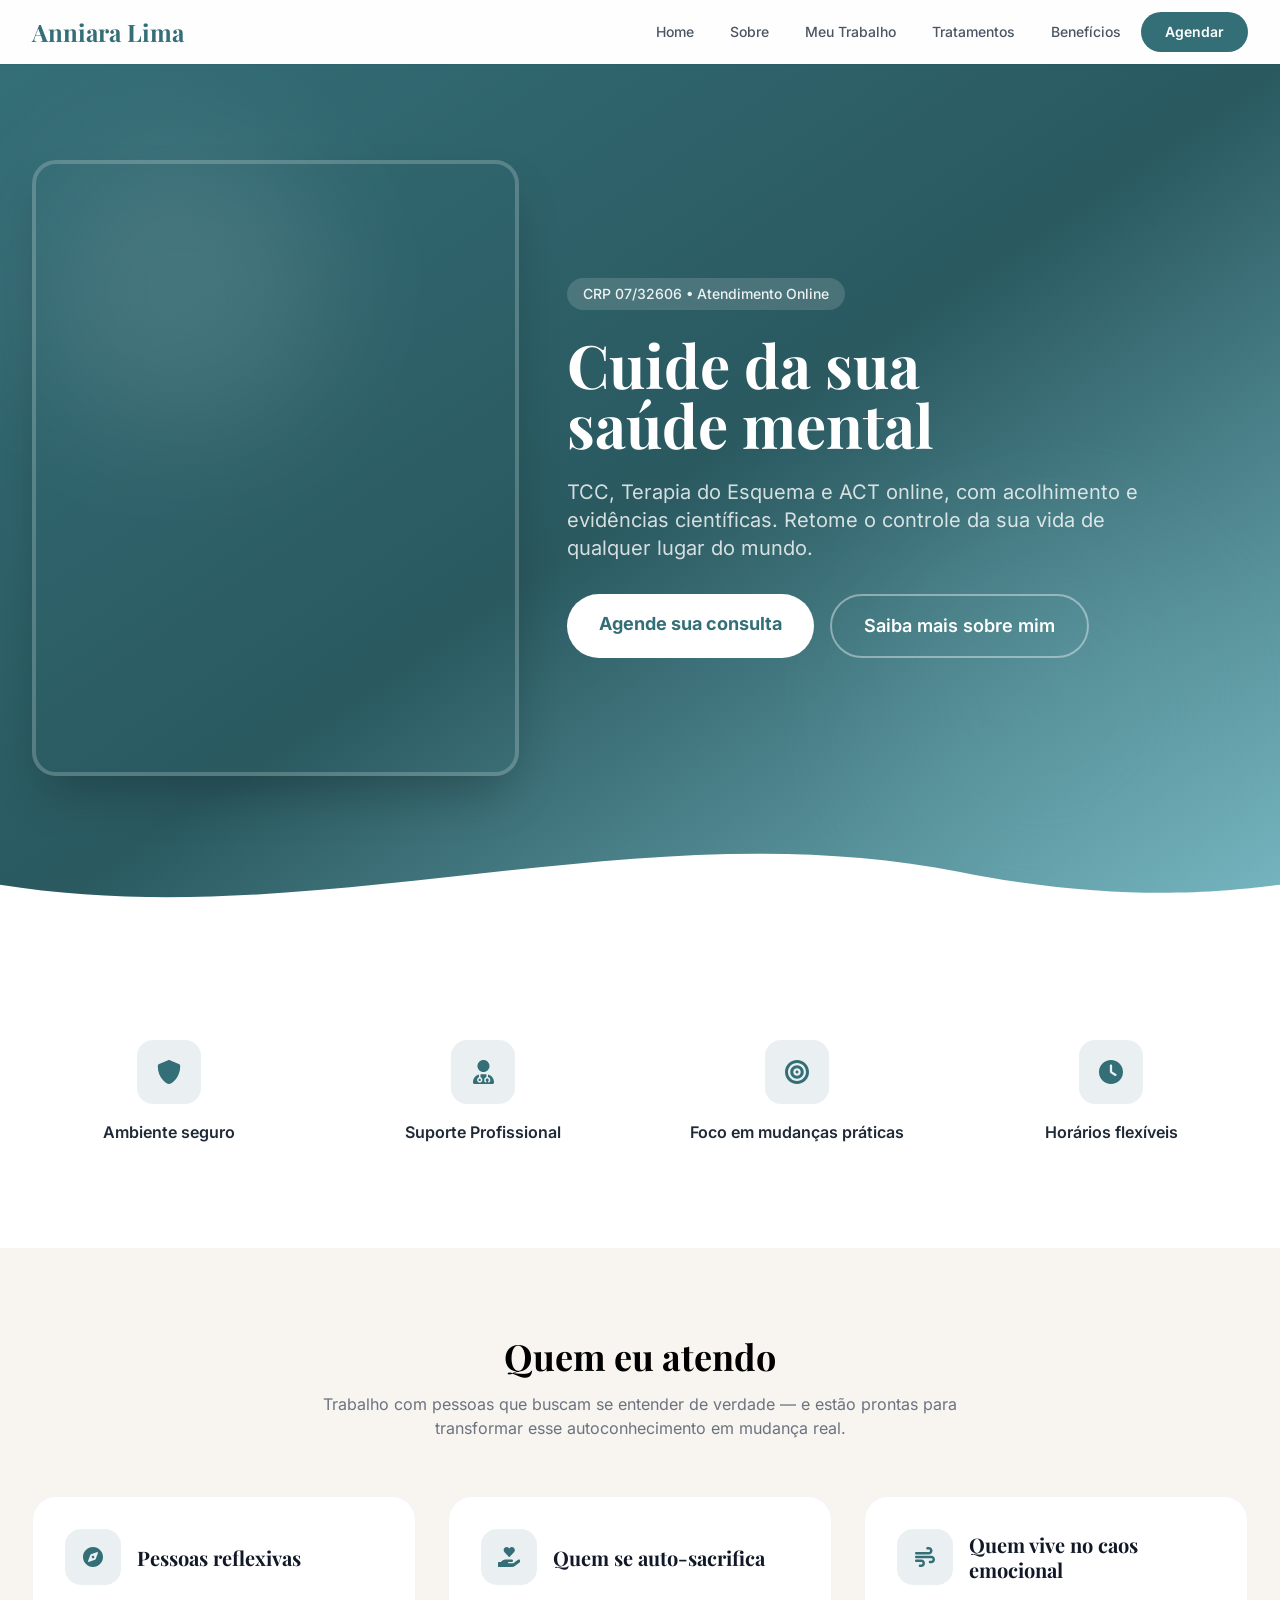
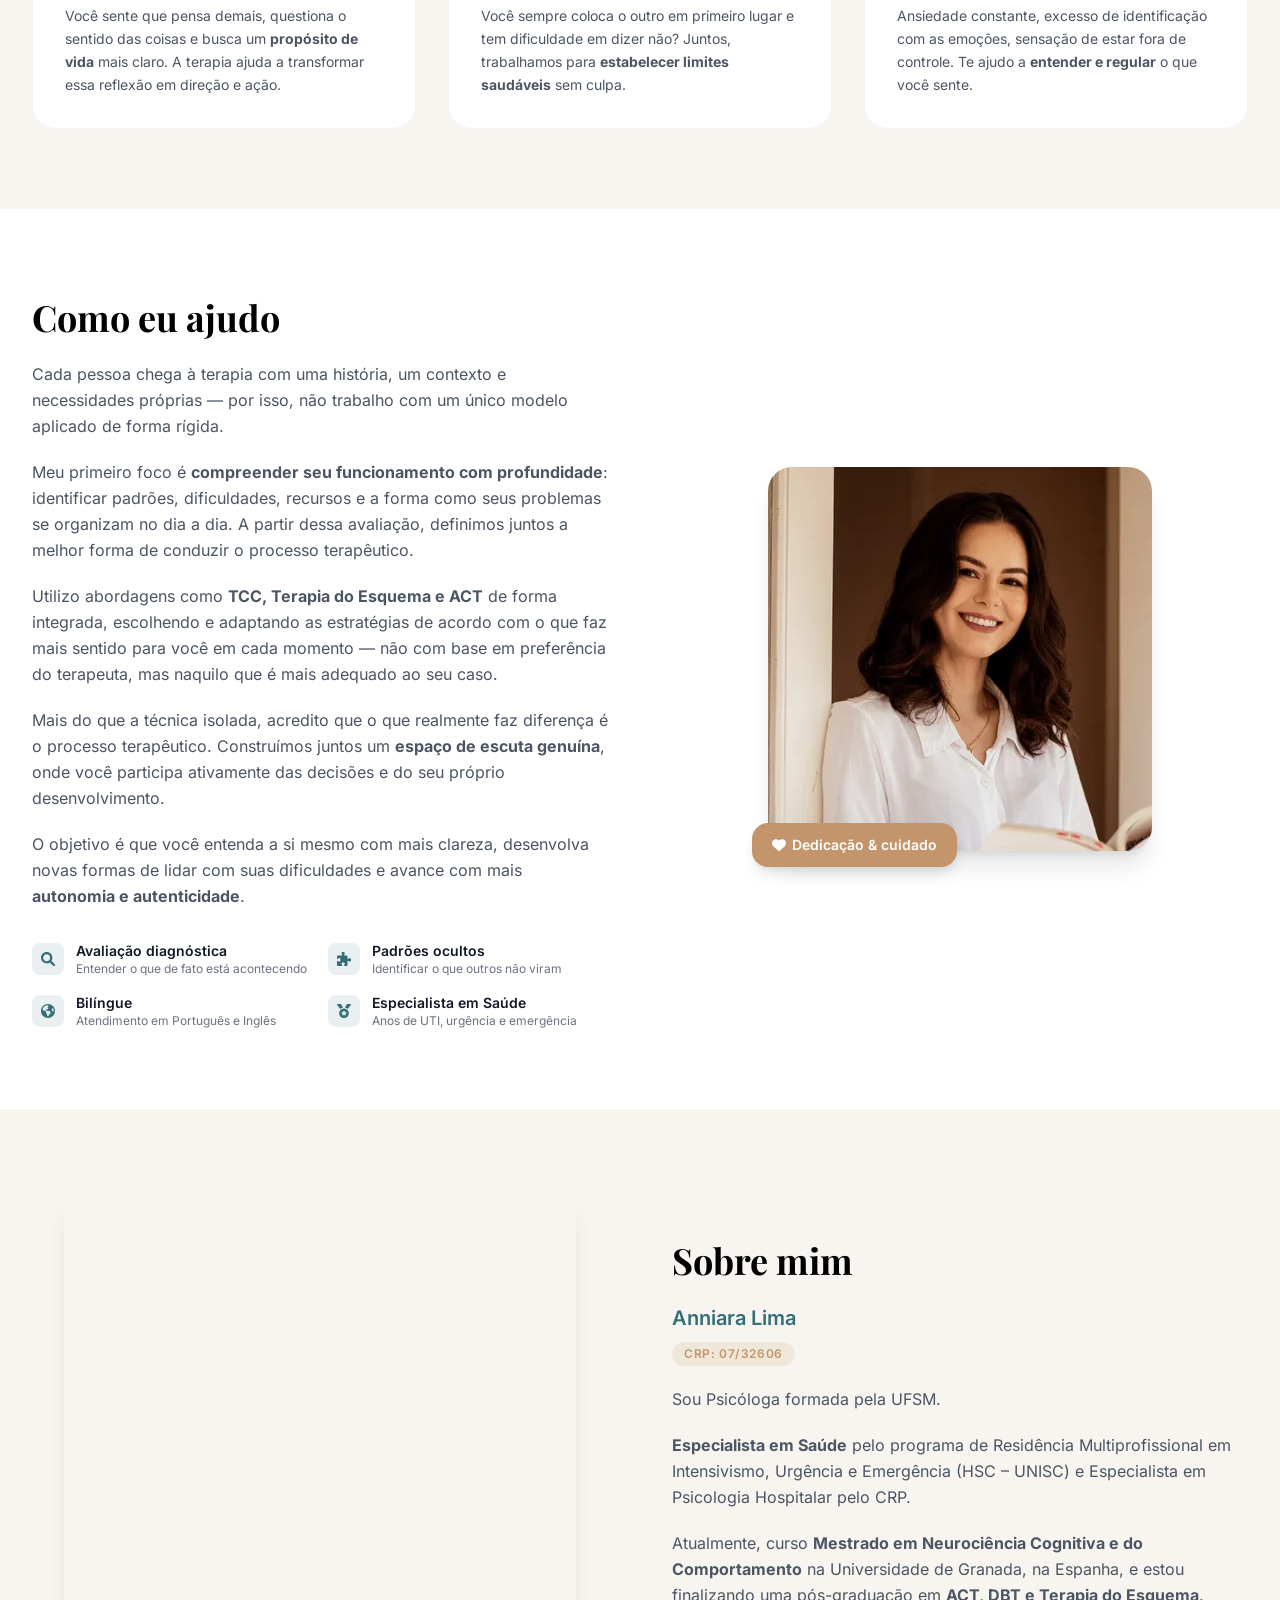
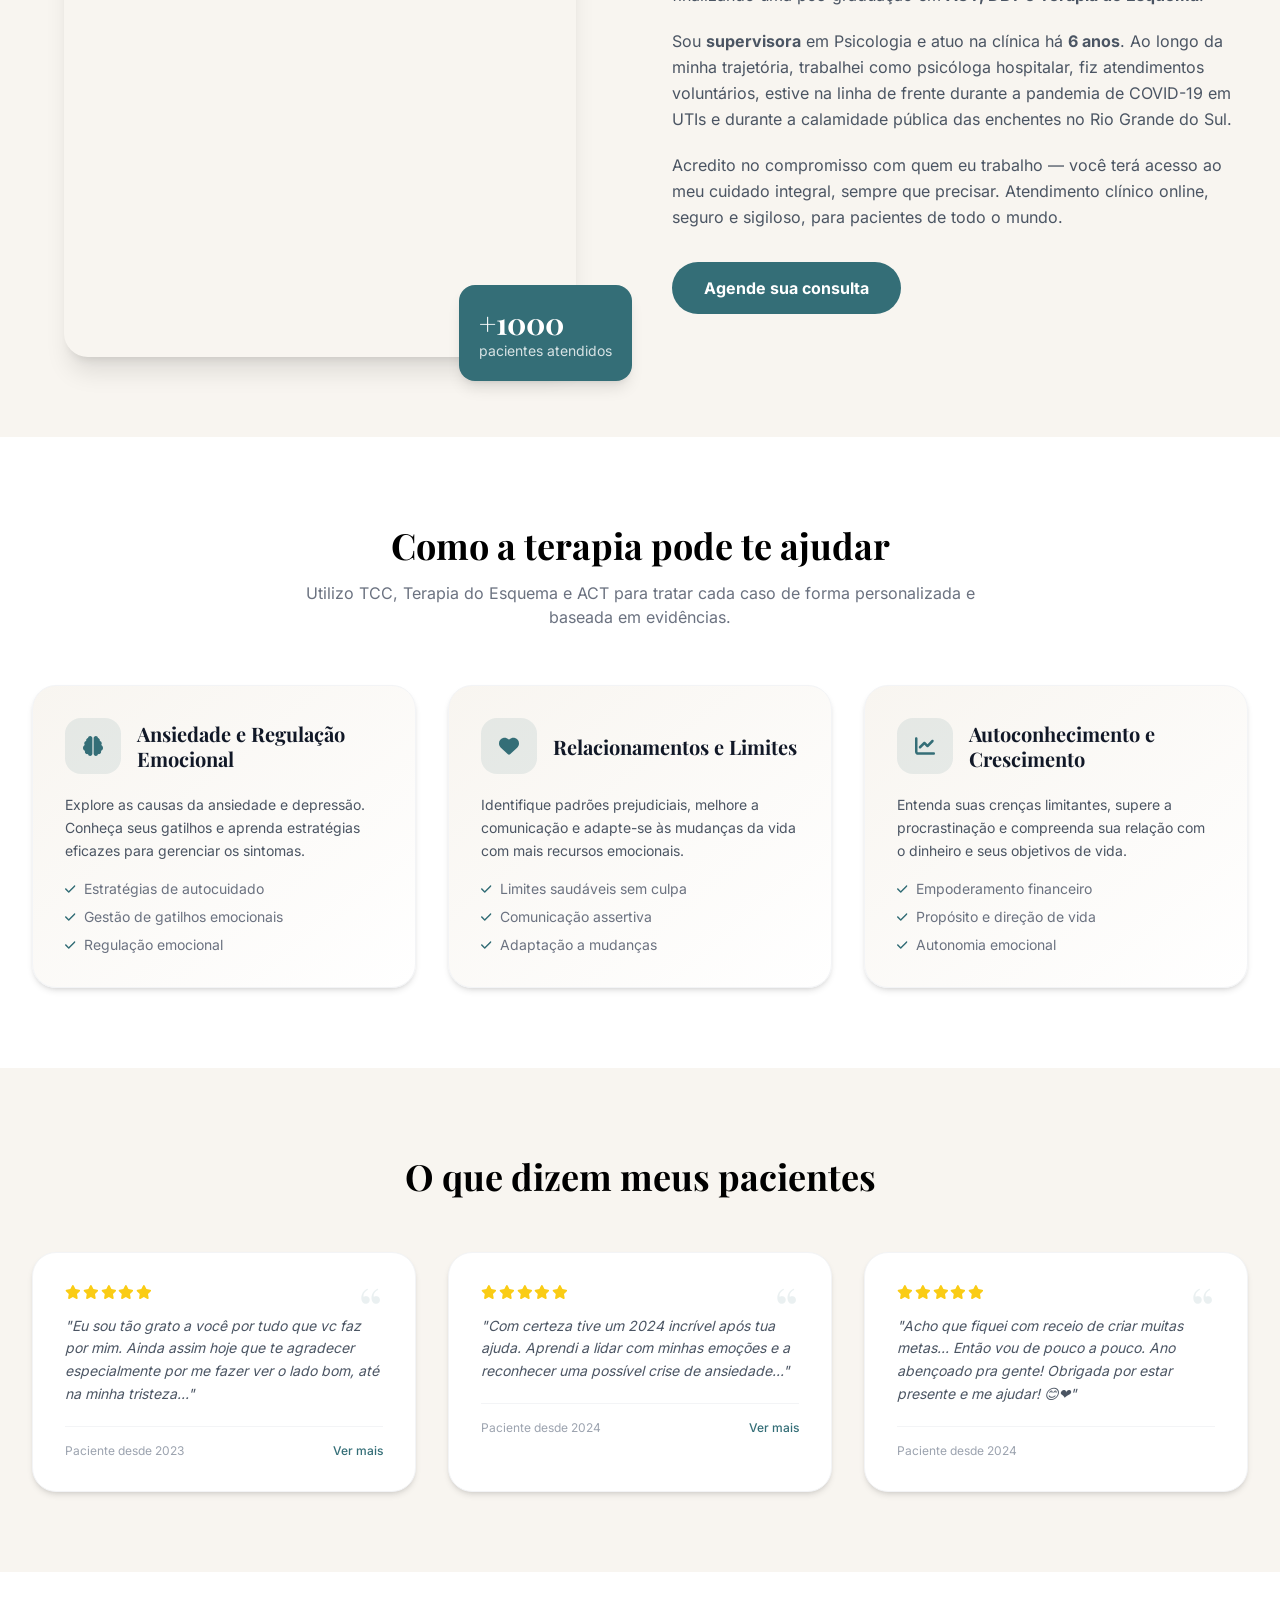
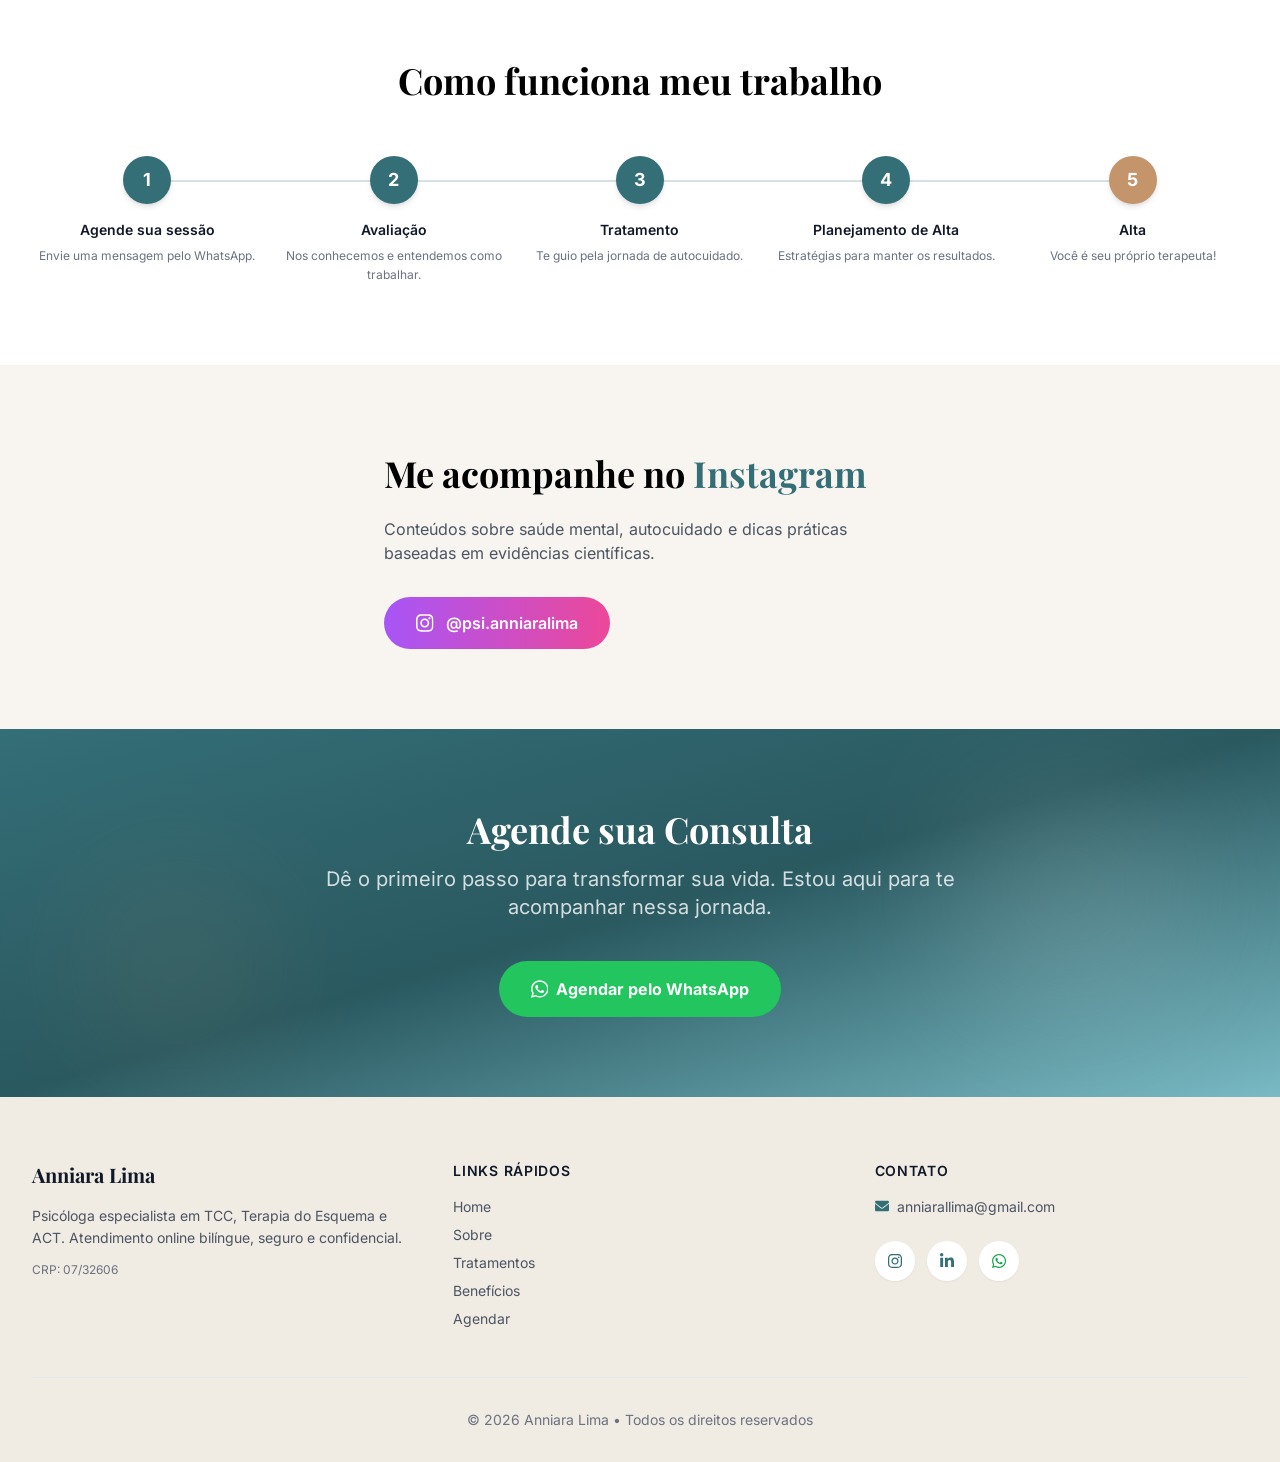
==== index.html @ 590e09ae "fix: corrigir âncora quebrada, literais escapados e alegações de título - Menu, menu mobile e rodapé" ====
<!DOCTYPE html>
<html lang="pt-BR">

<head>
    <meta charset="UTF-8">
    <meta name="viewport" content="width=device-width, initial-scale=1.0">
    <title>Anniara Lima - Psicóloga | Terapia Cognitivo-Comportamental</title>
    <link rel="icon" type="image/x-icon" href="static/icon_anni.ico">
    <meta name="description"
        content="Psicóloga brasileira (CRP 07/32606) com atendimento online em TCC, Terapia do Esquema e ACT. Sessões em português e inglês, de qualquer lugar do mundo.">
    <meta name="author" content="Anniara Lima">
    <meta name="robots" content="index, follow">
    <meta property="og:title" content="Anniara Lima - Psicóloga | Terapia Cognitivo-Comportamental">
    <meta property="og:description"
        content="Psicóloga brasileira, CRP 07/32606. Atendimento online em TCC, Terapia do Esquema e ACT, em português e inglês.">
    <meta property="og:type" content="website">
    <meta property="og:url" content="https://anniaralima.com">
    <meta property="og:image" content="https://anniaralima.com/images/opt/hero-1200.webp">
    <meta name="twitter:card" content="summary_large_image">
    <meta name="twitter:title" content="Anniara Lima - Psicóloga | Terapia Cognitivo-Comportamental">
    <meta name="twitter:description"
        content="Psicóloga brasileira, CRP 07/32606. Atendimento online em TCC, Terapia do Esquema e ACT, em português e inglês.">
    <link rel="canonical" href="https://anniaralima.com">
    <script type="application/ld+json">
    {
      "@context": "https://schema.org",
      "@type": "MedicalBusiness",
      "name": "Anniara Lima - Psicóloga",
      "description": "Psicóloga especialista em TCC, Terapia do Esquema e ACT. Atendimento online bilíngue para adultos.",
      "url": "https://anniaralima.com",
      "telephone": "+34678217421",
      "email": "anniarallima@gmail.com",
      "address": {
        "@type": "PostalAddress",
        "addressCountry": "BR"
      },
      "medicalSpecialty": "Psicologia",
      "availableService": [
        {"@type": "MedicalTherapy", "name": "Terapia Cognitivo-Comportamental"},
        {"@type": "MedicalTherapy", "name": "Terapia do Esquema"},
        {"@type": "MedicalTherapy", "name": "Terapia de Aceitação e Compromisso (ACT)"}
      ],
      "sameAs": [
        "https://instagram.com/psi.anniaralima",
        "https://www.linkedin.com/in/anniara-lima"
      ],
      "image": "https://anniaralima.com/images/opt/hero-1200.webp"
    }
    </script>
    <link rel="preload" href="static/fonts/inter-latin.woff2" as="font" type="font/woff2" crossorigin>
    <link rel="preload" href="static/fonts/playfair-display-latin.woff2" as="font" type="font/woff2" crossorigin>
    <link rel="preload" as="image" fetchpriority="high" href="images/opt/hero-640.webp"
        imagesrcset="images/opt/hero-480.webp 480w, images/opt/hero-640.webp 640w, images/opt/hero-900.webp 900w, images/opt/hero-1200.webp 1200w"
        imagesizes="(max-width: 767px) calc(100vw - 2rem), 512px">
    <link rel="stylesheet" href="styles.css">
    <link rel="apple-touch-icon" sizes="180x180" href="static/opt/apple-touch-icon.png">
    <link rel="icon" type="image/png" sizes="192x192" href="static/opt/icon-192.png">
    <link rel="icon" type="image/png" sizes="512x512" href="static/opt/icon-512.png">
</head>

<body class="bg-soft-bg font-sans">
    <!-- Sprite de ícones (substitui o Font Awesome) -->
    <svg xmlns="http://www.w3.org/2000/svg" style="display:none" aria-hidden="true"><symbol id="i-bars" viewBox="0 0 448 512"><path d="M0 96C0 78.33 14.33 64 32 64H416C433.7 64 448 78.33 448 96C448 113.7 433.7 128 416 128H32C14.33 128 0 113.7 0 96zM0 256C0 238.3 14.33 224 32 224H416C433.7 224 448 238.3 448 256C448 273.7 433.7 288 416 288H32C14.33 288 0 273.7 0 256zM416 448H32C14.33 448 0 433.7 0 416C0 398.3 14.33 384 32 384H416C433.7 384 448 398.3 448 416C448 433.7 433.7 448 416 448z"/></symbol><symbol id="i-brain" viewBox="0 0 512 512"><path d="M184 0C214.9 0 240 25.07 240 56V456C240 486.9 214.9 512 184 512C155.1 512 131.3 490.1 128.3 461.9C123.1 463.3 117.6 464 112 464C76.65 464 48 435.3 48 400C48 392.6 49.27 385.4 51.59 378.8C21.43 367.4 0 338.2 0 304C0 272.1 18.71 244.5 45.77 231.7C37.15 220.8 32 206.1 32 192C32 161.3 53.59 135.7 82.41 129.4C80.84 123.9 80 118 80 112C80 82.06 100.6 56.92 128.3 49.93C131.3 21.86 155.1 0 184 0zM383.7 49.93C411.4 56.92 432 82.06 432 112C432 118 431.2 123.9 429.6 129.4C458.4 135.7 480 161.3 480 192C480 206.1 474.9 220.8 466.2 231.7C493.3 244.5 512 272.1 512 304C512 338.2 490.6 367.4 460.4 378.8C462.7 385.4 464 392.6 464 400C464 435.3 435.3 464 400 464C394.4 464 388.9 463.3 383.7 461.9C380.7 490.1 356.9 512 328 512C297.1 512 272 486.9 272 456V56C272 25.07 297.1 0 328 0C356.9 0 380.7 21.86 383.7 49.93z"/></symbol><symbol id="i-bullseye" viewBox="0 0 512 512"><path d="M288 256C288 273.7 273.7 288 256 288C238.3 288 224 273.7 224 256C224 238.3 238.3 224 256 224C273.7 224 288 238.3 288 256zM112 256C112 176.5 176.5 112 256 112C335.5 112 400 176.5 400 256C400 335.5 335.5 400 256 400C176.5 400 112 335.5 112 256zM256 336C300.2 336 336 300.2 336 256C336 211.8 300.2 176 256 176C211.8 176 176 211.8 176 256C176 300.2 211.8 336 256 336zM512 256C512 397.4 397.4 512 256 512C114.6 512 0 397.4 0 256C0 114.6 114.6 0 256 0C397.4 0 512 114.6 512 256zM256 64C149.1 64 64 149.1 64 256C64 362 149.1 448 256 448C362 448 448 362 448 256C448 149.1 362 64 256 64z"/></symbol><symbol id="i-chart-line" viewBox="0 0 512 512"><path d="M64 400C64 408.8 71.16 416 80 416H480C497.7 416 512 430.3 512 448C512 465.7 497.7 480 480 480H80C35.82 480 0 444.2 0 400V64C0 46.33 14.33 32 32 32C49.67 32 64 46.33 64 64V400zM342.6 278.6C330.1 291.1 309.9 291.1 297.4 278.6L240 221.3L150.6 310.6C138.1 323.1 117.9 323.1 105.4 310.6C92.88 298.1 92.88 277.9 105.4 265.4L217.4 153.4C229.9 140.9 250.1 140.9 262.6 153.4L320 210.7L425.4 105.4C437.9 92.88 458.1 92.88 470.6 105.4C483.1 117.9 483.1 138.1 470.6 150.6L342.6 278.6z"/></symbol><symbol id="i-check" viewBox="0 0 448 512"><path d="M438.6 105.4C451.1 117.9 451.1 138.1 438.6 150.6L182.6 406.6C170.1 419.1 149.9 419.1 137.4 406.6L9.372 278.6C-3.124 266.1-3.124 245.9 9.372 233.4C21.87 220.9 42.13 220.9 54.63 233.4L159.1 338.7L393.4 105.4C405.9 92.88 426.1 92.88 438.6 105.4H438.6z"/></symbol><symbol id="i-clock" viewBox="0 0 512 512"><path d="M256 512C114.6 512 0 397.4 0 256C0 114.6 114.6 0 256 0C397.4 0 512 114.6 512 256C512 397.4 397.4 512 256 512zM232 256C232 264 236 271.5 242.7 275.1L338.7 339.1C349.7 347.3 364.6 344.3 371.1 333.3C379.3 322.3 376.3 307.4 365.3 300L280 243.2V120C280 106.7 269.3 96 255.1 96C242.7 96 231.1 106.7 231.1 120L232 256z"/></symbol><symbol id="i-compass" viewBox="0 0 512 512"><path d="M288 256C288 273.7 273.7 288 256 288C238.3 288 224 273.7 224 256C224 238.3 238.3 224 256 224C273.7 224 288 238.3 288 256zM0 256C0 114.6 114.6 0 256 0C397.4 0 512 114.6 512 256C512 397.4 397.4 512 256 512C114.6 512 0 397.4 0 256zM325.1 306.7L380.6 162.4C388.1 142.1 369 123.9 349.6 131.4L205.3 186.9C196.8 190.1 190.1 196.8 186.9 205.3L131.4 349.6C123.9 369 142.1 388.1 162.4 380.6L306.7 325.1C315.2 321.9 321.9 315.2 325.1 306.7V306.7z"/></symbol><symbol id="i-envelope" viewBox="0 0 512 512"><path d="M256 352c-16.53 0-33.06-5.422-47.16-16.41L0 173.2V400C0 426.5 21.49 448 48 448h416c26.51 0 48-21.49 48-48V173.2l-208.8 162.5C289.1 346.6 272.5 352 256 352zM16.29 145.3l212.2 165.1c16.19 12.6 38.87 12.6 55.06 0l212.2-165.1C505.1 137.3 512 125 512 112C512 85.49 490.5 64 464 64h-416C21.49 64 0 85.49 0 112C0 125 6.01 137.3 16.29 145.3z"/></symbol><symbol id="i-globe-americas" viewBox="0 0 512 512"><path d="M512 256C512 397.4 397.4 512 256 512C114.6 512 0 397.4 0 256C0 114.6 114.6 0 256 0C397.4 0 512 114.6 512 256zM57.71 192.1L67.07 209.4C75.36 223.9 88.99 234.6 105.1 239.2L162.1 255.7C180.2 260.6 192 276.3 192 294.2V334.1C192 345.1 198.2 355.1 208 359.1C217.8 364.9 224 374.9 224 385.9V424.9C224 440.5 238.9 451.7 253.9 447.4C270.1 442.8 282.5 429.1 286.6 413.7L289.4 402.5C293.6 385.6 304.6 371.1 319.7 362.4L327.8 357.8C342.8 349.3 352 333.4 352 316.1V307.9C352 295.1 346.9 282.9 337.9 273.9L334.1 270.1C325.1 261.1 312.8 255.1 300.1 255.1H256.1C245.9 255.1 234.9 253.1 225.2 247.6L190.7 227.8C186.4 225.4 183.1 221.4 181.6 216.7C178.4 207.1 182.7 196.7 191.7 192.1L197.7 189.2C204.3 185.9 211.9 185.3 218.1 187.7L242.2 195.4C250.3 198.1 259.3 195 264.1 187.9C268.8 180.8 268.3 171.5 262.9 165L249.3 148.8C239.3 136.8 239.4 119.3 249.6 107.5L265.3 89.12C274.1 78.85 275.5 64.16 268.8 52.42L266.4 48.26C262.1 48.09 259.5 48 256 48C163.1 48 84.4 108.9 57.71 192.1L57.71 192.1zM437.6 154.5L412 164.8C396.3 171.1 388.2 188.5 393.5 204.6L410.4 255.3C413.9 265.7 422.4 273.6 433 276.3L462.2 283.5C463.4 274.5 464 265.3 464 256C464 219.2 454.4 184.6 437.6 154.5H437.6z"/></symbol><symbol id="i-hand-holding-heart" viewBox="0 0 576 512"><path d="M275.2 250.5c7 7.375 18.5 7.375 25.5 0l108.1-114.2c31.5-33.12 29.72-88.1-5.65-118.7c-30.88-26.75-76.75-21.9-104.9 7.724L287.1 36.91L276.8 25.28C248.7-4.345 202.7-9.194 171.1 17.56C136.7 48.18 134.7 103.2 166.4 136.3L275.2 250.5zM568.2 336.3c-13.12-17.81-38.14-21.66-55.93-8.469l-119.7 88.17h-120.6c-8.748 0-15.1-7.25-15.1-15.1c0-8.746 7.25-15.1 15.1-15.1h78.25c15.1 0 30.75-10.87 33.37-26.62c3.25-19.1-12.12-37.37-31.62-37.37H191.1c-26.1 0-53.12 9.25-74.12 26.25l-46.5 37.74l-55.37-.0253c-8.748 0-15.1 7.275-15.1 16.02L.0001 496C.0001 504.8 7.251 512 15.1 512h346.1c22.03 0 43.92-7.187 61.7-20.28l135.1-99.51C577.5 379.1 581.3 354.1 568.2 336.3z"/></symbol><symbol id="i-heart" viewBox="0 0 512 512"><path d="M0 190.9V185.1C0 115.2 50.52 55.58 119.4 44.1C164.1 36.51 211.4 51.37 244 84.02L256 96L267.1 84.02C300.6 51.37 347 36.51 392.6 44.1C461.5 55.58 512 115.2 512 185.1V190.9C512 232.4 494.8 272.1 464.4 300.4L283.7 469.1C276.2 476.1 266.3 480 256 480C245.7 480 235.8 476.1 228.3 469.1L47.59 300.4C17.23 272.1 .0003 232.4 .0003 190.9L0 190.9z"/></symbol><symbol id="i-instagram" viewBox="0 0 448 512"><path d="M224.1 141c-63.6 0-114.9 51.3-114.9 114.9s51.3 114.9 114.9 114.9S339 319.5 339 255.9 287.7 141 224.1 141zm0 189.6c-41.1 0-74.7-33.5-74.7-74.7s33.5-74.7 74.7-74.7 74.7 33.5 74.7 74.7-33.6 74.7-74.7 74.7zm146.4-194.3c0 14.9-12 26.8-26.8 26.8-14.9 0-26.8-12-26.8-26.8s12-26.8 26.8-26.8 26.8 12 26.8 26.8zm76.1 27.2c-1.7-35.9-9.9-67.7-36.2-93.9-26.2-26.2-58-34.4-93.9-36.2-37-2.1-147.9-2.1-184.9 0-35.8 1.7-67.6 9.9-93.9 36.1s-34.4 58-36.2 93.9c-2.1 37-2.1 147.9 0 184.9 1.7 35.9 9.9 67.7 36.2 93.9s58 34.4 93.9 36.2c37 2.1 147.9 2.1 184.9 0 35.9-1.7 67.7-9.9 93.9-36.2 26.2-26.2 34.4-58 36.2-93.9 2.1-37 2.1-147.8 0-184.8zM398.8 388c-7.8 19.6-22.9 34.7-42.6 42.6-29.5 11.7-99.5 9-132.1 9s-102.7 2.6-132.1-9c-19.6-7.8-34.7-22.9-42.6-42.6-11.7-29.5-9-99.5-9-132.1s-2.6-102.7 9-132.1c7.8-19.6 22.9-34.7 42.6-42.6 29.5-11.7 99.5-9 132.1-9s102.7-2.6 132.1 9c19.6 7.8 34.7 22.9 42.6 42.6 11.7 29.5 9 99.5 9 132.1s2.7 102.7-9 132.1z"/></symbol><symbol id="i-linkedin-in" viewBox="0 0 448 512"><path d="M100.28 448H7.4V148.9h92.88zM53.79 108.1C24.09 108.1 0 83.5 0 53.8a53.79 53.79 0 0 1 107.58 0c0 29.7-24.1 54.3-53.79 54.3zM447.9 448h-92.68V302.4c0-34.7-.7-79.2-48.29-79.2-48.29 0-55.69 37.7-55.69 76.7V448h-92.78V148.9h89.08v40.8h1.3c12.4-23.5 42.69-48.3 87.88-48.3 94 0 111.28 61.9 111.28 142.3V448z"/></symbol><symbol id="i-medal" viewBox="0 0 512 512"><path d="M223.7 130.8L149.1 7.77C147.1 2.949 141.9 0 136.3 0H16.03c-12.95 0-20.53 14.58-13.1 25.18l111.3 158.9C143.9 156.4 181.7 137.3 223.7 130.8zM256 160c-97.25 0-176 78.75-176 176S158.8 512 256 512s176-78.75 176-176S353.3 160 256 160zM348.5 317.3l-37.88 37l8.875 52.25c1.625 9.25-8.25 16.5-16.63 12l-46.88-24.62L209.1 418.5c-8.375 4.5-18.25-2.75-16.63-12l8.875-52.25l-37.88-37C156.6 310.6 160.5 299 169.9 297.6l52.38-7.625L245.7 242.5c2-4.25 6.125-6.375 10.25-6.375S264.2 238.3 266.2 242.5l23.5 47.5l52.38 7.625C351.6 299 355.4 310.6 348.5 317.3zM495.1 0H375.7c-5.621 0-10.83 2.949-13.72 7.77l-73.76 122.1c42 6.5 79.88 25.62 109.5 53.38l111.3-158.9C516.5 14.58 508.9 0 495.1 0z"/></symbol><symbol id="i-puzzle-piece" viewBox="0 0 512 512"><path d="M512 288c0 35.35-21.49 64-48 64c-32.43 0-31.72-32-55.64-32C394.9 320 384 330.9 384 344.4V480c0 17.67-14.33 32-32 32h-71.64C266.9 512 256 501.1 256 487.6C256 463.1 288 464.4 288 432c0-26.51-28.65-48-64-48s-64 21.49-64 48c0 32.43 32 31.72 32 55.64C192 501.1 181.1 512 167.6 512H32c-17.67 0-32-14.33-32-32v-135.6C0 330.9 10.91 320 24.36 320C48.05 320 47.6 352 80 352C106.5 352 128 323.3 128 288S106.5 223.1 80 223.1c-32.43 0-31.72 32-55.64 32C10.91 255.1 0 245.1 0 231.6v-71.64c0-17.67 14.33-31.1 32-31.1h135.6C181.1 127.1 192 117.1 192 103.6c0-23.69-32-23.24-32-55.64c0-26.51 28.65-47.1 64-47.1s64 21.49 64 47.1c0 32.43-32 31.72-32 55.64c0 13.45 10.91 24.36 24.36 24.36H352c17.67 0 32 14.33 32 31.1v71.64c0 13.45 10.91 24.36 24.36 24.36c23.69 0 23.24-32 55.64-32C490.5 223.1 512 252.7 512 288z"/></symbol><symbol id="i-search" viewBox="0 0 512 512"><path d="M500.3 443.7l-119.7-119.7c27.22-40.41 40.65-90.9 33.46-144.7C401.8 87.79 326.8 13.32 235.2 1.723C99.01-15.51-15.51 99.01 1.724 235.2c11.6 91.64 86.08 166.7 177.6 178.9c53.8 7.189 104.3-6.236 144.7-33.46l119.7 119.7c15.62 15.62 40.95 15.62 56.57 0C515.9 484.7 515.9 459.3 500.3 443.7zM79.1 208c0-70.58 57.42-128 128-128s128 57.42 128 128c0 70.58-57.42 128-128 128S79.1 278.6 79.1 208z"/></symbol><symbol id="i-shield-alt" viewBox="0 0 512 512"><path d="M496 127.1C496 381.3 309.1 512 255.1 512C204.9 512 16 385.3 16 127.1c0-19.41 11.7-36.89 29.61-44.28l191.1-80.01c4.906-2.031 13.13-3.701 18.44-3.701c5.281 0 13.58 1.67 18.46 3.701l192 80.01C484.3 91.1 496 108.6 496 127.1z"/></symbol><symbol id="i-star" viewBox="0 0 576 512"><path d="M381.2 150.3L524.9 171.5C536.8 173.2 546.8 181.6 550.6 193.1C554.4 204.7 551.3 217.3 542.7 225.9L438.5 328.1L463.1 474.7C465.1 486.7 460.2 498.9 450.2 506C440.3 513.1 427.2 514 416.5 508.3L288.1 439.8L159.8 508.3C149 514 135.9 513.1 126 506C116.1 498.9 111.1 486.7 113.2 474.7L137.8 328.1L33.58 225.9C24.97 217.3 21.91 204.7 25.69 193.1C29.46 181.6 39.43 173.2 51.42 171.5L195 150.3L259.4 17.97C264.7 6.954 275.9-.0391 288.1-.0391C300.4-.0391 311.6 6.954 316.9 17.97L381.2 150.3z"/></symbol><symbol id="i-times" viewBox="0 0 320 512"><path d="M310.6 361.4c12.5 12.5 12.5 32.75 0 45.25C304.4 412.9 296.2 416 288 416s-16.38-3.125-22.62-9.375L160 301.3L54.63 406.6C48.38 412.9 40.19 416 32 416S15.63 412.9 9.375 406.6c-12.5-12.5-12.5-32.75 0-45.25l105.4-105.4L9.375 150.6c-12.5-12.5-12.5-32.75 0-45.25s32.75-12.5 45.25 0L160 210.8l105.4-105.4c12.5-12.5 32.75-12.5 45.25 0s12.5 32.75 0 45.25l-105.4 105.4L310.6 361.4z"/></symbol><symbol id="i-user-md" viewBox="0 0 448 512"><path d="M352 128C352 198.7 294.7 256 223.1 256C153.3 256 95.1 198.7 95.1 128C95.1 57.31 153.3 0 223.1 0C294.7 0 352 57.31 352 128zM287.1 362C260.4 369.1 239.1 394.2 239.1 424V448C239.1 452.2 241.7 456.3 244.7 459.3L260.7 475.3C266.9 481.6 277.1 481.6 283.3 475.3C289.6 469.1 289.6 458.9 283.3 452.7L271.1 441.4V424C271.1 406.3 286.3 392 303.1 392C321.7 392 336 406.3 336 424V441.4L324.7 452.7C318.4 458.9 318.4 469.1 324.7 475.3C330.9 481.6 341.1 481.6 347.3 475.3L363.3 459.3C366.3 456.3 368 452.2 368 448V424C368 394.2 347.6 369.1 320 362V308.8C393.5 326.7 448 392.1 448 472V480C448 497.7 433.7 512 416 512H32C14.33 512 0 497.7 0 480V472C0 393 54.53 326.7 128 308.8V370.3C104.9 377.2 88 398.6 88 424C88 454.9 113.1 480 144 480C174.9 480 200 454.9 200 424C200 398.6 183.1 377.2 160 370.3V304.2C162.7 304.1 165.3 304 168 304H280C282.7 304 285.3 304.1 288 304.2L287.1 362zM167.1 424C167.1 437.3 157.3 448 143.1 448C130.7 448 119.1 437.3 119.1 424C119.1 410.7 130.7 400 143.1 400C157.3 400 167.1 410.7 167.1 424z"/></symbol><symbol id="i-whatsapp" viewBox="0 0 448 512"><path d="M380.9 97.1C339 55.1 283.2 32 223.9 32c-122.4 0-222 99.6-222 222 0 39.1 10.2 77.3 29.6 111L0 480l117.7-30.9c32.4 17.7 68.9 27 106.1 27h.1c122.3 0 224.1-99.6 224.1-222 0-59.3-25.2-115-67.1-157zm-157 341.6c-33.2 0-65.7-8.9-94-25.7l-6.7-4-69.8 18.3L72 359.2l-4.4-7c-18.5-29.4-28.2-63.3-28.2-98.2 0-101.7 82.8-184.5 184.6-184.5 49.3 0 95.6 19.2 130.4 54.1 34.8 34.9 56.2 81.2 56.1 130.5 0 101.8-84.9 184.6-186.6 184.6zm101.2-138.2c-5.5-2.8-32.8-16.2-37.9-18-5.1-1.9-8.8-2.8-12.5 2.8-3.7 5.6-14.3 18-17.6 21.8-3.2 3.7-6.5 4.2-12 1.4-32.6-16.3-54-29.1-75.5-66-5.7-9.8 5.7-9.1 16.3-30.3 1.8-3.7.9-6.9-.5-9.7-1.4-2.8-12.5-30.1-17.1-41.2-4.5-10.8-9.1-9.3-12.5-9.5-3.2-.2-6.9-.2-10.6-.2-3.7 0-9.7 1.4-14.8 6.9-5.1 5.6-19.4 19-19.4 46.3 0 27.3 19.9 53.7 22.6 57.4 2.8 3.7 39.1 59.7 94.8 83.8 35.2 15.2 49 16.5 66.6 13.9 10.7-1.6 32.8-13.4 37.4-26.4 4.6-13 4.6-24.1 3.2-26.4-1.3-2.5-5-3.9-10.5-6.6z"/></symbol><symbol id="i-wind" viewBox="0 0 512 512"><path d="M32 192h320c52.94 0 96-43.06 96-96s-43.06-96-96-96h-32c-17.69 0-32 14.31-32 32s14.31 32 32 32h32c17.66 0 32 14.34 32 32s-14.34 32-32 32H32C14.31 128 0 142.3 0 160S14.31 192 32 192zM160 320H32c-17.69 0-32 14.31-32 32s14.31 32 32 32h128c17.66 0 32 14.34 32 32s-14.34 32-32 32H128c-17.69 0-32 14.31-32 32s14.31 32 32 32h32c52.94 0 96-43.06 96-96S212.9 320 160 320zM416 224H32C14.31 224 0 238.3 0 256s14.31 32 32 32h384c17.66 0 32 14.34 32 32s-14.34 32-32 32h-32c-17.69 0-32 14.31-32 32s14.31 32 32 32h32c52.94 0 96-43.06 96-96S468.9 224 416 224z"/></symbol></svg>

    <!-- Header -->
    <header class="bg-white/90 backdrop-blur-md shadow-sm sticky top-0 z-50 transition-all duration-300">
        <nav class="max-w-7xl mx-auto px-4 sm:px-6 lg:px-8">
            <div class="flex justify-between items-center h-18 py-3">
                <div class="flex items-center">
                    <a href="#home"
                        class="text-2xl font-serif font-bold text-primary hover:text-primary_low transition duration-300 cursor-pointer">Anniara
                        Lima</a>
                </div>
                <div class="hidden md:flex items-center space-x-1">
                    <a href="#home"
                        class="nav-link text-gray-600 hover:text-primary px-4 py-2 text-sm font-medium relative">Home</a>
                    <a href="#sobre"
                        class="nav-link text-gray-600 hover:text-primary px-4 py-2 text-sm font-medium relative">Sobre</a>
                    <a href="#trabalho"
                        class="nav-link text-gray-600 hover:text-primary px-4 py-2 text-sm font-medium relative">Meu
                        Trabalho</a>
                    <a href="#tratamentos"
                        class="nav-link text-gray-600 hover:text-primary px-4 py-2 text-sm font-medium relative">Tratamentos</a>
                    <a href="#beneficios"
                        class="nav-link text-gray-600 hover:text-primary px-4 py-2 text-sm font-medium relative">Benefícios</a>
                    <a href="#agendar"
                        class="ml-4 bg-primary text-white font-semibold py-2.5 px-6 rounded-full text-sm hover:bg-primary-dark hover:shadow-lg transition-all duration-300 hover:-translate-y-0.5">Agendar</a>
                </div>
                <div class="md:hidden">
                    <button id="menuToggle" class="text-gray-700 hover:text-primary p-2" aria-label="Abrir menu">
                        <svg class="icon text-xl" viewBox="0 0 448 512" aria-hidden="true" focusable="false"><use href="#i-bars"></use></svg>
                    </button>
                </div>
            </div>
        </nav>
    </header>

    <!-- Mobile Menu Overlay -->
    <div id="mobileMenu" class="fixed inset-0 z-[60] invisible opacity-0 transition-all duration-300">
        <div class="absolute inset-0 bg-black/50 backdrop-blur-sm" id="menuOverlay"></div>
        <div class="absolute right-0 top-0 h-full w-72 bg-white shadow-2xl transform translate-x-full transition-transform duration-300"
            id="menuPanel">
            <div class="flex justify-between items-center p-6 border-b border-gray-100">
                <span class="font-serif font-bold text-primary text-lg">Menu</span>
                <button id="menuClose" class="text-gray-500 hover:text-primary p-2" aria-label="Fechar menu">
                    <svg class="icon text-xl" viewBox="0 0 320 512" aria-hidden="true" focusable="false"><use href="#i-times"></use></svg>
                </button>
            </div>
            <div class="flex flex-col p-6 space-y-2">
                <a href="#home"
                    class="mobile-nav-link text-gray-700 hover:text-primary hover:bg-primary/5 px-4 py-3 rounded-xl text-base font-medium transition-all">Home</a>
                <a href="#sobre"
                    class="mobile-nav-link text-gray-700 hover:text-primary hover:bg-primary/5 px-4 py-3 rounded-xl text-base font-medium transition-all">Sobre</a>
                <a href="#trabalho"
                    class="mobile-nav-link text-gray-700 hover:text-primary hover:bg-primary/5 px-4 py-3 rounded-xl text-base font-medium transition-all">Meu
                    Trabalho</a>
                <a href="#tratamentos"
                    class="mobile-nav-link text-gray-700 hover:text-primary hover:bg-primary/5 px-4 py-3 rounded-xl text-base font-medium transition-all">Tratamentos</a>
                <a href="#beneficios"
                    class="mobile-nav-link text-gray-700 hover:text-primary hover:bg-primary/5 px-4 py-3 rounded-xl text-base font-medium transition-all">Benefícios</a>
                <div class="pt-4 border-t border-gray-100 mt-4">
                    <a href="#agendar"
                        class="block text-center bg-primary text-white font-semibold py-3 px-6 rounded-full hover:bg-primary-dark transition-all">Agendar
                        Consulta</a>
                </div>
            </div>
        </div>
    </div>

    <!-- Hero Section -->
    <section id="home"
        class="relative bg-gradient-to-br from-primary via-primary-dark to-primary_low text-white pt-16 md:pt-24 pb-32 md:pb-40 transition-section overflow-hidden">
        <div class="absolute inset-0 opacity-10">
            <div class="absolute top-20 left-10 w-72 h-72 bg-white rounded-full blur-3xl"></div>
            <div class="absolute bottom-10 right-10 w-96 h-96 bg-primary_low rounded-full blur-3xl"></div>
        </div>
        <div class="max-w-7xl mx-auto px-4 sm:px-6 lg:px-8 relative z-10">
            <div class="flex flex-col md:flex-row items-center justify-center gap-12">
                <div class="md:w-5/12 flex justify-center">
                    <img src="images/opt/hero-640.webp"
                        srcset="images/opt/hero-480.webp 480w, images/opt/hero-640.webp 640w, images/opt/hero-900.webp 900w, images/opt/hero-1200.webp 1200w"
                        sizes="(max-width: 767px) calc(100vw - 2rem), 512px"
                        width="640" height="814" fetchpriority="high" decoding="async"
                        alt="Psicóloga Anniara Lima - Especialista em Terapia Cognitivo-Comportamental"
                        class="rounded-3xl shadow-2xl w-full max-w-lg h-auto object-cover border-4 border-white/20 hero-image" />
                </div>
                <div class="md:w-7/12 text-center md:text-left">
                    <span
                        class="inline-block bg-white/15 backdrop-blur-sm text-white/90 text-sm font-medium px-4 py-1.5 rounded-full mb-6">CRP
                        07/32606 • Atendimento Online</span>
                    <h1 class="font-serif text-4xl md:text-5xl lg:text-6xl font-bold mb-6 leading-tight">
                        Cuide da sua<br>saúde mental
                    </h1>
                    <p class="text-lg md:text-xl mb-8 text-white/80 max-w-xl leading-relaxed">
                        TCC, Terapia do Esquema e ACT online, com acolhimento e evidências científicas. Retome o
                        controle da sua vida de qualquer lugar do mundo.
                    </p>
                    <div class="flex flex-col sm:flex-row gap-4 justify-center md:justify-start">
                        <a href="#agendar"
                            class="cta-button bg-white text-primary font-bold py-4 px-8 rounded-full text-lg hover:bg-accent hover:shadow-xl transition-all duration-300 inline-block hover:-translate-y-1">
                            Agende sua consulta
                        </a>
                        <a href="#sobre"
                            class="border-2 border-white/40 text-white font-semibold py-4 px-8 rounded-full text-lg hover:bg-white/10 transition-all duration-300 inline-block">
                            Saiba mais sobre mim
                        </a>
                    </div>
                </div>
            </div>
        </div>
        <!-- Wave divider -->
        <div class="absolute bottom-0 left-0 w-full overflow-hidden leading-none">
            <svg class="relative block w-full h-20 md:h-32" viewBox="0 0 1440 100" preserveAspectRatio="none">
                <path d="M0,60 C360,100 720,0 1080,50 C1260,75 1380,65 1440,60 L1440,100 L0,100 Z" fill="#ffffff">
                </path>
            </svg>
        </div>
    </section>

    <!-- Features Section -->
    <section id="beneficios" class="py-20 bg-white transition-section">
        <div class="max-w-7xl mx-auto px-4 sm:px-6 lg:px-8">
            <div class="grid grid-cols-2 md:grid-cols-4 gap-6 md:gap-10">
                <div
                    class="feature-card text-center p-6 rounded-2xl hover:bg-soft-bg transition-all duration-300 cursor-default group">
                    <div
                        class="bg-primary/10 w-16 h-16 rounded-2xl flex items-center justify-center mx-auto mb-4 group-hover:bg-primary group-hover:scale-110 transition-all duration-300">
                        <svg class="icon text-2xl text-primary group-hover:text-white transition-colors duration-300" viewBox="0 0 512 512" aria-hidden="true" focusable="false"><use href="#i-shield-alt"></use></svg>
                    </div>
                    <h3 class="text-base font-semibold text-gray-800">Ambiente seguro</h3>
                </div>
                <div
                    class="feature-card text-center p-6 rounded-2xl hover:bg-soft-bg transition-all duration-300 cursor-default group">
                    <div
                        class="bg-primary/10 w-16 h-16 rounded-2xl flex items-center justify-center mx-auto mb-4 group-hover:bg-primary group-hover:scale-110 transition-all duration-300">
                        <svg class="icon text-2xl text-primary group-hover:text-white transition-colors duration-300" viewBox="0 0 448 512" aria-hidden="true" focusable="false"><use href="#i-user-md"></use></svg>
                    </div>
                    <h3 class="text-base font-semibold text-gray-800">Suporte Profissional</h3>
                </div>
                <div
                    class="feature-card text-center p-6 rounded-2xl hover:bg-soft-bg transition-all duration-300 cursor-default group">
                    <div
                        class="bg-primary/10 w-16 h-16 rounded-2xl flex items-center justify-center mx-auto mb-4 group-hover:bg-primary group-hover:scale-110 transition-all duration-300">
                        <svg class="icon text-2xl text-primary group-hover:text-white transition-colors duration-300" viewBox="0 0 512 512" aria-hidden="true" focusable="false"><use href="#i-bullseye"></use></svg>
                    </div>
                    <h3 class="text-base font-semibold text-gray-800">Foco em mudanças práticas</h3>
                </div>
                <div
                    class="feature-card text-center p-6 rounded-2xl hover:bg-soft-bg transition-all duration-300 cursor-default group">
                    <div
                        class="bg-primary/10 w-16 h-16 rounded-2xl flex items-center justify-center mx-auto mb-4 group-hover:bg-primary group-hover:scale-110 transition-all duration-300">
                        <svg class="icon text-2xl text-primary group-hover:text-white transition-colors duration-300" viewBox="0 0 512 512" aria-hidden="true" focusable="false"><use href="#i-clock"></use></svg>
                    </div>
                    <h3 class="text-base font-semibold text-gray-800">Horários flexíveis</h3>
                </div>
            </div>
        </div>
    </section>

    <!-- Quem eu Atendo Section -->
    <section class="py-20 bg-soft-bg transition-section">
        <div class="max-w-7xl mx-auto px-4 sm:px-6 lg:px-8">
            <div class="text-center mb-14">
                <h2 class="font-serif text-3xl md:text-4xl font-bold mt-2">Quem eu atendo</h2>
                <p class="text-gray-500 mt-4 max-w-2xl mx-auto">Trabalho com pessoas que buscam se entender de verdade —
                    e estão prontas para transformar esse autoconhecimento em mudança real.</p>
            </div>
            <div class="grid md:grid-cols-3 gap-8">
                <div
                    class="relative bg-white rounded-3xl p-8 border border-gray-100 hover:shadow-lg hover:-translate-y-1 transition-all duration-300 group">
                    <div class="flex items-center gap-4 mb-5">
                        <div
                            class="bg-primary/10 w-14 h-14 rounded-2xl flex items-center justify-center flex-shrink-0 group-hover:bg-primary transition-all duration-300">
                            <svg class="icon text-xl text-primary group-hover:text-white transition-colors duration-300" viewBox="0 0 512 512" aria-hidden="true" focusable="false"><use href="#i-compass"></use></svg>
                        </div>
                        <h3 class="font-serif text-xl font-bold text-gray-900 leading-tight">Pessoas reflexivas</h3>
                    </div>
                    <p class="text-gray-600 text-sm leading-relaxed">
                        Você sente que pensa demais, questiona o sentido das coisas e busca um <strong>propósito de
                            vida</strong> mais claro. A terapia ajuda a transformar essa reflexão em direção e ação.
                    </p>
                </div>
                <div
                    class="relative bg-white rounded-3xl p-8 border border-gray-100 hover:shadow-lg hover:-translate-y-1 transition-all duration-300 group">
                    <div class="flex items-center gap-4 mb-5">
                        <div
                            class="bg-primary/10 w-14 h-14 rounded-2xl flex items-center justify-center flex-shrink-0 group-hover:bg-primary transition-all duration-300">
                            <svg class="icon text-xl text-primary group-hover:text-white transition-colors duration-300" viewBox="0 0 576 512" aria-hidden="true" focusable="false"><use href="#i-hand-holding-heart"></use></svg>
                        </div>
                        <h3 class="font-serif text-xl font-bold text-gray-900 leading-tight">Quem se auto-sacrifica</h3>
                    </div>
                    <p class="text-gray-600 text-sm leading-relaxed">
                        Você sempre coloca o outro em primeiro lugar e tem dificuldade em dizer não? Juntos, trabalhamos
                        para <strong>estabelecer limites saudáveis</strong> sem culpa.
                    </p>
                </div>
                <div
                    class="relative bg-white rounded-3xl p-8 border border-gray-100 hover:shadow-lg hover:-translate-y-1 transition-all duration-300 group">
                    <div class="flex items-center gap-4 mb-5">
                        <div
                            class="bg-primary/10 w-14 h-14 rounded-2xl flex items-center justify-center flex-shrink-0 group-hover:bg-primary transition-all duration-300">
                            <svg class="icon text-xl text-primary group-hover:text-white transition-colors duration-300" viewBox="0 0 512 512" aria-hidden="true" focusable="false"><use href="#i-wind"></use></svg>
                        </div>
                        <h3 class="font-serif text-xl font-bold text-gray-900 leading-tight">Quem vive no caos emocional
                        </h3>
                    </div>
                    <p class="text-gray-600 text-sm leading-relaxed">
                        Ansiedade constante, excesso de identificação com as emoções, sensação de estar fora de
                        controle. Te ajudo a <strong>entender e regular</strong> o que você sente.
                    </p>
                </div>
            </div>
        </div>
    </section>

    <!-- Como eu Ajudo Section -->
    <section class="py-20 bg-white transition-section">
        <div class="max-w-7xl mx-auto px-4 sm:px-6 lg:px-8">
            <div class="grid md:grid-cols-2 gap-16 items-center">
                <div class="order-2 md:order-1">
                    <h2 class="font-serif text-3xl md:text-4xl font-bold mt-2 mb-6">Como eu ajudo</h2>
                    <p class="text-gray-600 leading-relaxed mb-5">
                        Cada pessoa chega à terapia com uma história, um contexto e necessidades próprias — por isso,
                        não trabalho com um único modelo aplicado de forma rígida.
                    </p>
                    <p class="text-gray-600 leading-relaxed mb-5">
                        Meu primeiro foco é <strong>compreender seu funcionamento com profundidade</strong>: identificar
                        padrões, dificuldades, recursos e a forma como seus problemas se organizam no dia a dia. A
                        partir dessa avaliação, definimos juntos a melhor forma de conduzir o processo terapêutico.
                    </p>
                    <p class="text-gray-600 leading-relaxed mb-5">
                        Utilizo abordagens como <strong>TCC, Terapia do Esquema e ACT</strong> de forma integrada,
                        escolhendo e adaptando as estratégias de acordo com o que faz mais sentido para você em cada
                        momento — não com base em preferência do terapeuta, mas naquilo que é mais adequado ao seu caso.
                    </p>
                    <p class="text-gray-600 leading-relaxed mb-5">
                        Mais do que a técnica isolada, acredito que o que realmente faz diferença é o processo
                        terapêutico. Construímos juntos um <strong>espaço de escuta genuína</strong>, onde você
                        participa ativamente das decisões e do seu próprio desenvolvimento.
                    </p>
                    <p class="text-gray-600 leading-relaxed mb-8">
                        O objetivo é que você entenda a si mesmo com mais clareza, desenvolva novas formas de lidar com
                        suas dificuldades e avance com mais <strong>autonomia e autenticidade</strong>.
                    </p>
                    <div class="grid grid-cols-2 gap-4">
                        <div class="flex items-start gap-3">
                            <div
                                class="w-8 h-8 rounded-lg bg-primary/10 flex items-center justify-center flex-shrink-0 mt-0.5">
                                <svg class="icon text-primary text-sm" viewBox="0 0 512 512" aria-hidden="true" focusable="false"><use href="#i-search"></use></svg>
                            </div>
                            <div>
                                <p class="text-sm font-semibold text-gray-900">Avaliação diagnóstica</p>
                                <p class="text-xs text-gray-500">Entender o que de fato está acontecendo</p>
                            </div>
                        </div>
                        <div class="flex items-start gap-3">
                            <div
                                class="w-8 h-8 rounded-lg bg-primary/10 flex items-center justify-center flex-shrink-0 mt-0.5">
                                <svg class="icon text-primary text-sm" viewBox="0 0 512 512" aria-hidden="true" focusable="false"><use href="#i-puzzle-piece"></use></svg>
                            </div>
                            <div>
                                <p class="text-sm font-semibold text-gray-900">Padrões ocultos</p>
                                <p class="text-xs text-gray-500">Identificar o que outros não viram</p>
                            </div>
                        </div>
                        <div class="flex items-start gap-3">
                            <div
                                class="w-8 h-8 rounded-lg bg-primary/10 flex items-center justify-center flex-shrink-0 mt-0.5">
                                <svg class="icon text-primary text-sm" viewBox="0 0 512 512" aria-hidden="true" focusable="false"><use href="#i-globe-americas"></use></svg>
                            </div>
                            <div>
                                <p class="text-sm font-semibold text-gray-900">Bilíngue</p>
                                <p class="text-xs text-gray-500">Atendimento em Português e Inglês</p>
                            </div>
                        </div>
                        <div class="flex items-start gap-3">
                            <div
                                class="w-8 h-8 rounded-lg bg-primary/10 flex items-center justify-center flex-shrink-0 mt-0.5">
                                <svg class="icon text-primary text-sm" viewBox="0 0 512 512" aria-hidden="true" focusable="false"><use href="#i-medal"></use></svg>
                            </div>
                            <div>
                                <p class="text-sm font-semibold text-gray-900">Especialista em Saúde</p>
                                <p class="text-xs text-gray-500">Anos de UTI, urgência e emergência</p>
                            </div>
                        </div>
                    </div>
                </div>
                <div class="flex justify-center order-1 md:order-2">
                    <div class="relative">
                        <img src="images/opt/trabalho-512.webp"
                        srcset="images/opt/trabalho-384.webp 384w, images/opt/trabalho-512.webp 512w, images/opt/trabalho-768.webp 768w"
                        sizes="(max-width: 767px) calc(100vw - 2rem), 384px"
                        width="512" height="512" loading="lazy" decoding="async"
                        alt="Psicóloga Anniara Lima"
                        class="rounded-3xl w-full max-w-sm h-auto object-cover shadow-xl" />
                        <div
                            class="absolute -bottom-4 -left-4 bg-warm text-white rounded-2xl py-3 px-5 shadow-lg hidden md:block">
                            <p class="text-sm font-semibold"><svg class="icon mr-1.5" viewBox="0 0 512 512" aria-hidden="true" focusable="false"><use href="#i-heart"></use></svg>Dedicação &amp; cuidado
                            </p>
                        </div>
                    </div>
                </div>
            </div>
        </div>
    </section>

    <!-- Sobre Section -->
    <section id="sobre" class="py-20 bg-soft-bg transition-section">
        <div class="max-w-7xl mx-auto px-4 sm:px-6 lg:px-8">
            <div class="grid md:grid-cols-2 gap-16 items-center">
                <div class="relative">
                    <img src="images/opt/sobre-640.webp"
                        srcset="images/opt/sobre-480.webp 480w, images/opt/sobre-640.webp 640w, images/opt/sobre-900.webp 900w, images/opt/sobre-1200.webp 1200w"
                        sizes="(max-width: 767px) calc(100vw - 2rem), 512px"
                        width="640" height="960" loading="lazy" decoding="async"
                        alt="Psicóloga Anniara Lima - Especialista em TCC e Saúde Mental"
                        class="rounded-3xl w-full max-w-lg h-auto object-cover shadow-xl mx-auto" />
                    <div
                        class="absolute -bottom-6 -right-6 bg-primary text-white rounded-2xl p-5 shadow-lg hidden md:block">
                        <p class="text-3xl font-bold font-serif">+1000</p>
                        <p class="text-sm text-white/80">pacientes atendidos</p>
                    </div>
                </div>
                <div>
                    <h2 class="font-serif text-3xl md:text-4xl font-bold mt-2 mb-6">Sobre mim</h2>
                    <h3 class="text-xl font-semibold text-primary mb-2">Anniara Lima</h3>
                    <span
                        class="inline-block bg-warm/15 text-warm font-semibold text-xs tracking-wider px-3 py-1 rounded-full mb-5">CRP:
                        07/32606</span>
                    <p class="text-gray-600 leading-relaxed mb-5">
                        Sou Psicóloga formada pela UFSM.
                    </p>
                    <p class="text-gray-600 leading-relaxed mb-5">
                        <strong>Especialista em Saúde</strong> pelo programa de Residência Multiprofissional em
                        Intensivismo, Urgência e Emergência (HSC – UNISC) e Especialista em Psicologia Hospitalar pelo
                        CRP.
                    </p>
                    <p class="text-gray-600 leading-relaxed mb-5">
                        Atualmente, curso <strong>Mestrado em Neurociência Cognitiva e do Comportamento</strong> na
                        Universidade de Granada, na Espanha, e estou finalizando uma pós-graduação em <strong>ACT, DBT e
                            Terapia do Esquema</strong>.
                    </p>
                    <p class="text-gray-600 leading-relaxed mb-5">
                        Sou <strong>supervisora</strong> em Psicologia e atuo na clínica há <strong>6 anos</strong>. Ao
                        longo da minha trajetória, trabalhei como psicóloga hospitalar, fiz atendimentos voluntários,
                        estive na linha de frente durante a pandemia de COVID-19 em UTIs e durante a calamidade pública
                        das enchentes no Rio Grande do Sul.
                    </p>
                    <p class="text-gray-600 leading-relaxed mb-8">
                        Acredito no compromisso com quem eu trabalho — você terá acesso ao meu cuidado integral, sempre
                        que precisar. Atendimento clínico online, seguro e sigiloso, para pacientes de todo o mundo.
                    </p>
                    <a href="#agendar"
                        class="bg-primary text-white font-bold py-3.5 px-8 rounded-full hover:bg-primary-dark hover:shadow-lg transition-all duration-300 inline-block hover:-translate-y-0.5">
                        Agende sua consulta
                    </a>
                </div>
            </div>
        </div>
    </section>

    <!-- Tratamentos Section (fused with Benefícios) -->
    <section id="tratamentos" class="py-20 bg-white transition-section">
        <div class="max-w-7xl mx-auto px-4 sm:px-6 lg:px-8">
            <div class="text-center mb-14">
                <h2 class="font-serif text-3xl md:text-4xl font-bold mt-2">Como a terapia pode te ajudar</h2>
                <p class="text-gray-500 mt-4 max-w-2xl mx-auto">Utilizo TCC, Terapia do Esquema e ACT para tratar cada
                    caso de forma personalizada e baseada em evidências.</p>
            </div>
            <div class="grid md:grid-cols-3 gap-8">
                <div
                    class="bg-gradient-to-br from-soft-bg to-white rounded-3xl shadow-md p-8 border border-gray-100 hover:shadow-xl hover:-translate-y-2 transition-all duration-300 group">
                    <div class="flex items-center gap-4 mb-5">
                        <div
                            class="bg-primary/10 w-14 h-14 rounded-2xl flex items-center justify-center flex-shrink-0 group-hover:bg-primary transition-all duration-300">
                            <svg class="icon text-xl text-primary group-hover:text-white transition-colors duration-300" viewBox="0 0 512 512" aria-hidden="true" focusable="false"><use href="#i-brain"></use></svg>
                        </div>
                        <h3 class="font-serif text-xl font-bold text-gray-900 leading-tight">Ansiedade e Regulação
                            Emocional</h3>
                    </div>
                    <p class="text-gray-600 leading-relaxed text-sm mb-4">
                        Explore as causas da ansiedade e depressão. Conheça seus gatilhos e aprenda estratégias eficazes
                        para gerenciar os sintomas.
                    </p>
                    <ul class="space-y-2 text-sm text-gray-500">
                        <li class="flex items-center gap-2"><svg class="icon text-primary text-xs" viewBox="0 0 448 512" aria-hidden="true" focusable="false"><use href="#i-check"></use></svg>Estratégias
                            de autocuidado</li>
                        <li class="flex items-center gap-2"><svg class="icon text-primary text-xs" viewBox="0 0 448 512" aria-hidden="true" focusable="false"><use href="#i-check"></use></svg>Gestão de
                            gatilhos emocionais</li>
                        <li class="flex items-center gap-2"><svg class="icon text-primary text-xs" viewBox="0 0 448 512" aria-hidden="true" focusable="false"><use href="#i-check"></use></svg>Regulação
                            emocional</li>
                    </ul>
                </div>
                <div
                    class="bg-gradient-to-br from-soft-bg to-white rounded-3xl shadow-md p-8 border border-gray-100 hover:shadow-xl hover:-translate-y-2 transition-all duration-300 group">
                    <div class="flex items-center gap-4 mb-5">
                        <div
                            class="bg-primary/10 w-14 h-14 rounded-2xl flex items-center justify-center flex-shrink-0 group-hover:bg-primary transition-all duration-300">
                            <svg class="icon text-xl text-primary group-hover:text-white transition-colors duration-300" viewBox="0 0 512 512" aria-hidden="true" focusable="false"><use href="#i-heart"></use></svg>
                        </div>
                        <h3 class="font-serif text-xl font-bold text-gray-900 leading-tight">Relacionamentos e Limites
                        </h3>
                    </div>
                    <p class="text-gray-600 leading-relaxed text-sm mb-4">
                        Identifique padrões prejudiciais, melhore a comunicação e adapte-se às mudanças da vida com mais
                        recursos emocionais.
                    </p>
                    <ul class="space-y-2 text-sm text-gray-500">
                        <li class="flex items-center gap-2"><svg class="icon text-primary text-xs" viewBox="0 0 448 512" aria-hidden="true" focusable="false"><use href="#i-check"></use></svg>Limites
                            saudáveis sem culpa</li>
                        <li class="flex items-center gap-2"><svg class="icon text-primary text-xs" viewBox="0 0 448 512" aria-hidden="true" focusable="false"><use href="#i-check"></use></svg>Comunicação
                            assertiva</li>
                        <li class="flex items-center gap-2"><svg class="icon text-primary text-xs" viewBox="0 0 448 512" aria-hidden="true" focusable="false"><use href="#i-check"></use></svg>Adaptação a
                            mudanças</li>
                    </ul>
                </div>
                <div
                    class="bg-gradient-to-br from-soft-bg to-white rounded-3xl shadow-md p-8 border border-gray-100 hover:shadow-xl hover:-translate-y-2 transition-all duration-300 group">
                    <div class="flex items-center gap-4 mb-5">
                        <div
                            class="bg-primary/10 w-14 h-14 rounded-2xl flex items-center justify-center flex-shrink-0 group-hover:bg-primary transition-all duration-300">
                            <svg class="icon text-xl text-primary group-hover:text-white transition-colors duration-300" viewBox="0 0 512 512" aria-hidden="true" focusable="false"><use href="#i-chart-line"></use></svg>
                        </div>
                        <h3 class="font-serif text-xl font-bold text-gray-900 leading-tight">Autoconhecimento e
                            Crescimento</h3>
                    </div>
                    <p class="text-gray-600 leading-relaxed text-sm mb-4">
                        Entenda suas crenças limitantes, supere a procrastinação e compreenda sua relação com o dinheiro
                        e seus objetivos de vida.
                    </p>
                    <ul class="space-y-2 text-sm text-gray-500">
                        <li class="flex items-center gap-2"><svg class="icon text-primary text-xs" viewBox="0 0 448 512" aria-hidden="true" focusable="false"><use href="#i-check"></use></svg>Empoderamento financeiro</li>
                        <li class="flex items-center gap-2"><svg class="icon text-primary text-xs" viewBox="0 0 448 512" aria-hidden="true" focusable="false"><use href="#i-check"></use></svg>Propósito e
                            direção de vida</li>
                        <li class="flex items-center gap-2"><svg class="icon text-primary text-xs" viewBox="0 0 448 512" aria-hidden="true" focusable="false"><use href="#i-check"></use></svg>Autonomia
                            emocional</li>
                    </ul>
                </div>
            </div>
        </div>
    </section>

    <!-- Depoimentos Section -->
    <section class="py-20 bg-soft-bg transition-section">
        <div class="max-w-7xl mx-auto px-4 sm:px-6 lg:px-8">
            <div class="text-center mb-14">
                <h2 class="font-serif text-3xl md:text-4xl font-bold mt-2">O que dizem meus pacientes</h2>
            </div>
            <div class="grid md:grid-cols-3 gap-8">
                <div
                    class="bg-white rounded-3xl shadow-md p-8 border border-gray-100 hover:shadow-xl transition-all duration-300 relative">
                    <div class="absolute top-6 right-8 text-6xl font-serif text-primary/10 leading-none">&ldquo;</div>
                    <div class="flex items-center mb-4">
                        <div class="flex text-yellow-400 text-sm space-x-0.5">
                            <svg class="icon" viewBox="0 0 576 512" aria-hidden="true" focusable="false"><use href="#i-star"></use></svg><svg class="icon" viewBox="0 0 576 512" aria-hidden="true" focusable="false"><use href="#i-star"></use></svg><svg class="icon" viewBox="0 0 576 512" aria-hidden="true" focusable="false"><use href="#i-star"></use></svg><svg class="icon" viewBox="0 0 576 512" aria-hidden="true" focusable="false"><use href="#i-star"></use></svg><svg class="icon" viewBox="0 0 576 512" aria-hidden="true" focusable="false"><use href="#i-star"></use></svg>
                        </div>
                    </div>
                    <p class="text-gray-600 italic text-sm leading-relaxed testimonial-text"
                        data-full-text="Anni. Embora eu me considere razoavelmente bom com as palavras, às vezes palavras faltam quando se trata de sentimentos. Eu sou tão grato a você por tudo que vc faz por mim, que nem sempre sei como demonstrar isso. Ainda assim hoje que te agradecer especialmente por me fazer ver o lado bom, até na minha tristeza. Eu oro para que Deus te faça muito próspera no seu trabalho, que você possa alcançar e abençoar a muitas vidas assim como faz por mim. Por mais que pareça banal, eu quero te dizer mais uma vez OBRIGADO!">
                        "Eu sou tão grato a você por tudo que vc faz por mim. Ainda assim hoje que te agradecer
                        especialmente por me fazer ver o lado bom, até na minha tristeza..."
                    </p>
                    <div class="flex items-center justify-between mt-5 pt-4 border-t border-gray-100">
                        <p class="text-gray-400 text-xs">Paciente desde 2023</p>
                        <button class="text-primary hover:text-primary_low font-medium text-xs testimonial-toggle">Ver
                            mais</button>
                    </div>
                </div>
                <div
                    class="bg-white rounded-3xl shadow-md p-8 border border-gray-100 hover:shadow-xl transition-all duration-300 relative">
                    <div class="absolute top-6 right-8 text-6xl font-serif text-primary/10 leading-none">&ldquo;</div>
                    <div class="flex items-center mb-4">
                        <div class="flex text-yellow-400 text-sm space-x-0.5">
                            <svg class="icon" viewBox="0 0 576 512" aria-hidden="true" focusable="false"><use href="#i-star"></use></svg><svg class="icon" viewBox="0 0 576 512" aria-hidden="true" focusable="false"><use href="#i-star"></use></svg><svg class="icon" viewBox="0 0 576 512" aria-hidden="true" focusable="false"><use href="#i-star"></use></svg><svg class="icon" viewBox="0 0 576 512" aria-hidden="true" focusable="false"><use href="#i-star"></use></svg><svg class="icon" viewBox="0 0 576 512" aria-hidden="true" focusable="false"><use href="#i-star"></use></svg>
                        </div>
                    </div>
                    <p class="text-gray-600 italic text-sm leading-relaxed testimonial-text"
                        data-full-text="Agora com um pouco mais de tempo quero passar p/ te agradecer por toda tua ajuda. Com certeza tive um 2024 incrível após tua ajuda. Jamais vou esquecer como eu reagi diante de todas as mudanças, estresses e ansiedades, durante todo o meu processo de recém casada, aplicação para o mestrado e mudança de país... até hoje, não consigo acreditar que me tornei 'independente' e minha melhor amiga diante de um momento difícil, aprendi a lidar com minhas emoções e muito mais que isso... aprendi a reconhecer uma possível crise de ansiedade e a cuidar de mim mesma durante a crise. Não canso de dizer o quanto fui abençoada por ter encontrado uma profissional tão incrível, me ensinaste a cuidar de mim mesma e até mesmo dos outros. Te parabenizo pelo teu excelente trabalho, SEMPRE baseado em evidências científicas e na tua vasta experiência. És incrível!! Obrigada por tudo!! Eu poderia escrever um livro com tudo o que aprendi contigo, consigo dizer que sou outra pessoa, um ser muito mais evoluído 😂. Ansiosa p/ um ano de 2025 com muitos aprendizados, também!! 😁✌️">
                        "Com certeza tive um 2024 incrível após tua ajuda. Aprendi a lidar com minhas emoções e a
                        reconhecer uma possível crise de ansiedade..."
                    </p>
                    <div class="flex items-center justify-between mt-5 pt-4 border-t border-gray-100">
                        <p class="text-gray-400 text-xs">Paciente desde 2024</p>
                        <button class="text-primary hover:text-primary_low font-medium text-xs testimonial-toggle">Ver
                            mais</button>
                    </div>
                </div>
                <div
                    class="bg-white rounded-3xl shadow-md p-8 border border-gray-100 hover:shadow-xl transition-all duration-300 relative">
                    <div class="absolute top-6 right-8 text-6xl font-serif text-primary/10 leading-none">&ldquo;</div>
                    <div class="flex items-center mb-4">
                        <div class="flex text-yellow-400 text-sm space-x-0.5">
                            <svg class="icon" viewBox="0 0 576 512" aria-hidden="true" focusable="false"><use href="#i-star"></use></svg><svg class="icon" viewBox="0 0 576 512" aria-hidden="true" focusable="false"><use href="#i-star"></use></svg><svg class="icon" viewBox="0 0 576 512" aria-hidden="true" focusable="false"><use href="#i-star"></use></svg><svg class="icon" viewBox="0 0 576 512" aria-hidden="true" focusable="false"><use href="#i-star"></use></svg><svg class="icon" viewBox="0 0 576 512" aria-hidden="true" focusable="false"><use href="#i-star"></use></svg>
                        </div>
                    </div>
                    <p class="text-gray-600 italic text-sm leading-relaxed">
                        "Acho que fiquei com receio de criar muitas metas... Então vou de pouco a pouco. Ano abençoado
                        pra gente! Obrigada por estar presente e me ajudar! 😊❤️"
                    </p>
                    <div class="flex items-center justify-between mt-5 pt-4 border-t border-gray-100">
                        <p class="text-gray-400 text-xs">Paciente desde 2024</p>
                    </div>
                </div>
            </div>
        </div>
    </section>

    <!-- Como Funciona Section -->
    <section id="trabalho" class="py-20 bg-white transition-section">
        <div class="max-w-7xl mx-auto px-4 sm:px-6 lg:px-8">
            <div class="text-center mb-14">
                <h2 class="font-serif text-3xl md:text-4xl font-bold mt-2">Como funciona meu trabalho</h2>
            </div>
            <div class="relative max-w-sm mx-auto md:max-w-none">
                <div class="hidden md:block absolute top-6 left-[10%] right-[10%] h-0.5 bg-primary/20"></div>
                <div class="md:hidden absolute top-6 bottom-8 left-6 -ml-[1px] w-0.5 bg-primary/20"></div>
                <div class="grid grid-cols-1 md:grid-cols-5 gap-6 md:gap-4">
                    <div class="flex flex-row md:flex-col items-center relative gap-4 md:gap-0">
                        <div
                            class="bg-primary text-white w-12 h-12 rounded-full flex items-center justify-center flex-shrink-0 md:mb-4 text-lg font-bold relative z-10 shadow-md">
                            1</div>
                        <div class="text-left md:text-center">
                            <h3 class="text-sm font-semibold mb-1.5 text-gray-900">Agende sua sessão</h3>
                            <p class="text-gray-500 text-xs leading-relaxed">Envie uma mensagem pelo WhatsApp.</p>
                        </div>
                    </div>
                    <div class="flex flex-row md:flex-col items-center relative gap-4 md:gap-0">
                        <div
                            class="bg-primary text-white w-12 h-12 rounded-full flex items-center justify-center flex-shrink-0 md:mb-4 text-lg font-bold relative z-10 shadow-md">
                            2</div>
                        <div class="text-left md:text-center">
                            <h3 class="text-sm font-semibold mb-1.5 text-gray-900">Avaliação</h3>
                            <p class="text-gray-500 text-xs leading-relaxed">Nos conhecemos e entendemos como trabalhar.
                            </p>
                        </div>
                    </div>
                    <div class="flex flex-row md:flex-col items-center relative gap-4 md:gap-0">
                        <div
                            class="bg-primary text-white w-12 h-12 rounded-full flex items-center justify-center flex-shrink-0 md:mb-4 text-lg font-bold relative z-10 shadow-md">
                            3</div>
                        <div class="text-left md:text-center">
                            <h3 class="text-sm font-semibold mb-1.5 text-gray-900">Tratamento</h3>
                            <p class="text-gray-500 text-xs leading-relaxed">Te guio pela jornada de autocuidado.</p>
                        </div>
                    </div>
                    <div class="flex flex-row md:flex-col items-center relative gap-4 md:gap-0">
                        <div
                            class="bg-primary text-white w-12 h-12 rounded-full flex items-center justify-center flex-shrink-0 md:mb-4 text-lg font-bold relative z-10 shadow-md">
                            4</div>
                        <div class="text-left md:text-center">
                            <h3 class="text-sm font-semibold mb-1.5 text-gray-900">Planejamento de Alta</h3>
                            <p class="text-gray-500 text-xs leading-relaxed">Estratégias para manter os resultados.</p>
                        </div>
                    </div>
                    <div class="flex flex-row md:flex-col items-center relative gap-4 md:gap-0">
                        <div
                            class="bg-warm text-white w-12 h-12 rounded-full flex items-center justify-center flex-shrink-0 md:mb-4 text-lg font-bold relative z-10 shadow-md">
                            5</div>
                        <div class="text-left md:text-center">
                            <h3 class="text-sm font-semibold mb-1.5 text-gray-900">Alta</h3>
                            <p class="text-gray-500 text-xs leading-relaxed">Você é seu próprio terapeuta!</p>
                        </div>
                    </div>
                </div>
            </div>
        </div>
    </section>

    <!-- Instagram Section -->
    <section class="py-20 bg-soft-bg transition-section">
        <div class="max-w-7xl mx-auto px-4 sm:px-6 lg:px-8">
            <div class="flex flex-col md:flex-row items-center gap-12 justify-center">
                <div class="text-center md:text-left max-w-2xl">
                    <h2 class="font-serif text-3xl md:text-4xl font-bold mt-2 mb-6">Me acompanhe no <span
                            class="text-primary">Instagram</span></h2>
                    <p class="text-gray-600 mb-8 max-w-lg">Conteúdos sobre saúde mental, autocuidado e dicas práticas
                        baseadas em evidências científicas.</p>
                    <a href="https://instagram.com/psi.anniaralima" target="_blank" rel="noopener noreferrer"
                        class="inline-flex items-center gap-3 bg-gradient-to-r from-purple-500 to-pink-500 text-white font-semibold py-3.5 px-8 rounded-full hover:from-purple-600 hover:to-pink-600 hover:shadow-lg transition-all duration-300 hover:-translate-y-0.5">
                        <svg class="icon text-xl" viewBox="0 0 448 512" aria-hidden="true" focusable="false"><use href="#i-instagram"></use></svg>
                        @psi.anniaralima
                    </a>
                </div>
            </div>
        </div>
    </section>

    <!-- Agendar Section -->
    <section id="agendar"
        class="relative py-20 bg-gradient-to-br from-primary via-primary-dark to-primary_low text-white transition-section overflow-hidden">
        <div class="absolute inset-0 opacity-10">
            <div class="absolute top-10 right-20 w-64 h-64 bg-white rounded-full blur-3xl"></div>
            <div class="absolute bottom-10 left-20 w-48 h-48 bg-warm rounded-full blur-3xl"></div>
        </div>
        <div class="max-w-7xl mx-auto px-4 sm:px-6 lg:px-8 text-center relative z-10">
            <h2 class="font-serif text-3xl md:text-4xl font-bold mb-4">Agende sua Consulta</h2>
            <p class="text-lg md:text-xl mb-10 text-white/80 max-w-2xl mx-auto">Dê o primeiro passo para transformar sua
                vida. Estou aqui para te acompanhar nessa jornada.</p>
            <div class="flex flex-col sm:flex-row gap-4 justify-center">
                <a href="https://api.whatsapp.com/send?phone=34678217421&text=Ol%C3%A1!%20Venho%20pelo%20site%20e%20gostaria%20de%20mais%20informa%C3%A7%C3%B5es%20sobre%20a%20terapia."
                    class="bg-green-500 text-white font-bold py-4 px-8 rounded-full hover:bg-green-400 hover:shadow-xl transition-all duration-300 inline-flex items-center justify-center hover:-translate-y-1">
                    <svg class="icon mr-2 text-xl" viewBox="0 0 448 512" aria-hidden="true" focusable="false"><use href="#i-whatsapp"></use></svg>
                    Agendar pelo WhatsApp
                </a>
                <!-- <a href="mailto:anniarallima@gmail.com"
                    class="bg-white/15 backdrop-blur-sm text-white border-2 border-white/30 font-bold py-4 px-8 rounded-full hover:bg-white/25 transition-all duration-300 inline-flex items-center justify-center">
                    <svg class="icon mr-2" viewBox="0 0 512 512" aria-hidden="true" focusable="false"><use href="#i-envelope"></use></svg>
                    Enviar e-mail
                </a> -->
            </div>
        </div>
    </section>

    <!-- Footer -->
    <footer class="bg-soft-bg-alt text-gray-900 pt-16 pb-8">
        <div class="max-w-7xl mx-auto px-4 sm:px-6 lg:px-8">
            <div class="grid md:grid-cols-3 gap-12 mb-12">
                <div>
                    <h3 class="font-serif text-xl font-bold mb-4">Anniara Lima</h3>
                    <p class="text-gray-600 text-sm leading-relaxed">Psicóloga especialista em TCC, Terapia do Esquema e
                        ACT. Atendimento online bilíngue, seguro e confidencial.</p>
                    <p class="text-gray-500 text-xs mt-3">CRP: 07/32606</p>
                </div>
                <div>
                    <h4 class="font-semibold text-sm tracking-wider uppercase text-gray-900 mb-4">Links Rápidos</h4>
                    <ul class="space-y-2 text-sm">
                        <li><a href="#home" class="text-gray-600 hover:text-primary transition-colors">Home</a></li>
                        <li><a href="#sobre" class="text-gray-600 hover:text-primary transition-colors">Sobre</a></li>
                        <li><a href="#tratamentos"
                                class="text-gray-600 hover:text-primary transition-colors">Tratamentos</a></li>
                        <li><a href="#beneficios"
                                class="text-gray-600 hover:text-primary transition-colors">Benefícios</a></li>
                        <li><a href="#agendar" class="text-gray-600 hover:text-primary transition-colors">Agendar</a>
                        </li>
                    </ul>
                </div>
                <div>
                    <h4 class="font-semibold text-sm tracking-wider uppercase text-gray-900 mb-4">Contato</h4>
                    <p class="text-gray-600 text-sm mb-3"><svg class="icon mr-2 text-primary" viewBox="0 0 512 512" aria-hidden="true" focusable="false"><use href="#i-envelope"></use></svg>anniarallima@gmail.com</p>
                    <div class="flex space-x-3 mt-6">
                        <a href="https://instagram.com/psi.anniaralima" target="_blank" rel="noopener noreferrer"
                            class="w-10 h-10 rounded-full bg-white shadow-sm flex items-center justify-center text-primary hover:bg-primary hover:text-white transition-all duration-300"
                            aria-label="Instagram">
                            <svg class="icon" viewBox="0 0 448 512" aria-hidden="true" focusable="false"><use href="#i-instagram"></use></svg>
                        </a>
                        <a href="https://www.linkedin.com/in/anniara-lima" target="_blank" rel="noopener noreferrer"
                            class="w-10 h-10 rounded-full bg-white shadow-sm flex items-center justify-center text-primary hover:bg-primary hover:text-white transition-all duration-300"
                            aria-label="LinkedIn">
                            <svg class="icon" viewBox="0 0 448 512" aria-hidden="true" focusable="false"><use href="#i-linkedin-in"></use></svg>
                        </a>
                        <a href="https://api.whatsapp.com/send?phone=34678217421&text=Ol%C3%A1!%20Venho%20pelo%20site%20e%20gostaria%20de%20mais%20informa%C3%A7%C3%B5es%20sobre%20a%20terapia."
                            target="_blank" rel="noopener noreferrer"
                            class="w-10 h-10 rounded-full bg-white shadow-sm flex items-center justify-center text-green-600 hover:bg-green-500 hover:text-white transition-all duration-300"
                            aria-label="WhatsApp">
                            <svg class="icon" viewBox="0 0 448 512" aria-hidden="true" focusable="false"><use href="#i-whatsapp"></use></svg>
                        </a>
                    </div>
                </div>
            </div>
            <div class="border-t border-gray-200 pt-8 text-center">
                <p class="text-gray-500 text-sm">&copy; 2026 Anniara Lima • Todos os direitos reservados</p>
            </div>
        </div>
    </footer>

    <!-- WhatsApp Float Button -->
    <a id="whatsappButton"
        href="https://api.whatsapp.com/send?phone=34678217421&text=Ol%C3%A1!%20Venho%20pelo%20site%20e%20gostaria%20de%20mais%20informa%C3%A7%C3%B5es%20sobre%20a%20terapia."
        target="_blank" rel="noopener noreferrer"
        class="fixed bottom-8 right-8 bg-green-500 text-white w-14 h-14 rounded-full shadow-lg hover:bg-green-400 hover:shadow-xl transition-all duration-300 opacity-0 invisible flex items-center justify-center hover:-translate-y-1 z-50">
        <svg class="icon text-2xl" viewBox="0 0 448 512" aria-hidden="true" focusable="false"><use href="#i-whatsapp"></use></svg>
    </a>


    <script>
        document.addEventListener('DOMContentLoaded', function () {
            // Fade-up sections
            const sections = document.querySelectorAll('.transition-section');
            const observer = new IntersectionObserver((entries, obs) => {
                entries.forEach(entry => {
                    if (entry.isIntersecting) {
                        entry.target.classList.add('visible');
                        obs.unobserve(entry.target);
                    }
                });
            }, { threshold: 0.12 });
            sections.forEach(s => observer.observe(s));

            // Mobile menu
            const menuToggle = document.getElementById('menuToggle');
            const menuClose = document.getElementById('menuClose');
            const mobileMenu = document.getElementById('mobileMenu');
            const menuOverlay = document.getElementById('menuOverlay');
            const menuPanel = document.getElementById('menuPanel');

            function openMenu() {
                mobileMenu.classList.remove('invisible', 'opacity-0');
                mobileMenu.classList.add('opacity-100');
                menuPanel.classList.remove('translate-x-full');
                document.body.style.overflow = 'hidden';
            }
            function closeMenu() {
                menuPanel.classList.add('translate-x-full');
                mobileMenu.classList.remove('opacity-100');
                mobileMenu.classList.add('opacity-0');
                setTimeout(() => {
                    mobileMenu.classList.add('invisible');
                    document.body.style.overflow = '';
                }, 300);
            }

            menuToggle.addEventListener('click', openMenu);
            menuClose.addEventListener('click', closeMenu);
            menuOverlay.addEventListener('click', closeMenu);
            document.querySelectorAll('.mobile-nav-link').forEach(link => {
                link.addEventListener('click', closeMenu);
            });

            // WhatsApp button visibility
            const whatsappButton = document.getElementById('whatsappButton');
            const footer = document.querySelector('footer');
            window.addEventListener('scroll', () => {
                const footerRect = footer.getBoundingClientRect();
                const isFooterVisible = footerRect.top <= window.innerHeight;
                if (window.pageYOffset > 300 && !isFooterVisible) {
                    whatsappButton.classList.remove('opacity-0', 'invisible');
                    whatsappButton.classList.add('opacity-100');
                } else {
                    whatsappButton.classList.add('opacity-0', 'invisible');
                    whatsappButton.classList.remove('opacity-100');
                }
            });

            // Smooth scroll with offset for sticky header
            document.querySelectorAll('a[href^="#"]').forEach(anchor => {
                anchor.addEventListener('click', function (e) {
                    if (this.getAttribute('href') === '#') return;
                    e.preventDefault();
                    const target = document.querySelector(this.getAttribute('href'));
                    if (target) {
                        const offset = 80;
                        const y = target.getBoundingClientRect().top + window.pageYOffset - offset;
                        window.scrollTo({ top: y, behavior: 'smooth' });
                    }
                });
            });

            // Testimonial toggle
            document.querySelectorAll('.testimonial-toggle').forEach(button => {
                button.addEventListener('click', function () {
                    const card = this.closest('[class*="rounded-3xl"]');
                    const testimonialText = card.querySelector('.testimonial-text');
                    const fullText = testimonialText.getAttribute('data-full-text');
                    const isExpanded = this.textContent.trim() === 'Ver menos';
                    if (!isExpanded) {
                        testimonialText.textContent = `"${fullText}"`;
                        this.textContent = 'Ver menos';
                    } else {
                        const shortText = fullText.length > 120 ? fullText.substring(0, 120) + '...' : fullText;
                        testimonialText.textContent = `"${shortText}"`;
                        this.textContent = 'Ver mais';
                    }
                });
            });
        });
    </script>
</body>

</html>
---- styles.css ----
*,:after,:before{--tw-border-spacing-x:0;--tw-border-spacing-y:0;--tw-translate-x:0;--tw-translate-y:0;--tw-rotate:0;--tw-skew-x:0;--tw-skew-y:0;--tw-scale-x:1;--tw-scale-y:1;--tw-pan-x: ;--tw-pan-y: ;--tw-pinch-zoom: ;--tw-scroll-snap-strictness:proximity;--tw-gradient-from-position: ;--tw-gradient-via-position: ;--tw-gradient-to-position: ;--tw-ordinal: ;--tw-slashed-zero: ;--tw-numeric-figure: ;--tw-numeric-spacing: ;--tw-numeric-fraction: ;--tw-ring-inset: ;--tw-ring-offset-width:0px;--tw-ring-offset-color:#fff;--tw-ring-color:rgba(59,130,246,.5);--tw-ring-offset-shadow:0 0 #0000;--tw-ring-shadow:0 0 #0000;--tw-shadow:0 0 #0000;--tw-shadow-colored:0 0 #0000;--tw-blur: ;--tw-brightness: ;--tw-contrast: ;--tw-grayscale: ;--tw-hue-rotate: ;--tw-invert: ;--tw-saturate: ;--tw-sepia: ;--tw-drop-shadow: ;--tw-backdrop-blur: ;--tw-backdrop-brightness: ;--tw-backdrop-contrast: ;--tw-backdrop-grayscale: ;--tw-backdrop-hue-rotate: ;--tw-backdrop-invert: ;--tw-backdrop-opacity: ;--tw-backdrop-saturate: ;--tw-backdrop-sepia: ;--tw-contain-size: ;--tw-contain-layout: ;--tw-contain-paint: ;--tw-contain-style: }::backdrop{--tw-border-spacing-x:0;--tw-border-spacing-y:0;--tw-translate-x:0;--tw-translate-y:0;--tw-rotate:0;--tw-skew-x:0;--tw-skew-y:0;--tw-scale-x:1;--tw-scale-y:1;--tw-pan-x: ;--tw-pan-y: ;--tw-pinch-zoom: ;--tw-scroll-snap-strictness:proximity;--tw-gradient-from-position: ;--tw-gradient-via-position: ;--tw-gradient-to-position: ;--tw-ordinal: ;--tw-slashed-zero: ;--tw-numeric-figure: ;--tw-numeric-spacing: ;--tw-numeric-fraction: ;--tw-ring-inset: ;--tw-ring-offset-width:0px;--tw-ring-offset-color:#fff;--tw-ring-color:rgba(59,130,246,.5);--tw-ring-offset-shadow:0 0 #0000;--tw-ring-shadow:0 0 #0000;--tw-shadow:0 0 #0000;--tw-shadow-colored:0 0 #0000;--tw-blur: ;--tw-brightness: ;--tw-contrast: ;--tw-grayscale: ;--tw-hue-rotate: ;--tw-invert: ;--tw-saturate: ;--tw-sepia: ;--tw-drop-shadow: ;--tw-backdrop-blur: ;--tw-backdrop-brightness: ;--tw-backdrop-contrast: ;--tw-backdrop-grayscale: ;--tw-backdrop-hue-rotate: ;--tw-backdrop-invert: ;--tw-backdrop-opacity: ;--tw-backdrop-saturate: ;--tw-backdrop-sepia: ;--tw-contain-size: ;--tw-contain-layout: ;--tw-contain-paint: ;--tw-contain-style: }/*! tailwindcss v3.4.17 | MIT License | https://tailwindcss.com*/*,:after,:before{box-sizing:border-box;border:0 solid #e5e7eb}:after,:before{--tw-content:""}:host,html{line-height:1.5;-webkit-text-size-adjust:100%;-moz-tab-size:4;-o-tab-size:4;tab-size:4;font-family:Inter,system-ui,sans-serif;font-feature-settings:normal;font-variation-settings:normal;-webkit-tap-highlight-color:transparent}body{margin:0;line-height:inherit}hr{height:0;color:inherit;border-top-width:1px}abbr:where([title]){-webkit-text-decoration:underline dotted;text-decoration:underline dotted}h1,h2,h3,h4,h5,h6{font-size:inherit;font-weight:inherit}a{color:inherit;text-decoration:inherit}b,strong{font-weight:bolder}code,kbd,pre,samp{font-family:ui-monospace,SFMono-Regular,Menlo,Monaco,Consolas,Liberation Mono,Courier New,monospace;font-feature-settings:normal;font-variation-settings:normal;font-size:1em}small{font-size:80%}sub,sup{font-size:75%;line-height:0;position:relative;vertical-align:baseline}sub{bottom:-.25em}sup{top:-.5em}table{text-indent:0;border-color:inherit;border-collapse:collapse}button,input,optgroup,select,textarea{font-family:inherit;font-feature-settings:inherit;font-variation-settings:inherit;font-size:100%;font-weight:inherit;line-height:inherit;letter-spacing:inherit;color:inherit;margin:0;padding:0}button,select{text-transform:none}button,input:where([type=button]),input:where([type=reset]),input:where([type=submit]){-webkit-appearance:button;background-color:transparent;background-image:none}:-moz-focusring{outline:auto}:-moz-ui-invalid{box-shadow:none}progress{vertical-align:baseline}::-webkit-inner-spin-button,::-webkit-outer-spin-button{height:auto}[type=search]{-webkit-appearance:textfield;outline-offset:-2px}::-webkit-search-decoration{-webkit-appearance:none}::-webkit-file-upload-button{-webkit-appearance:button;font:inherit}summary{display:list-item}blockquote,dd,dl,figure,h1,h2,h3,h4,h5,h6,hr,p,pre{margin:0}fieldset{margin:0}fieldset,legend{padding:0}menu,ol,ul{list-style:none;margin:0;padding:0}dialog{padding:0}textarea{resize:vertical}input::-moz-placeholder,textarea::-moz-placeholder{opacity:1;color:#9ca3af}input::placeholder,textarea::placeholder{opacity:1;color:#9ca3af}[role=button],button{cursor:pointer}:disabled{cursor:default}audio,canvas,embed,iframe,img,object,svg,video{display:block;vertical-align:middle}img,video{max-width:100%;height:auto}[hidden]:where(:not([hidden=until-found])){display:none}.visible{visibility:visible}.invisible{visibility:hidden}.fixed{position:fixed}.absolute{position:absolute}.relative{position:relative}.sticky{position:sticky}.inset-0{inset:0}.-bottom-4{bottom:-1rem}.-bottom-6{bottom:-1.5rem}.-left-4{left:-1rem}.-right-6{right:-1.5rem}.bottom-0{bottom:0}.bottom-10{bottom:2.5rem}.bottom-8{bottom:2rem}.left-0{left:0}.left-10{left:2.5rem}.left-20{left:5rem}.left-6{left:1.5rem}.left-\[10\%\]{left:10%}.right-0{right:0}.right-10{right:2.5rem}.right-20{right:5rem}.right-8{right:2rem}.right-\[10\%\]{right:10%}.top-0{top:0}.top-10{top:2.5rem}.top-20{top:5rem}.top-6{top:1.5rem}.z-10{z-index:10}.z-50{z-index:50}.z-\[60\]{z-index:60}.order-1{order:1}.order-2{order:2}.mx-auto{margin-left:auto;margin-right:auto}.-ml-\[1px\]{margin-left:-1px}.mb-1\.5{margin-bottom:.375rem}.mb-10{margin-bottom:2.5rem}.mb-12{margin-bottom:3rem}.mb-14{margin-bottom:3.5rem}.mb-2{margin-bottom:.5rem}.mb-3{margin-bottom:.75rem}.mb-4{margin-bottom:1rem}.mb-5{margin-bottom:1.25rem}.mb-6{margin-bottom:1.5rem}.mb-8{margin-bottom:2rem}.ml-4{margin-left:1rem}.mr-1\.5{margin-right:.375rem}.mr-2{margin-right:.5rem}.mt-0\.5{margin-top:.125rem}.mt-2{margin-top:.5rem}.mt-3{margin-top:.75rem}.mt-4{margin-top:1rem}.mt-5{margin-top:1.25rem}.mt-6{margin-top:1.5rem}.block{display:block}.inline-block{display:inline-block}.flex{display:flex}.inline-flex{display:inline-flex}.grid{display:grid}.hidden{display:none}.h-0\.5{height:.125rem}.h-10{height:2.5rem}.h-12{height:3rem}.h-14{height:3.5rem}.h-16{height:4rem}.h-20{height:5rem}.h-48{height:12rem}.h-64{height:16rem}.h-72{height:18rem}.h-8{height:2rem}.h-96{height:24rem}.h-auto{height:auto}.h-full{height:100%}.w-0\.5{width:.125rem}.w-10{width:2.5rem}.w-12{width:3rem}.w-14{width:3.5rem}.w-16{width:4rem}.w-48{width:12rem}.w-64{width:16rem}.w-72{width:18rem}.w-8{width:2rem}.w-96{width:24rem}.w-full{width:100%}.max-w-2xl{max-width:42rem}.max-w-7xl{max-width:80rem}.max-w-lg{max-width:32rem}.max-w-sm{max-width:24rem}.max-w-xl{max-width:36rem}.flex-shrink-0{flex-shrink:0}.translate-x-full{--tw-translate-x:100%}.transform,.translate-x-full{transform:translate(var(--tw-translate-x),var(--tw-translate-y)) rotate(var(--tw-rotate)) skewX(var(--tw-skew-x)) skewY(var(--tw-skew-y)) scaleX(var(--tw-scale-x)) scaleY(var(--tw-scale-y))}.cursor-default{cursor:default}.cursor-pointer{cursor:pointer}.grid-cols-1{grid-template-columns:repeat(1,minmax(0,1fr))}.grid-cols-2{grid-template-columns:repeat(2,minmax(0,1fr))}.flex-row{flex-direction:row}.flex-col{flex-direction:column}.items-start{align-items:flex-start}.items-center{align-items:center}.justify-center{justify-content:center}.justify-between{justify-content:space-between}.gap-12{gap:3rem}.gap-16{gap:4rem}.gap-2{gap:.5rem}.gap-3{gap:.75rem}.gap-4{gap:1rem}.gap-6{gap:1.5rem}.gap-8{gap:2rem}.space-x-0\.5>:not([hidden])~:not([hidden]){--tw-space-x-reverse:0;margin-right:calc(.125rem*var(--tw-space-x-reverse));margin-left:calc(.125rem*(1 - var(--tw-space-x-reverse)))}.space-x-1>:not([hidden])~:not([hidden]){--tw-space-x-reverse:0;margin-right:calc(.25rem*var(--tw-space-x-reverse));margin-left:calc(.25rem*(1 - var(--tw-space-x-reverse)))}.space-x-3>:not([hidden])~:not([hidden]){--tw-space-x-reverse:0;margin-right:calc(.75rem*var(--tw-space-x-reverse));margin-left:calc(.75rem*(1 - var(--tw-space-x-reverse)))}.space-y-2>:not([hidden])~:not([hidden]){--tw-space-y-reverse:0;margin-top:calc(.5rem*(1 - var(--tw-space-y-reverse)));margin-bottom:calc(.5rem*var(--tw-space-y-reverse))}.overflow-hidden{overflow:hidden}.rounded-2xl{border-radius:1rem}.rounded-3xl{border-radius:1.5rem}.rounded-full{border-radius:9999px}.rounded-lg{border-radius:.5rem}.rounded-xl{border-radius:.75rem}.border{border-width:1px}.border-2{border-width:2px}.border-4{border-width:4px}.border-b{border-bottom-width:1px}.border-t{border-top-width:1px}.border-gray-100{--tw-border-opacity:1;border-color:rgb(243 244 246/var(--tw-border-opacity,1))}.border-gray-200{--tw-border-opacity:1;border-color:rgb(229 231 235/var(--tw-border-opacity,1))}.border-white\/20{border-color:hsla(0,0%,100%,.2)}.border-white\/30{border-color:hsla(0,0%,100%,.3)}.border-white\/40{border-color:hsla(0,0%,100%,.4)}.bg-black\/50{background-color:rgba(0,0,0,.5)}.bg-green-500{--tw-bg-opacity:1;background-color:rgb(34 197 94/var(--tw-bg-opacity,1))}.bg-primary{--tw-bg-opacity:1;background-color:rgb(52 110 119/var(--tw-bg-opacity,1))}.bg-primary\/10{background-color:rgba(52,110,119,.1)}.bg-primary\/20{background-color:rgba(52,110,119,.2)}.bg-primary_low{--tw-bg-opacity:1;background-color:rgb(121 186 196/var(--tw-bg-opacity,1))}.bg-soft-bg{--tw-bg-opacity:1;background-color:rgb(248 245 240/var(--tw-bg-opacity,1))}.bg-soft-bg-alt{--tw-bg-opacity:1;background-color:rgb(240 235 227/var(--tw-bg-opacity,1))}.bg-warm{--tw-bg-opacity:1;background-color:rgb(196 149 106/var(--tw-bg-opacity,1))}.bg-warm\/15{background-color:hsla(29,43%,59%,.15)}.bg-white{--tw-bg-opacity:1;background-color:rgb(255 255 255/var(--tw-bg-opacity,1))}.bg-white\/15{background-color:hsla(0,0%,100%,.15)}.bg-white\/90{background-color:hsla(0,0%,100%,.9)}.bg-gradient-to-br{background-image:linear-gradient(to bottom right,var(--tw-gradient-stops))}.bg-gradient-to-r{background-image:linear-gradient(to right,var(--tw-gradient-stops))}.from-primary{--tw-gradient-from:#346e77 var(--tw-gradient-from-position);--tw-gradient-to:rgba(52,110,119,0) var(--tw-gradient-to-position);--tw-gradient-stops:var(--tw-gradient-from),var(--tw-gradient-to)}.from-purple-500{--tw-gradient-from:#a855f7 var(--tw-gradient-from-position);--tw-gradient-to:rgba(168,85,247,0) var(--tw-gradient-to-position);--tw-gradient-stops:var(--tw-gradient-from),var(--tw-gradient-to)}.from-soft-bg{--tw-gradient-from:#f8f5f0 var(--tw-gradient-from-position);--tw-gradient-to:hsla(38,36%,96%,0) var(--tw-gradient-to-position);--tw-gradient-stops:var(--tw-gradient-from),var(--tw-gradient-to)}.via-primary-dark{--tw-gradient-to:rgba(42,89,96,0) var(--tw-gradient-to-position);--tw-gradient-stops:var(--tw-gradient-from),#2a5960 var(--tw-gradient-via-position),var(--tw-gradient-to)}.to-pink-500{--tw-gradient-to:#ec4899 var(--tw-gradient-to-position)}.to-primary_low{--tw-gradient-to:#79bac4 var(--tw-gradient-to-position)}.to-white{--tw-gradient-to:#fff var(--tw-gradient-to-position)}.object-cover{-o-object-fit:cover;object-fit:cover}.p-2{padding:.5rem}.p-5{padding:1.25rem}.p-6{padding:1.5rem}.p-8{padding:2rem}.px-3{padding-left:.75rem;padding-right:.75rem}.px-4{padding-left:1rem;padding-right:1rem}.px-5{padding-left:1.25rem;padding-right:1.25rem}.px-6{padding-left:1.5rem;padding-right:1.5rem}.px-8{padding-left:2rem;padding-right:2rem}.py-1{padding-top:.25rem;padding-bottom:.25rem}.py-1\.5{padding-top:.375rem;padding-bottom:.375rem}.py-2{padding-top:.5rem;padding-bottom:.5rem}.py-2\.5{padding-top:.625rem;padding-bottom:.625rem}.py-20{padding-top:5rem;padding-bottom:5rem}.py-3{padding-top:.75rem;padding-bottom:.75rem}.py-3\.5{padding-top:.875rem;padding-bottom:.875rem}.py-4{padding-top:1rem;padding-bottom:1rem}.pb-32{padding-bottom:8rem}.pb-8{padding-bottom:2rem}.pt-16{padding-top:4rem}.pt-4{padding-top:1rem}.pt-8{padding-top:2rem}.text-left{text-align:left}.text-center{text-align:center}.font-sans{font-family:Inter,system-ui,sans-serif}.font-serif{font-family:Playfair Display,Georgia,serif}.text-2xl{font-size:1.5rem;line-height:2rem}.text-3xl{font-size:1.875rem;line-height:2.25rem}.text-4xl{font-size:2.25rem;line-height:2.5rem}.text-6xl{font-size:3.75rem;line-height:1}.text-base{font-size:1rem;line-height:1.5rem}.text-lg{font-size:1.125rem;line-height:1.75rem}.text-sm{font-size:.875rem;line-height:1.25rem}.text-xl{font-size:1.25rem;line-height:1.75rem}.text-xs{font-size:.75rem;line-height:1rem}.font-bold{font-weight:700}.font-medium{font-weight:500}.font-semibold{font-weight:600}.uppercase{text-transform:uppercase}.italic{font-style:italic}.leading-none{line-height:1}.leading-relaxed{line-height:1.625}.leading-tight{line-height:1.25}.tracking-wider{letter-spacing:.05em}.text-gray-400{--tw-text-opacity:1;color:rgb(156 163 175/var(--tw-text-opacity,1))}.text-gray-500{--tw-text-opacity:1;color:rgb(107 114 128/var(--tw-text-opacity,1))}.text-gray-600{--tw-text-opacity:1;color:rgb(75 85 99/var(--tw-text-opacity,1))}.text-gray-700{--tw-text-opacity:1;color:rgb(55 65 81/var(--tw-text-opacity,1))}.text-gray-800{--tw-text-opacity:1;color:rgb(31 41 55/var(--tw-text-opacity,1))}.text-gray-900{--tw-text-opacity:1;color:rgb(17 24 39/var(--tw-text-opacity,1))}.text-green-600{--tw-text-opacity:1;color:rgb(22 163 74/var(--tw-text-opacity,1))}.text-primary{--tw-text-opacity:1;color:rgb(52 110 119/var(--tw-text-opacity,1))}.text-primary\/10{color:rgba(52,110,119,.1)}.text-warm{--tw-text-opacity:1;color:rgb(196 149 106/var(--tw-text-opacity,1))}.text-white{--tw-text-opacity:1;color:rgb(255 255 255/var(--tw-text-opacity,1))}.text-white\/80{color:hsla(0,0%,100%,.8)}.text-white\/90{color:hsla(0,0%,100%,.9)}.text-yellow-400{--tw-text-opacity:1;color:rgb(250 204 21/var(--tw-text-opacity,1))}.opacity-0{opacity:0}.opacity-10{opacity:.1}.opacity-100{opacity:1}.shadow-2xl{--tw-shadow:0 25px 50px -12px rgba(0,0,0,.25);--tw-shadow-colored:0 25px 50px -12px var(--tw-shadow-color)}.shadow-2xl,.shadow-lg{box-shadow:var(--tw-ring-offset-shadow,0 0 #0000),var(--tw-ring-shadow,0 0 #0000),var(--tw-shadow)}.shadow-lg{--tw-shadow:0 10px 15px -3px rgba(0,0,0,.1),0 4px 6px -4px rgba(0,0,0,.1);--tw-shadow-colored:0 10px 15px -3px var(--tw-shadow-color),0 4px 6px -4px var(--tw-shadow-color)}.shadow-md{--tw-shadow:0 4px 6px -1px rgba(0,0,0,.1),0 2px 4px -2px rgba(0,0,0,.1);--tw-shadow-colored:0 4px 6px -1px var(--tw-shadow-color),0 2px 4px -2px var(--tw-shadow-color)}.shadow-md,.shadow-sm{box-shadow:var(--tw-ring-offset-shadow,0 0 #0000),var(--tw-ring-shadow,0 0 #0000),var(--tw-shadow)}.shadow-sm{--tw-shadow:0 1px 2px 0 rgba(0,0,0,.05);--tw-shadow-colored:0 1px 2px 0 var(--tw-shadow-color)}.shadow-xl{--tw-shadow:0 20px 25px -5px rgba(0,0,0,.1),0 8px 10px -6px rgba(0,0,0,.1);--tw-shadow-colored:0 20px 25px -5px var(--tw-shadow-color),0 8px 10px -6px var(--tw-shadow-color);box-shadow:var(--tw-ring-offset-shadow,0 0 #0000),var(--tw-ring-shadow,0 0 #0000),var(--tw-shadow)}.blur-3xl{--tw-blur:blur(64px);filter:var(--tw-blur) var(--tw-brightness) var(--tw-contrast) var(--tw-grayscale) var(--tw-hue-rotate) var(--tw-invert) var(--tw-saturate) var(--tw-sepia) var(--tw-drop-shadow)}.backdrop-blur-md{--tw-backdrop-blur:blur(12px)}.backdrop-blur-md,.backdrop-blur-sm{-webkit-backdrop-filter:var(--tw-backdrop-blur) var(--tw-backdrop-brightness) var(--tw-backdrop-contrast) var(--tw-backdrop-grayscale) var(--tw-backdrop-hue-rotate) var(--tw-backdrop-invert) var(--tw-backdrop-opacity) var(--tw-backdrop-saturate) var(--tw-backdrop-sepia);backdrop-filter:var(--tw-backdrop-blur) var(--tw-backdrop-brightness) var(--tw-backdrop-contrast) var(--tw-backdrop-grayscale) var(--tw-backdrop-hue-rotate) var(--tw-backdrop-invert) var(--tw-backdrop-opacity) var(--tw-backdrop-saturate) var(--tw-backdrop-sepia)}.backdrop-blur-sm{--tw-backdrop-blur:blur(4px)}.transition{transition-property:color,background-color,border-color,text-decoration-color,fill,stroke,opacity,box-shadow,transform,filter,-webkit-backdrop-filter;transition-property:color,background-color,border-color,text-decoration-color,fill,stroke,opacity,box-shadow,transform,filter,backdrop-filter;transition-property:color,background-color,border-color,text-decoration-color,fill,stroke,opacity,box-shadow,transform,filter,backdrop-filter,-webkit-backdrop-filter;transition-timing-function:cubic-bezier(.4,0,.2,1);transition-duration:.15s}.transition-all{transition-property:all;transition-timing-function:cubic-bezier(.4,0,.2,1);transition-duration:.15s}.transition-colors{transition-property:color,background-color,border-color,text-decoration-color,fill,stroke;transition-timing-function:cubic-bezier(.4,0,.2,1);transition-duration:.15s}.transition-transform{transition-property:transform;transition-timing-function:cubic-bezier(.4,0,.2,1);transition-duration:.15s}.duration-300{transition-duration:.3s}@font-face{font-family:Playfair Display;font-style:normal;font-weight:400 700;font-display:swap;src:url(static/fonts/playfair-display-latin.woff2) format("woff2");unicode-range:u+00??,u+0131,u+0152-0153,u+02bb-02bc,u+02c6,u+02da,u+02dc,u+0304,u+0308,u+0329,u+2000-206f,u+20ac,u+2122,u+2191,u+2193,u+2212,u+2215,u+feff,u+fffd}@font-face{font-family:Playfair Display;font-style:normal;font-weight:400 700;font-display:swap;src:url(static/fonts/playfair-display-latin-ext.woff2) format("woff2");unicode-range:u+0100-02ba,u+02bd-02c5,u+02c7-02cc,u+02ce-02d7,u+02dd-02ff,u+0304,u+0308,u+0329,u+1d00-1dbf,u+1e00-1e9f,u+1ef2-1eff,u+2020,u+20a0-20ab,u+20ad-20c0,u+2113,u+2c60-2c7f,u+a720-a7ff}@font-face{font-family:Inter;font-style:normal;font-weight:300 700;font-display:swap;src:url(static/fonts/inter-latin.woff2) format("woff2");unicode-range:u+00??,u+0131,u+0152-0153,u+02bb-02bc,u+02c6,u+02da,u+02dc,u+0304,u+0308,u+0329,u+2000-206f,u+20ac,u+2122,u+2191,u+2193,u+2212,u+2215,u+feff,u+fffd}@font-face{font-family:Inter;font-style:normal;font-weight:300 700;font-display:swap;src:url(static/fonts/inter-latin-ext.woff2) format("woff2");unicode-range:u+0100-02ba,u+02bd-02c5,u+02c7-02cc,u+02ce-02d7,u+02dd-02ff,u+0304,u+0308,u+0329,u+1d00-1dbf,u+1e00-1e9f,u+1ef2-1eff,u+2020,u+20a0-20ab,u+20ad-20c0,u+2113,u+2c60-2c7f,u+a720-a7ff}html{scroll-behavior:smooth}.transition-section{opacity:0;transform:translateY(30px);transition:opacity .7s cubic-bezier(.4,0,.2,1),transform .7s cubic-bezier(.4,0,.2,1)}.transition-section.visible{opacity:1;transform:translateY(0)}.nav-link:after{content:"";position:absolute;bottom:0;left:50%;width:0;height:2px;background:#346e77;transition:all .3s ease;transform:translateX(-50%)}.nav-link:hover:after{width:60%}.hero-image{animation:heroFloat 6s ease-in-out infinite}@keyframes heroFloat{0%,to{transform:translateY(0)}50%{transform:translateY(-8px)}}#whatsappButton:before{content:"";position:absolute;inset:-4px;border-radius:50%;background:rgba(34,197,94,.3);animation:waPulse 2s ease-in-out infinite;z-index:-1}@keyframes waPulse{0%,to{transform:scale(1);opacity:.5}50%{transform:scale(1.3);opacity:0}}.icon{height:1em;width:auto;display:inline-block;fill:currentColor;vertical-align:-.125em;flex-shrink:0}@media (prefers-reduced-motion:reduce){#whatsappButton:before,.hero-image,.transition-section{animation:none;transition:none;opacity:1;transform:none}}.hover\:-translate-y-0\.5:hover{--tw-translate-y:-0.125rem}.hover\:-translate-y-0\.5:hover,.hover\:-translate-y-1:hover{transform:translate(var(--tw-translate-x),var(--tw-translate-y)) rotate(var(--tw-rotate)) skewX(var(--tw-skew-x)) skewY(var(--tw-skew-y)) scaleX(var(--tw-scale-x)) scaleY(var(--tw-scale-y))}.hover\:-translate-y-1:hover{--tw-translate-y:-0.25rem}.hover\:-translate-y-2:hover{--tw-translate-y:-0.5rem;transform:translate(var(--tw-translate-x),var(--tw-translate-y)) rotate(var(--tw-rotate)) skewX(var(--tw-skew-x)) skewY(var(--tw-skew-y)) scaleX(var(--tw-scale-x)) scaleY(var(--tw-scale-y))}.hover\:bg-accent:hover{--tw-bg-opacity:1;background-color:rgb(246 241 234/var(--tw-bg-opacity,1))}.hover\:bg-green-400:hover{--tw-bg-opacity:1;background-color:rgb(74 222 128/var(--tw-bg-opacity,1))}.hover\:bg-green-500:hover{--tw-bg-opacity:1;background-color:rgb(34 197 94/var(--tw-bg-opacity,1))}.hover\:bg-primary:hover{--tw-bg-opacity:1;background-color:rgb(52 110 119/var(--tw-bg-opacity,1))}.hover\:bg-primary-dark:hover{--tw-bg-opacity:1;background-color:rgb(42 89 96/var(--tw-bg-opacity,1))}.hover\:bg-primary\/5:hover{background-color:rgba(52,110,119,.05)}.hover\:bg-soft-bg:hover{--tw-bg-opacity:1;background-color:rgb(248 245 240/var(--tw-bg-opacity,1))}.hover\:bg-white\/10:hover{background-color:hsla(0,0%,100%,.1)}.hover\:bg-white\/25:hover{background-color:hsla(0,0%,100%,.25)}.hover\:from-purple-600:hover{--tw-gradient-from:#9333ea var(--tw-gradient-from-position);--tw-gradient-to:rgba(147,51,234,0) var(--tw-gradient-to-position);--tw-gradient-stops:var(--tw-gradient-from),var(--tw-gradient-to)}.hover\:to-pink-600:hover{--tw-gradient-to:#db2777 var(--tw-gradient-to-position)}.hover\:text-primary:hover{--tw-text-opacity:1;color:rgb(52 110 119/var(--tw-text-opacity,1))}.hover\:text-primary_low:hover{--tw-text-opacity:1;color:rgb(121 186 196/var(--tw-text-opacity,1))}.hover\:text-white:hover{--tw-text-opacity:1;color:rgb(255 255 255/var(--tw-text-opacity,1))}.hover\:shadow-lg:hover{--tw-shadow:0 10px 15px -3px rgba(0,0,0,.1),0 4px 6px -4px rgba(0,0,0,.1);--tw-shadow-colored:0 10px 15px -3px var(--tw-shadow-color),0 4px 6px -4px var(--tw-shadow-color)}.hover\:shadow-lg:hover,.hover\:shadow-xl:hover{box-shadow:var(--tw-ring-offset-shadow,0 0 #0000),var(--tw-ring-shadow,0 0 #0000),var(--tw-shadow)}.hover\:shadow-xl:hover{--tw-shadow:0 20px 25px -5px rgba(0,0,0,.1),0 8px 10px -6px rgba(0,0,0,.1);--tw-shadow-colored:0 20px 25px -5px var(--tw-shadow-color),0 8px 10px -6px var(--tw-shadow-color)}.group:hover .group-hover\:scale-110{--tw-scale-x:1.1;--tw-scale-y:1.1;transform:translate(var(--tw-translate-x),var(--tw-translate-y)) rotate(var(--tw-rotate)) skewX(var(--tw-skew-x)) skewY(var(--tw-skew-y)) scaleX(var(--tw-scale-x)) scaleY(var(--tw-scale-y))}.group:hover .group-hover\:bg-primary{--tw-bg-opacity:1;background-color:rgb(52 110 119/var(--tw-bg-opacity,1))}.group:hover .group-hover\:text-white{--tw-text-opacity:1;color:rgb(255 255 255/var(--tw-text-opacity,1))}@media (min-width:640px){.sm\:flex-row{flex-direction:row}.sm\:px-6{padding-left:1.5rem;padding-right:1.5rem}}@media (min-width:768px){.md\:order-1{order:1}.md\:order-2{order:2}.md\:mb-4{margin-bottom:1rem}.md\:block{display:block}.md\:flex{display:flex}.md\:hidden{display:none}.md\:h-32{height:8rem}.md\:w-5\/12{width:41.666667%}.md\:w-7\/12{width:58.333333%}.md\:max-w-none{max-width:none}.md\:grid-cols-2{grid-template-columns:repeat(2,minmax(0,1fr))}.md\:grid-cols-3{grid-template-columns:repeat(3,minmax(0,1fr))}.md\:grid-cols-4{grid-template-columns:repeat(4,minmax(0,1fr))}.md\:grid-cols-5{grid-template-columns:repeat(5,minmax(0,1fr))}.md\:flex-row{flex-direction:row}.md\:flex-col{flex-direction:column}.md\:justify-start{justify-content:flex-start}.md\:gap-0{gap:0}.md\:gap-10{gap:2.5rem}.md\:gap-4{gap:1rem}.md\:pb-40{padding-bottom:10rem}.md\:pt-24{padding-top:6rem}.md\:text-left{text-align:left}.md\:text-center{text-align:center}.md\:text-4xl{font-size:2.25rem;line-height:2.5rem}.md\:text-5xl{font-size:3rem;line-height:1}.md\:text-xl{font-size:1.25rem;line-height:1.75rem}}@media (min-width:1024px){.lg\:px-8{padding-left:2rem;padding-right:2rem}.lg\:text-6xl{font-size:3.75rem;line-height:1}}
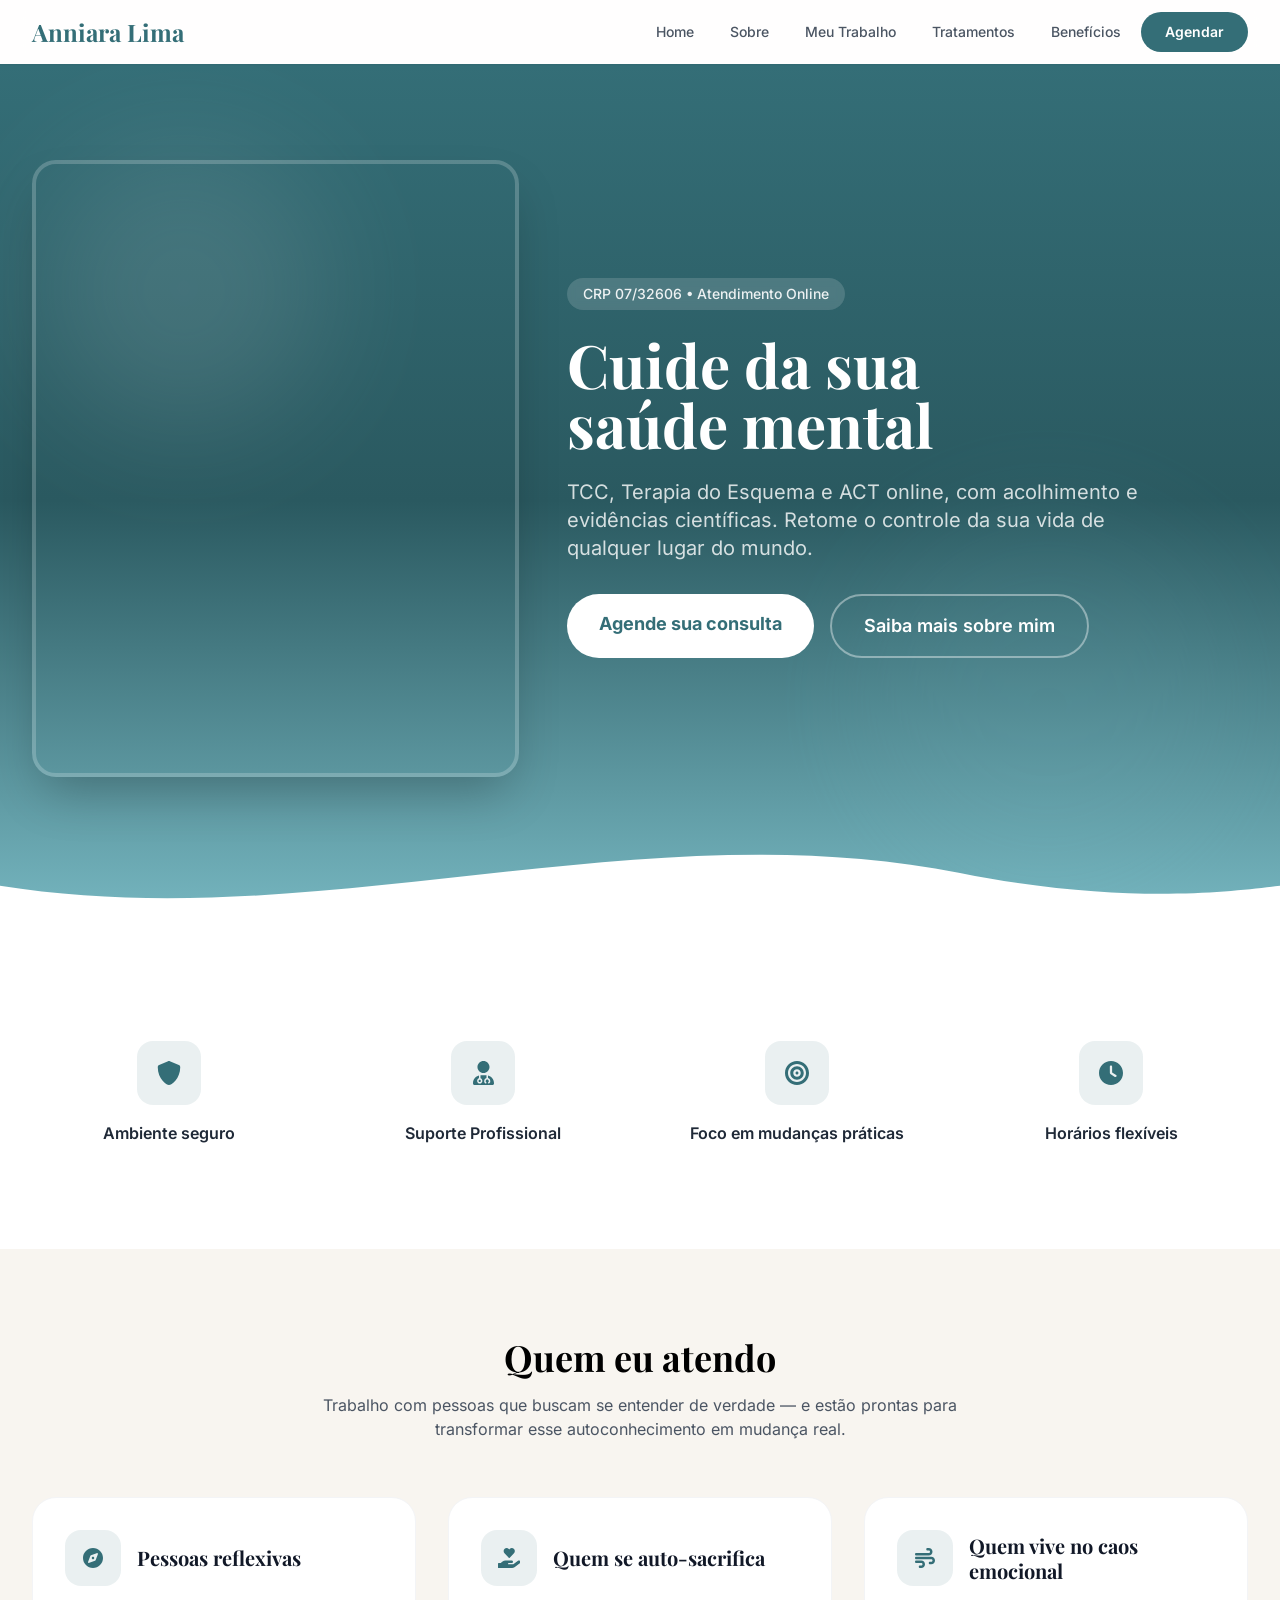
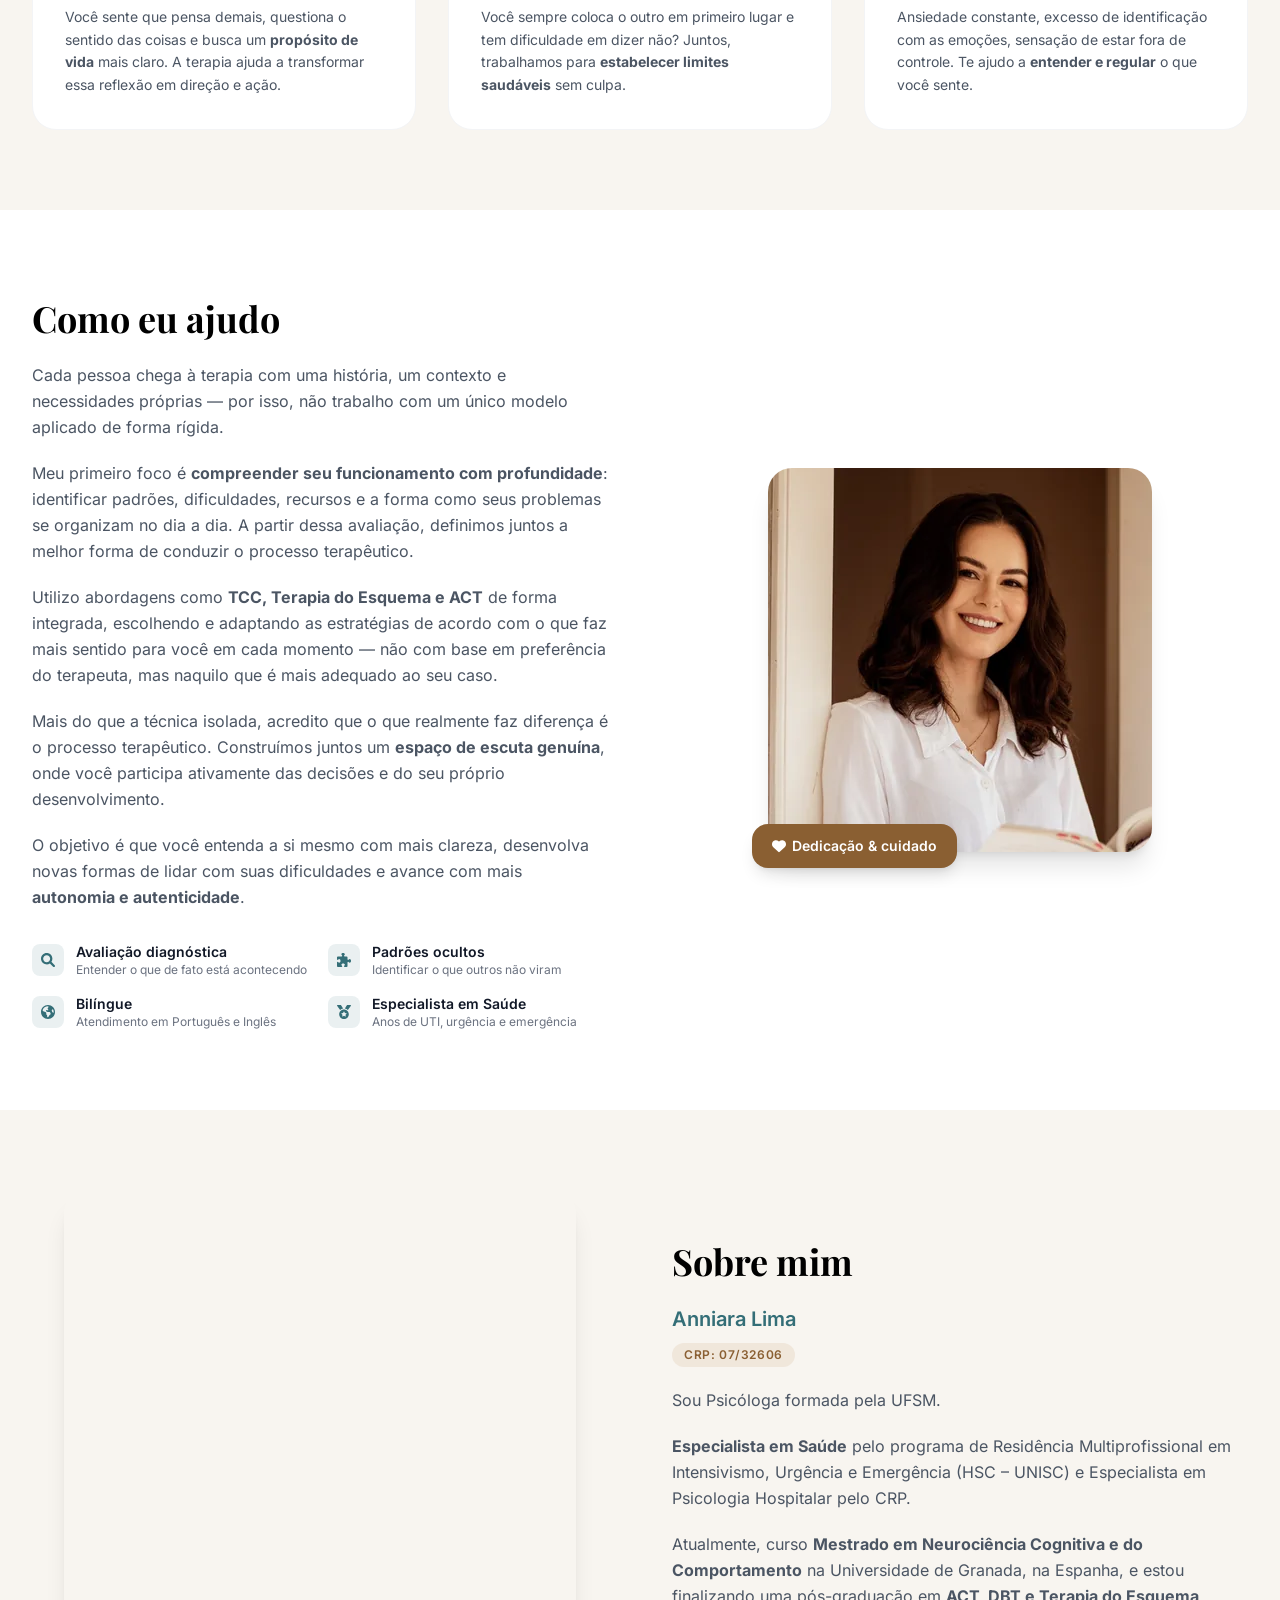
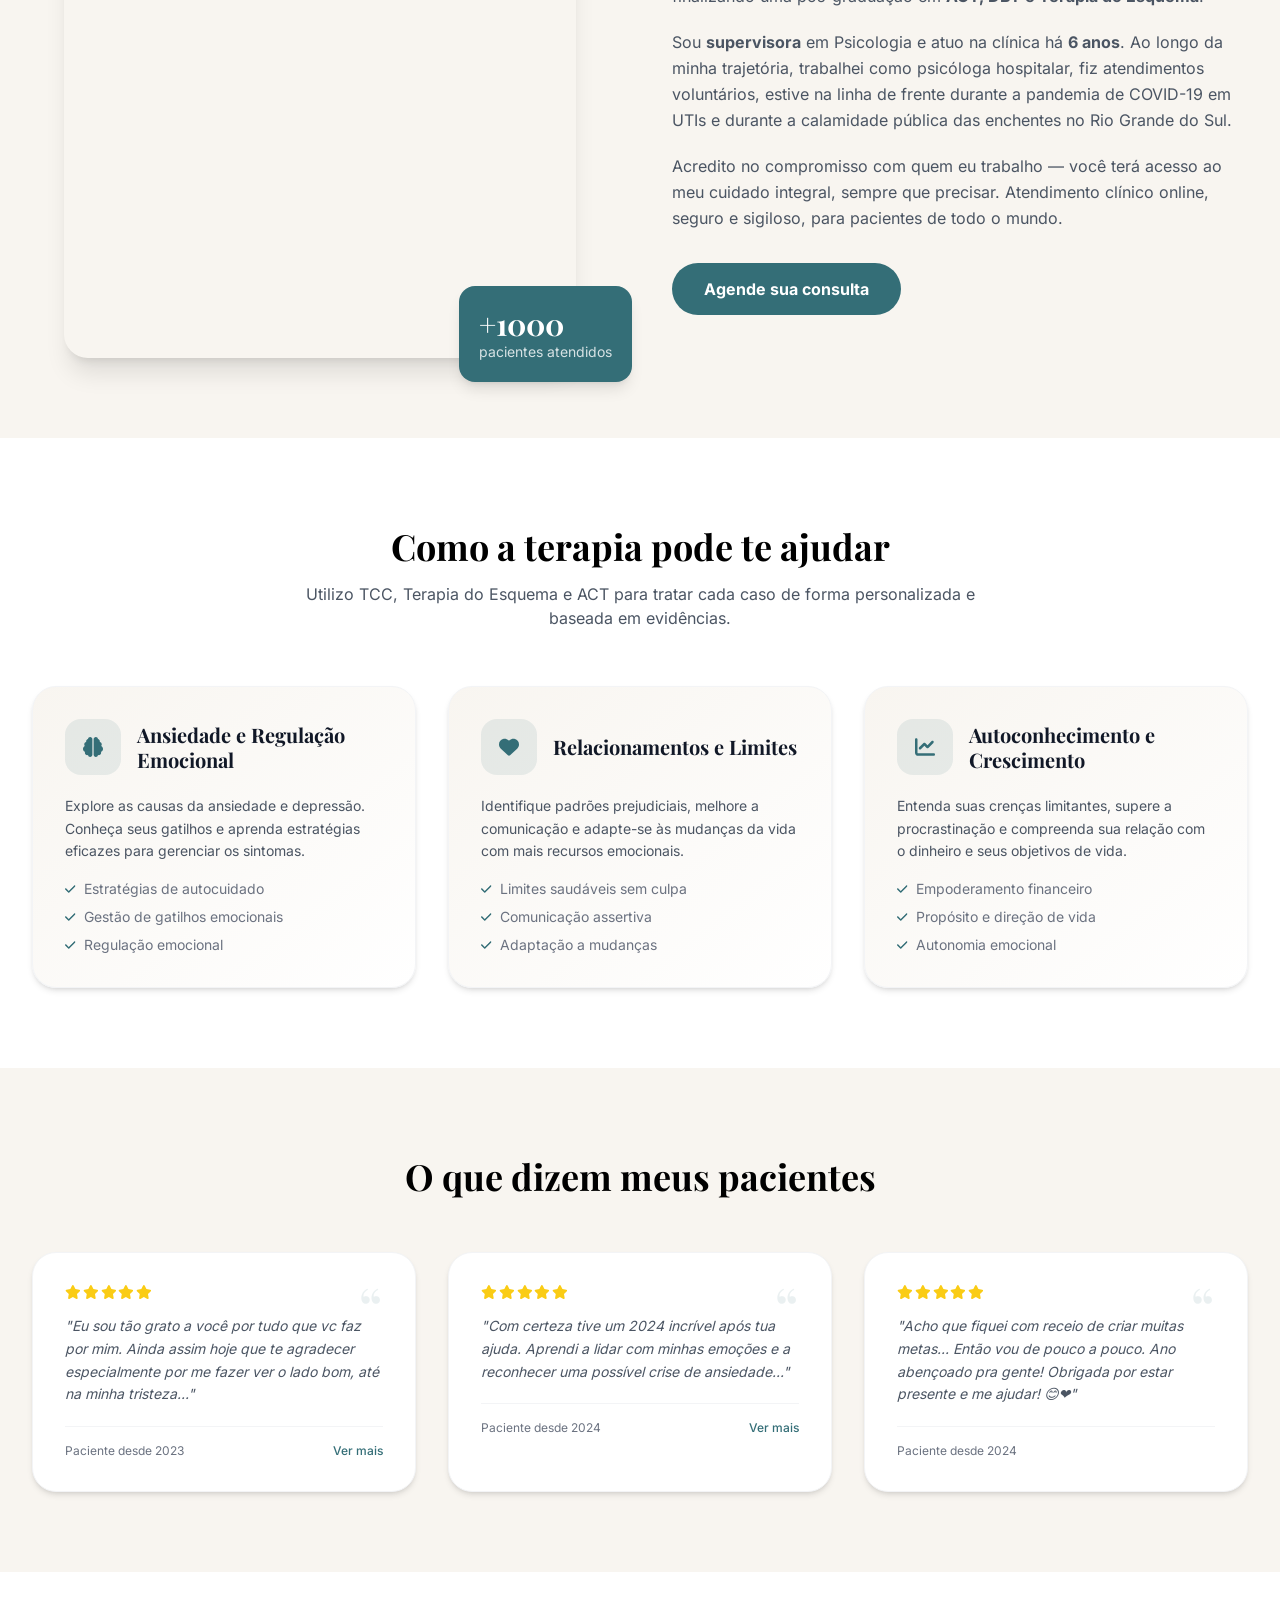
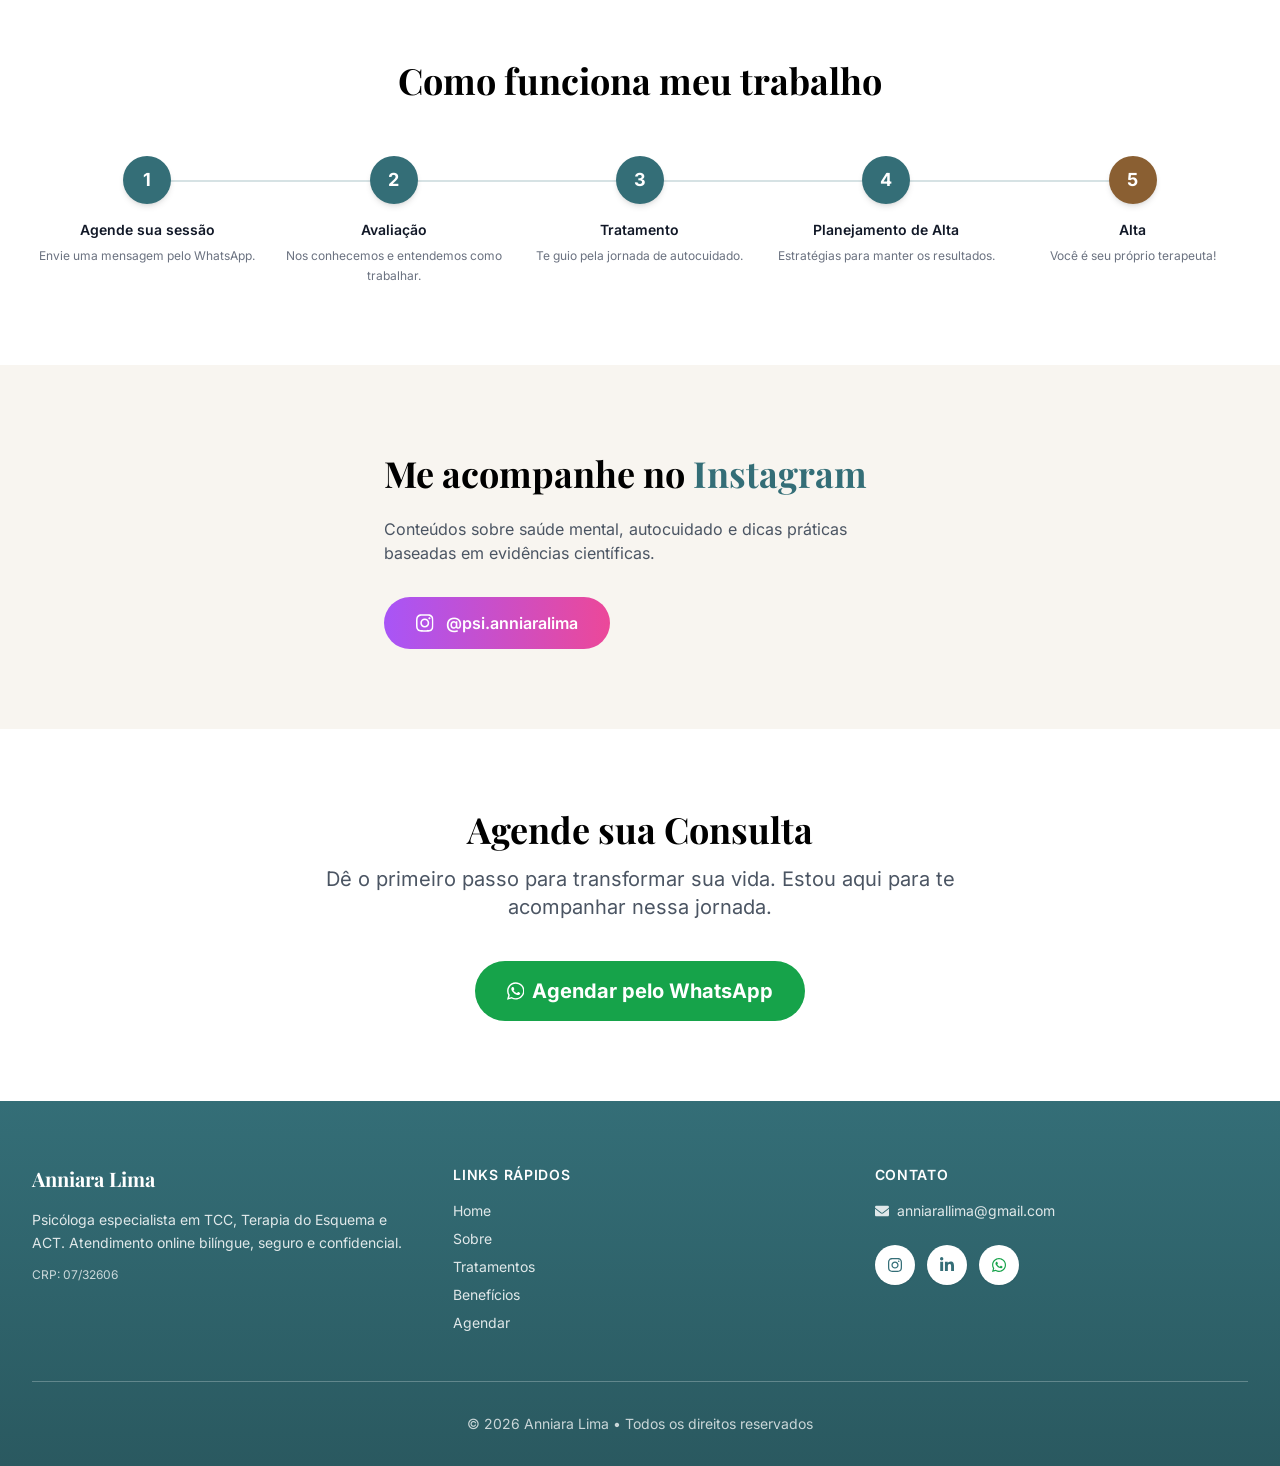
==== commit cc49494e: "a11y: corrigir contraste e hierarquia de headings, e reordenar os fundos O Lighthouse apontava 93 em" ====
--- a/index.html
+++ b/index.html
@@ -129,7 +129,7 @@
 
     <!-- Hero Section -->
     <section id="home"
-        class="relative bg-gradient-to-br from-primary via-primary-dark to-primary_low text-white pt-16 md:pt-24 pb-32 md:pb-40 transition-section overflow-hidden">
+        class="relative bg-gradient-to-b from-primary via-primary-dark to-primary_low text-white pt-16 md:pt-24 pb-32 md:pb-40 transition-section overflow-hidden">
         <div class="absolute inset-0 opacity-10">
             <div class="absolute top-20 left-10 w-72 h-72 bg-white rounded-full blur-3xl"></div>
             <div class="absolute bottom-10 right-10 w-96 h-96 bg-primary_low rounded-full blur-3xl"></div>
@@ -180,6 +180,8 @@
     <!-- Features Section -->
     <section id="beneficios" class="py-20 bg-white transition-section">
         <div class="max-w-7xl mx-auto px-4 sm:px-6 lg:px-8">
+            <!-- Título só para leitor de tela e para máquinas: a seção era um salto de h1 para h3 -->
+            <h2 class="sr-only">Diferenciais do atendimento</h2>
             <div class="grid grid-cols-2 md:grid-cols-4 gap-6 md:gap-10">
                 <div
                     class="feature-card text-center p-6 rounded-2xl hover:bg-soft-bg transition-all duration-300 cursor-default group">
@@ -222,7 +224,7 @@
         <div class="max-w-7xl mx-auto px-4 sm:px-6 lg:px-8">
             <div class="text-center mb-14">
                 <h2 class="font-serif text-3xl md:text-4xl font-bold mt-2">Quem eu atendo</h2>
-                <p class="text-gray-500 mt-4 max-w-2xl mx-auto">Trabalho com pessoas que buscam se entender de verdade —
+                <p class="text-gray-600 mt-4 max-w-2xl mx-auto">Trabalho com pessoas que buscam se entender de verdade —
                     e estão prontas para transformar esse autoconhecimento em mudança real.</p>
             </div>
             <div class="grid md:grid-cols-3 gap-8">
@@ -354,7 +356,7 @@
                         alt="Psicóloga Anniara Lima"
                         class="rounded-3xl w-full max-w-sm h-auto object-cover shadow-xl" />
                         <div
-                            class="absolute -bottom-4 -left-4 bg-warm text-white rounded-2xl py-3 px-5 shadow-lg hidden md:block">
+                            class="absolute -bottom-4 -left-4 bg-warm-dark text-white rounded-2xl py-3 px-5 shadow-lg hidden md:block">
                             <p class="text-sm font-semibold"><svg class="icon mr-1.5" viewBox="0 0 512 512" aria-hidden="true" focusable="false"><use href="#i-heart"></use></svg>Dedicação &amp; cuidado
                             </p>
                         </div>
@@ -385,7 +387,7 @@
                     <h2 class="font-serif text-3xl md:text-4xl font-bold mt-2 mb-6">Sobre mim</h2>
                     <h3 class="text-xl font-semibold text-primary mb-2">Anniara Lima</h3>
                     <span
-                        class="inline-block bg-warm/15 text-warm font-semibold text-xs tracking-wider px-3 py-1 rounded-full mb-5">CRP:
+                        class="inline-block bg-warm/15 text-warm-dark font-semibold text-xs tracking-wider px-3 py-1 rounded-full mb-5">CRP:
                         07/32606</span>
                     <p class="text-gray-600 leading-relaxed mb-5">
                         Sou Psicóloga formada pela UFSM.
@@ -424,7 +426,7 @@
         <div class="max-w-7xl mx-auto px-4 sm:px-6 lg:px-8">
             <div class="text-center mb-14">
                 <h2 class="font-serif text-3xl md:text-4xl font-bold mt-2">Como a terapia pode te ajudar</h2>
-                <p class="text-gray-500 mt-4 max-w-2xl mx-auto">Utilizo TCC, Terapia do Esquema e ACT para tratar cada
+                <p class="text-gray-600 mt-4 max-w-2xl mx-auto">Utilizo TCC, Terapia do Esquema e ACT para tratar cada
                     caso de forma personalizada e baseada em evidências.</p>
             </div>
             <div class="grid md:grid-cols-3 gap-8">
@@ -521,7 +523,7 @@
                         especialmente por me fazer ver o lado bom, até na minha tristeza..."
                     </p>
                     <div class="flex items-center justify-between mt-5 pt-4 border-t border-gray-100">
-                        <p class="text-gray-400 text-xs">Paciente desde 2023</p>
+                        <p class="text-gray-500 text-xs">Paciente desde 2023</p>
                         <button class="text-primary hover:text-primary_low font-medium text-xs testimonial-toggle">Ver
                             mais</button>
                     </div>
@@ -540,7 +542,7 @@
                         reconhecer uma possível crise de ansiedade..."
                     </p>
                     <div class="flex items-center justify-between mt-5 pt-4 border-t border-gray-100">
-                        <p class="text-gray-400 text-xs">Paciente desde 2024</p>
+                        <p class="text-gray-500 text-xs">Paciente desde 2024</p>
                         <button class="text-primary hover:text-primary_low font-medium text-xs testimonial-toggle">Ver
                             mais</button>
                     </div>
@@ -558,7 +560,7 @@
                         pra gente! Obrigada por estar presente e me ajudar! 😊❤️"
                     </p>
                     <div class="flex items-center justify-between mt-5 pt-4 border-t border-gray-100">
-                        <p class="text-gray-400 text-xs">Paciente desde 2024</p>
+                        <p class="text-gray-500 text-xs">Paciente desde 2024</p>
                     </div>
                 </div>
             </div>
@@ -614,7 +616,7 @@
                     </div>
                     <div class="flex flex-row md:flex-col items-center relative gap-4 md:gap-0">
                         <div
-                            class="bg-warm text-white w-12 h-12 rounded-full flex items-center justify-center flex-shrink-0 md:mb-4 text-lg font-bold relative z-10 shadow-md">
+                            class="bg-warm-dark text-white w-12 h-12 rounded-full flex items-center justify-center flex-shrink-0 md:mb-4 text-lg font-bold relative z-10 shadow-md">
                             5</div>
                         <div class="text-left md:text-center">
                             <h3 class="text-sm font-semibold mb-1.5 text-gray-900">Alta</h3>
@@ -646,19 +648,14 @@
     </section>
 
     <!-- Agendar Section -->
-    <section id="agendar"
-        class="relative py-20 bg-gradient-to-br from-primary via-primary-dark to-primary_low text-white transition-section overflow-hidden">
-        <div class="absolute inset-0 opacity-10">
-            <div class="absolute top-10 right-20 w-64 h-64 bg-white rounded-full blur-3xl"></div>
-            <div class="absolute bottom-10 left-20 w-48 h-48 bg-warm rounded-full blur-3xl"></div>
-        </div>
+    <section id="agendar" class="relative py-20 bg-white transition-section overflow-hidden">
         <div class="max-w-7xl mx-auto px-4 sm:px-6 lg:px-8 text-center relative z-10">
             <h2 class="font-serif text-3xl md:text-4xl font-bold mb-4">Agende sua Consulta</h2>
-            <p class="text-lg md:text-xl mb-10 text-white/80 max-w-2xl mx-auto">Dê o primeiro passo para transformar sua
+            <p class="text-lg md:text-xl mb-10 text-gray-600 max-w-2xl mx-auto">Dê o primeiro passo para transformar sua
                 vida. Estou aqui para te acompanhar nessa jornada.</p>
             <div class="flex flex-col sm:flex-row gap-4 justify-center">
                 <a href="https://api.whatsapp.com/send?phone=34678217421&text=Ol%C3%A1!%20Venho%20pelo%20site%20e%20gostaria%20de%20mais%20informa%C3%A7%C3%B5es%20sobre%20a%20terapia."
-                    class="bg-green-500 text-white font-bold py-4 px-8 rounded-full hover:bg-green-400 hover:shadow-xl transition-all duration-300 inline-flex items-center justify-center hover:-translate-y-1">
+                    class="bg-green-600 text-white font-bold text-xl py-4 px-8 rounded-full hover:bg-green-700 hover:shadow-xl transition-all duration-300 inline-flex items-center justify-center hover:-translate-y-1">
                     <svg class="icon mr-2 text-xl" viewBox="0 0 448 512" aria-hidden="true" focusable="false"><use href="#i-whatsapp"></use></svg>
                     Agendar pelo WhatsApp
                 </a>
@@ -672,39 +669,39 @@
     </section>
 
     <!-- Footer -->
-    <footer class="bg-soft-bg-alt text-gray-900 pt-16 pb-8">
+    <footer class="bg-gradient-to-b from-primary to-primary-dark text-white pt-16 pb-8">
         <div class="max-w-7xl mx-auto px-4 sm:px-6 lg:px-8">
             <div class="grid md:grid-cols-3 gap-12 mb-12">
                 <div>
                     <h3 class="font-serif text-xl font-bold mb-4">Anniara Lima</h3>
-                    <p class="text-gray-600 text-sm leading-relaxed">Psicóloga especialista em TCC, Terapia do Esquema e
+                    <p class="text-white/85 text-sm leading-relaxed">Psicóloga especialista em TCC, Terapia do Esquema e
                         ACT. Atendimento online bilíngue, seguro e confidencial.</p>
-                    <p class="text-gray-500 text-xs mt-3">CRP: 07/32606</p>
+                    <p class="text-white/75 text-xs mt-3">CRP: 07/32606</p>
                 </div>
                 <div>
-                    <h4 class="font-semibold text-sm tracking-wider uppercase text-gray-900 mb-4">Links Rápidos</h4>
+                    <h4 class="font-semibold text-sm tracking-wider uppercase text-white mb-4">Links Rápidos</h4>
                     <ul class="space-y-2 text-sm">
-                        <li><a href="#home" class="text-gray-600 hover:text-primary transition-colors">Home</a></li>
-                        <li><a href="#sobre" class="text-gray-600 hover:text-primary transition-colors">Sobre</a></li>
+                        <li><a href="#home" class="text-white/85 hover:text-white transition-colors">Home</a></li>
+                        <li><a href="#sobre" class="text-white/85 hover:text-white transition-colors">Sobre</a></li>
                         <li><a href="#tratamentos"
-                                class="text-gray-600 hover:text-primary transition-colors">Tratamentos</a></li>
+                                class="text-white/85 hover:text-white transition-colors">Tratamentos</a></li>
                         <li><a href="#beneficios"
-                                class="text-gray-600 hover:text-primary transition-colors">Benefícios</a></li>
-                        <li><a href="#agendar" class="text-gray-600 hover:text-primary transition-colors">Agendar</a>
+                                class="text-white/85 hover:text-white transition-colors">Benefícios</a></li>
+                        <li><a href="#agendar" class="text-white/85 hover:text-white transition-colors">Agendar</a>
                         </li>
                     </ul>
                 </div>
                 <div>
-                    <h4 class="font-semibold text-sm tracking-wider uppercase text-gray-900 mb-4">Contato</h4>
-                    <p class="text-gray-600 text-sm mb-3"><svg class="icon mr-2 text-primary" viewBox="0 0 512 512" aria-hidden="true" focusable="false"><use href="#i-envelope"></use></svg>anniarallima@gmail.com</p>
+                    <h4 class="font-semibold text-sm tracking-wider uppercase text-white mb-4">Contato</h4>
+                    <p class="text-white/85 text-sm mb-3"><svg class="icon mr-2 text-white/85" viewBox="0 0 512 512" aria-hidden="true" focusable="false"><use href="#i-envelope"></use></svg>anniarallima@gmail.com</p>
                     <div class="flex space-x-3 mt-6">
                         <a href="https://instagram.com/psi.anniaralima" target="_blank" rel="noopener noreferrer"
-                            class="w-10 h-10 rounded-full bg-white shadow-sm flex items-center justify-center text-primary hover:bg-primary hover:text-white transition-all duration-300"
+                            class="w-10 h-10 rounded-full bg-white shadow-sm flex items-center justify-center text-primary hover:bg-accent hover:text-primary-dark transition-all duration-300"
                             aria-label="Instagram">
                             <svg class="icon" viewBox="0 0 448 512" aria-hidden="true" focusable="false"><use href="#i-instagram"></use></svg>
                         </a>
                         <a href="https://www.linkedin.com/in/anniara-lima" target="_blank" rel="noopener noreferrer"
-                            class="w-10 h-10 rounded-full bg-white shadow-sm flex items-center justify-center text-primary hover:bg-primary hover:text-white transition-all duration-300"
+                            class="w-10 h-10 rounded-full bg-white shadow-sm flex items-center justify-center text-primary hover:bg-accent hover:text-primary-dark transition-all duration-300"
                             aria-label="LinkedIn">
                             <svg class="icon" viewBox="0 0 448 512" aria-hidden="true" focusable="false"><use href="#i-linkedin-in"></use></svg>
                         </a>
@@ -717,8 +714,8 @@
                     </div>
                 </div>
             </div>
-            <div class="border-t border-gray-200 pt-8 text-center">
-                <p class="text-gray-500 text-sm">&copy; 2026 Anniara Lima • Todos os direitos reservados</p>
+            <div class="border-t border-white/25 pt-8 text-center">
+                <p class="text-white/75 text-sm">&copy; 2026 Anniara Lima • Todos os direitos reservados</p>
             </div>
         </div>
     </footer>
@@ -727,7 +724,7 @@
     <a id="whatsappButton"
         href="https://api.whatsapp.com/send?phone=34678217421&text=Ol%C3%A1!%20Venho%20pelo%20site%20e%20gostaria%20de%20mais%20informa%C3%A7%C3%B5es%20sobre%20a%20terapia."
         target="_blank" rel="noopener noreferrer"
-        class="fixed bottom-8 right-8 bg-green-500 text-white w-14 h-14 rounded-full shadow-lg hover:bg-green-400 hover:shadow-xl transition-all duration-300 opacity-0 invisible flex items-center justify-center hover:-translate-y-1 z-50">
+        class="fixed bottom-8 right-8 bg-green-600 text-white w-14 h-14 rounded-full shadow-lg hover:bg-green-700 hover:shadow-xl transition-all duration-300 opacity-0 invisible flex items-center justify-center hover:-translate-y-1 z-50">
         <svg class="icon text-2xl" viewBox="0 0 448 512" aria-hidden="true" focusable="false"><use href="#i-whatsapp"></use></svg>
     </a>
 
--- a/styles.css
+++ b/styles.css
@@ -1 +1 @@
-*,:after,:before{--tw-border-spacing-x:0;--tw-border-spacing-y:0;--tw-translate-x:0;--tw-translate-y:0;--tw-rotate:0;--tw-skew-x:0;--tw-skew-y:0;--tw-scale-x:1;--tw-scale-y:1;--tw-pan-x: ;--tw-pan-y: ;--tw-pinch-zoom: ;--tw-scroll-snap-strictness:proximity;--tw-gradient-from-position: ;--tw-gradient-via-position: ;--tw-gradient-to-position: ;--tw-ordinal: ;--tw-slashed-zero: ;--tw-numeric-figure: ;--tw-numeric-spacing: ;--tw-numeric-fraction: ;--tw-ring-inset: ;--tw-ring-offset-width:0px;--tw-ring-offset-color:#fff;--tw-ring-color:rgba(59,130,246,.5);--tw-ring-offset-shadow:0 0 #0000;--tw-ring-shadow:0 0 #0000;--tw-shadow:0 0 #0000;--tw-shadow-colored:0 0 #0000;--tw-blur: ;--tw-brightness: ;--tw-contrast: ;--tw-grayscale: ;--tw-hue-rotate: ;--tw-invert: ;--tw-saturate: ;--tw-sepia: ;--tw-drop-shadow: ;--tw-backdrop-blur: ;--tw-backdrop-brightness: ;--tw-backdrop-contrast: ;--tw-backdrop-grayscale: ;--tw-backdrop-hue-rotate: ;--tw-backdrop-invert: ;--tw-backdrop-opacity: ;--tw-backdrop-saturate: ;--tw-backdrop-sepia: ;--tw-contain-size: ;--tw-contain-layout: ;--tw-contain-paint: ;--tw-contain-style: }::backdrop{--tw-border-spacing-x:0;--tw-border-spacing-y:0;--tw-translate-x:0;--tw-translate-y:0;--tw-rotate:0;--tw-skew-x:0;--tw-skew-y:0;--tw-scale-x:1;--tw-scale-y:1;--tw-pan-x: ;--tw-pan-y: ;--tw-pinch-zoom: ;--tw-scroll-snap-strictness:proximity;--tw-gradient-from-position: ;--tw-gradient-via-position: ;--tw-gradient-to-position: ;--tw-ordinal: ;--tw-slashed-zero: ;--tw-numeric-figure: ;--tw-numeric-spacing: ;--tw-numeric-fraction: ;--tw-ring-inset: ;--tw-ring-offset-width:0px;--tw-ring-offset-color:#fff;--tw-ring-color:rgba(59,130,246,.5);--tw-ring-offset-shadow:0 0 #0000;--tw-ring-shadow:0 0 #0000;--tw-shadow:0 0 #0000;--tw-shadow-colored:0 0 #0000;--tw-blur: ;--tw-brightness: ;--tw-contrast: ;--tw-grayscale: ;--tw-hue-rotate: ;--tw-invert: ;--tw-saturate: ;--tw-sepia: ;--tw-drop-shadow: ;--tw-backdrop-blur: ;--tw-backdrop-brightness: ;--tw-backdrop-contrast: ;--tw-backdrop-grayscale: ;--tw-backdrop-hue-rotate: ;--tw-backdrop-invert: ;--tw-backdrop-opacity: ;--tw-backdrop-saturate: ;--tw-backdrop-sepia: ;--tw-contain-size: ;--tw-contain-layout: ;--tw-contain-paint: ;--tw-contain-style: }/*! tailwindcss v3.4.17 | MIT License | https://tailwindcss.com*/*,:after,:before{box-sizing:border-box;border:0 solid #e5e7eb}:after,:before{--tw-content:""}:host,html{line-height:1.5;-webkit-text-size-adjust:100%;-moz-tab-size:4;-o-tab-size:4;tab-size:4;font-family:Inter,system-ui,sans-serif;font-feature-settings:normal;font-variation-settings:normal;-webkit-tap-highlight-color:transparent}body{margin:0;line-height:inherit}hr{height:0;color:inherit;border-top-width:1px}abbr:where([title]){-webkit-text-decoration:underline dotted;text-decoration:underline dotted}h1,h2,h3,h4,h5,h6{font-size:inherit;font-weight:inherit}a{color:inherit;text-decoration:inherit}b,strong{font-weight:bolder}code,kbd,pre,samp{font-family:ui-monospace,SFMono-Regular,Menlo,Monaco,Consolas,Liberation Mono,Courier New,monospace;font-feature-settings:normal;font-variation-settings:normal;font-size:1em}small{font-size:80%}sub,sup{font-size:75%;line-height:0;position:relative;vertical-align:baseline}sub{bottom:-.25em}sup{top:-.5em}table{text-indent:0;border-color:inherit;border-collapse:collapse}button,input,optgroup,select,textarea{font-family:inherit;font-feature-settings:inherit;font-variation-settings:inherit;font-size:100%;font-weight:inherit;line-height:inherit;letter-spacing:inherit;color:inherit;margin:0;padding:0}button,select{text-transform:none}button,input:where([type=button]),input:where([type=reset]),input:where([type=submit]){-webkit-appearance:button;background-color:transparent;background-image:none}:-moz-focusring{outline:auto}:-moz-ui-invalid{box-shadow:none}progress{vertical-align:baseline}::-webkit-inner-spin-button,::-webkit-outer-spin-button{height:auto}[type=search]{-webkit-appearance:textfield;outline-offset:-2px}::-webkit-search-decoration{-webkit-appearance:none}::-webkit-file-upload-button{-webkit-appearance:button;font:inherit}summary{display:list-item}blockquote,dd,dl,figure,h1,h2,h3,h4,h5,h6,hr,p,pre{margin:0}fieldset{margin:0}fieldset,legend{padding:0}menu,ol,ul{list-style:none;margin:0;padding:0}dialog{padding:0}textarea{resize:vertical}input::-moz-placeholder,textarea::-moz-placeholder{opacity:1;color:#9ca3af}input::placeholder,textarea::placeholder{opacity:1;color:#9ca3af}[role=button],button{cursor:pointer}:disabled{cursor:default}audio,canvas,embed,iframe,img,object,svg,video{display:block;vertical-align:middle}img,video{max-width:100%;height:auto}[hidden]:where(:not([hidden=until-found])){display:none}.visible{visibility:visible}.invisible{visibility:hidden}.fixed{position:fixed}.absolute{position:absolute}.relative{position:relative}.sticky{position:sticky}.inset-0{inset:0}.-bottom-4{bottom:-1rem}.-bottom-6{bottom:-1.5rem}.-left-4{left:-1rem}.-right-6{right:-1.5rem}.bottom-0{bottom:0}.bottom-10{bottom:2.5rem}.bottom-8{bottom:2rem}.left-0{left:0}.left-10{left:2.5rem}.left-20{left:5rem}.left-6{left:1.5rem}.left-\[10\%\]{left:10%}.right-0{right:0}.right-10{right:2.5rem}.right-20{right:5rem}.right-8{right:2rem}.right-\[10\%\]{right:10%}.top-0{top:0}.top-10{top:2.5rem}.top-20{top:5rem}.top-6{top:1.5rem}.z-10{z-index:10}.z-50{z-index:50}.z-\[60\]{z-index:60}.order-1{order:1}.order-2{order:2}.mx-auto{margin-left:auto;margin-right:auto}.-ml-\[1px\]{margin-left:-1px}.mb-1\.5{margin-bottom:.375rem}.mb-10{margin-bottom:2.5rem}.mb-12{margin-bottom:3rem}.mb-14{margin-bottom:3.5rem}.mb-2{margin-bottom:.5rem}.mb-3{margin-bottom:.75rem}.mb-4{margin-bottom:1rem}.mb-5{margin-bottom:1.25rem}.mb-6{margin-bottom:1.5rem}.mb-8{margin-bottom:2rem}.ml-4{margin-left:1rem}.mr-1\.5{margin-right:.375rem}.mr-2{margin-right:.5rem}.mt-0\.5{margin-top:.125rem}.mt-2{margin-top:.5rem}.mt-3{margin-top:.75rem}.mt-4{margin-top:1rem}.mt-5{margin-top:1.25rem}.mt-6{margin-top:1.5rem}.block{display:block}.inline-block{display:inline-block}.flex{display:flex}.inline-flex{display:inline-flex}.grid{display:grid}.hidden{display:none}.h-0\.5{height:.125rem}.h-10{height:2.5rem}.h-12{height:3rem}.h-14{height:3.5rem}.h-16{height:4rem}.h-20{height:5rem}.h-48{height:12rem}.h-64{height:16rem}.h-72{height:18rem}.h-8{height:2rem}.h-96{height:24rem}.h-auto{height:auto}.h-full{height:100%}.w-0\.5{width:.125rem}.w-10{width:2.5rem}.w-12{width:3rem}.w-14{width:3.5rem}.w-16{width:4rem}.w-48{width:12rem}.w-64{width:16rem}.w-72{width:18rem}.w-8{width:2rem}.w-96{width:24rem}.w-full{width:100%}.max-w-2xl{max-width:42rem}.max-w-7xl{max-width:80rem}.max-w-lg{max-width:32rem}.max-w-sm{max-width:24rem}.max-w-xl{max-width:36rem}.flex-shrink-0{flex-shrink:0}.translate-x-full{--tw-translate-x:100%}.transform,.translate-x-full{transform:translate(var(--tw-translate-x),var(--tw-translate-y)) rotate(var(--tw-rotate)) skewX(var(--tw-skew-x)) skewY(var(--tw-skew-y)) scaleX(var(--tw-scale-x)) scaleY(var(--tw-scale-y))}.cursor-default{cursor:default}.cursor-pointer{cursor:pointer}.grid-cols-1{grid-template-columns:repeat(1,minmax(0,1fr))}.grid-cols-2{grid-template-columns:repeat(2,minmax(0,1fr))}.flex-row{flex-direction:row}.flex-col{flex-direction:column}.items-start{align-items:flex-start}.items-center{align-items:center}.justify-center{justify-content:center}.justify-between{justify-content:space-between}.gap-12{gap:3rem}.gap-16{gap:4rem}.gap-2{gap:.5rem}.gap-3{gap:.75rem}.gap-4{gap:1rem}.gap-6{gap:1.5rem}.gap-8{gap:2rem}.space-x-0\.5>:not([hidden])~:not([hidden]){--tw-space-x-reverse:0;margin-right:calc(.125rem*var(--tw-space-x-reverse));margin-left:calc(.125rem*(1 - var(--tw-space-x-reverse)))}.space-x-1>:not([hidden])~:not([hidden]){--tw-space-x-reverse:0;margin-right:calc(.25rem*var(--tw-space-x-reverse));margin-left:calc(.25rem*(1 - var(--tw-space-x-reverse)))}.space-x-3>:not([hidden])~:not([hidden]){--tw-space-x-reverse:0;margin-right:calc(.75rem*var(--tw-space-x-reverse));margin-left:calc(.75rem*(1 - var(--tw-space-x-reverse)))}.space-y-2>:not([hidden])~:not([hidden]){--tw-space-y-reverse:0;margin-top:calc(.5rem*(1 - var(--tw-space-y-reverse)));margin-bottom:calc(.5rem*var(--tw-space-y-reverse))}.overflow-hidden{overflow:hidden}.rounded-2xl{border-radius:1rem}.rounded-3xl{border-radius:1.5rem}.rounded-full{border-radius:9999px}.rounded-lg{border-radius:.5rem}.rounded-xl{border-radius:.75rem}.border{border-width:1px}.border-2{border-width:2px}.border-4{border-width:4px}.border-b{border-bottom-width:1px}.border-t{border-top-width:1px}.border-gray-100{--tw-border-opacity:1;border-color:rgb(243 244 246/var(--tw-border-opacity,1))}.border-gray-200{--tw-border-opacity:1;border-color:rgb(229 231 235/var(--tw-border-opacity,1))}.border-white\/20{border-color:hsla(0,0%,100%,.2)}.border-white\/30{border-color:hsla(0,0%,100%,.3)}.border-white\/40{border-color:hsla(0,0%,100%,.4)}.bg-black\/50{background-color:rgba(0,0,0,.5)}.bg-green-500{--tw-bg-opacity:1;background-color:rgb(34 197 94/var(--tw-bg-opacity,1))}.bg-primary{--tw-bg-opacity:1;background-color:rgb(52 110 119/var(--tw-bg-opacity,1))}.bg-primary\/10{background-color:rgba(52,110,119,.1)}.bg-primary\/20{background-color:rgba(52,110,119,.2)}.bg-primary_low{--tw-bg-opacity:1;background-color:rgb(121 186 196/var(--tw-bg-opacity,1))}.bg-soft-bg{--tw-bg-opacity:1;background-color:rgb(248 245 240/var(--tw-bg-opacity,1))}.bg-soft-bg-alt{--tw-bg-opacity:1;background-color:rgb(240 235 227/var(--tw-bg-opacity,1))}.bg-warm{--tw-bg-opacity:1;background-color:rgb(196 149 106/var(--tw-bg-opacity,1))}.bg-warm\/15{background-color:hsla(29,43%,59%,.15)}.bg-white{--tw-bg-opacity:1;background-color:rgb(255 255 255/var(--tw-bg-opacity,1))}.bg-white\/15{background-color:hsla(0,0%,100%,.15)}.bg-white\/90{background-color:hsla(0,0%,100%,.9)}.bg-gradient-to-br{background-image:linear-gradient(to bottom right,var(--tw-gradient-stops))}.bg-gradient-to-r{background-image:linear-gradient(to right,var(--tw-gradient-stops))}.from-primary{--tw-gradient-from:#346e77 var(--tw-gradient-from-position);--tw-gradient-to:rgba(52,110,119,0) var(--tw-gradient-to-position);--tw-gradient-stops:var(--tw-gradient-from),var(--tw-gradient-to)}.from-purple-500{--tw-gradient-from:#a855f7 var(--tw-gradient-from-position);--tw-gradient-to:rgba(168,85,247,0) var(--tw-gradient-to-position);--tw-gradient-stops:var(--tw-gradient-from),var(--tw-gradient-to)}.from-soft-bg{--tw-gradient-from:#f8f5f0 var(--tw-gradient-from-position);--tw-gradient-to:hsla(38,36%,96%,0) var(--tw-gradient-to-position);--tw-gradient-stops:var(--tw-gradient-from),var(--tw-gradient-to)}.via-primary-dark{--tw-gradient-to:rgba(42,89,96,0) var(--tw-gradient-to-position);--tw-gradient-stops:var(--tw-gradient-from),#2a5960 var(--tw-gradient-via-position),var(--tw-gradient-to)}.to-pink-500{--tw-gradient-to:#ec4899 var(--tw-gradient-to-position)}.to-primary_low{--tw-gradient-to:#79bac4 var(--tw-gradient-to-position)}.to-white{--tw-gradient-to:#fff var(--tw-gradient-to-position)}.object-cover{-o-object-fit:cover;object-fit:cover}.p-2{padding:.5rem}.p-5{padding:1.25rem}.p-6{padding:1.5rem}.p-8{padding:2rem}.px-3{padding-left:.75rem;padding-right:.75rem}.px-4{padding-left:1rem;padding-right:1rem}.px-5{padding-left:1.25rem;padding-right:1.25rem}.px-6{padding-left:1.5rem;padding-right:1.5rem}.px-8{padding-left:2rem;padding-right:2rem}.py-1{padding-top:.25rem;padding-bottom:.25rem}.py-1\.5{padding-top:.375rem;padding-bottom:.375rem}.py-2{padding-top:.5rem;padding-bottom:.5rem}.py-2\.5{padding-top:.625rem;padding-bottom:.625rem}.py-20{padding-top:5rem;padding-bottom:5rem}.py-3{padding-top:.75rem;padding-bottom:.75rem}.py-3\.5{padding-top:.875rem;padding-bottom:.875rem}.py-4{padding-top:1rem;padding-bottom:1rem}.pb-32{padding-bottom:8rem}.pb-8{padding-bottom:2rem}.pt-16{padding-top:4rem}.pt-4{padding-top:1rem}.pt-8{padding-top:2rem}.text-left{text-align:left}.text-center{text-align:center}.font-sans{font-family:Inter,system-ui,sans-serif}.font-serif{font-family:Playfair Display,Georgia,serif}.text-2xl{font-size:1.5rem;line-height:2rem}.text-3xl{font-size:1.875rem;line-height:2.25rem}.text-4xl{font-size:2.25rem;line-height:2.5rem}.text-6xl{font-size:3.75rem;line-height:1}.text-base{font-size:1rem;line-height:1.5rem}.text-lg{font-size:1.125rem;line-height:1.75rem}.text-sm{font-size:.875rem;line-height:1.25rem}.text-xl{font-size:1.25rem;line-height:1.75rem}.text-xs{font-size:.75rem;line-height:1rem}.font-bold{font-weight:700}.font-medium{font-weight:500}.font-semibold{font-weight:600}.uppercase{text-transform:uppercase}.italic{font-style:italic}.leading-none{line-height:1}.leading-relaxed{line-height:1.625}.leading-tight{line-height:1.25}.tracking-wider{letter-spacing:.05em}.text-gray-400{--tw-text-opacity:1;color:rgb(156 163 175/var(--tw-text-opacity,1))}.text-gray-500{--tw-text-opacity:1;color:rgb(107 114 128/var(--tw-text-opacity,1))}.text-gray-600{--tw-text-opacity:1;color:rgb(75 85 99/var(--tw-text-opacity,1))}.text-gray-700{--tw-text-opacity:1;color:rgb(55 65 81/var(--tw-text-opacity,1))}.text-gray-800{--tw-text-opacity:1;color:rgb(31 41 55/var(--tw-text-opacity,1))}.text-gray-900{--tw-text-opacity:1;color:rgb(17 24 39/var(--tw-text-opacity,1))}.text-green-600{--tw-text-opacity:1;color:rgb(22 163 74/var(--tw-text-opacity,1))}.text-primary{--tw-text-opacity:1;color:rgb(52 110 119/var(--tw-text-opacity,1))}.text-primary\/10{color:rgba(52,110,119,.1)}.text-warm{--tw-text-opacity:1;color:rgb(196 149 106/var(--tw-text-opacity,1))}.text-white{--tw-text-opacity:1;color:rgb(255 255 255/var(--tw-text-opacity,1))}.text-white\/80{color:hsla(0,0%,100%,.8)}.text-white\/90{color:hsla(0,0%,100%,.9)}.text-yellow-400{--tw-text-opacity:1;color:rgb(250 204 21/var(--tw-text-opacity,1))}.opacity-0{opacity:0}.opacity-10{opacity:.1}.opacity-100{opacity:1}.shadow-2xl{--tw-shadow:0 25px 50px -12px rgba(0,0,0,.25);--tw-shadow-colored:0 25px 50px -12px var(--tw-shadow-color)}.shadow-2xl,.shadow-lg{box-shadow:var(--tw-ring-offset-shadow,0 0 #0000),var(--tw-ring-shadow,0 0 #0000),var(--tw-shadow)}.shadow-lg{--tw-shadow:0 10px 15px -3px rgba(0,0,0,.1),0 4px 6px -4px rgba(0,0,0,.1);--tw-shadow-colored:0 10px 15px -3px var(--tw-shadow-color),0 4px 6px -4px var(--tw-shadow-color)}.shadow-md{--tw-shadow:0 4px 6px -1px rgba(0,0,0,.1),0 2px 4px -2px rgba(0,0,0,.1);--tw-shadow-colored:0 4px 6px -1px var(--tw-shadow-color),0 2px 4px -2px var(--tw-shadow-color)}.shadow-md,.shadow-sm{box-shadow:var(--tw-ring-offset-shadow,0 0 #0000),var(--tw-ring-shadow,0 0 #0000),var(--tw-shadow)}.shadow-sm{--tw-shadow:0 1px 2px 0 rgba(0,0,0,.05);--tw-shadow-colored:0 1px 2px 0 var(--tw-shadow-color)}.shadow-xl{--tw-shadow:0 20px 25px -5px rgba(0,0,0,.1),0 8px 10px -6px rgba(0,0,0,.1);--tw-shadow-colored:0 20px 25px -5px var(--tw-shadow-color),0 8px 10px -6px var(--tw-shadow-color);box-shadow:var(--tw-ring-offset-shadow,0 0 #0000),var(--tw-ring-shadow,0 0 #0000),var(--tw-shadow)}.blur-3xl{--tw-blur:blur(64px);filter:var(--tw-blur) var(--tw-brightness) var(--tw-contrast) var(--tw-grayscale) var(--tw-hue-rotate) var(--tw-invert) var(--tw-saturate) var(--tw-sepia) var(--tw-drop-shadow)}.backdrop-blur-md{--tw-backdrop-blur:blur(12px)}.backdrop-blur-md,.backdrop-blur-sm{-webkit-backdrop-filter:var(--tw-backdrop-blur) var(--tw-backdrop-brightness) var(--tw-backdrop-contrast) var(--tw-backdrop-grayscale) var(--tw-backdrop-hue-rotate) var(--tw-backdrop-invert) var(--tw-backdrop-opacity) var(--tw-backdrop-saturate) var(--tw-backdrop-sepia);backdrop-filter:var(--tw-backdrop-blur) var(--tw-backdrop-brightness) var(--tw-backdrop-contrast) var(--tw-backdrop-grayscale) var(--tw-backdrop-hue-rotate) var(--tw-backdrop-invert) var(--tw-backdrop-opacity) var(--tw-backdrop-saturate) var(--tw-backdrop-sepia)}.backdrop-blur-sm{--tw-backdrop-blur:blur(4px)}.transition{transition-property:color,background-color,border-color,text-decoration-color,fill,stroke,opacity,box-shadow,transform,filter,-webkit-backdrop-filter;transition-property:color,background-color,border-color,text-decoration-color,fill,stroke,opacity,box-shadow,transform,filter,backdrop-filter;transition-property:color,background-color,border-color,text-decoration-color,fill,stroke,opacity,box-shadow,transform,filter,backdrop-filter,-webkit-backdrop-filter;transition-timing-function:cubic-bezier(.4,0,.2,1);transition-duration:.15s}.transition-all{transition-property:all;transition-timing-function:cubic-bezier(.4,0,.2,1);transition-duration:.15s}.transition-colors{transition-property:color,background-color,border-color,text-decoration-color,fill,stroke;transition-timing-function:cubic-bezier(.4,0,.2,1);transition-duration:.15s}.transition-transform{transition-property:transform;transition-timing-function:cubic-bezier(.4,0,.2,1);transition-duration:.15s}.duration-300{transition-duration:.3s}@font-face{font-family:Playfair Display;font-style:normal;font-weight:400 700;font-display:swap;src:url(static/fonts/playfair-display-latin.woff2) format("woff2");unicode-range:u+00??,u+0131,u+0152-0153,u+02bb-02bc,u+02c6,u+02da,u+02dc,u+0304,u+0308,u+0329,u+2000-206f,u+20ac,u+2122,u+2191,u+2193,u+2212,u+2215,u+feff,u+fffd}@font-face{font-family:Playfair Display;font-style:normal;font-weight:400 700;font-display:swap;src:url(static/fonts/playfair-display-latin-ext.woff2) format("woff2");unicode-range:u+0100-02ba,u+02bd-02c5,u+02c7-02cc,u+02ce-02d7,u+02dd-02ff,u+0304,u+0308,u+0329,u+1d00-1dbf,u+1e00-1e9f,u+1ef2-1eff,u+2020,u+20a0-20ab,u+20ad-20c0,u+2113,u+2c60-2c7f,u+a720-a7ff}@font-face{font-family:Inter;font-style:normal;font-weight:300 700;font-display:swap;src:url(static/fonts/inter-latin.woff2) format("woff2");unicode-range:u+00??,u+0131,u+0152-0153,u+02bb-02bc,u+02c6,u+02da,u+02dc,u+0304,u+0308,u+0329,u+2000-206f,u+20ac,u+2122,u+2191,u+2193,u+2212,u+2215,u+feff,u+fffd}@font-face{font-family:Inter;font-style:normal;font-weight:300 700;font-display:swap;src:url(static/fonts/inter-latin-ext.woff2) format("woff2");unicode-range:u+0100-02ba,u+02bd-02c5,u+02c7-02cc,u+02ce-02d7,u+02dd-02ff,u+0304,u+0308,u+0329,u+1d00-1dbf,u+1e00-1e9f,u+1ef2-1eff,u+2020,u+20a0-20ab,u+20ad-20c0,u+2113,u+2c60-2c7f,u+a720-a7ff}html{scroll-behavior:smooth}.transition-section{opacity:0;transform:translateY(30px);transition:opacity .7s cubic-bezier(.4,0,.2,1),transform .7s cubic-bezier(.4,0,.2,1)}.transition-section.visible{opacity:1;transform:translateY(0)}.nav-link:after{content:"";position:absolute;bottom:0;left:50%;width:0;height:2px;background:#346e77;transition:all .3s ease;transform:translateX(-50%)}.nav-link:hover:after{width:60%}.hero-image{animation:heroFloat 6s ease-in-out infinite}@keyframes heroFloat{0%,to{transform:translateY(0)}50%{transform:translateY(-8px)}}#whatsappButton:before{content:"";position:absolute;inset:-4px;border-radius:50%;background:rgba(34,197,94,.3);animation:waPulse 2s ease-in-out infinite;z-index:-1}@keyframes waPulse{0%,to{transform:scale(1);opacity:.5}50%{transform:scale(1.3);opacity:0}}.icon{height:1em;width:auto;display:inline-block;fill:currentColor;vertical-align:-.125em;flex-shrink:0}@media (prefers-reduced-motion:reduce){#whatsappButton:before,.hero-image,.transition-section{animation:none;transition:none;opacity:1;transform:none}}.hover\:-translate-y-0\.5:hover{--tw-translate-y:-0.125rem}.hover\:-translate-y-0\.5:hover,.hover\:-translate-y-1:hover{transform:translate(var(--tw-translate-x),var(--tw-translate-y)) rotate(var(--tw-rotate)) skewX(var(--tw-skew-x)) skewY(var(--tw-skew-y)) scaleX(var(--tw-scale-x)) scaleY(var(--tw-scale-y))}.hover\:-translate-y-1:hover{--tw-translate-y:-0.25rem}.hover\:-translate-y-2:hover{--tw-translate-y:-0.5rem;transform:translate(var(--tw-translate-x),var(--tw-translate-y)) rotate(var(--tw-rotate)) skewX(var(--tw-skew-x)) skewY(var(--tw-skew-y)) scaleX(var(--tw-scale-x)) scaleY(var(--tw-scale-y))}.hover\:bg-accent:hover{--tw-bg-opacity:1;background-color:rgb(246 241 234/var(--tw-bg-opacity,1))}.hover\:bg-green-400:hover{--tw-bg-opacity:1;background-color:rgb(74 222 128/var(--tw-bg-opacity,1))}.hover\:bg-green-500:hover{--tw-bg-opacity:1;background-color:rgb(34 197 94/var(--tw-bg-opacity,1))}.hover\:bg-primary:hover{--tw-bg-opacity:1;background-color:rgb(52 110 119/var(--tw-bg-opacity,1))}.hover\:bg-primary-dark:hover{--tw-bg-opacity:1;background-color:rgb(42 89 96/var(--tw-bg-opacity,1))}.hover\:bg-primary\/5:hover{background-color:rgba(52,110,119,.05)}.hover\:bg-soft-bg:hover{--tw-bg-opacity:1;background-color:rgb(248 245 240/var(--tw-bg-opacity,1))}.hover\:bg-white\/10:hover{background-color:hsla(0,0%,100%,.1)}.hover\:bg-white\/25:hover{background-color:hsla(0,0%,100%,.25)}.hover\:from-purple-600:hover{--tw-gradient-from:#9333ea var(--tw-gradient-from-position);--tw-gradient-to:rgba(147,51,234,0) var(--tw-gradient-to-position);--tw-gradient-stops:var(--tw-gradient-from),var(--tw-gradient-to)}.hover\:to-pink-600:hover{--tw-gradient-to:#db2777 var(--tw-gradient-to-position)}.hover\:text-primary:hover{--tw-text-opacity:1;color:rgb(52 110 119/var(--tw-text-opacity,1))}.hover\:text-primary_low:hover{--tw-text-opacity:1;color:rgb(121 186 196/var(--tw-text-opacity,1))}.hover\:text-white:hover{--tw-text-opacity:1;color:rgb(255 255 255/var(--tw-text-opacity,1))}.hover\:shadow-lg:hover{--tw-shadow:0 10px 15px -3px rgba(0,0,0,.1),0 4px 6px -4px rgba(0,0,0,.1);--tw-shadow-colored:0 10px 15px -3px var(--tw-shadow-color),0 4px 6px -4px var(--tw-shadow-color)}.hover\:shadow-lg:hover,.hover\:shadow-xl:hover{box-shadow:var(--tw-ring-offset-shadow,0 0 #0000),var(--tw-ring-shadow,0 0 #0000),var(--tw-shadow)}.hover\:shadow-xl:hover{--tw-shadow:0 20px 25px -5px rgba(0,0,0,.1),0 8px 10px -6px rgba(0,0,0,.1);--tw-shadow-colored:0 20px 25px -5px var(--tw-shadow-color),0 8px 10px -6px var(--tw-shadow-color)}.group:hover .group-hover\:scale-110{--tw-scale-x:1.1;--tw-scale-y:1.1;transform:translate(var(--tw-translate-x),var(--tw-translate-y)) rotate(var(--tw-rotate)) skewX(var(--tw-skew-x)) skewY(var(--tw-skew-y)) scaleX(var(--tw-scale-x)) scaleY(var(--tw-scale-y))}.group:hover .group-hover\:bg-primary{--tw-bg-opacity:1;background-color:rgb(52 110 119/var(--tw-bg-opacity,1))}.group:hover .group-hover\:text-white{--tw-text-opacity:1;color:rgb(255 255 255/var(--tw-text-opacity,1))}@media (min-width:640px){.sm\:flex-row{flex-direction:row}.sm\:px-6{padding-left:1.5rem;padding-right:1.5rem}}@media (min-width:768px){.md\:order-1{order:1}.md\:order-2{order:2}.md\:mb-4{margin-bottom:1rem}.md\:block{display:block}.md\:flex{display:flex}.md\:hidden{display:none}.md\:h-32{height:8rem}.md\:w-5\/12{width:41.666667%}.md\:w-7\/12{width:58.333333%}.md\:max-w-none{max-width:none}.md\:grid-cols-2{grid-template-columns:repeat(2,minmax(0,1fr))}.md\:grid-cols-3{grid-template-columns:repeat(3,minmax(0,1fr))}.md\:grid-cols-4{grid-template-columns:repeat(4,minmax(0,1fr))}.md\:grid-cols-5{grid-template-columns:repeat(5,minmax(0,1fr))}.md\:flex-row{flex-direction:row}.md\:flex-col{flex-direction:column}.md\:justify-start{justify-content:flex-start}.md\:gap-0{gap:0}.md\:gap-10{gap:2.5rem}.md\:gap-4{gap:1rem}.md\:pb-40{padding-bottom:10rem}.md\:pt-24{padding-top:6rem}.md\:text-left{text-align:left}.md\:text-center{text-align:center}.md\:text-4xl{font-size:2.25rem;line-height:2.5rem}.md\:text-5xl{font-size:3rem;line-height:1}.md\:text-xl{font-size:1.25rem;line-height:1.75rem}}@media (min-width:1024px){.lg\:px-8{padding-left:2rem;padding-right:2rem}.lg\:text-6xl{font-size:3.75rem;line-height:1}}+*,:after,:before{--tw-border-spacing-x:0;--tw-border-spacing-y:0;--tw-translate-x:0;--tw-translate-y:0;--tw-rotate:0;--tw-skew-x:0;--tw-skew-y:0;--tw-scale-x:1;--tw-scale-y:1;--tw-pan-x: ;--tw-pan-y: ;--tw-pinch-zoom: ;--tw-scroll-snap-strictness:proximity;--tw-gradient-from-position: ;--tw-gradient-via-position: ;--tw-gradient-to-position: ;--tw-ordinal: ;--tw-slashed-zero: ;--tw-numeric-figure: ;--tw-numeric-spacing: ;--tw-numeric-fraction: ;--tw-ring-inset: ;--tw-ring-offset-width:0px;--tw-ring-offset-color:#fff;--tw-ring-color:rgba(59,130,246,.5);--tw-ring-offset-shadow:0 0 #0000;--tw-ring-shadow:0 0 #0000;--tw-shadow:0 0 #0000;--tw-shadow-colored:0 0 #0000;--tw-blur: ;--tw-brightness: ;--tw-contrast: ;--tw-grayscale: ;--tw-hue-rotate: ;--tw-invert: ;--tw-saturate: ;--tw-sepia: ;--tw-drop-shadow: ;--tw-backdrop-blur: ;--tw-backdrop-brightness: ;--tw-backdrop-contrast: ;--tw-backdrop-grayscale: ;--tw-backdrop-hue-rotate: ;--tw-backdrop-invert: ;--tw-backdrop-opacity: ;--tw-backdrop-saturate: ;--tw-backdrop-sepia: ;--tw-contain-size: ;--tw-contain-layout: ;--tw-contain-paint: ;--tw-contain-style: }::backdrop{--tw-border-spacing-x:0;--tw-border-spacing-y:0;--tw-translate-x:0;--tw-translate-y:0;--tw-rotate:0;--tw-skew-x:0;--tw-skew-y:0;--tw-scale-x:1;--tw-scale-y:1;--tw-pan-x: ;--tw-pan-y: ;--tw-pinch-zoom: ;--tw-scroll-snap-strictness:proximity;--tw-gradient-from-position: ;--tw-gradient-via-position: ;--tw-gradient-to-position: ;--tw-ordinal: ;--tw-slashed-zero: ;--tw-numeric-figure: ;--tw-numeric-spacing: ;--tw-numeric-fraction: ;--tw-ring-inset: ;--tw-ring-offset-width:0px;--tw-ring-offset-color:#fff;--tw-ring-color:rgba(59,130,246,.5);--tw-ring-offset-shadow:0 0 #0000;--tw-ring-shadow:0 0 #0000;--tw-shadow:0 0 #0000;--tw-shadow-colored:0 0 #0000;--tw-blur: ;--tw-brightness: ;--tw-contrast: ;--tw-grayscale: ;--tw-hue-rotate: ;--tw-invert: ;--tw-saturate: ;--tw-sepia: ;--tw-drop-shadow: ;--tw-backdrop-blur: ;--tw-backdrop-brightness: ;--tw-backdrop-contrast: ;--tw-backdrop-grayscale: ;--tw-backdrop-hue-rotate: ;--tw-backdrop-invert: ;--tw-backdrop-opacity: ;--tw-backdrop-saturate: ;--tw-backdrop-sepia: ;--tw-contain-size: ;--tw-contain-layout: ;--tw-contain-paint: ;--tw-contain-style: }/*! tailwindcss v3.4.17 | MIT License | https://tailwindcss.com*/*,:after,:before{box-sizing:border-box;border:0 solid #e5e7eb}:after,:before{--tw-content:""}:host,html{line-height:1.5;-webkit-text-size-adjust:100%;-moz-tab-size:4;-o-tab-size:4;tab-size:4;font-family:Inter,system-ui,sans-serif;font-feature-settings:normal;font-variation-settings:normal;-webkit-tap-highlight-color:transparent}body{margin:0;line-height:inherit}hr{height:0;color:inherit;border-top-width:1px}abbr:where([title]){-webkit-text-decoration:underline dotted;text-decoration:underline dotted}h1,h2,h3,h4,h5,h6{font-size:inherit;font-weight:inherit}a{color:inherit;text-decoration:inherit}b,strong{font-weight:bolder}code,kbd,pre,samp{font-family:ui-monospace,SFMono-Regular,Menlo,Monaco,Consolas,Liberation Mono,Courier New,monospace;font-feature-settings:normal;font-variation-settings:normal;font-size:1em}small{font-size:80%}sub,sup{font-size:75%;line-height:0;position:relative;vertical-align:baseline}sub{bottom:-.25em}sup{top:-.5em}table{text-indent:0;border-color:inherit;border-collapse:collapse}button,input,optgroup,select,textarea{font-family:inherit;font-feature-settings:inherit;font-variation-settings:inherit;font-size:100%;font-weight:inherit;line-height:inherit;letter-spacing:inherit;color:inherit;margin:0;padding:0}button,select{text-transform:none}button,input:where([type=button]),input:where([type=reset]),input:where([type=submit]){-webkit-appearance:button;background-color:transparent;background-image:none}:-moz-focusring{outline:auto}:-moz-ui-invalid{box-shadow:none}progress{vertical-align:baseline}::-webkit-inner-spin-button,::-webkit-outer-spin-button{height:auto}[type=search]{-webkit-appearance:textfield;outline-offset:-2px}::-webkit-search-decoration{-webkit-appearance:none}::-webkit-file-upload-button{-webkit-appearance:button;font:inherit}summary{display:list-item}blockquote,dd,dl,figure,h1,h2,h3,h4,h5,h6,hr,p,pre{margin:0}fieldset{margin:0}fieldset,legend{padding:0}menu,ol,ul{list-style:none;margin:0;padding:0}dialog{padding:0}textarea{resize:vertical}input::-moz-placeholder,textarea::-moz-placeholder{opacity:1;color:#9ca3af}input::placeholder,textarea::placeholder{opacity:1;color:#9ca3af}[role=button],button{cursor:pointer}:disabled{cursor:default}audio,canvas,embed,iframe,img,object,svg,video{display:block;vertical-align:middle}img,video{max-width:100%;height:auto}[hidden]:where(:not([hidden=until-found])){display:none}.sr-only{position:absolute;width:1px;height:1px;padding:0;margin:-1px;overflow:hidden;clip:rect(0,0,0,0);white-space:nowrap;border-width:0}.visible{visibility:visible}.invisible{visibility:hidden}.fixed{position:fixed}.absolute{position:absolute}.relative{position:relative}.sticky{position:sticky}.inset-0{inset:0}.-bottom-4{bottom:-1rem}.-bottom-6{bottom:-1.5rem}.-left-4{left:-1rem}.-right-6{right:-1.5rem}.bottom-0{bottom:0}.bottom-10{bottom:2.5rem}.bottom-8{bottom:2rem}.left-0{left:0}.left-10{left:2.5rem}.left-6{left:1.5rem}.left-\[10\%\]{left:10%}.right-0{right:0}.right-10{right:2.5rem}.right-8{right:2rem}.right-\[10\%\]{right:10%}.top-0{top:0}.top-20{top:5rem}.top-6{top:1.5rem}.z-10{z-index:10}.z-50{z-index:50}.z-\[60\]{z-index:60}.order-1{order:1}.order-2{order:2}.mx-auto{margin-left:auto;margin-right:auto}.-ml-\[1px\]{margin-left:-1px}.mb-1\.5{margin-bottom:.375rem}.mb-10{margin-bottom:2.5rem}.mb-12{margin-bottom:3rem}.mb-14{margin-bottom:3.5rem}.mb-2{margin-bottom:.5rem}.mb-3{margin-bottom:.75rem}.mb-4{margin-bottom:1rem}.mb-5{margin-bottom:1.25rem}.mb-6{margin-bottom:1.5rem}.mb-8{margin-bottom:2rem}.ml-4{margin-left:1rem}.mr-1\.5{margin-right:.375rem}.mr-2{margin-right:.5rem}.mt-0\.5{margin-top:.125rem}.mt-2{margin-top:.5rem}.mt-3{margin-top:.75rem}.mt-4{margin-top:1rem}.mt-5{margin-top:1.25rem}.mt-6{margin-top:1.5rem}.block{display:block}.inline-block{display:inline-block}.flex{display:flex}.inline-flex{display:inline-flex}.grid{display:grid}.hidden{display:none}.h-0\.5{height:.125rem}.h-10{height:2.5rem}.h-12{height:3rem}.h-14{height:3.5rem}.h-16{height:4rem}.h-20{height:5rem}.h-72{height:18rem}.h-8{height:2rem}.h-96{height:24rem}.h-auto{height:auto}.h-full{height:100%}.w-0\.5{width:.125rem}.w-10{width:2.5rem}.w-12{width:3rem}.w-14{width:3.5rem}.w-16{width:4rem}.w-72{width:18rem}.w-8{width:2rem}.w-96{width:24rem}.w-full{width:100%}.max-w-2xl{max-width:42rem}.max-w-7xl{max-width:80rem}.max-w-lg{max-width:32rem}.max-w-sm{max-width:24rem}.max-w-xl{max-width:36rem}.flex-shrink-0{flex-shrink:0}.translate-x-full{--tw-translate-x:100%}.transform,.translate-x-full{transform:translate(var(--tw-translate-x),var(--tw-translate-y)) rotate(var(--tw-rotate)) skewX(var(--tw-skew-x)) skewY(var(--tw-skew-y)) scaleX(var(--tw-scale-x)) scaleY(var(--tw-scale-y))}.cursor-default{cursor:default}.cursor-pointer{cursor:pointer}.grid-cols-1{grid-template-columns:repeat(1,minmax(0,1fr))}.grid-cols-2{grid-template-columns:repeat(2,minmax(0,1fr))}.flex-row{flex-direction:row}.flex-col{flex-direction:column}.items-start{align-items:flex-start}.items-center{align-items:center}.justify-center{justify-content:center}.justify-between{justify-content:space-between}.gap-12{gap:3rem}.gap-16{gap:4rem}.gap-2{gap:.5rem}.gap-3{gap:.75rem}.gap-4{gap:1rem}.gap-6{gap:1.5rem}.gap-8{gap:2rem}.space-x-0\.5>:not([hidden])~:not([hidden]){--tw-space-x-reverse:0;margin-right:calc(.125rem*var(--tw-space-x-reverse));margin-left:calc(.125rem*(1 - var(--tw-space-x-reverse)))}.space-x-1>:not([hidden])~:not([hidden]){--tw-space-x-reverse:0;margin-right:calc(.25rem*var(--tw-space-x-reverse));margin-left:calc(.25rem*(1 - var(--tw-space-x-reverse)))}.space-x-3>:not([hidden])~:not([hidden]){--tw-space-x-reverse:0;margin-right:calc(.75rem*var(--tw-space-x-reverse));margin-left:calc(.75rem*(1 - var(--tw-space-x-reverse)))}.space-y-2>:not([hidden])~:not([hidden]){--tw-space-y-reverse:0;margin-top:calc(.5rem*(1 - var(--tw-space-y-reverse)));margin-bottom:calc(.5rem*var(--tw-space-y-reverse))}.overflow-hidden{overflow:hidden}.rounded-2xl{border-radius:1rem}.rounded-3xl{border-radius:1.5rem}.rounded-full{border-radius:9999px}.rounded-lg{border-radius:.5rem}.rounded-xl{border-radius:.75rem}.border{border-width:1px}.border-2{border-width:2px}.border-4{border-width:4px}.border-b{border-bottom-width:1px}.border-t{border-top-width:1px}.border-gray-100{--tw-border-opacity:1;border-color:rgb(243 244 246/var(--tw-border-opacity,1))}.border-white\/20{border-color:hsla(0,0%,100%,.2)}.border-white\/25{border-color:hsla(0,0%,100%,.25)}.border-white\/30{border-color:hsla(0,0%,100%,.3)}.border-white\/40{border-color:hsla(0,0%,100%,.4)}.bg-black\/50{background-color:rgba(0,0,0,.5)}.bg-green-600{--tw-bg-opacity:1;background-color:rgb(22 163 74/var(--tw-bg-opacity,1))}.bg-primary{--tw-bg-opacity:1;background-color:rgb(52 110 119/var(--tw-bg-opacity,1))}.bg-primary\/10{background-color:rgba(52,110,119,.1)}.bg-primary\/20{background-color:rgba(52,110,119,.2)}.bg-primary_low{--tw-bg-opacity:1;background-color:rgb(121 186 196/var(--tw-bg-opacity,1))}.bg-soft-bg{--tw-bg-opacity:1;background-color:rgb(248 245 240/var(--tw-bg-opacity,1))}.bg-warm-dark{--tw-bg-opacity:1;background-color:rgb(138 95 50/var(--tw-bg-opacity,1))}.bg-warm\/15{background-color:hsla(29,43%,59%,.15)}.bg-white{--tw-bg-opacity:1;background-color:rgb(255 255 255/var(--tw-bg-opacity,1))}.bg-white\/15{background-color:hsla(0,0%,100%,.15)}.bg-white\/90{background-color:hsla(0,0%,100%,.9)}.bg-gradient-to-b{background-image:linear-gradient(to bottom,var(--tw-gradient-stops))}.bg-gradient-to-br{background-image:linear-gradient(to bottom right,var(--tw-gradient-stops))}.bg-gradient-to-r{background-image:linear-gradient(to right,var(--tw-gradient-stops))}.from-primary{--tw-gradient-from:#346e77 var(--tw-gradient-from-position);--tw-gradient-to:rgba(52,110,119,0) var(--tw-gradient-to-position);--tw-gradient-stops:var(--tw-gradient-from),var(--tw-gradient-to)}.from-purple-500{--tw-gradient-from:#a855f7 var(--tw-gradient-from-position);--tw-gradient-to:rgba(168,85,247,0) var(--tw-gradient-to-position);--tw-gradient-stops:var(--tw-gradient-from),var(--tw-gradient-to)}.from-soft-bg{--tw-gradient-from:#f8f5f0 var(--tw-gradient-from-position);--tw-gradient-to:hsla(38,36%,96%,0) var(--tw-gradient-to-position);--tw-gradient-stops:var(--tw-gradient-from),var(--tw-gradient-to)}.via-primary-dark{--tw-gradient-to:rgba(42,89,96,0) var(--tw-gradient-to-position);--tw-gradient-stops:var(--tw-gradient-from),#2a5960 var(--tw-gradient-via-position),var(--tw-gradient-to)}.to-pink-500{--tw-gradient-to:#ec4899 var(--tw-gradient-to-position)}.to-primary-dark{--tw-gradient-to:#2a5960 var(--tw-gradient-to-position)}.to-primary_low{--tw-gradient-to:#79bac4 var(--tw-gradient-to-position)}.to-white{--tw-gradient-to:#fff var(--tw-gradient-to-position)}.object-cover{-o-object-fit:cover;object-fit:cover}.p-2{padding:.5rem}.p-5{padding:1.25rem}.p-6{padding:1.5rem}.p-8{padding:2rem}.px-3{padding-left:.75rem;padding-right:.75rem}.px-4{padding-left:1rem;padding-right:1rem}.px-5{padding-left:1.25rem;padding-right:1.25rem}.px-6{padding-left:1.5rem;padding-right:1.5rem}.px-8{padding-left:2rem;padding-right:2rem}.py-1{padding-top:.25rem;padding-bottom:.25rem}.py-1\.5{padding-top:.375rem;padding-bottom:.375rem}.py-2{padding-top:.5rem;padding-bottom:.5rem}.py-2\.5{padding-top:.625rem;padding-bottom:.625rem}.py-20{padding-top:5rem;padding-bottom:5rem}.py-3{padding-top:.75rem;padding-bottom:.75rem}.py-3\.5{padding-top:.875rem;padding-bottom:.875rem}.py-4{padding-top:1rem;padding-bottom:1rem}.pb-32{padding-bottom:8rem}.pb-8{padding-bottom:2rem}.pt-16{padding-top:4rem}.pt-4{padding-top:1rem}.pt-8{padding-top:2rem}.text-left{text-align:left}.text-center{text-align:center}.font-sans{font-family:Inter,system-ui,sans-serif}.font-serif{font-family:Playfair Display,Georgia,serif}.text-2xl{font-size:1.5rem;line-height:2rem}.text-3xl{font-size:1.875rem;line-height:2.25rem}.text-4xl{font-size:2.25rem;line-height:2.5rem}.text-6xl{font-size:3.75rem;line-height:1}.text-base{font-size:1rem;line-height:1.5rem}.text-lg{font-size:1.125rem;line-height:1.75rem}.text-sm{font-size:.875rem;line-height:1.25rem}.text-xl{font-size:1.25rem;line-height:1.75rem}.text-xs{font-size:.75rem;line-height:1rem}.font-bold{font-weight:700}.font-medium{font-weight:500}.font-semibold{font-weight:600}.uppercase{text-transform:uppercase}.italic{font-style:italic}.leading-none{line-height:1}.leading-relaxed{line-height:1.625}.leading-tight{line-height:1.25}.tracking-wider{letter-spacing:.05em}.text-gray-500{--tw-text-opacity:1;color:rgb(107 114 128/var(--tw-text-opacity,1))}.text-gray-600{--tw-text-opacity:1;color:rgb(75 85 99/var(--tw-text-opacity,1))}.text-gray-700{--tw-text-opacity:1;color:rgb(55 65 81/var(--tw-text-opacity,1))}.text-gray-800{--tw-text-opacity:1;color:rgb(31 41 55/var(--tw-text-opacity,1))}.text-gray-900{--tw-text-opacity:1;color:rgb(17 24 39/var(--tw-text-opacity,1))}.text-green-600{--tw-text-opacity:1;color:rgb(22 163 74/var(--tw-text-opacity,1))}.text-primary{--tw-text-opacity:1;color:rgb(52 110 119/var(--tw-text-opacity,1))}.text-primary\/10{color:rgba(52,110,119,.1)}.text-warm-dark{--tw-text-opacity:1;color:rgb(138 95 50/var(--tw-text-opacity,1))}.text-white{--tw-text-opacity:1;color:rgb(255 255 255/var(--tw-text-opacity,1))}.text-white\/75{color:hsla(0,0%,100%,.75)}.text-white\/80{color:hsla(0,0%,100%,.8)}.text-white\/85{color:hsla(0,0%,100%,.85)}.text-white\/90{color:hsla(0,0%,100%,.9)}.text-yellow-400{--tw-text-opacity:1;color:rgb(250 204 21/var(--tw-text-opacity,1))}.opacity-0{opacity:0}.opacity-10{opacity:.1}.opacity-100{opacity:1}.shadow-2xl{--tw-shadow:0 25px 50px -12px rgba(0,0,0,.25);--tw-shadow-colored:0 25px 50px -12px var(--tw-shadow-color)}.shadow-2xl,.shadow-lg{box-shadow:var(--tw-ring-offset-shadow,0 0 #0000),var(--tw-ring-shadow,0 0 #0000),var(--tw-shadow)}.shadow-lg{--tw-shadow:0 10px 15px -3px rgba(0,0,0,.1),0 4px 6px -4px rgba(0,0,0,.1);--tw-shadow-colored:0 10px 15px -3px var(--tw-shadow-color),0 4px 6px -4px var(--tw-shadow-color)}.shadow-md{--tw-shadow:0 4px 6px -1px rgba(0,0,0,.1),0 2px 4px -2px rgba(0,0,0,.1);--tw-shadow-colored:0 4px 6px -1px var(--tw-shadow-color),0 2px 4px -2px var(--tw-shadow-color)}.shadow-md,.shadow-sm{box-shadow:var(--tw-ring-offset-shadow,0 0 #0000),var(--tw-ring-shadow,0 0 #0000),var(--tw-shadow)}.shadow-sm{--tw-shadow:0 1px 2px 0 rgba(0,0,0,.05);--tw-shadow-colored:0 1px 2px 0 var(--tw-shadow-color)}.shadow-xl{--tw-shadow:0 20px 25px -5px rgba(0,0,0,.1),0 8px 10px -6px rgba(0,0,0,.1);--tw-shadow-colored:0 20px 25px -5px var(--tw-shadow-color),0 8px 10px -6px var(--tw-shadow-color);box-shadow:var(--tw-ring-offset-shadow,0 0 #0000),var(--tw-ring-shadow,0 0 #0000),var(--tw-shadow)}.blur-3xl{--tw-blur:blur(64px);filter:var(--tw-blur) var(--tw-brightness) var(--tw-contrast) var(--tw-grayscale) var(--tw-hue-rotate) var(--tw-invert) var(--tw-saturate) var(--tw-sepia) var(--tw-drop-shadow)}.backdrop-blur-md{--tw-backdrop-blur:blur(12px)}.backdrop-blur-md,.backdrop-blur-sm{-webkit-backdrop-filter:var(--tw-backdrop-blur) var(--tw-backdrop-brightness) var(--tw-backdrop-contrast) var(--tw-backdrop-grayscale) var(--tw-backdrop-hue-rotate) var(--tw-backdrop-invert) var(--tw-backdrop-opacity) var(--tw-backdrop-saturate) var(--tw-backdrop-sepia);backdrop-filter:var(--tw-backdrop-blur) var(--tw-backdrop-brightness) var(--tw-backdrop-contrast) var(--tw-backdrop-grayscale) var(--tw-backdrop-hue-rotate) var(--tw-backdrop-invert) var(--tw-backdrop-opacity) var(--tw-backdrop-saturate) var(--tw-backdrop-sepia)}.backdrop-blur-sm{--tw-backdrop-blur:blur(4px)}.transition{transition-property:color,background-color,border-color,text-decoration-color,fill,stroke,opacity,box-shadow,transform,filter,-webkit-backdrop-filter;transition-property:color,background-color,border-color,text-decoration-color,fill,stroke,opacity,box-shadow,transform,filter,backdrop-filter;transition-property:color,background-color,border-color,text-decoration-color,fill,stroke,opacity,box-shadow,transform,filter,backdrop-filter,-webkit-backdrop-filter;transition-timing-function:cubic-bezier(.4,0,.2,1);transition-duration:.15s}.transition-all{transition-property:all;transition-timing-function:cubic-bezier(.4,0,.2,1);transition-duration:.15s}.transition-colors{transition-property:color,background-color,border-color,text-decoration-color,fill,stroke;transition-timing-function:cubic-bezier(.4,0,.2,1);transition-duration:.15s}.transition-transform{transition-property:transform;transition-timing-function:cubic-bezier(.4,0,.2,1);transition-duration:.15s}.duration-300{transition-duration:.3s}@font-face{font-family:Playfair Display;font-style:normal;font-weight:400 700;font-display:swap;src:url(static/fonts/playfair-display-latin.woff2) format("woff2");unicode-range:u+00??,u+0131,u+0152-0153,u+02bb-02bc,u+02c6,u+02da,u+02dc,u+0304,u+0308,u+0329,u+2000-206f,u+20ac,u+2122,u+2191,u+2193,u+2212,u+2215,u+feff,u+fffd}@font-face{font-family:Playfair Display;font-style:normal;font-weight:400 700;font-display:swap;src:url(static/fonts/playfair-display-latin-ext.woff2) format("woff2");unicode-range:u+0100-02ba,u+02bd-02c5,u+02c7-02cc,u+02ce-02d7,u+02dd-02ff,u+0304,u+0308,u+0329,u+1d00-1dbf,u+1e00-1e9f,u+1ef2-1eff,u+2020,u+20a0-20ab,u+20ad-20c0,u+2113,u+2c60-2c7f,u+a720-a7ff}@font-face{font-family:Inter;font-style:normal;font-weight:300 700;font-display:swap;src:url(static/fonts/inter-latin.woff2) format("woff2");unicode-range:u+00??,u+0131,u+0152-0153,u+02bb-02bc,u+02c6,u+02da,u+02dc,u+0304,u+0308,u+0329,u+2000-206f,u+20ac,u+2122,u+2191,u+2193,u+2212,u+2215,u+feff,u+fffd}@font-face{font-family:Inter;font-style:normal;font-weight:300 700;font-display:swap;src:url(static/fonts/inter-latin-ext.woff2) format("woff2");unicode-range:u+0100-02ba,u+02bd-02c5,u+02c7-02cc,u+02ce-02d7,u+02dd-02ff,u+0304,u+0308,u+0329,u+1d00-1dbf,u+1e00-1e9f,u+1ef2-1eff,u+2020,u+20a0-20ab,u+20ad-20c0,u+2113,u+2c60-2c7f,u+a720-a7ff}html{scroll-behavior:smooth}.transition-section{opacity:0;transform:translateY(30px);transition:opacity .7s cubic-bezier(.4,0,.2,1),transform .7s cubic-bezier(.4,0,.2,1)}.transition-section.visible{opacity:1;transform:translateY(0)}.nav-link:after{content:"";position:absolute;bottom:0;left:50%;width:0;height:2px;background:#346e77;transition:all .3s ease;transform:translateX(-50%)}.nav-link:hover:after{width:60%}.hero-image{animation:heroFloat 6s ease-in-out infinite}@keyframes heroFloat{0%,to{transform:translateY(0)}50%{transform:translateY(-8px)}}#whatsappButton:before{content:"";position:absolute;inset:-4px;border-radius:50%;background:rgba(34,197,94,.3);animation:waPulse 2s ease-in-out infinite;z-index:-1}@keyframes waPulse{0%,to{transform:scale(1);opacity:.5}50%{transform:scale(1.3);opacity:0}}.icon{height:1em;width:auto;display:inline-block;fill:currentColor;vertical-align:-.125em;flex-shrink:0}@media (prefers-reduced-motion:reduce){#whatsappButton:before,.hero-image,.transition-section{animation:none;transition:none;opacity:1;transform:none}}.hover\:-translate-y-0\.5:hover{--tw-translate-y:-0.125rem}.hover\:-translate-y-0\.5:hover,.hover\:-translate-y-1:hover{transform:translate(var(--tw-translate-x),var(--tw-translate-y)) rotate(var(--tw-rotate)) skewX(var(--tw-skew-x)) skewY(var(--tw-skew-y)) scaleX(var(--tw-scale-x)) scaleY(var(--tw-scale-y))}.hover\:-translate-y-1:hover{--tw-translate-y:-0.25rem}.hover\:-translate-y-2:hover{--tw-translate-y:-0.5rem;transform:translate(var(--tw-translate-x),var(--tw-translate-y)) rotate(var(--tw-rotate)) skewX(var(--tw-skew-x)) skewY(var(--tw-skew-y)) scaleX(var(--tw-scale-x)) scaleY(var(--tw-scale-y))}.hover\:bg-accent:hover{--tw-bg-opacity:1;background-color:rgb(246 241 234/var(--tw-bg-opacity,1))}.hover\:bg-green-500:hover{--tw-bg-opacity:1;background-color:rgb(34 197 94/var(--tw-bg-opacity,1))}.hover\:bg-green-700:hover{--tw-bg-opacity:1;background-color:rgb(21 128 61/var(--tw-bg-opacity,1))}.hover\:bg-primary-dark:hover{--tw-bg-opacity:1;background-color:rgb(42 89 96/var(--tw-bg-opacity,1))}.hover\:bg-primary\/5:hover{background-color:rgba(52,110,119,.05)}.hover\:bg-soft-bg:hover{--tw-bg-opacity:1;background-color:rgb(248 245 240/var(--tw-bg-opacity,1))}.hover\:bg-white\/10:hover{background-color:hsla(0,0%,100%,.1)}.hover\:bg-white\/25:hover{background-color:hsla(0,0%,100%,.25)}.hover\:from-purple-600:hover{--tw-gradient-from:#9333ea var(--tw-gradient-from-position);--tw-gradient-to:rgba(147,51,234,0) var(--tw-gradient-to-position);--tw-gradient-stops:var(--tw-gradient-from),var(--tw-gradient-to)}.hover\:to-pink-600:hover{--tw-gradient-to:#db2777 var(--tw-gradient-to-position)}.hover\:text-primary:hover{--tw-text-opacity:1;color:rgb(52 110 119/var(--tw-text-opacity,1))}.hover\:text-primary-dark:hover{--tw-text-opacity:1;color:rgb(42 89 96/var(--tw-text-opacity,1))}.hover\:text-primary_low:hover{--tw-text-opacity:1;color:rgb(121 186 196/var(--tw-text-opacity,1))}.hover\:text-white:hover{--tw-text-opacity:1;color:rgb(255 255 255/var(--tw-text-opacity,1))}.hover\:shadow-lg:hover{--tw-shadow:0 10px 15px -3px rgba(0,0,0,.1),0 4px 6px -4px rgba(0,0,0,.1);--tw-shadow-colored:0 10px 15px -3px var(--tw-shadow-color),0 4px 6px -4px var(--tw-shadow-color)}.hover\:shadow-lg:hover,.hover\:shadow-xl:hover{box-shadow:var(--tw-ring-offset-shadow,0 0 #0000),var(--tw-ring-shadow,0 0 #0000),var(--tw-shadow)}.hover\:shadow-xl:hover{--tw-shadow:0 20px 25px -5px rgba(0,0,0,.1),0 8px 10px -6px rgba(0,0,0,.1);--tw-shadow-colored:0 20px 25px -5px var(--tw-shadow-color),0 8px 10px -6px var(--tw-shadow-color)}.group:hover .group-hover\:scale-110{--tw-scale-x:1.1;--tw-scale-y:1.1;transform:translate(var(--tw-translate-x),var(--tw-translate-y)) rotate(var(--tw-rotate)) skewX(var(--tw-skew-x)) skewY(var(--tw-skew-y)) scaleX(var(--tw-scale-x)) scaleY(var(--tw-scale-y))}.group:hover .group-hover\:bg-primary{--tw-bg-opacity:1;background-color:rgb(52 110 119/var(--tw-bg-opacity,1))}.group:hover .group-hover\:text-white{--tw-text-opacity:1;color:rgb(255 255 255/var(--tw-text-opacity,1))}@media (min-width:640px){.sm\:flex-row{flex-direction:row}.sm\:px-6{padding-left:1.5rem;padding-right:1.5rem}}@media (min-width:768px){.md\:order-1{order:1}.md\:order-2{order:2}.md\:mb-4{margin-bottom:1rem}.md\:block{display:block}.md\:flex{display:flex}.md\:hidden{display:none}.md\:h-32{height:8rem}.md\:w-5\/12{width:41.666667%}.md\:w-7\/12{width:58.333333%}.md\:max-w-none{max-width:none}.md\:grid-cols-2{grid-template-columns:repeat(2,minmax(0,1fr))}.md\:grid-cols-3{grid-template-columns:repeat(3,minmax(0,1fr))}.md\:grid-cols-4{grid-template-columns:repeat(4,minmax(0,1fr))}.md\:grid-cols-5{grid-template-columns:repeat(5,minmax(0,1fr))}.md\:flex-row{flex-direction:row}.md\:flex-col{flex-direction:column}.md\:justify-start{justify-content:flex-start}.md\:gap-0{gap:0}.md\:gap-10{gap:2.5rem}.md\:gap-4{gap:1rem}.md\:pb-40{padding-bottom:10rem}.md\:pt-24{padding-top:6rem}.md\:text-left{text-align:left}.md\:text-center{text-align:center}.md\:text-4xl{font-size:2.25rem;line-height:2.5rem}.md\:text-5xl{font-size:3rem;line-height:1}.md\:text-xl{font-size:1.25rem;line-height:1.75rem}}@media (min-width:1024px){.lg\:px-8{padding-left:2rem;padding-right:2rem}.lg\:text-6xl{font-size:3.75rem;line-height:1}}
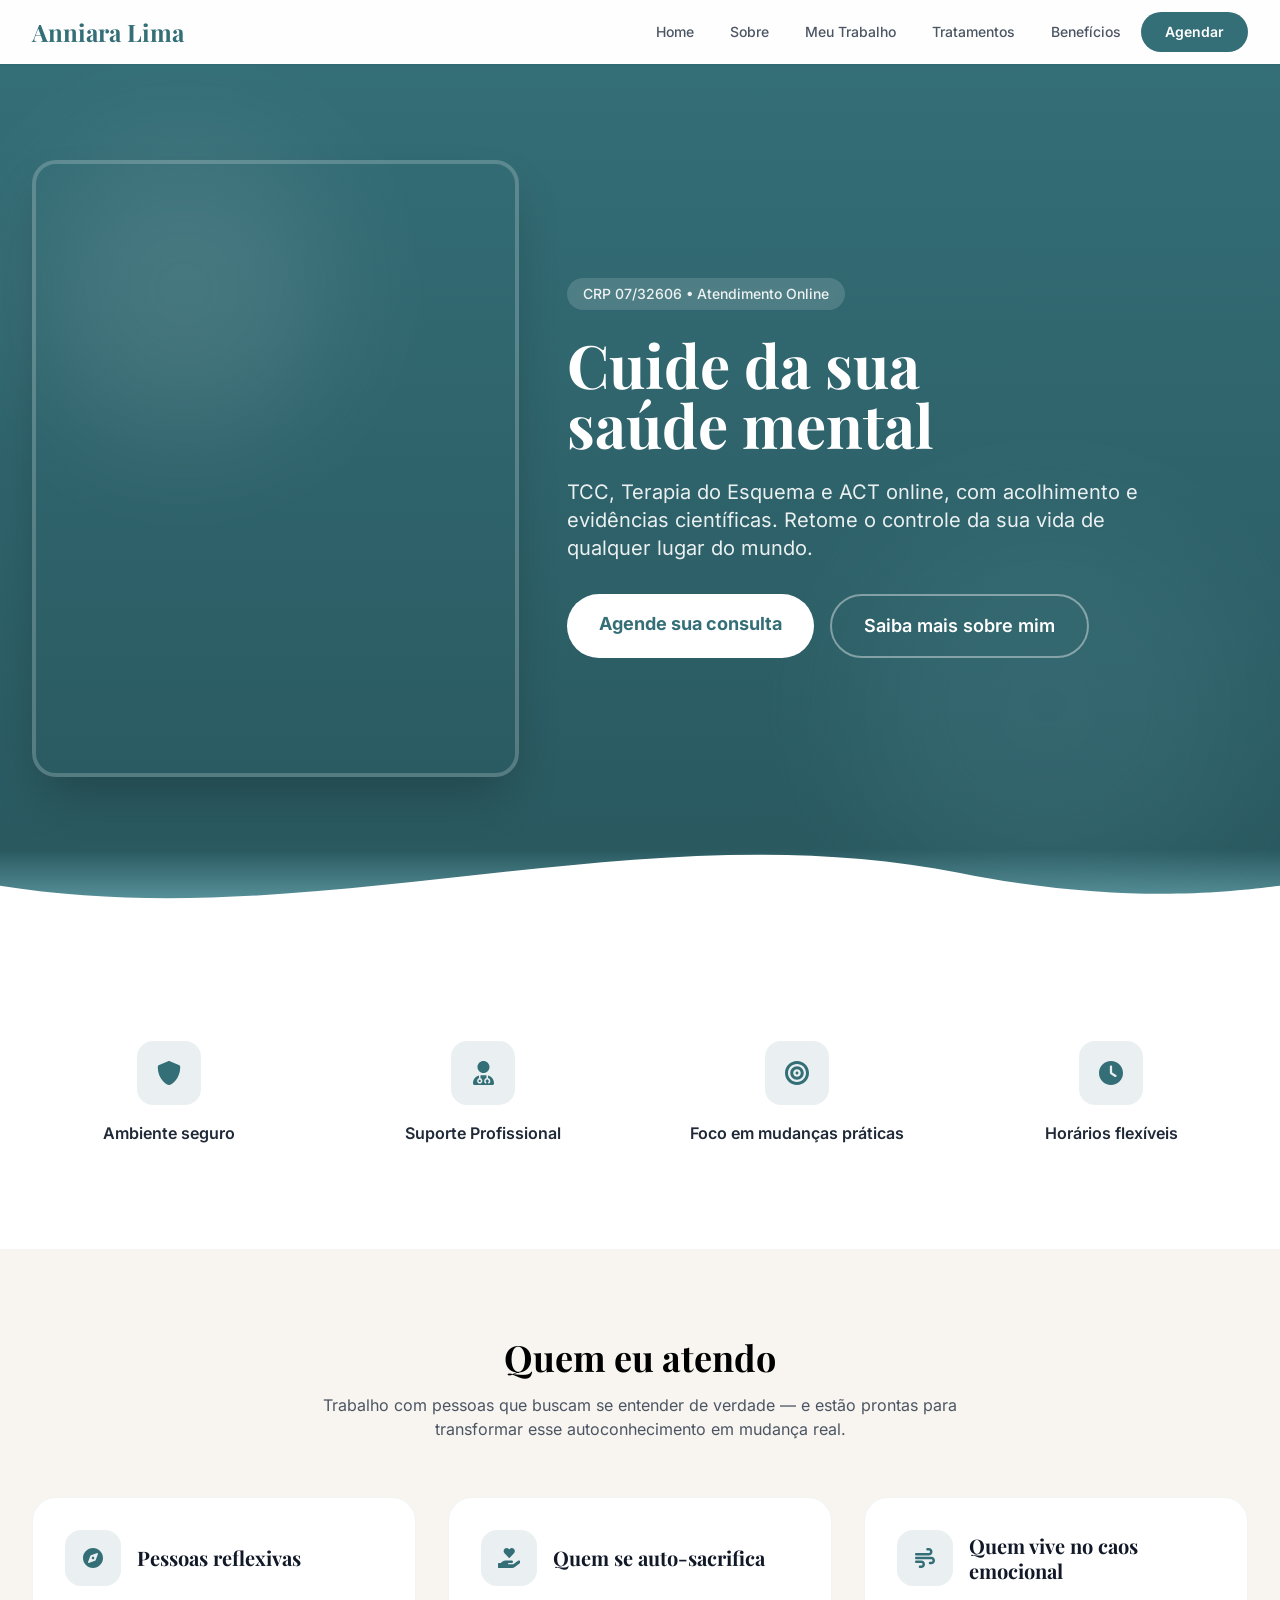
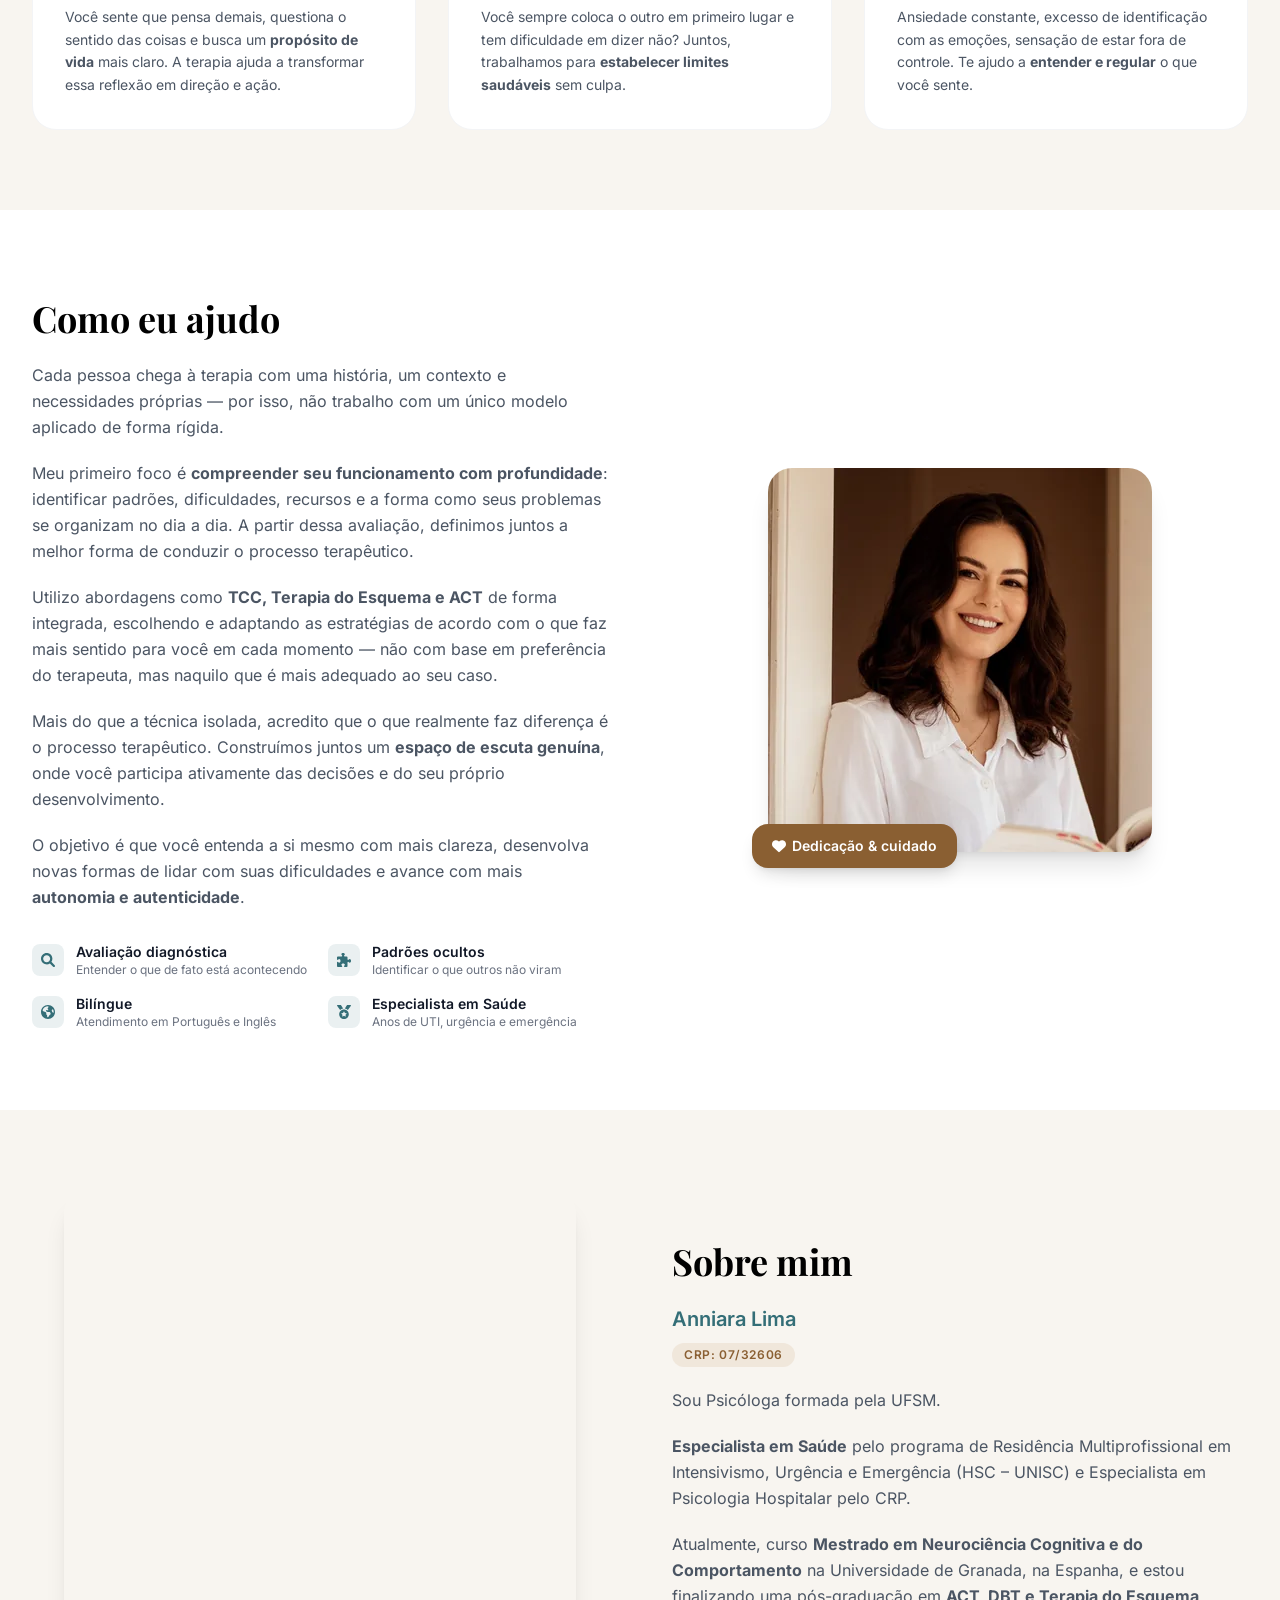
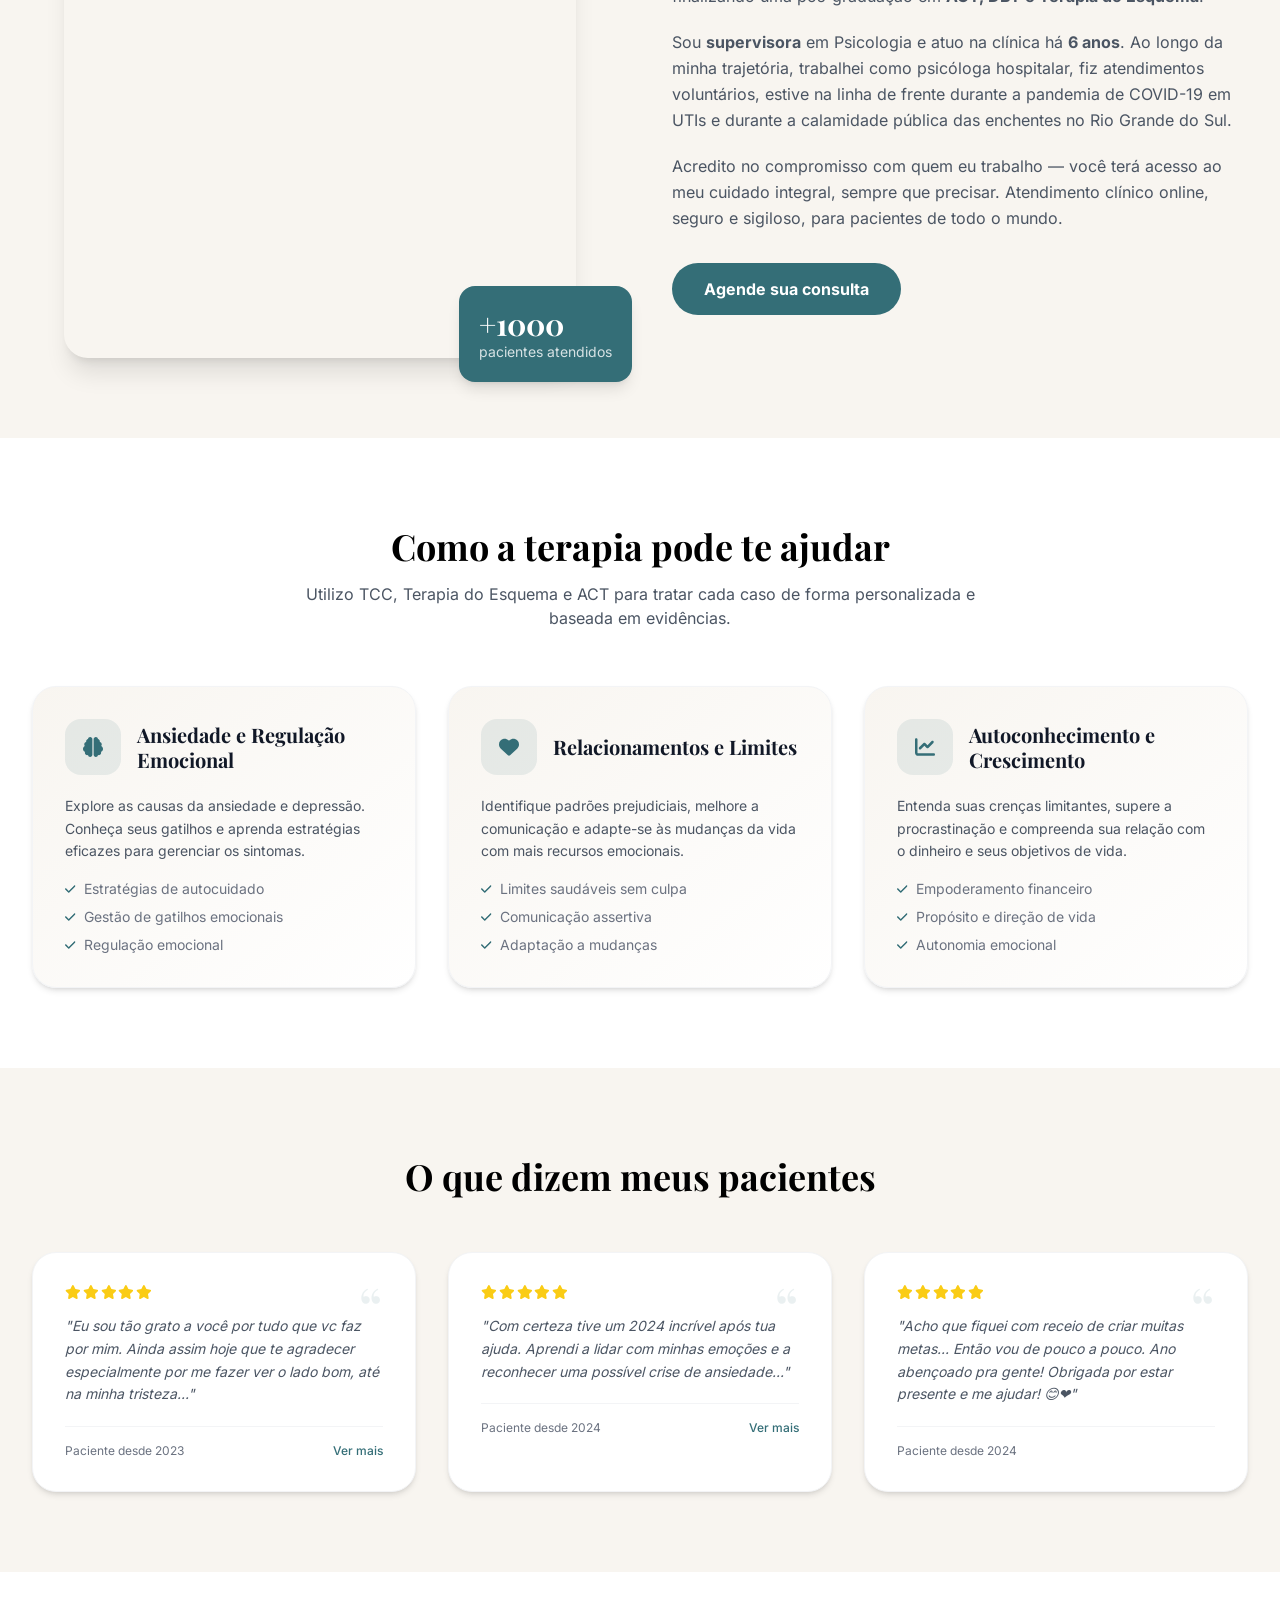
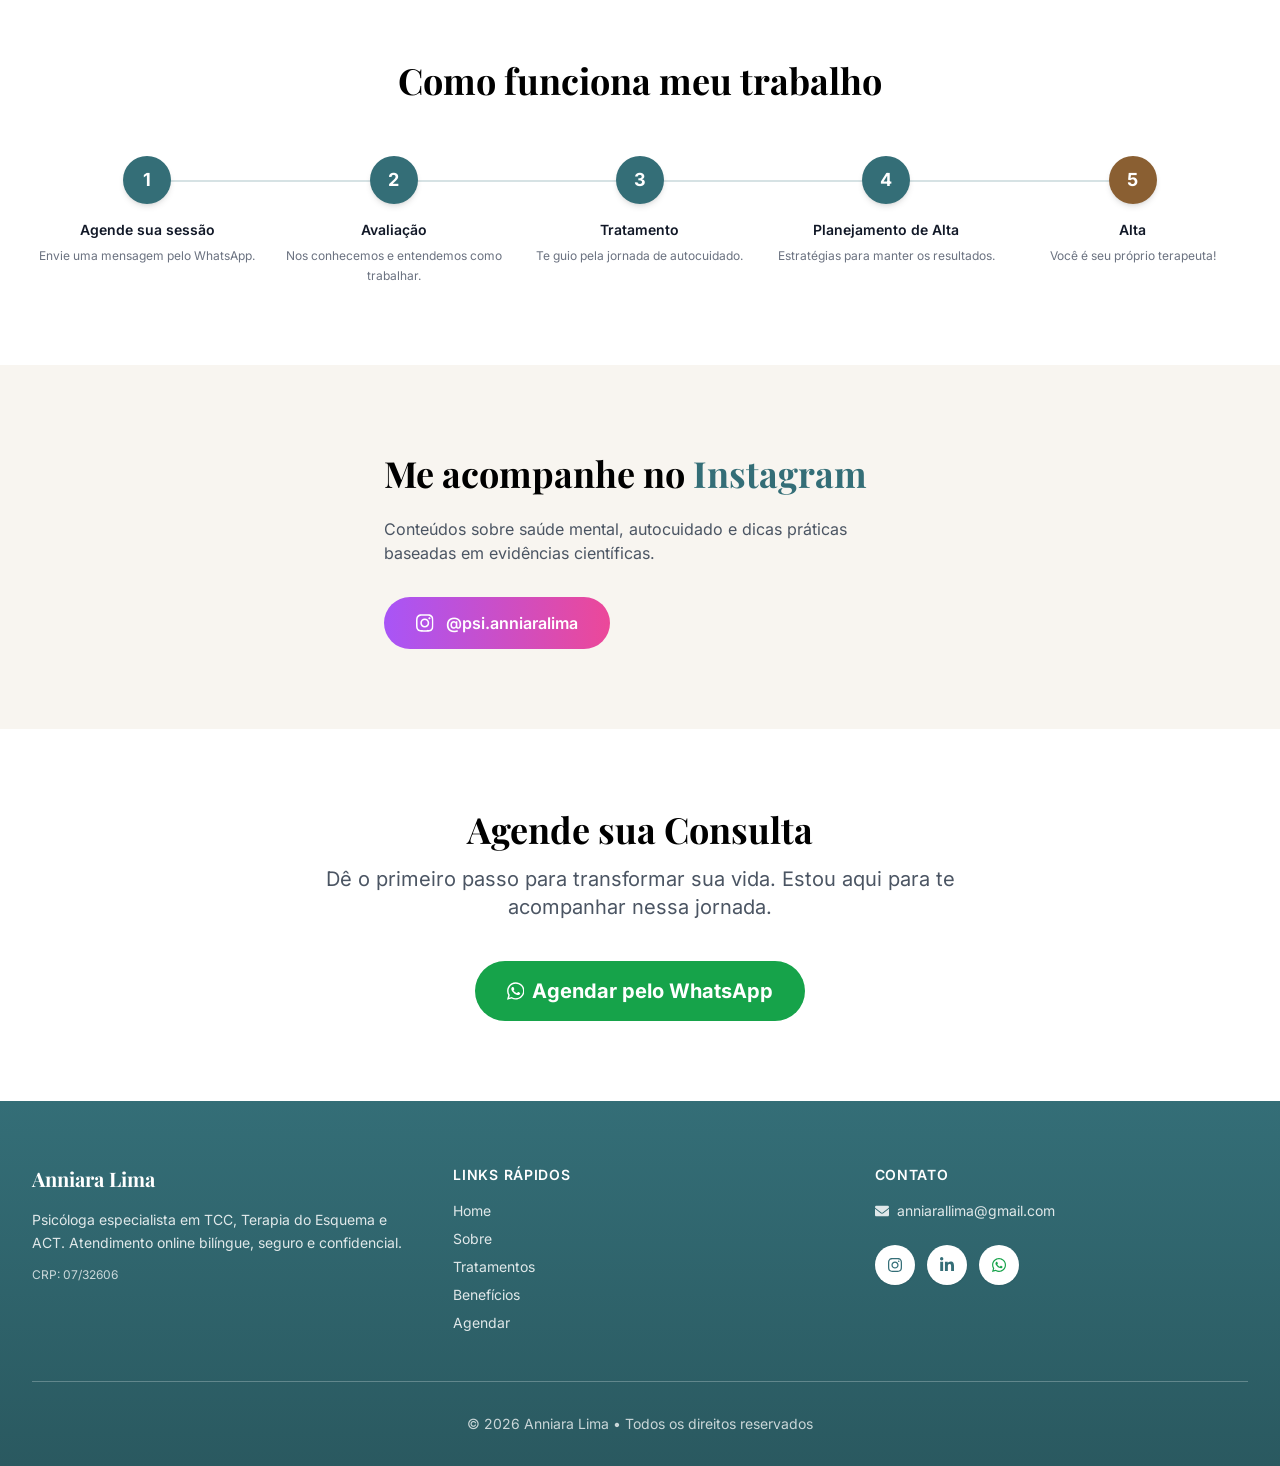
==== commit 8bab6298: "a11y+perf: corrigir contraste do hero no mobile e reduzir a imagem do LCP O relatório mobile do Page" ====
--- a/index.html
+++ b/index.html
@@ -50,7 +50,7 @@
     <link rel="preload" href="static/fonts/inter-latin.woff2" as="font" type="font/woff2" crossorigin>
     <link rel="preload" href="static/fonts/playfair-display-latin.woff2" as="font" type="font/woff2" crossorigin>
     <link rel="preload" as="image" fetchpriority="high" href="images/opt/hero-640.webp"
-        imagesrcset="images/opt/hero-480.webp 480w, images/opt/hero-640.webp 640w, images/opt/hero-900.webp 900w, images/opt/hero-1200.webp 1200w"
+        imagesrcset="images/opt/hero-480.webp 480w, images/opt/hero-640.webp 640w, images/opt/hero-768.webp 768w, images/opt/hero-900.webp 900w, images/opt/hero-1200.webp 1200w"
         imagesizes="(max-width: 767px) calc(100vw - 2rem), 512px">
     <link rel="stylesheet" href="styles.css">
     <link rel="apple-touch-icon" sizes="180x180" href="static/opt/apple-touch-icon.png">
@@ -129,7 +129,7 @@
 
     <!-- Hero Section -->
     <section id="home"
-        class="relative bg-gradient-to-b from-primary via-primary-dark to-primary_low text-white pt-16 md:pt-24 pb-32 md:pb-40 transition-section overflow-hidden">
+        class="relative bg-gradient-to-b from-primary from-0% via-primary-dark via-90% to-primary_low to-100% text-white pt-16 md:pt-24 pb-32 md:pb-40 transition-section overflow-hidden">
         <div class="absolute inset-0 opacity-10">
             <div class="absolute top-20 left-10 w-72 h-72 bg-white rounded-full blur-3xl"></div>
             <div class="absolute bottom-10 right-10 w-96 h-96 bg-primary_low rounded-full blur-3xl"></div>
@@ -138,7 +138,7 @@
             <div class="flex flex-col md:flex-row items-center justify-center gap-12">
                 <div class="md:w-5/12 flex justify-center">
                     <img src="images/opt/hero-640.webp"
-                        srcset="images/opt/hero-480.webp 480w, images/opt/hero-640.webp 640w, images/opt/hero-900.webp 900w, images/opt/hero-1200.webp 1200w"
+                        srcset="images/opt/hero-480.webp 480w, images/opt/hero-640.webp 640w, images/opt/hero-768.webp 768w, images/opt/hero-900.webp 900w, images/opt/hero-1200.webp 1200w"
                         sizes="(max-width: 767px) calc(100vw - 2rem), 512px"
                         width="640" height="814" fetchpriority="high" decoding="async"
                         alt="Psicóloga Anniara Lima - Especialista em Terapia Cognitivo-Comportamental"
@@ -151,7 +151,7 @@
                     <h1 class="font-serif text-4xl md:text-5xl lg:text-6xl font-bold mb-6 leading-tight">
                         Cuide da sua<br>saúde mental
                     </h1>
-                    <p class="text-lg md:text-xl mb-8 text-white/80 max-w-xl leading-relaxed">
+                    <p class="text-lg md:text-xl mb-8 text-white/90 max-w-xl leading-relaxed">
                         TCC, Terapia do Esquema e ACT online, com acolhimento e evidências científicas. Retome o
                         controle da sua vida de qualquer lugar do mundo.
                     </p>
@@ -372,7 +372,7 @@
             <div class="grid md:grid-cols-2 gap-16 items-center">
                 <div class="relative">
                     <img src="images/opt/sobre-640.webp"
-                        srcset="images/opt/sobre-480.webp 480w, images/opt/sobre-640.webp 640w, images/opt/sobre-900.webp 900w, images/opt/sobre-1200.webp 1200w"
+                        srcset="images/opt/sobre-480.webp 480w, images/opt/sobre-640.webp 640w, images/opt/sobre-768.webp 768w, images/opt/sobre-900.webp 900w, images/opt/sobre-1200.webp 1200w"
                         sizes="(max-width: 767px) calc(100vw - 2rem), 512px"
                         width="640" height="960" loading="lazy" decoding="async"
                         alt="Psicóloga Anniara Lima - Especialista em TCC e Saúde Mental"
--- a/styles.css
+++ b/styles.css
@@ -1 +1 @@
-*,:after,:before{--tw-border-spacing-x:0;--tw-border-spacing-y:0;--tw-translate-x:0;--tw-translate-y:0;--tw-rotate:0;--tw-skew-x:0;--tw-skew-y:0;--tw-scale-x:1;--tw-scale-y:1;--tw-pan-x: ;--tw-pan-y: ;--tw-pinch-zoom: ;--tw-scroll-snap-strictness:proximity;--tw-gradient-from-position: ;--tw-gradient-via-position: ;--tw-gradient-to-position: ;--tw-ordinal: ;--tw-slashed-zero: ;--tw-numeric-figure: ;--tw-numeric-spacing: ;--tw-numeric-fraction: ;--tw-ring-inset: ;--tw-ring-offset-width:0px;--tw-ring-offset-color:#fff;--tw-ring-color:rgba(59,130,246,.5);--tw-ring-offset-shadow:0 0 #0000;--tw-ring-shadow:0 0 #0000;--tw-shadow:0 0 #0000;--tw-shadow-colored:0 0 #0000;--tw-blur: ;--tw-brightness: ;--tw-contrast: ;--tw-grayscale: ;--tw-hue-rotate: ;--tw-invert: ;--tw-saturate: ;--tw-sepia: ;--tw-drop-shadow: ;--tw-backdrop-blur: ;--tw-backdrop-brightness: ;--tw-backdrop-contrast: ;--tw-backdrop-grayscale: ;--tw-backdrop-hue-rotate: ;--tw-backdrop-invert: ;--tw-backdrop-opacity: ;--tw-backdrop-saturate: ;--tw-backdrop-sepia: ;--tw-contain-size: ;--tw-contain-layout: ;--tw-contain-paint: ;--tw-contain-style: }::backdrop{--tw-border-spacing-x:0;--tw-border-spacing-y:0;--tw-translate-x:0;--tw-translate-y:0;--tw-rotate:0;--tw-skew-x:0;--tw-skew-y:0;--tw-scale-x:1;--tw-scale-y:1;--tw-pan-x: ;--tw-pan-y: ;--tw-pinch-zoom: ;--tw-scroll-snap-strictness:proximity;--tw-gradient-from-position: ;--tw-gradient-via-position: ;--tw-gradient-to-position: ;--tw-ordinal: ;--tw-slashed-zero: ;--tw-numeric-figure: ;--tw-numeric-spacing: ;--tw-numeric-fraction: ;--tw-ring-inset: ;--tw-ring-offset-width:0px;--tw-ring-offset-color:#fff;--tw-ring-color:rgba(59,130,246,.5);--tw-ring-offset-shadow:0 0 #0000;--tw-ring-shadow:0 0 #0000;--tw-shadow:0 0 #0000;--tw-shadow-colored:0 0 #0000;--tw-blur: ;--tw-brightness: ;--tw-contrast: ;--tw-grayscale: ;--tw-hue-rotate: ;--tw-invert: ;--tw-saturate: ;--tw-sepia: ;--tw-drop-shadow: ;--tw-backdrop-blur: ;--tw-backdrop-brightness: ;--tw-backdrop-contrast: ;--tw-backdrop-grayscale: ;--tw-backdrop-hue-rotate: ;--tw-backdrop-invert: ;--tw-backdrop-opacity: ;--tw-backdrop-saturate: ;--tw-backdrop-sepia: ;--tw-contain-size: ;--tw-contain-layout: ;--tw-contain-paint: ;--tw-contain-style: }/*! tailwindcss v3.4.17 | MIT License | https://tailwindcss.com*/*,:after,:before{box-sizing:border-box;border:0 solid #e5e7eb}:after,:before{--tw-content:""}:host,html{line-height:1.5;-webkit-text-size-adjust:100%;-moz-tab-size:4;-o-tab-size:4;tab-size:4;font-family:Inter,system-ui,sans-serif;font-feature-settings:normal;font-variation-settings:normal;-webkit-tap-highlight-color:transparent}body{margin:0;line-height:inherit}hr{height:0;color:inherit;border-top-width:1px}abbr:where([title]){-webkit-text-decoration:underline dotted;text-decoration:underline dotted}h1,h2,h3,h4,h5,h6{font-size:inherit;font-weight:inherit}a{color:inherit;text-decoration:inherit}b,strong{font-weight:bolder}code,kbd,pre,samp{font-family:ui-monospace,SFMono-Regular,Menlo,Monaco,Consolas,Liberation Mono,Courier New,monospace;font-feature-settings:normal;font-variation-settings:normal;font-size:1em}small{font-size:80%}sub,sup{font-size:75%;line-height:0;position:relative;vertical-align:baseline}sub{bottom:-.25em}sup{top:-.5em}table{text-indent:0;border-color:inherit;border-collapse:collapse}button,input,optgroup,select,textarea{font-family:inherit;font-feature-settings:inherit;font-variation-settings:inherit;font-size:100%;font-weight:inherit;line-height:inherit;letter-spacing:inherit;color:inherit;margin:0;padding:0}button,select{text-transform:none}button,input:where([type=button]),input:where([type=reset]),input:where([type=submit]){-webkit-appearance:button;background-color:transparent;background-image:none}:-moz-focusring{outline:auto}:-moz-ui-invalid{box-shadow:none}progress{vertical-align:baseline}::-webkit-inner-spin-button,::-webkit-outer-spin-button{height:auto}[type=search]{-webkit-appearance:textfield;outline-offset:-2px}::-webkit-search-decoration{-webkit-appearance:none}::-webkit-file-upload-button{-webkit-appearance:button;font:inherit}summary{display:list-item}blockquote,dd,dl,figure,h1,h2,h3,h4,h5,h6,hr,p,pre{margin:0}fieldset{margin:0}fieldset,legend{padding:0}menu,ol,ul{list-style:none;margin:0;padding:0}dialog{padding:0}textarea{resize:vertical}input::-moz-placeholder,textarea::-moz-placeholder{opacity:1;color:#9ca3af}input::placeholder,textarea::placeholder{opacity:1;color:#9ca3af}[role=button],button{cursor:pointer}:disabled{cursor:default}audio,canvas,embed,iframe,img,object,svg,video{display:block;vertical-align:middle}img,video{max-width:100%;height:auto}[hidden]:where(:not([hidden=until-found])){display:none}.sr-only{position:absolute;width:1px;height:1px;padding:0;margin:-1px;overflow:hidden;clip:rect(0,0,0,0);white-space:nowrap;border-width:0}.visible{visibility:visible}.invisible{visibility:hidden}.fixed{position:fixed}.absolute{position:absolute}.relative{position:relative}.sticky{position:sticky}.inset-0{inset:0}.-bottom-4{bottom:-1rem}.-bottom-6{bottom:-1.5rem}.-left-4{left:-1rem}.-right-6{right:-1.5rem}.bottom-0{bottom:0}.bottom-10{bottom:2.5rem}.bottom-8{bottom:2rem}.left-0{left:0}.left-10{left:2.5rem}.left-6{left:1.5rem}.left-\[10\%\]{left:10%}.right-0{right:0}.right-10{right:2.5rem}.right-8{right:2rem}.right-\[10\%\]{right:10%}.top-0{top:0}.top-20{top:5rem}.top-6{top:1.5rem}.z-10{z-index:10}.z-50{z-index:50}.z-\[60\]{z-index:60}.order-1{order:1}.order-2{order:2}.mx-auto{margin-left:auto;margin-right:auto}.-ml-\[1px\]{margin-left:-1px}.mb-1\.5{margin-bottom:.375rem}.mb-10{margin-bottom:2.5rem}.mb-12{margin-bottom:3rem}.mb-14{margin-bottom:3.5rem}.mb-2{margin-bottom:.5rem}.mb-3{margin-bottom:.75rem}.mb-4{margin-bottom:1rem}.mb-5{margin-bottom:1.25rem}.mb-6{margin-bottom:1.5rem}.mb-8{margin-bottom:2rem}.ml-4{margin-left:1rem}.mr-1\.5{margin-right:.375rem}.mr-2{margin-right:.5rem}.mt-0\.5{margin-top:.125rem}.mt-2{margin-top:.5rem}.mt-3{margin-top:.75rem}.mt-4{margin-top:1rem}.mt-5{margin-top:1.25rem}.mt-6{margin-top:1.5rem}.block{display:block}.inline-block{display:inline-block}.flex{display:flex}.inline-flex{display:inline-flex}.grid{display:grid}.hidden{display:none}.h-0\.5{height:.125rem}.h-10{height:2.5rem}.h-12{height:3rem}.h-14{height:3.5rem}.h-16{height:4rem}.h-20{height:5rem}.h-72{height:18rem}.h-8{height:2rem}.h-96{height:24rem}.h-auto{height:auto}.h-full{height:100%}.w-0\.5{width:.125rem}.w-10{width:2.5rem}.w-12{width:3rem}.w-14{width:3.5rem}.w-16{width:4rem}.w-72{width:18rem}.w-8{width:2rem}.w-96{width:24rem}.w-full{width:100%}.max-w-2xl{max-width:42rem}.max-w-7xl{max-width:80rem}.max-w-lg{max-width:32rem}.max-w-sm{max-width:24rem}.max-w-xl{max-width:36rem}.flex-shrink-0{flex-shrink:0}.translate-x-full{--tw-translate-x:100%}.transform,.translate-x-full{transform:translate(var(--tw-translate-x),var(--tw-translate-y)) rotate(var(--tw-rotate)) skewX(var(--tw-skew-x)) skewY(var(--tw-skew-y)) scaleX(var(--tw-scale-x)) scaleY(var(--tw-scale-y))}.cursor-default{cursor:default}.cursor-pointer{cursor:pointer}.grid-cols-1{grid-template-columns:repeat(1,minmax(0,1fr))}.grid-cols-2{grid-template-columns:repeat(2,minmax(0,1fr))}.flex-row{flex-direction:row}.flex-col{flex-direction:column}.items-start{align-items:flex-start}.items-center{align-items:center}.justify-center{justify-content:center}.justify-between{justify-content:space-between}.gap-12{gap:3rem}.gap-16{gap:4rem}.gap-2{gap:.5rem}.gap-3{gap:.75rem}.gap-4{gap:1rem}.gap-6{gap:1.5rem}.gap-8{gap:2rem}.space-x-0\.5>:not([hidden])~:not([hidden]){--tw-space-x-reverse:0;margin-right:calc(.125rem*var(--tw-space-x-reverse));margin-left:calc(.125rem*(1 - var(--tw-space-x-reverse)))}.space-x-1>:not([hidden])~:not([hidden]){--tw-space-x-reverse:0;margin-right:calc(.25rem*var(--tw-space-x-reverse));margin-left:calc(.25rem*(1 - var(--tw-space-x-reverse)))}.space-x-3>:not([hidden])~:not([hidden]){--tw-space-x-reverse:0;margin-right:calc(.75rem*var(--tw-space-x-reverse));margin-left:calc(.75rem*(1 - var(--tw-space-x-reverse)))}.space-y-2>:not([hidden])~:not([hidden]){--tw-space-y-reverse:0;margin-top:calc(.5rem*(1 - var(--tw-space-y-reverse)));margin-bottom:calc(.5rem*var(--tw-space-y-reverse))}.overflow-hidden{overflow:hidden}.rounded-2xl{border-radius:1rem}.rounded-3xl{border-radius:1.5rem}.rounded-full{border-radius:9999px}.rounded-lg{border-radius:.5rem}.rounded-xl{border-radius:.75rem}.border{border-width:1px}.border-2{border-width:2px}.border-4{border-width:4px}.border-b{border-bottom-width:1px}.border-t{border-top-width:1px}.border-gray-100{--tw-border-opacity:1;border-color:rgb(243 244 246/var(--tw-border-opacity,1))}.border-white\/20{border-color:hsla(0,0%,100%,.2)}.border-white\/25{border-color:hsla(0,0%,100%,.25)}.border-white\/30{border-color:hsla(0,0%,100%,.3)}.border-white\/40{border-color:hsla(0,0%,100%,.4)}.bg-black\/50{background-color:rgba(0,0,0,.5)}.bg-green-600{--tw-bg-opacity:1;background-color:rgb(22 163 74/var(--tw-bg-opacity,1))}.bg-primary{--tw-bg-opacity:1;background-color:rgb(52 110 119/var(--tw-bg-opacity,1))}.bg-primary\/10{background-color:rgba(52,110,119,.1)}.bg-primary\/20{background-color:rgba(52,110,119,.2)}.bg-primary_low{--tw-bg-opacity:1;background-color:rgb(121 186 196/var(--tw-bg-opacity,1))}.bg-soft-bg{--tw-bg-opacity:1;background-color:rgb(248 245 240/var(--tw-bg-opacity,1))}.bg-warm-dark{--tw-bg-opacity:1;background-color:rgb(138 95 50/var(--tw-bg-opacity,1))}.bg-warm\/15{background-color:hsla(29,43%,59%,.15)}.bg-white{--tw-bg-opacity:1;background-color:rgb(255 255 255/var(--tw-bg-opacity,1))}.bg-white\/15{background-color:hsla(0,0%,100%,.15)}.bg-white\/90{background-color:hsla(0,0%,100%,.9)}.bg-gradient-to-b{background-image:linear-gradient(to bottom,var(--tw-gradient-stops))}.bg-gradient-to-br{background-image:linear-gradient(to bottom right,var(--tw-gradient-stops))}.bg-gradient-to-r{background-image:linear-gradient(to right,var(--tw-gradient-stops))}.from-primary{--tw-gradient-from:#346e77 var(--tw-gradient-from-position);--tw-gradient-to:rgba(52,110,119,0) var(--tw-gradient-to-position);--tw-gradient-stops:var(--tw-gradient-from),var(--tw-gradient-to)}.from-purple-500{--tw-gradient-from:#a855f7 var(--tw-gradient-from-position);--tw-gradient-to:rgba(168,85,247,0) var(--tw-gradient-to-position);--tw-gradient-stops:var(--tw-gradient-from),var(--tw-gradient-to)}.from-soft-bg{--tw-gradient-from:#f8f5f0 var(--tw-gradient-from-position);--tw-gradient-to:hsla(38,36%,96%,0) var(--tw-gradient-to-position);--tw-gradient-stops:var(--tw-gradient-from),var(--tw-gradient-to)}.via-primary-dark{--tw-gradient-to:rgba(42,89,96,0) var(--tw-gradient-to-position);--tw-gradient-stops:var(--tw-gradient-from),#2a5960 var(--tw-gradient-via-position),var(--tw-gradient-to)}.to-pink-500{--tw-gradient-to:#ec4899 var(--tw-gradient-to-position)}.to-primary-dark{--tw-gradient-to:#2a5960 var(--tw-gradient-to-position)}.to-primary_low{--tw-gradient-to:#79bac4 var(--tw-gradient-to-position)}.to-white{--tw-gradient-to:#fff var(--tw-gradient-to-position)}.object-cover{-o-object-fit:cover;object-fit:cover}.p-2{padding:.5rem}.p-5{padding:1.25rem}.p-6{padding:1.5rem}.p-8{padding:2rem}.px-3{padding-left:.75rem;padding-right:.75rem}.px-4{padding-left:1rem;padding-right:1rem}.px-5{padding-left:1.25rem;padding-right:1.25rem}.px-6{padding-left:1.5rem;padding-right:1.5rem}.px-8{padding-left:2rem;padding-right:2rem}.py-1{padding-top:.25rem;padding-bottom:.25rem}.py-1\.5{padding-top:.375rem;padding-bottom:.375rem}.py-2{padding-top:.5rem;padding-bottom:.5rem}.py-2\.5{padding-top:.625rem;padding-bottom:.625rem}.py-20{padding-top:5rem;padding-bottom:5rem}.py-3{padding-top:.75rem;padding-bottom:.75rem}.py-3\.5{padding-top:.875rem;padding-bottom:.875rem}.py-4{padding-top:1rem;padding-bottom:1rem}.pb-32{padding-bottom:8rem}.pb-8{padding-bottom:2rem}.pt-16{padding-top:4rem}.pt-4{padding-top:1rem}.pt-8{padding-top:2rem}.text-left{text-align:left}.text-center{text-align:center}.font-sans{font-family:Inter,system-ui,sans-serif}.font-serif{font-family:Playfair Display,Georgia,serif}.text-2xl{font-size:1.5rem;line-height:2rem}.text-3xl{font-size:1.875rem;line-height:2.25rem}.text-4xl{font-size:2.25rem;line-height:2.5rem}.text-6xl{font-size:3.75rem;line-height:1}.text-base{font-size:1rem;line-height:1.5rem}.text-lg{font-size:1.125rem;line-height:1.75rem}.text-sm{font-size:.875rem;line-height:1.25rem}.text-xl{font-size:1.25rem;line-height:1.75rem}.text-xs{font-size:.75rem;line-height:1rem}.font-bold{font-weight:700}.font-medium{font-weight:500}.font-semibold{font-weight:600}.uppercase{text-transform:uppercase}.italic{font-style:italic}.leading-none{line-height:1}.leading-relaxed{line-height:1.625}.leading-tight{line-height:1.25}.tracking-wider{letter-spacing:.05em}.text-gray-500{--tw-text-opacity:1;color:rgb(107 114 128/var(--tw-text-opacity,1))}.text-gray-600{--tw-text-opacity:1;color:rgb(75 85 99/var(--tw-text-opacity,1))}.text-gray-700{--tw-text-opacity:1;color:rgb(55 65 81/var(--tw-text-opacity,1))}.text-gray-800{--tw-text-opacity:1;color:rgb(31 41 55/var(--tw-text-opacity,1))}.text-gray-900{--tw-text-opacity:1;color:rgb(17 24 39/var(--tw-text-opacity,1))}.text-green-600{--tw-text-opacity:1;color:rgb(22 163 74/var(--tw-text-opacity,1))}.text-primary{--tw-text-opacity:1;color:rgb(52 110 119/var(--tw-text-opacity,1))}.text-primary\/10{color:rgba(52,110,119,.1)}.text-warm-dark{--tw-text-opacity:1;color:rgb(138 95 50/var(--tw-text-opacity,1))}.text-white{--tw-text-opacity:1;color:rgb(255 255 255/var(--tw-text-opacity,1))}.text-white\/75{color:hsla(0,0%,100%,.75)}.text-white\/80{color:hsla(0,0%,100%,.8)}.text-white\/85{color:hsla(0,0%,100%,.85)}.text-white\/90{color:hsla(0,0%,100%,.9)}.text-yellow-400{--tw-text-opacity:1;color:rgb(250 204 21/var(--tw-text-opacity,1))}.opacity-0{opacity:0}.opacity-10{opacity:.1}.opacity-100{opacity:1}.shadow-2xl{--tw-shadow:0 25px 50px -12px rgba(0,0,0,.25);--tw-shadow-colored:0 25px 50px -12px var(--tw-shadow-color)}.shadow-2xl,.shadow-lg{box-shadow:var(--tw-ring-offset-shadow,0 0 #0000),var(--tw-ring-shadow,0 0 #0000),var(--tw-shadow)}.shadow-lg{--tw-shadow:0 10px 15px -3px rgba(0,0,0,.1),0 4px 6px -4px rgba(0,0,0,.1);--tw-shadow-colored:0 10px 15px -3px var(--tw-shadow-color),0 4px 6px -4px var(--tw-shadow-color)}.shadow-md{--tw-shadow:0 4px 6px -1px rgba(0,0,0,.1),0 2px 4px -2px rgba(0,0,0,.1);--tw-shadow-colored:0 4px 6px -1px var(--tw-shadow-color),0 2px 4px -2px var(--tw-shadow-color)}.shadow-md,.shadow-sm{box-shadow:var(--tw-ring-offset-shadow,0 0 #0000),var(--tw-ring-shadow,0 0 #0000),var(--tw-shadow)}.shadow-sm{--tw-shadow:0 1px 2px 0 rgba(0,0,0,.05);--tw-shadow-colored:0 1px 2px 0 var(--tw-shadow-color)}.shadow-xl{--tw-shadow:0 20px 25px -5px rgba(0,0,0,.1),0 8px 10px -6px rgba(0,0,0,.1);--tw-shadow-colored:0 20px 25px -5px var(--tw-shadow-color),0 8px 10px -6px var(--tw-shadow-color);box-shadow:var(--tw-ring-offset-shadow,0 0 #0000),var(--tw-ring-shadow,0 0 #0000),var(--tw-shadow)}.blur-3xl{--tw-blur:blur(64px);filter:var(--tw-blur) var(--tw-brightness) var(--tw-contrast) var(--tw-grayscale) var(--tw-hue-rotate) var(--tw-invert) var(--tw-saturate) var(--tw-sepia) var(--tw-drop-shadow)}.backdrop-blur-md{--tw-backdrop-blur:blur(12px)}.backdrop-blur-md,.backdrop-blur-sm{-webkit-backdrop-filter:var(--tw-backdrop-blur) var(--tw-backdrop-brightness) var(--tw-backdrop-contrast) var(--tw-backdrop-grayscale) var(--tw-backdrop-hue-rotate) var(--tw-backdrop-invert) var(--tw-backdrop-opacity) var(--tw-backdrop-saturate) var(--tw-backdrop-sepia);backdrop-filter:var(--tw-backdrop-blur) var(--tw-backdrop-brightness) var(--tw-backdrop-contrast) var(--tw-backdrop-grayscale) var(--tw-backdrop-hue-rotate) var(--tw-backdrop-invert) var(--tw-backdrop-opacity) var(--tw-backdrop-saturate) var(--tw-backdrop-sepia)}.backdrop-blur-sm{--tw-backdrop-blur:blur(4px)}.transition{transition-property:color,background-color,border-color,text-decoration-color,fill,stroke,opacity,box-shadow,transform,filter,-webkit-backdrop-filter;transition-property:color,background-color,border-color,text-decoration-color,fill,stroke,opacity,box-shadow,transform,filter,backdrop-filter;transition-property:color,background-color,border-color,text-decoration-color,fill,stroke,opacity,box-shadow,transform,filter,backdrop-filter,-webkit-backdrop-filter;transition-timing-function:cubic-bezier(.4,0,.2,1);transition-duration:.15s}.transition-all{transition-property:all;transition-timing-function:cubic-bezier(.4,0,.2,1);transition-duration:.15s}.transition-colors{transition-property:color,background-color,border-color,text-decoration-color,fill,stroke;transition-timing-function:cubic-bezier(.4,0,.2,1);transition-duration:.15s}.transition-transform{transition-property:transform;transition-timing-function:cubic-bezier(.4,0,.2,1);transition-duration:.15s}.duration-300{transition-duration:.3s}@font-face{font-family:Playfair Display;font-style:normal;font-weight:400 700;font-display:swap;src:url(static/fonts/playfair-display-latin.woff2) format("woff2");unicode-range:u+00??,u+0131,u+0152-0153,u+02bb-02bc,u+02c6,u+02da,u+02dc,u+0304,u+0308,u+0329,u+2000-206f,u+20ac,u+2122,u+2191,u+2193,u+2212,u+2215,u+feff,u+fffd}@font-face{font-family:Playfair Display;font-style:normal;font-weight:400 700;font-display:swap;src:url(static/fonts/playfair-display-latin-ext.woff2) format("woff2");unicode-range:u+0100-02ba,u+02bd-02c5,u+02c7-02cc,u+02ce-02d7,u+02dd-02ff,u+0304,u+0308,u+0329,u+1d00-1dbf,u+1e00-1e9f,u+1ef2-1eff,u+2020,u+20a0-20ab,u+20ad-20c0,u+2113,u+2c60-2c7f,u+a720-a7ff}@font-face{font-family:Inter;font-style:normal;font-weight:300 700;font-display:swap;src:url(static/fonts/inter-latin.woff2) format("woff2");unicode-range:u+00??,u+0131,u+0152-0153,u+02bb-02bc,u+02c6,u+02da,u+02dc,u+0304,u+0308,u+0329,u+2000-206f,u+20ac,u+2122,u+2191,u+2193,u+2212,u+2215,u+feff,u+fffd}@font-face{font-family:Inter;font-style:normal;font-weight:300 700;font-display:swap;src:url(static/fonts/inter-latin-ext.woff2) format("woff2");unicode-range:u+0100-02ba,u+02bd-02c5,u+02c7-02cc,u+02ce-02d7,u+02dd-02ff,u+0304,u+0308,u+0329,u+1d00-1dbf,u+1e00-1e9f,u+1ef2-1eff,u+2020,u+20a0-20ab,u+20ad-20c0,u+2113,u+2c60-2c7f,u+a720-a7ff}html{scroll-behavior:smooth}.transition-section{opacity:0;transform:translateY(30px);transition:opacity .7s cubic-bezier(.4,0,.2,1),transform .7s cubic-bezier(.4,0,.2,1)}.transition-section.visible{opacity:1;transform:translateY(0)}.nav-link:after{content:"";position:absolute;bottom:0;left:50%;width:0;height:2px;background:#346e77;transition:all .3s ease;transform:translateX(-50%)}.nav-link:hover:after{width:60%}.hero-image{animation:heroFloat 6s ease-in-out infinite}@keyframes heroFloat{0%,to{transform:translateY(0)}50%{transform:translateY(-8px)}}#whatsappButton:before{content:"";position:absolute;inset:-4px;border-radius:50%;background:rgba(34,197,94,.3);animation:waPulse 2s ease-in-out infinite;z-index:-1}@keyframes waPulse{0%,to{transform:scale(1);opacity:.5}50%{transform:scale(1.3);opacity:0}}.icon{height:1em;width:auto;display:inline-block;fill:currentColor;vertical-align:-.125em;flex-shrink:0}@media (prefers-reduced-motion:reduce){#whatsappButton:before,.hero-image,.transition-section{animation:none;transition:none;opacity:1;transform:none}}.hover\:-translate-y-0\.5:hover{--tw-translate-y:-0.125rem}.hover\:-translate-y-0\.5:hover,.hover\:-translate-y-1:hover{transform:translate(var(--tw-translate-x),var(--tw-translate-y)) rotate(var(--tw-rotate)) skewX(var(--tw-skew-x)) skewY(var(--tw-skew-y)) scaleX(var(--tw-scale-x)) scaleY(var(--tw-scale-y))}.hover\:-translate-y-1:hover{--tw-translate-y:-0.25rem}.hover\:-translate-y-2:hover{--tw-translate-y:-0.5rem;transform:translate(var(--tw-translate-x),var(--tw-translate-y)) rotate(var(--tw-rotate)) skewX(var(--tw-skew-x)) skewY(var(--tw-skew-y)) scaleX(var(--tw-scale-x)) scaleY(var(--tw-scale-y))}.hover\:bg-accent:hover{--tw-bg-opacity:1;background-color:rgb(246 241 234/var(--tw-bg-opacity,1))}.hover\:bg-green-500:hover{--tw-bg-opacity:1;background-color:rgb(34 197 94/var(--tw-bg-opacity,1))}.hover\:bg-green-700:hover{--tw-bg-opacity:1;background-color:rgb(21 128 61/var(--tw-bg-opacity,1))}.hover\:bg-primary-dark:hover{--tw-bg-opacity:1;background-color:rgb(42 89 96/var(--tw-bg-opacity,1))}.hover\:bg-primary\/5:hover{background-color:rgba(52,110,119,.05)}.hover\:bg-soft-bg:hover{--tw-bg-opacity:1;background-color:rgb(248 245 240/var(--tw-bg-opacity,1))}.hover\:bg-white\/10:hover{background-color:hsla(0,0%,100%,.1)}.hover\:bg-white\/25:hover{background-color:hsla(0,0%,100%,.25)}.hover\:from-purple-600:hover{--tw-gradient-from:#9333ea var(--tw-gradient-from-position);--tw-gradient-to:rgba(147,51,234,0) var(--tw-gradient-to-position);--tw-gradient-stops:var(--tw-gradient-from),var(--tw-gradient-to)}.hover\:to-pink-600:hover{--tw-gradient-to:#db2777 var(--tw-gradient-to-position)}.hover\:text-primary:hover{--tw-text-opacity:1;color:rgb(52 110 119/var(--tw-text-opacity,1))}.hover\:text-primary-dark:hover{--tw-text-opacity:1;color:rgb(42 89 96/var(--tw-text-opacity,1))}.hover\:text-primary_low:hover{--tw-text-opacity:1;color:rgb(121 186 196/var(--tw-text-opacity,1))}.hover\:text-white:hover{--tw-text-opacity:1;color:rgb(255 255 255/var(--tw-text-opacity,1))}.hover\:shadow-lg:hover{--tw-shadow:0 10px 15px -3px rgba(0,0,0,.1),0 4px 6px -4px rgba(0,0,0,.1);--tw-shadow-colored:0 10px 15px -3px var(--tw-shadow-color),0 4px 6px -4px var(--tw-shadow-color)}.hover\:shadow-lg:hover,.hover\:shadow-xl:hover{box-shadow:var(--tw-ring-offset-shadow,0 0 #0000),var(--tw-ring-shadow,0 0 #0000),var(--tw-shadow)}.hover\:shadow-xl:hover{--tw-shadow:0 20px 25px -5px rgba(0,0,0,.1),0 8px 10px -6px rgba(0,0,0,.1);--tw-shadow-colored:0 20px 25px -5px var(--tw-shadow-color),0 8px 10px -6px var(--tw-shadow-color)}.group:hover .group-hover\:scale-110{--tw-scale-x:1.1;--tw-scale-y:1.1;transform:translate(var(--tw-translate-x),var(--tw-translate-y)) rotate(var(--tw-rotate)) skewX(var(--tw-skew-x)) skewY(var(--tw-skew-y)) scaleX(var(--tw-scale-x)) scaleY(var(--tw-scale-y))}.group:hover .group-hover\:bg-primary{--tw-bg-opacity:1;background-color:rgb(52 110 119/var(--tw-bg-opacity,1))}.group:hover .group-hover\:text-white{--tw-text-opacity:1;color:rgb(255 255 255/var(--tw-text-opacity,1))}@media (min-width:640px){.sm\:flex-row{flex-direction:row}.sm\:px-6{padding-left:1.5rem;padding-right:1.5rem}}@media (min-width:768px){.md\:order-1{order:1}.md\:order-2{order:2}.md\:mb-4{margin-bottom:1rem}.md\:block{display:block}.md\:flex{display:flex}.md\:hidden{display:none}.md\:h-32{height:8rem}.md\:w-5\/12{width:41.666667%}.md\:w-7\/12{width:58.333333%}.md\:max-w-none{max-width:none}.md\:grid-cols-2{grid-template-columns:repeat(2,minmax(0,1fr))}.md\:grid-cols-3{grid-template-columns:repeat(3,minmax(0,1fr))}.md\:grid-cols-4{grid-template-columns:repeat(4,minmax(0,1fr))}.md\:grid-cols-5{grid-template-columns:repeat(5,minmax(0,1fr))}.md\:flex-row{flex-direction:row}.md\:flex-col{flex-direction:column}.md\:justify-start{justify-content:flex-start}.md\:gap-0{gap:0}.md\:gap-10{gap:2.5rem}.md\:gap-4{gap:1rem}.md\:pb-40{padding-bottom:10rem}.md\:pt-24{padding-top:6rem}.md\:text-left{text-align:left}.md\:text-center{text-align:center}.md\:text-4xl{font-size:2.25rem;line-height:2.5rem}.md\:text-5xl{font-size:3rem;line-height:1}.md\:text-xl{font-size:1.25rem;line-height:1.75rem}}@media (min-width:1024px){.lg\:px-8{padding-left:2rem;padding-right:2rem}.lg\:text-6xl{font-size:3.75rem;line-height:1}}+*,:after,:before{--tw-border-spacing-x:0;--tw-border-spacing-y:0;--tw-translate-x:0;--tw-translate-y:0;--tw-rotate:0;--tw-skew-x:0;--tw-skew-y:0;--tw-scale-x:1;--tw-scale-y:1;--tw-pan-x: ;--tw-pan-y: ;--tw-pinch-zoom: ;--tw-scroll-snap-strictness:proximity;--tw-gradient-from-position: ;--tw-gradient-via-position: ;--tw-gradient-to-position: ;--tw-ordinal: ;--tw-slashed-zero: ;--tw-numeric-figure: ;--tw-numeric-spacing: ;--tw-numeric-fraction: ;--tw-ring-inset: ;--tw-ring-offset-width:0px;--tw-ring-offset-color:#fff;--tw-ring-color:rgba(59,130,246,.5);--tw-ring-offset-shadow:0 0 #0000;--tw-ring-shadow:0 0 #0000;--tw-shadow:0 0 #0000;--tw-shadow-colored:0 0 #0000;--tw-blur: ;--tw-brightness: ;--tw-contrast: ;--tw-grayscale: ;--tw-hue-rotate: ;--tw-invert: ;--tw-saturate: ;--tw-sepia: ;--tw-drop-shadow: ;--tw-backdrop-blur: ;--tw-backdrop-brightness: ;--tw-backdrop-contrast: ;--tw-backdrop-grayscale: ;--tw-backdrop-hue-rotate: ;--tw-backdrop-invert: ;--tw-backdrop-opacity: ;--tw-backdrop-saturate: ;--tw-backdrop-sepia: ;--tw-contain-size: ;--tw-contain-layout: ;--tw-contain-paint: ;--tw-contain-style: }::backdrop{--tw-border-spacing-x:0;--tw-border-spacing-y:0;--tw-translate-x:0;--tw-translate-y:0;--tw-rotate:0;--tw-skew-x:0;--tw-skew-y:0;--tw-scale-x:1;--tw-scale-y:1;--tw-pan-x: ;--tw-pan-y: ;--tw-pinch-zoom: ;--tw-scroll-snap-strictness:proximity;--tw-gradient-from-position: ;--tw-gradient-via-position: ;--tw-gradient-to-position: ;--tw-ordinal: ;--tw-slashed-zero: ;--tw-numeric-figure: ;--tw-numeric-spacing: ;--tw-numeric-fraction: ;--tw-ring-inset: ;--tw-ring-offset-width:0px;--tw-ring-offset-color:#fff;--tw-ring-color:rgba(59,130,246,.5);--tw-ring-offset-shadow:0 0 #0000;--tw-ring-shadow:0 0 #0000;--tw-shadow:0 0 #0000;--tw-shadow-colored:0 0 #0000;--tw-blur: ;--tw-brightness: ;--tw-contrast: ;--tw-grayscale: ;--tw-hue-rotate: ;--tw-invert: ;--tw-saturate: ;--tw-sepia: ;--tw-drop-shadow: ;--tw-backdrop-blur: ;--tw-backdrop-brightness: ;--tw-backdrop-contrast: ;--tw-backdrop-grayscale: ;--tw-backdrop-hue-rotate: ;--tw-backdrop-invert: ;--tw-backdrop-opacity: ;--tw-backdrop-saturate: ;--tw-backdrop-sepia: ;--tw-contain-size: ;--tw-contain-layout: ;--tw-contain-paint: ;--tw-contain-style: }/*! tailwindcss v3.4.17 | MIT License | https://tailwindcss.com*/*,:after,:before{box-sizing:border-box;border:0 solid #e5e7eb}:after,:before{--tw-content:""}:host,html{line-height:1.5;-webkit-text-size-adjust:100%;-moz-tab-size:4;-o-tab-size:4;tab-size:4;font-family:Inter,system-ui,sans-serif;font-feature-settings:normal;font-variation-settings:normal;-webkit-tap-highlight-color:transparent}body{margin:0;line-height:inherit}hr{height:0;color:inherit;border-top-width:1px}abbr:where([title]){-webkit-text-decoration:underline dotted;text-decoration:underline dotted}h1,h2,h3,h4,h5,h6{font-size:inherit;font-weight:inherit}a{color:inherit;text-decoration:inherit}b,strong{font-weight:bolder}code,kbd,pre,samp{font-family:ui-monospace,SFMono-Regular,Menlo,Monaco,Consolas,Liberation Mono,Courier New,monospace;font-feature-settings:normal;font-variation-settings:normal;font-size:1em}small{font-size:80%}sub,sup{font-size:75%;line-height:0;position:relative;vertical-align:baseline}sub{bottom:-.25em}sup{top:-.5em}table{text-indent:0;border-color:inherit;border-collapse:collapse}button,input,optgroup,select,textarea{font-family:inherit;font-feature-settings:inherit;font-variation-settings:inherit;font-size:100%;font-weight:inherit;line-height:inherit;letter-spacing:inherit;color:inherit;margin:0;padding:0}button,select{text-transform:none}button,input:where([type=button]),input:where([type=reset]),input:where([type=submit]){-webkit-appearance:button;background-color:transparent;background-image:none}:-moz-focusring{outline:auto}:-moz-ui-invalid{box-shadow:none}progress{vertical-align:baseline}::-webkit-inner-spin-button,::-webkit-outer-spin-button{height:auto}[type=search]{-webkit-appearance:textfield;outline-offset:-2px}::-webkit-search-decoration{-webkit-appearance:none}::-webkit-file-upload-button{-webkit-appearance:button;font:inherit}summary{display:list-item}blockquote,dd,dl,figure,h1,h2,h3,h4,h5,h6,hr,p,pre{margin:0}fieldset{margin:0}fieldset,legend{padding:0}menu,ol,ul{list-style:none;margin:0;padding:0}dialog{padding:0}textarea{resize:vertical}input::-moz-placeholder,textarea::-moz-placeholder{opacity:1;color:#9ca3af}input::placeholder,textarea::placeholder{opacity:1;color:#9ca3af}[role=button],button{cursor:pointer}:disabled{cursor:default}audio,canvas,embed,iframe,img,object,svg,video{display:block;vertical-align:middle}img,video{max-width:100%;height:auto}[hidden]:where(:not([hidden=until-found])){display:none}.sr-only{position:absolute;width:1px;height:1px;padding:0;margin:-1px;overflow:hidden;clip:rect(0,0,0,0);white-space:nowrap;border-width:0}.visible{visibility:visible}.invisible{visibility:hidden}.fixed{position:fixed}.absolute{position:absolute}.relative{position:relative}.sticky{position:sticky}.inset-0{inset:0}.-bottom-4{bottom:-1rem}.-bottom-6{bottom:-1.5rem}.-left-4{left:-1rem}.-right-6{right:-1.5rem}.bottom-0{bottom:0}.bottom-10{bottom:2.5rem}.bottom-8{bottom:2rem}.left-0{left:0}.left-10{left:2.5rem}.left-6{left:1.5rem}.left-\[10\%\]{left:10%}.right-0{right:0}.right-10{right:2.5rem}.right-8{right:2rem}.right-\[10\%\]{right:10%}.top-0{top:0}.top-20{top:5rem}.top-6{top:1.5rem}.z-10{z-index:10}.z-50{z-index:50}.z-\[60\]{z-index:60}.order-1{order:1}.order-2{order:2}.mx-auto{margin-left:auto;margin-right:auto}.-ml-\[1px\]{margin-left:-1px}.mb-1\.5{margin-bottom:.375rem}.mb-10{margin-bottom:2.5rem}.mb-12{margin-bottom:3rem}.mb-14{margin-bottom:3.5rem}.mb-2{margin-bottom:.5rem}.mb-3{margin-bottom:.75rem}.mb-4{margin-bottom:1rem}.mb-5{margin-bottom:1.25rem}.mb-6{margin-bottom:1.5rem}.mb-8{margin-bottom:2rem}.ml-4{margin-left:1rem}.mr-1\.5{margin-right:.375rem}.mr-2{margin-right:.5rem}.mt-0\.5{margin-top:.125rem}.mt-2{margin-top:.5rem}.mt-3{margin-top:.75rem}.mt-4{margin-top:1rem}.mt-5{margin-top:1.25rem}.mt-6{margin-top:1.5rem}.block{display:block}.inline-block{display:inline-block}.flex{display:flex}.inline-flex{display:inline-flex}.grid{display:grid}.hidden{display:none}.h-0\.5{height:.125rem}.h-10{height:2.5rem}.h-12{height:3rem}.h-14{height:3.5rem}.h-16{height:4rem}.h-20{height:5rem}.h-72{height:18rem}.h-8{height:2rem}.h-96{height:24rem}.h-auto{height:auto}.h-full{height:100%}.w-0\.5{width:.125rem}.w-10{width:2.5rem}.w-12{width:3rem}.w-14{width:3.5rem}.w-16{width:4rem}.w-72{width:18rem}.w-8{width:2rem}.w-96{width:24rem}.w-full{width:100%}.max-w-2xl{max-width:42rem}.max-w-7xl{max-width:80rem}.max-w-lg{max-width:32rem}.max-w-sm{max-width:24rem}.max-w-xl{max-width:36rem}.flex-shrink-0{flex-shrink:0}.translate-x-full{--tw-translate-x:100%}.transform,.translate-x-full{transform:translate(var(--tw-translate-x),var(--tw-translate-y)) rotate(var(--tw-rotate)) skewX(var(--tw-skew-x)) skewY(var(--tw-skew-y)) scaleX(var(--tw-scale-x)) scaleY(var(--tw-scale-y))}.cursor-default{cursor:default}.cursor-pointer{cursor:pointer}.grid-cols-1{grid-template-columns:repeat(1,minmax(0,1fr))}.grid-cols-2{grid-template-columns:repeat(2,minmax(0,1fr))}.flex-row{flex-direction:row}.flex-col{flex-direction:column}.items-start{align-items:flex-start}.items-center{align-items:center}.justify-center{justify-content:center}.justify-between{justify-content:space-between}.gap-12{gap:3rem}.gap-16{gap:4rem}.gap-2{gap:.5rem}.gap-3{gap:.75rem}.gap-4{gap:1rem}.gap-6{gap:1.5rem}.gap-8{gap:2rem}.space-x-0\.5>:not([hidden])~:not([hidden]){--tw-space-x-reverse:0;margin-right:calc(.125rem*var(--tw-space-x-reverse));margin-left:calc(.125rem*(1 - var(--tw-space-x-reverse)))}.space-x-1>:not([hidden])~:not([hidden]){--tw-space-x-reverse:0;margin-right:calc(.25rem*var(--tw-space-x-reverse));margin-left:calc(.25rem*(1 - var(--tw-space-x-reverse)))}.space-x-3>:not([hidden])~:not([hidden]){--tw-space-x-reverse:0;margin-right:calc(.75rem*var(--tw-space-x-reverse));margin-left:calc(.75rem*(1 - var(--tw-space-x-reverse)))}.space-y-2>:not([hidden])~:not([hidden]){--tw-space-y-reverse:0;margin-top:calc(.5rem*(1 - var(--tw-space-y-reverse)));margin-bottom:calc(.5rem*var(--tw-space-y-reverse))}.overflow-hidden{overflow:hidden}.rounded-2xl{border-radius:1rem}.rounded-3xl{border-radius:1.5rem}.rounded-full{border-radius:9999px}.rounded-lg{border-radius:.5rem}.rounded-xl{border-radius:.75rem}.border{border-width:1px}.border-2{border-width:2px}.border-4{border-width:4px}.border-b{border-bottom-width:1px}.border-t{border-top-width:1px}.border-gray-100{--tw-border-opacity:1;border-color:rgb(243 244 246/var(--tw-border-opacity,1))}.border-white\/20{border-color:hsla(0,0%,100%,.2)}.border-white\/25{border-color:hsla(0,0%,100%,.25)}.border-white\/30{border-color:hsla(0,0%,100%,.3)}.border-white\/40{border-color:hsla(0,0%,100%,.4)}.bg-black\/50{background-color:rgba(0,0,0,.5)}.bg-green-600{--tw-bg-opacity:1;background-color:rgb(22 163 74/var(--tw-bg-opacity,1))}.bg-primary{--tw-bg-opacity:1;background-color:rgb(52 110 119/var(--tw-bg-opacity,1))}.bg-primary\/10{background-color:rgba(52,110,119,.1)}.bg-primary\/20{background-color:rgba(52,110,119,.2)}.bg-primary_low{--tw-bg-opacity:1;background-color:rgb(121 186 196/var(--tw-bg-opacity,1))}.bg-soft-bg{--tw-bg-opacity:1;background-color:rgb(248 245 240/var(--tw-bg-opacity,1))}.bg-warm-dark{--tw-bg-opacity:1;background-color:rgb(138 95 50/var(--tw-bg-opacity,1))}.bg-warm\/15{background-color:hsla(29,43%,59%,.15)}.bg-white{--tw-bg-opacity:1;background-color:rgb(255 255 255/var(--tw-bg-opacity,1))}.bg-white\/15{background-color:hsla(0,0%,100%,.15)}.bg-white\/90{background-color:hsla(0,0%,100%,.9)}.bg-gradient-to-b{background-image:linear-gradient(to bottom,var(--tw-gradient-stops))}.bg-gradient-to-br{background-image:linear-gradient(to bottom right,var(--tw-gradient-stops))}.bg-gradient-to-r{background-image:linear-gradient(to right,var(--tw-gradient-stops))}.from-primary{--tw-gradient-from:#346e77 var(--tw-gradient-from-position);--tw-gradient-to:rgba(52,110,119,0) var(--tw-gradient-to-position);--tw-gradient-stops:var(--tw-gradient-from),var(--tw-gradient-to)}.from-purple-500{--tw-gradient-from:#a855f7 var(--tw-gradient-from-position);--tw-gradient-to:rgba(168,85,247,0) var(--tw-gradient-to-position);--tw-gradient-stops:var(--tw-gradient-from),var(--tw-gradient-to)}.from-soft-bg{--tw-gradient-from:#f8f5f0 var(--tw-gradient-from-position);--tw-gradient-to:hsla(38,36%,96%,0) var(--tw-gradient-to-position);--tw-gradient-stops:var(--tw-gradient-from),var(--tw-gradient-to)}.from-0\%{--tw-gradient-from-position:0%}.via-primary-dark{--tw-gradient-to:rgba(42,89,96,0) var(--tw-gradient-to-position);--tw-gradient-stops:var(--tw-gradient-from),#2a5960 var(--tw-gradient-via-position),var(--tw-gradient-to)}.via-90\%{--tw-gradient-via-position:90%}.to-pink-500{--tw-gradient-to:#ec4899 var(--tw-gradient-to-position)}.to-primary-dark{--tw-gradient-to:#2a5960 var(--tw-gradient-to-position)}.to-primary_low{--tw-gradient-to:#79bac4 var(--tw-gradient-to-position)}.to-white{--tw-gradient-to:#fff var(--tw-gradient-to-position)}.to-100\%{--tw-gradient-to-position:100%}.object-cover{-o-object-fit:cover;object-fit:cover}.p-2{padding:.5rem}.p-5{padding:1.25rem}.p-6{padding:1.5rem}.p-8{padding:2rem}.px-3{padding-left:.75rem;padding-right:.75rem}.px-4{padding-left:1rem;padding-right:1rem}.px-5{padding-left:1.25rem;padding-right:1.25rem}.px-6{padding-left:1.5rem;padding-right:1.5rem}.px-8{padding-left:2rem;padding-right:2rem}.py-1{padding-top:.25rem;padding-bottom:.25rem}.py-1\.5{padding-top:.375rem;padding-bottom:.375rem}.py-2{padding-top:.5rem;padding-bottom:.5rem}.py-2\.5{padding-top:.625rem;padding-bottom:.625rem}.py-20{padding-top:5rem;padding-bottom:5rem}.py-3{padding-top:.75rem;padding-bottom:.75rem}.py-3\.5{padding-top:.875rem;padding-bottom:.875rem}.py-4{padding-top:1rem;padding-bottom:1rem}.pb-32{padding-bottom:8rem}.pb-8{padding-bottom:2rem}.pt-16{padding-top:4rem}.pt-4{padding-top:1rem}.pt-8{padding-top:2rem}.text-left{text-align:left}.text-center{text-align:center}.font-sans{font-family:Inter,system-ui,sans-serif}.font-serif{font-family:Playfair Display,Georgia,serif}.text-2xl{font-size:1.5rem;line-height:2rem}.text-3xl{font-size:1.875rem;line-height:2.25rem}.text-4xl{font-size:2.25rem;line-height:2.5rem}.text-6xl{font-size:3.75rem;line-height:1}.text-base{font-size:1rem;line-height:1.5rem}.text-lg{font-size:1.125rem;line-height:1.75rem}.text-sm{font-size:.875rem;line-height:1.25rem}.text-xl{font-size:1.25rem;line-height:1.75rem}.text-xs{font-size:.75rem;line-height:1rem}.font-bold{font-weight:700}.font-medium{font-weight:500}.font-semibold{font-weight:600}.uppercase{text-transform:uppercase}.italic{font-style:italic}.leading-none{line-height:1}.leading-relaxed{line-height:1.625}.leading-tight{line-height:1.25}.tracking-wider{letter-spacing:.05em}.text-gray-500{--tw-text-opacity:1;color:rgb(107 114 128/var(--tw-text-opacity,1))}.text-gray-600{--tw-text-opacity:1;color:rgb(75 85 99/var(--tw-text-opacity,1))}.text-gray-700{--tw-text-opacity:1;color:rgb(55 65 81/var(--tw-text-opacity,1))}.text-gray-800{--tw-text-opacity:1;color:rgb(31 41 55/var(--tw-text-opacity,1))}.text-gray-900{--tw-text-opacity:1;color:rgb(17 24 39/var(--tw-text-opacity,1))}.text-green-600{--tw-text-opacity:1;color:rgb(22 163 74/var(--tw-text-opacity,1))}.text-primary{--tw-text-opacity:1;color:rgb(52 110 119/var(--tw-text-opacity,1))}.text-primary\/10{color:rgba(52,110,119,.1)}.text-warm-dark{--tw-text-opacity:1;color:rgb(138 95 50/var(--tw-text-opacity,1))}.text-white{--tw-text-opacity:1;color:rgb(255 255 255/var(--tw-text-opacity,1))}.text-white\/75{color:hsla(0,0%,100%,.75)}.text-white\/80{color:hsla(0,0%,100%,.8)}.text-white\/85{color:hsla(0,0%,100%,.85)}.text-white\/90{color:hsla(0,0%,100%,.9)}.text-yellow-400{--tw-text-opacity:1;color:rgb(250 204 21/var(--tw-text-opacity,1))}.opacity-0{opacity:0}.opacity-10{opacity:.1}.opacity-100{opacity:1}.shadow-2xl{--tw-shadow:0 25px 50px -12px rgba(0,0,0,.25);--tw-shadow-colored:0 25px 50px -12px var(--tw-shadow-color)}.shadow-2xl,.shadow-lg{box-shadow:var(--tw-ring-offset-shadow,0 0 #0000),var(--tw-ring-shadow,0 0 #0000),var(--tw-shadow)}.shadow-lg{--tw-shadow:0 10px 15px -3px rgba(0,0,0,.1),0 4px 6px -4px rgba(0,0,0,.1);--tw-shadow-colored:0 10px 15px -3px var(--tw-shadow-color),0 4px 6px -4px var(--tw-shadow-color)}.shadow-md{--tw-shadow:0 4px 6px -1px rgba(0,0,0,.1),0 2px 4px -2px rgba(0,0,0,.1);--tw-shadow-colored:0 4px 6px -1px var(--tw-shadow-color),0 2px 4px -2px var(--tw-shadow-color)}.shadow-md,.shadow-sm{box-shadow:var(--tw-ring-offset-shadow,0 0 #0000),var(--tw-ring-shadow,0 0 #0000),var(--tw-shadow)}.shadow-sm{--tw-shadow:0 1px 2px 0 rgba(0,0,0,.05);--tw-shadow-colored:0 1px 2px 0 var(--tw-shadow-color)}.shadow-xl{--tw-shadow:0 20px 25px -5px rgba(0,0,0,.1),0 8px 10px -6px rgba(0,0,0,.1);--tw-shadow-colored:0 20px 25px -5px var(--tw-shadow-color),0 8px 10px -6px var(--tw-shadow-color);box-shadow:var(--tw-ring-offset-shadow,0 0 #0000),var(--tw-ring-shadow,0 0 #0000),var(--tw-shadow)}.blur-3xl{--tw-blur:blur(64px);filter:var(--tw-blur) var(--tw-brightness) var(--tw-contrast) var(--tw-grayscale) var(--tw-hue-rotate) var(--tw-invert) var(--tw-saturate) var(--tw-sepia) var(--tw-drop-shadow)}.backdrop-blur-md{--tw-backdrop-blur:blur(12px)}.backdrop-blur-md,.backdrop-blur-sm{-webkit-backdrop-filter:var(--tw-backdrop-blur) var(--tw-backdrop-brightness) var(--tw-backdrop-contrast) var(--tw-backdrop-grayscale) var(--tw-backdrop-hue-rotate) var(--tw-backdrop-invert) var(--tw-backdrop-opacity) var(--tw-backdrop-saturate) var(--tw-backdrop-sepia);backdrop-filter:var(--tw-backdrop-blur) var(--tw-backdrop-brightness) var(--tw-backdrop-contrast) var(--tw-backdrop-grayscale) var(--tw-backdrop-hue-rotate) var(--tw-backdrop-invert) var(--tw-backdrop-opacity) var(--tw-backdrop-saturate) var(--tw-backdrop-sepia)}.backdrop-blur-sm{--tw-backdrop-blur:blur(4px)}.transition{transition-property:color,background-color,border-color,text-decoration-color,fill,stroke,opacity,box-shadow,transform,filter,-webkit-backdrop-filter;transition-property:color,background-color,border-color,text-decoration-color,fill,stroke,opacity,box-shadow,transform,filter,backdrop-filter;transition-property:color,background-color,border-color,text-decoration-color,fill,stroke,opacity,box-shadow,transform,filter,backdrop-filter,-webkit-backdrop-filter;transition-timing-function:cubic-bezier(.4,0,.2,1);transition-duration:.15s}.transition-all{transition-property:all;transition-timing-function:cubic-bezier(.4,0,.2,1);transition-duration:.15s}.transition-colors{transition-property:color,background-color,border-color,text-decoration-color,fill,stroke;transition-timing-function:cubic-bezier(.4,0,.2,1);transition-duration:.15s}.transition-transform{transition-property:transform;transition-timing-function:cubic-bezier(.4,0,.2,1);transition-duration:.15s}.duration-300{transition-duration:.3s}@font-face{font-family:Playfair Display;font-style:normal;font-weight:400 700;font-display:swap;src:url(static/fonts/playfair-display-latin.woff2) format("woff2");unicode-range:u+00??,u+0131,u+0152-0153,u+02bb-02bc,u+02c6,u+02da,u+02dc,u+0304,u+0308,u+0329,u+2000-206f,u+20ac,u+2122,u+2191,u+2193,u+2212,u+2215,u+feff,u+fffd}@font-face{font-family:Playfair Display;font-style:normal;font-weight:400 700;font-display:swap;src:url(static/fonts/playfair-display-latin-ext.woff2) format("woff2");unicode-range:u+0100-02ba,u+02bd-02c5,u+02c7-02cc,u+02ce-02d7,u+02dd-02ff,u+0304,u+0308,u+0329,u+1d00-1dbf,u+1e00-1e9f,u+1ef2-1eff,u+2020,u+20a0-20ab,u+20ad-20c0,u+2113,u+2c60-2c7f,u+a720-a7ff}@font-face{font-family:Inter;font-style:normal;font-weight:300 700;font-display:swap;src:url(static/fonts/inter-latin.woff2) format("woff2");unicode-range:u+00??,u+0131,u+0152-0153,u+02bb-02bc,u+02c6,u+02da,u+02dc,u+0304,u+0308,u+0329,u+2000-206f,u+20ac,u+2122,u+2191,u+2193,u+2212,u+2215,u+feff,u+fffd}@font-face{font-family:Inter;font-style:normal;font-weight:300 700;font-display:swap;src:url(static/fonts/inter-latin-ext.woff2) format("woff2");unicode-range:u+0100-02ba,u+02bd-02c5,u+02c7-02cc,u+02ce-02d7,u+02dd-02ff,u+0304,u+0308,u+0329,u+1d00-1dbf,u+1e00-1e9f,u+1ef2-1eff,u+2020,u+20a0-20ab,u+20ad-20c0,u+2113,u+2c60-2c7f,u+a720-a7ff}html{scroll-behavior:smooth}.transition-section{opacity:0;transform:translateY(30px);transition:opacity .7s cubic-bezier(.4,0,.2,1),transform .7s cubic-bezier(.4,0,.2,1)}.transition-section.visible{opacity:1;transform:translateY(0)}.nav-link:after{content:"";position:absolute;bottom:0;left:50%;width:0;height:2px;background:#346e77;transition:all .3s ease;transform:translateX(-50%)}.nav-link:hover:after{width:60%}.hero-image{animation:heroFloat 6s ease-in-out infinite}@keyframes heroFloat{0%,to{transform:translateY(0)}50%{transform:translateY(-8px)}}#whatsappButton:before{content:"";position:absolute;inset:-4px;border-radius:50%;background:rgba(34,197,94,.3);animation:waPulse 2s ease-in-out infinite;z-index:-1}@keyframes waPulse{0%,to{transform:scale(1);opacity:.5}50%{transform:scale(1.3);opacity:0}}.icon{height:1em;width:auto;display:inline-block;fill:currentColor;vertical-align:-.125em;flex-shrink:0}@media (prefers-reduced-motion:reduce){#whatsappButton:before,.hero-image,.transition-section{animation:none;transition:none;opacity:1;transform:none}}.hover\:-translate-y-0\.5:hover{--tw-translate-y:-0.125rem}.hover\:-translate-y-0\.5:hover,.hover\:-translate-y-1:hover{transform:translate(var(--tw-translate-x),var(--tw-translate-y)) rotate(var(--tw-rotate)) skewX(var(--tw-skew-x)) skewY(var(--tw-skew-y)) scaleX(var(--tw-scale-x)) scaleY(var(--tw-scale-y))}.hover\:-translate-y-1:hover{--tw-translate-y:-0.25rem}.hover\:-translate-y-2:hover{--tw-translate-y:-0.5rem;transform:translate(var(--tw-translate-x),var(--tw-translate-y)) rotate(var(--tw-rotate)) skewX(var(--tw-skew-x)) skewY(var(--tw-skew-y)) scaleX(var(--tw-scale-x)) scaleY(var(--tw-scale-y))}.hover\:bg-accent:hover{--tw-bg-opacity:1;background-color:rgb(246 241 234/var(--tw-bg-opacity,1))}.hover\:bg-green-500:hover{--tw-bg-opacity:1;background-color:rgb(34 197 94/var(--tw-bg-opacity,1))}.hover\:bg-green-700:hover{--tw-bg-opacity:1;background-color:rgb(21 128 61/var(--tw-bg-opacity,1))}.hover\:bg-primary-dark:hover{--tw-bg-opacity:1;background-color:rgb(42 89 96/var(--tw-bg-opacity,1))}.hover\:bg-primary\/5:hover{background-color:rgba(52,110,119,.05)}.hover\:bg-soft-bg:hover{--tw-bg-opacity:1;background-color:rgb(248 245 240/var(--tw-bg-opacity,1))}.hover\:bg-white\/10:hover{background-color:hsla(0,0%,100%,.1)}.hover\:bg-white\/25:hover{background-color:hsla(0,0%,100%,.25)}.hover\:from-purple-600:hover{--tw-gradient-from:#9333ea var(--tw-gradient-from-position);--tw-gradient-to:rgba(147,51,234,0) var(--tw-gradient-to-position);--tw-gradient-stops:var(--tw-gradient-from),var(--tw-gradient-to)}.hover\:to-pink-600:hover{--tw-gradient-to:#db2777 var(--tw-gradient-to-position)}.hover\:text-primary:hover{--tw-text-opacity:1;color:rgb(52 110 119/var(--tw-text-opacity,1))}.hover\:text-primary-dark:hover{--tw-text-opacity:1;color:rgb(42 89 96/var(--tw-text-opacity,1))}.hover\:text-primary_low:hover{--tw-text-opacity:1;color:rgb(121 186 196/var(--tw-text-opacity,1))}.hover\:text-white:hover{--tw-text-opacity:1;color:rgb(255 255 255/var(--tw-text-opacity,1))}.hover\:shadow-lg:hover{--tw-shadow:0 10px 15px -3px rgba(0,0,0,.1),0 4px 6px -4px rgba(0,0,0,.1);--tw-shadow-colored:0 10px 15px -3px var(--tw-shadow-color),0 4px 6px -4px var(--tw-shadow-color)}.hover\:shadow-lg:hover,.hover\:shadow-xl:hover{box-shadow:var(--tw-ring-offset-shadow,0 0 #0000),var(--tw-ring-shadow,0 0 #0000),var(--tw-shadow)}.hover\:shadow-xl:hover{--tw-shadow:0 20px 25px -5px rgba(0,0,0,.1),0 8px 10px -6px rgba(0,0,0,.1);--tw-shadow-colored:0 20px 25px -5px var(--tw-shadow-color),0 8px 10px -6px var(--tw-shadow-color)}.group:hover .group-hover\:scale-110{--tw-scale-x:1.1;--tw-scale-y:1.1;transform:translate(var(--tw-translate-x),var(--tw-translate-y)) rotate(var(--tw-rotate)) skewX(var(--tw-skew-x)) skewY(var(--tw-skew-y)) scaleX(var(--tw-scale-x)) scaleY(var(--tw-scale-y))}.group:hover .group-hover\:bg-primary{--tw-bg-opacity:1;background-color:rgb(52 110 119/var(--tw-bg-opacity,1))}.group:hover .group-hover\:text-white{--tw-text-opacity:1;color:rgb(255 255 255/var(--tw-text-opacity,1))}@media (min-width:640px){.sm\:flex-row{flex-direction:row}.sm\:px-6{padding-left:1.5rem;padding-right:1.5rem}}@media (min-width:768px){.md\:order-1{order:1}.md\:order-2{order:2}.md\:mb-4{margin-bottom:1rem}.md\:block{display:block}.md\:flex{display:flex}.md\:hidden{display:none}.md\:h-32{height:8rem}.md\:w-5\/12{width:41.666667%}.md\:w-7\/12{width:58.333333%}.md\:max-w-none{max-width:none}.md\:grid-cols-2{grid-template-columns:repeat(2,minmax(0,1fr))}.md\:grid-cols-3{grid-template-columns:repeat(3,minmax(0,1fr))}.md\:grid-cols-4{grid-template-columns:repeat(4,minmax(0,1fr))}.md\:grid-cols-5{grid-template-columns:repeat(5,minmax(0,1fr))}.md\:flex-row{flex-direction:row}.md\:flex-col{flex-direction:column}.md\:justify-start{justify-content:flex-start}.md\:gap-0{gap:0}.md\:gap-10{gap:2.5rem}.md\:gap-4{gap:1rem}.md\:pb-40{padding-bottom:10rem}.md\:pt-24{padding-top:6rem}.md\:text-left{text-align:left}.md\:text-center{text-align:center}.md\:text-4xl{font-size:2.25rem;line-height:2.5rem}.md\:text-5xl{font-size:3rem;line-height:1}.md\:text-xl{font-size:1.25rem;line-height:1.75rem}}@media (min-width:1024px){.lg\:px-8{padding-left:2rem;padding-right:2rem}.lg\:text-6xl{font-size:3.75rem;line-height:1}}
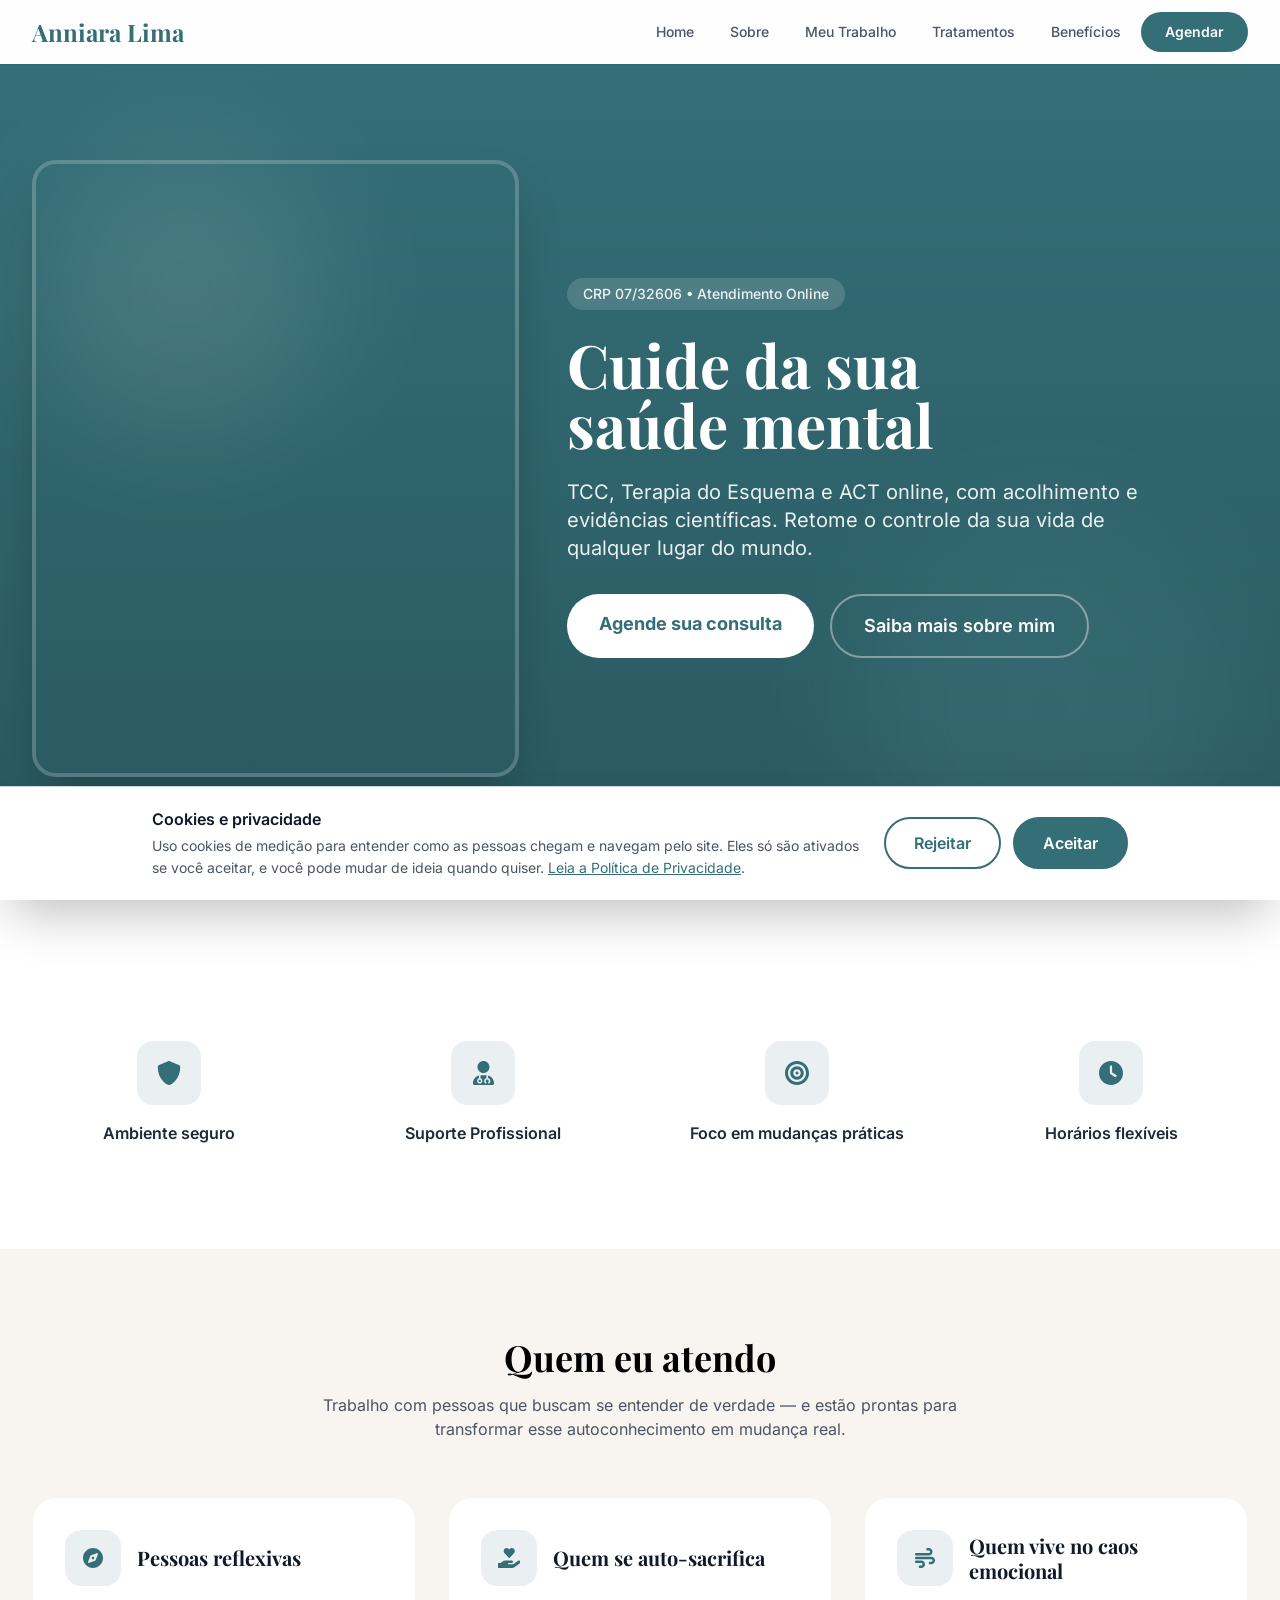
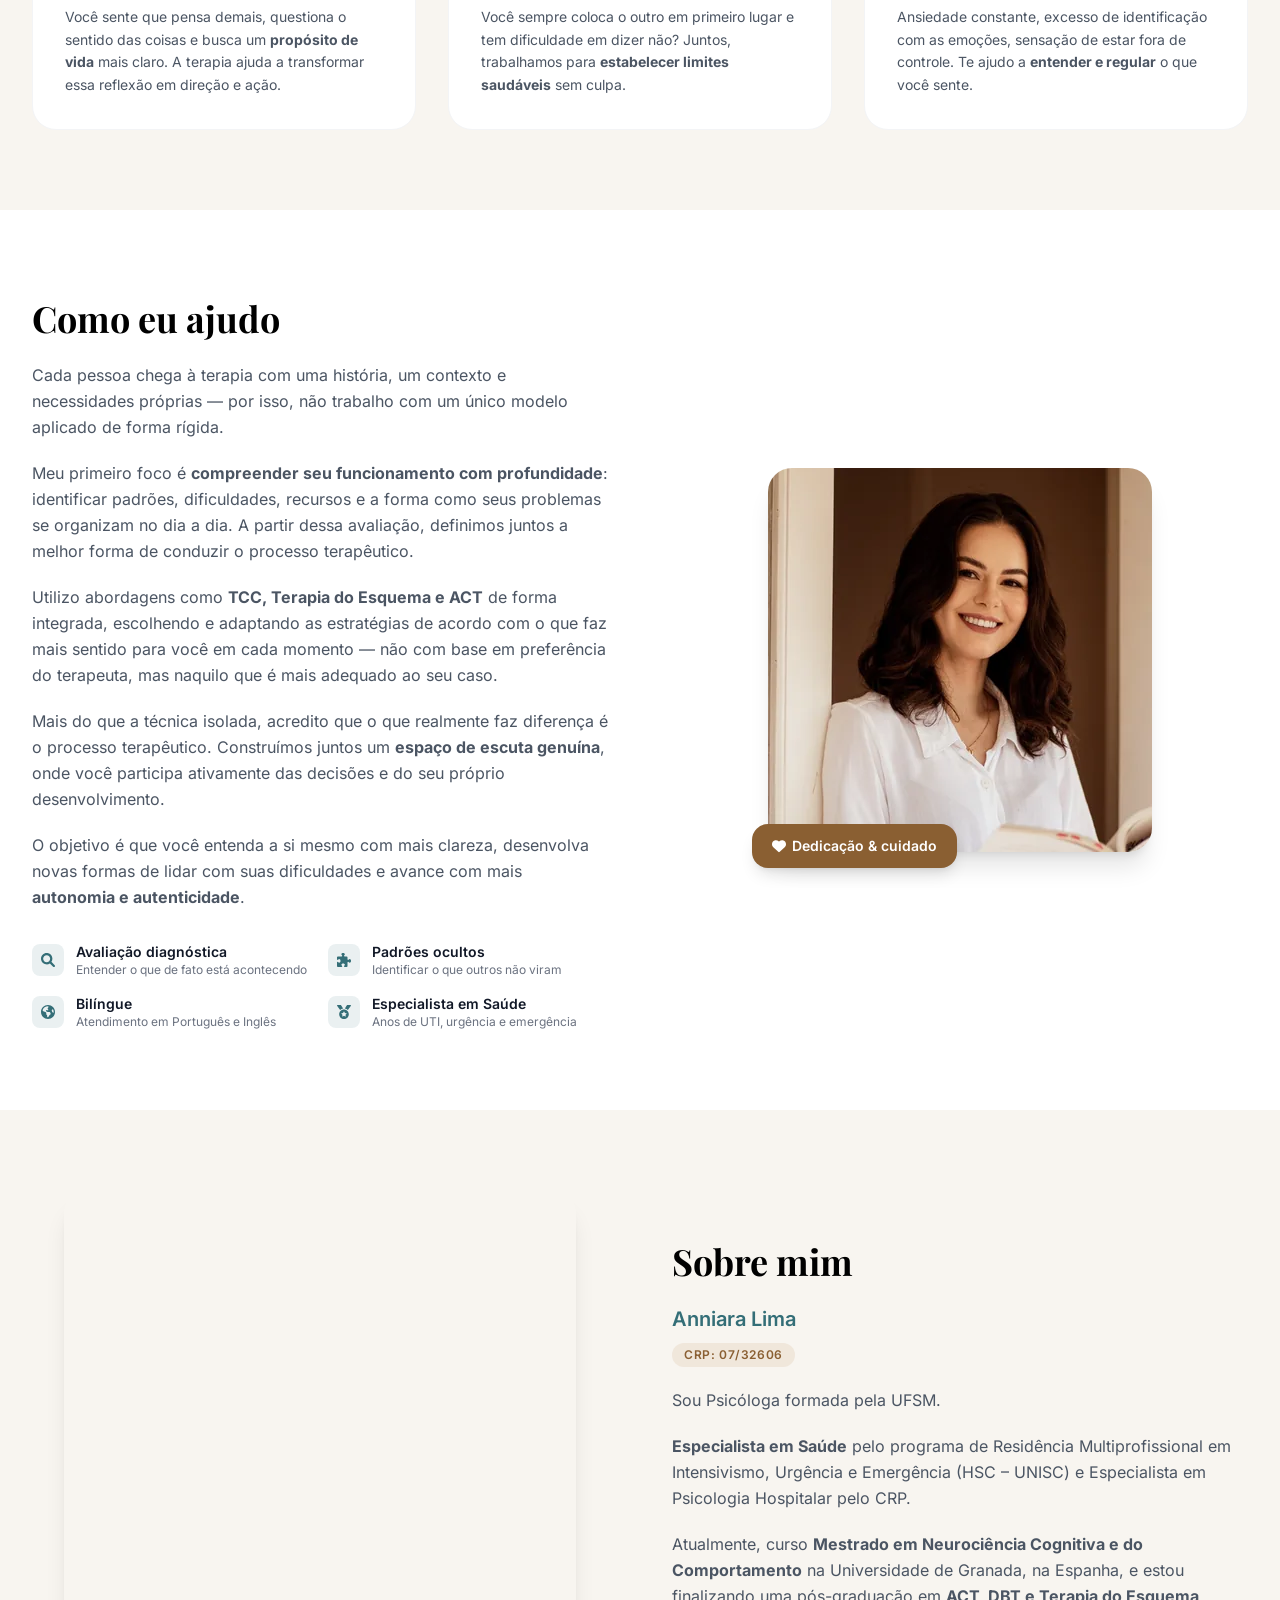
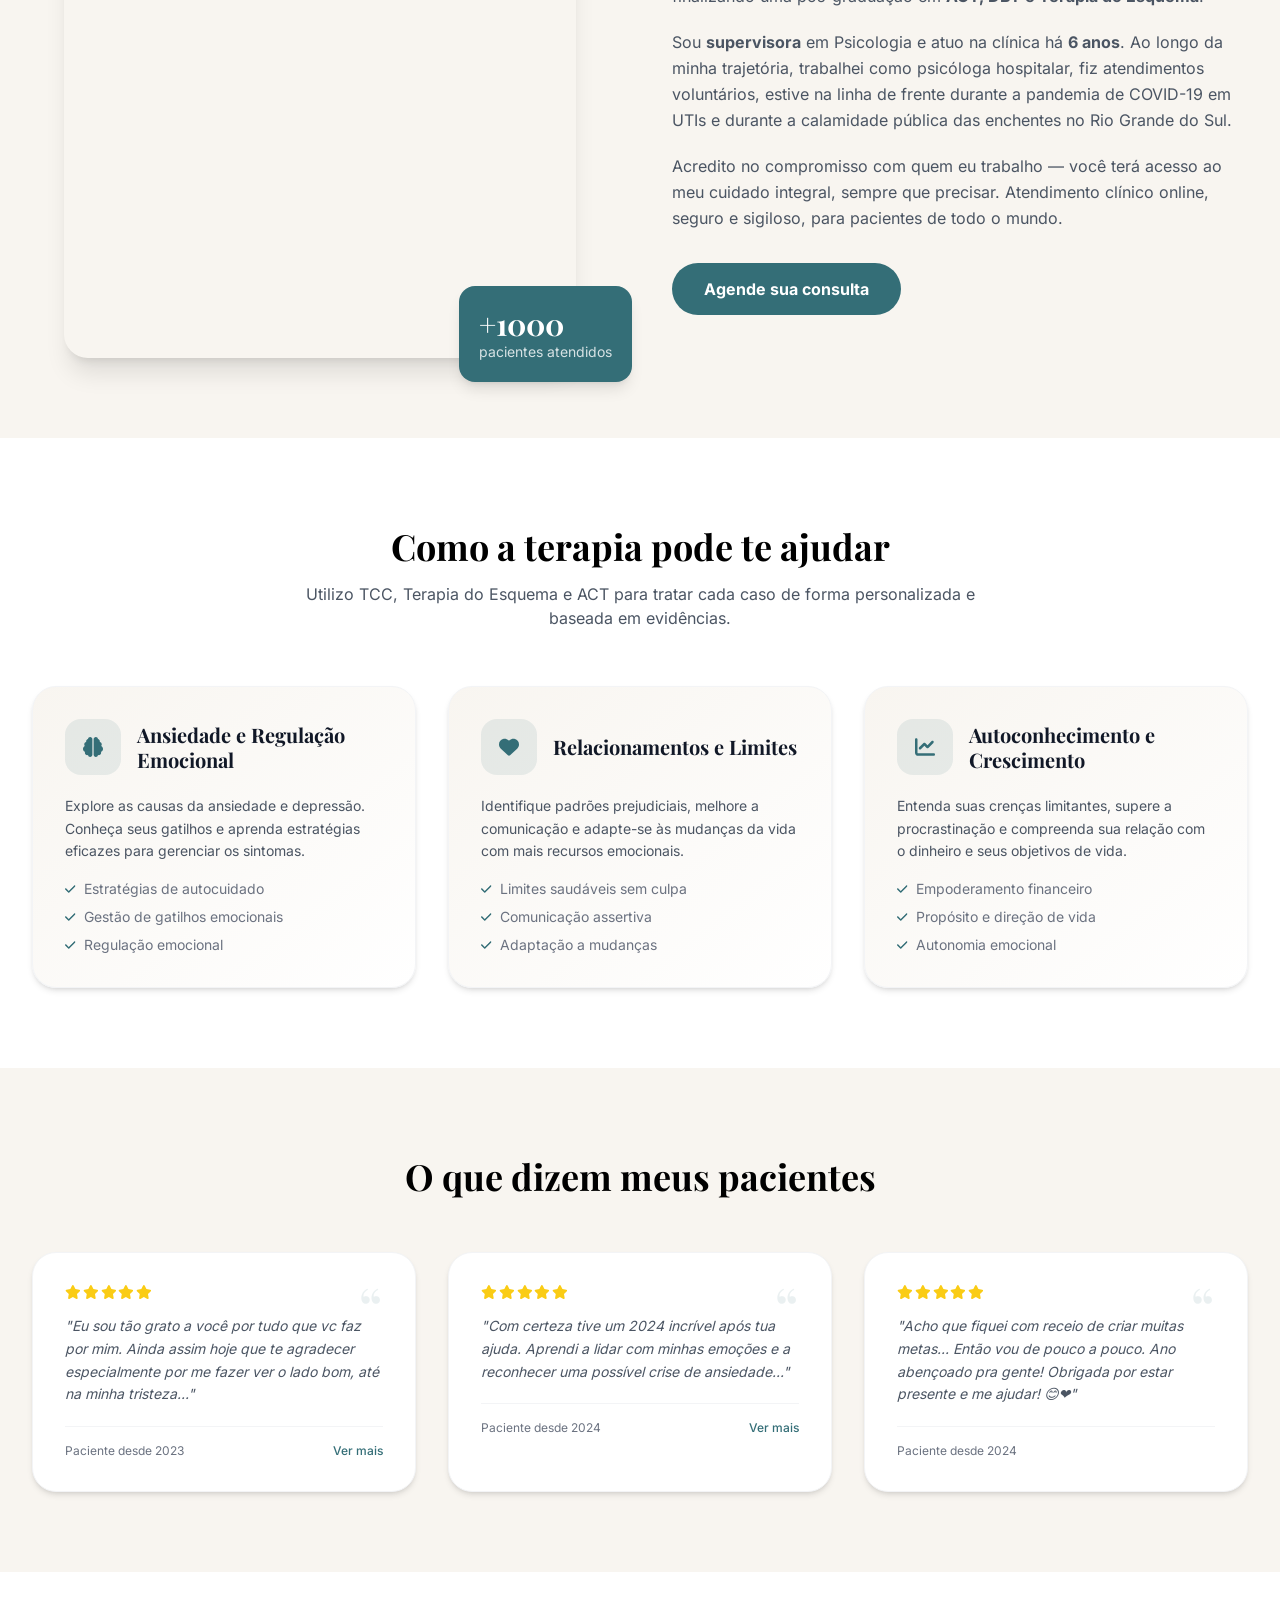
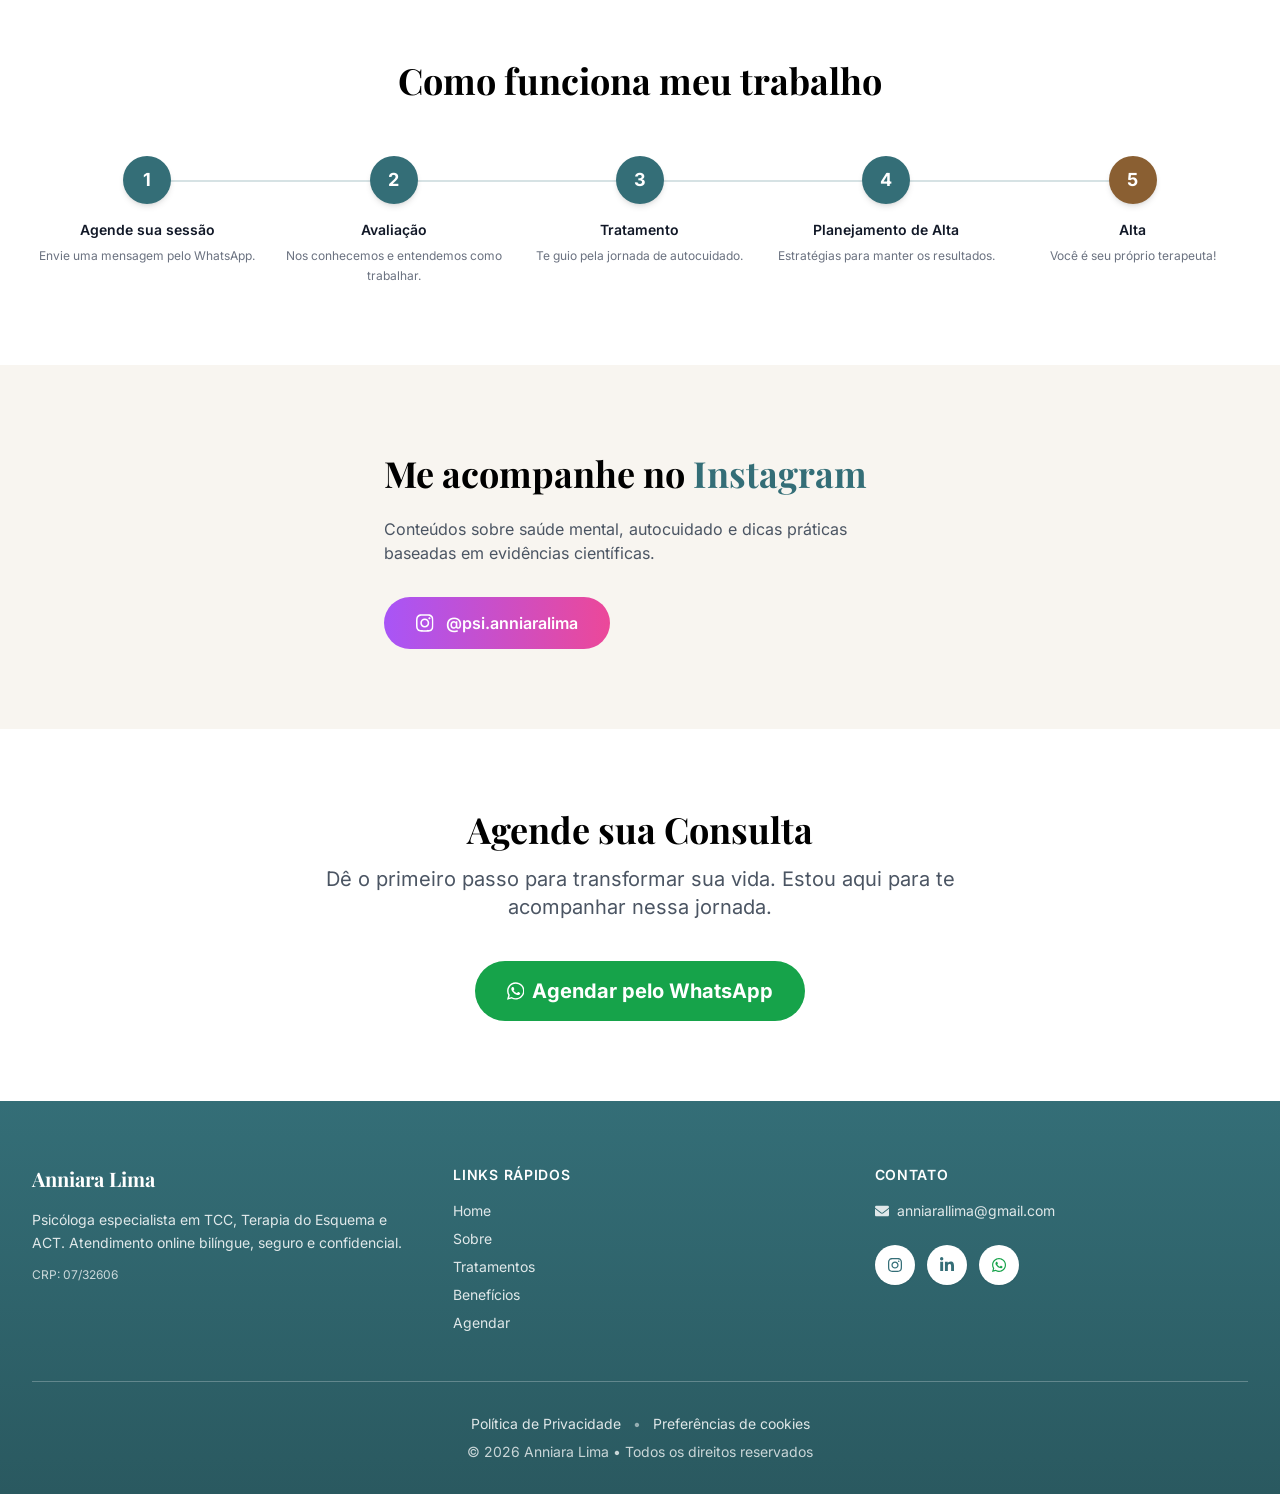
==== commit a939c601: "feat: GTM com Consent Mode v2, banner e política de privacidade (TODO 1.1-1.3) Fecha a base legal da" ====
--- a/index.html
+++ b/index.html
@@ -4,6 +4,49 @@
 <head>
     <meta charset="UTF-8">
     <meta name="viewport" content="width=device-width, initial-scale=1.0">
+
+    <!-- Consent Mode v2 — PRECISA vir antes do GTM.
+         Tudo negado por padrão: a ANPD entende que analytics que alimenta
+         publicidade não se sustenta em legítimo interesse, então só dispara
+         depois do aceite explícito no banner. Se o visitante já escolheu antes,
+         a escolha é restaurada aqui, antes de o GTM carregar, para as tags não
+         perderem o page_view de quem já consentiu. -->
+    <script>
+        window.dataLayer = window.dataLayer || [];
+        function gtag() { dataLayer.push(arguments); }
+        gtag('consent', 'default', {
+            ad_storage: 'denied',
+            ad_user_data: 'denied',
+            ad_personalization: 'denied',
+            analytics_storage: 'denied',
+            functionality_storage: 'granted',
+            security_storage: 'granted',
+            wait_for_update: 500
+        });
+        try {
+            if (localStorage.getItem('anni_consentimento') === 'aceito') {
+                gtag('consent', 'update', {
+                    ad_storage: 'granted',
+                    ad_user_data: 'granted',
+                    ad_personalization: 'granted',
+                    analytics_storage: 'granted'
+                });
+            }
+        } catch (e) { /* localStorage bloqueado: mantém tudo negado */ }
+    </script>
+
+    <!-- Google Tag Manager. O GA4 (G-YTCXGHN0HZ) é configurado COMO TAG dentro
+         deste container — não instalar o snippet gtag.js junto, senão o
+         page_view conta duas vezes e a conversão infla. -->
+    <script>
+        (function (w, d, s, l, i) {
+            w[l] = w[l] || []; w[l].push({ 'gtm.start': new Date().getTime(), event: 'gtm.js' });
+            var f = d.getElementsByTagName(s)[0], j = d.createElement(s), dl = l != 'dataLayer' ? '&l=' + l : '';
+            j.async = true; j.src = 'https://www.googletagmanager.com/gtm.js?id=' + i + dl;
+            f.parentNode.insertBefore(j, f);
+        })(window, document, 'script', 'dataLayer', 'GTM-5PC9S4DZ');
+    </script>
+
     <title>Anniara Lima - Psicóloga | Terapia Cognitivo-Comportamental</title>
     <link rel="icon" type="image/x-icon" href="static/icon_anni.ico">
     <meta name="description"
@@ -59,6 +102,9 @@
 </head>
 
 <body class="bg-soft-bg font-sans">
+    <!-- Google Tag Manager (noscript) -->
+    <noscript><iframe src="https://www.googletagmanager.com/ns.html?id=GTM-5PC9S4DZ" height="0" width="0"
+            style="display:none;visibility:hidden" title="Google Tag Manager"></iframe></noscript>
     <!-- Sprite de ícones (substitui o Font Awesome) -->
     <svg xmlns="http://www.w3.org/2000/svg" style="display:none" aria-hidden="true"><symbol id="i-bars" viewBox="0 0 448 512"><path d="M0 96C0 78.33 14.33 64 32 64H416C433.7 64 448 78.33 448 96C448 113.7 433.7 128 416 128H32C14.33 128 0 113.7 0 96zM0 256C0 238.3 14.33 224 32 224H416C433.7 224 448 238.3 448 256C448 273.7 433.7 288 416 288H32C14.33 288 0 273.7 0 256zM416 448H32C14.33 448 0 433.7 0 416C0 398.3 14.33 384 32 384H416C433.7 384 448 398.3 448 416C448 433.7 433.7 448 416 448z"/></symbol><symbol id="i-brain" viewBox="0 0 512 512"><path d="M184 0C214.9 0 240 25.07 240 56V456C240 486.9 214.9 512 184 512C155.1 512 131.3 490.1 128.3 461.9C123.1 463.3 117.6 464 112 464C76.65 464 48 435.3 48 400C48 392.6 49.27 385.4 51.59 378.8C21.43 367.4 0 338.2 0 304C0 272.1 18.71 244.5 45.77 231.7C37.15 220.8 32 206.1 32 192C32 161.3 53.59 135.7 82.41 129.4C80.84 123.9 80 118 80 112C80 82.06 100.6 56.92 128.3 49.93C131.3 21.86 155.1 0 184 0zM383.7 49.93C411.4 56.92 432 82.06 432 112C432 118 431.2 123.9 429.6 129.4C458.4 135.7 480 161.3 480 192C480 206.1 474.9 220.8 466.2 231.7C493.3 244.5 512 272.1 512 304C512 338.2 490.6 367.4 460.4 378.8C462.7 385.4 464 392.6 464 400C464 435.3 435.3 464 400 464C394.4 464 388.9 463.3 383.7 461.9C380.7 490.1 356.9 512 328 512C297.1 512 272 486.9 272 456V56C272 25.07 297.1 0 328 0C356.9 0 380.7 21.86 383.7 49.93z"/></symbol><symbol id="i-bullseye" viewBox="0 0 512 512"><path d="M288 256C288 273.7 273.7 288 256 288C238.3 288 224 273.7 224 256C224 238.3 238.3 224 256 224C273.7 224 288 238.3 288 256zM112 256C112 176.5 176.5 112 256 112C335.5 112 400 176.5 400 256C400 335.5 335.5 400 256 400C176.5 400 112 335.5 112 256zM256 336C300.2 336 336 300.2 336 256C336 211.8 300.2 176 256 176C211.8 176 176 211.8 176 256C176 300.2 211.8 336 256 336zM512 256C512 397.4 397.4 512 256 512C114.6 512 0 397.4 0 256C0 114.6 114.6 0 256 0C397.4 0 512 114.6 512 256zM256 64C149.1 64 64 149.1 64 256C64 362 149.1 448 256 448C362 448 448 362 448 256C448 149.1 362 64 256 64z"/></symbol><symbol id="i-chart-line" viewBox="0 0 512 512"><path d="M64 400C64 408.8 71.16 416 80 416H480C497.7 416 512 430.3 512 448C512 465.7 497.7 480 480 480H80C35.82 480 0 444.2 0 400V64C0 46.33 14.33 32 32 32C49.67 32 64 46.33 64 64V400zM342.6 278.6C330.1 291.1 309.9 291.1 297.4 278.6L240 221.3L150.6 310.6C138.1 323.1 117.9 323.1 105.4 310.6C92.88 298.1 92.88 277.9 105.4 265.4L217.4 153.4C229.9 140.9 250.1 140.9 262.6 153.4L320 210.7L425.4 105.4C437.9 92.88 458.1 92.88 470.6 105.4C483.1 117.9 483.1 138.1 470.6 150.6L342.6 278.6z"/></symbol><symbol id="i-check" viewBox="0 0 448 512"><path d="M438.6 105.4C451.1 117.9 451.1 138.1 438.6 150.6L182.6 406.6C170.1 419.1 149.9 419.1 137.4 406.6L9.372 278.6C-3.124 266.1-3.124 245.9 9.372 233.4C21.87 220.9 42.13 220.9 54.63 233.4L159.1 338.7L393.4 105.4C405.9 92.88 426.1 92.88 438.6 105.4H438.6z"/></symbol><symbol id="i-clock" viewBox="0 0 512 512"><path d="M256 512C114.6 512 0 397.4 0 256C0 114.6 114.6 0 256 0C397.4 0 512 114.6 512 256C512 397.4 397.4 512 256 512zM232 256C232 264 236 271.5 242.7 275.1L338.7 339.1C349.7 347.3 364.6 344.3 371.1 333.3C379.3 322.3 376.3 307.4 365.3 300L280 243.2V120C280 106.7 269.3 96 255.1 96C242.7 96 231.1 106.7 231.1 120L232 256z"/></symbol><symbol id="i-compass" viewBox="0 0 512 512"><path d="M288 256C288 273.7 273.7 288 256 288C238.3 288 224 273.7 224 256C224 238.3 238.3 224 256 224C273.7 224 288 238.3 288 256zM0 256C0 114.6 114.6 0 256 0C397.4 0 512 114.6 512 256C512 397.4 397.4 512 256 512C114.6 512 0 397.4 0 256zM325.1 306.7L380.6 162.4C388.1 142.1 369 123.9 349.6 131.4L205.3 186.9C196.8 190.1 190.1 196.8 186.9 205.3L131.4 349.6C123.9 369 142.1 388.1 162.4 380.6L306.7 325.1C315.2 321.9 321.9 315.2 325.1 306.7V306.7z"/></symbol><symbol id="i-envelope" viewBox="0 0 512 512"><path d="M256 352c-16.53 0-33.06-5.422-47.16-16.41L0 173.2V400C0 426.5 21.49 448 48 448h416c26.51 0 48-21.49 48-48V173.2l-208.8 162.5C289.1 346.6 272.5 352 256 352zM16.29 145.3l212.2 165.1c16.19 12.6 38.87 12.6 55.06 0l212.2-165.1C505.1 137.3 512 125 512 112C512 85.49 490.5 64 464 64h-416C21.49 64 0 85.49 0 112C0 125 6.01 137.3 16.29 145.3z"/></symbol><symbol id="i-globe-americas" viewBox="0 0 512 512"><path d="M512 256C512 397.4 397.4 512 256 512C114.6 512 0 397.4 0 256C0 114.6 114.6 0 256 0C397.4 0 512 114.6 512 256zM57.71 192.1L67.07 209.4C75.36 223.9 88.99 234.6 105.1 239.2L162.1 255.7C180.2 260.6 192 276.3 192 294.2V334.1C192 345.1 198.2 355.1 208 359.1C217.8 364.9 224 374.9 224 385.9V424.9C224 440.5 238.9 451.7 253.9 447.4C270.1 442.8 282.5 429.1 286.6 413.7L289.4 402.5C293.6 385.6 304.6 371.1 319.7 362.4L327.8 357.8C342.8 349.3 352 333.4 352 316.1V307.9C352 295.1 346.9 282.9 337.9 273.9L334.1 270.1C325.1 261.1 312.8 255.1 300.1 255.1H256.1C245.9 255.1 234.9 253.1 225.2 247.6L190.7 227.8C186.4 225.4 183.1 221.4 181.6 216.7C178.4 207.1 182.7 196.7 191.7 192.1L197.7 189.2C204.3 185.9 211.9 185.3 218.1 187.7L242.2 195.4C250.3 198.1 259.3 195 264.1 187.9C268.8 180.8 268.3 171.5 262.9 165L249.3 148.8C239.3 136.8 239.4 119.3 249.6 107.5L265.3 89.12C274.1 78.85 275.5 64.16 268.8 52.42L266.4 48.26C262.1 48.09 259.5 48 256 48C163.1 48 84.4 108.9 57.71 192.1L57.71 192.1zM437.6 154.5L412 164.8C396.3 171.1 388.2 188.5 393.5 204.6L410.4 255.3C413.9 265.7 422.4 273.6 433 276.3L462.2 283.5C463.4 274.5 464 265.3 464 256C464 219.2 454.4 184.6 437.6 154.5H437.6z"/></symbol><symbol id="i-hand-holding-heart" viewBox="0 0 576 512"><path d="M275.2 250.5c7 7.375 18.5 7.375 25.5 0l108.1-114.2c31.5-33.12 29.72-88.1-5.65-118.7c-30.88-26.75-76.75-21.9-104.9 7.724L287.1 36.91L276.8 25.28C248.7-4.345 202.7-9.194 171.1 17.56C136.7 48.18 134.7 103.2 166.4 136.3L275.2 250.5zM568.2 336.3c-13.12-17.81-38.14-21.66-55.93-8.469l-119.7 88.17h-120.6c-8.748 0-15.1-7.25-15.1-15.1c0-8.746 7.25-15.1 15.1-15.1h78.25c15.1 0 30.75-10.87 33.37-26.62c3.25-19.1-12.12-37.37-31.62-37.37H191.1c-26.1 0-53.12 9.25-74.12 26.25l-46.5 37.74l-55.37-.0253c-8.748 0-15.1 7.275-15.1 16.02L.0001 496C.0001 504.8 7.251 512 15.1 512h346.1c22.03 0 43.92-7.187 61.7-20.28l135.1-99.51C577.5 379.1 581.3 354.1 568.2 336.3z"/></symbol><symbol id="i-heart" viewBox="0 0 512 512"><path d="M0 190.9V185.1C0 115.2 50.52 55.58 119.4 44.1C164.1 36.51 211.4 51.37 244 84.02L256 96L267.1 84.02C300.6 51.37 347 36.51 392.6 44.1C461.5 55.58 512 115.2 512 185.1V190.9C512 232.4 494.8 272.1 464.4 300.4L283.7 469.1C276.2 476.1 266.3 480 256 480C245.7 480 235.8 476.1 228.3 469.1L47.59 300.4C17.23 272.1 .0003 232.4 .0003 190.9L0 190.9z"/></symbol><symbol id="i-instagram" viewBox="0 0 448 512"><path d="M224.1 141c-63.6 0-114.9 51.3-114.9 114.9s51.3 114.9 114.9 114.9S339 319.5 339 255.9 287.7 141 224.1 141zm0 189.6c-41.1 0-74.7-33.5-74.7-74.7s33.5-74.7 74.7-74.7 74.7 33.5 74.7 74.7-33.6 74.7-74.7 74.7zm146.4-194.3c0 14.9-12 26.8-26.8 26.8-14.9 0-26.8-12-26.8-26.8s12-26.8 26.8-26.8 26.8 12 26.8 26.8zm76.1 27.2c-1.7-35.9-9.9-67.7-36.2-93.9-26.2-26.2-58-34.4-93.9-36.2-37-2.1-147.9-2.1-184.9 0-35.8 1.7-67.6 9.9-93.9 36.1s-34.4 58-36.2 93.9c-2.1 37-2.1 147.9 0 184.9 1.7 35.9 9.9 67.7 36.2 93.9s58 34.4 93.9 36.2c37 2.1 147.9 2.1 184.9 0 35.9-1.7 67.7-9.9 93.9-36.2 26.2-26.2 34.4-58 36.2-93.9 2.1-37 2.1-147.8 0-184.8zM398.8 388c-7.8 19.6-22.9 34.7-42.6 42.6-29.5 11.7-99.5 9-132.1 9s-102.7 2.6-132.1-9c-19.6-7.8-34.7-22.9-42.6-42.6-11.7-29.5-9-99.5-9-132.1s-2.6-102.7 9-132.1c7.8-19.6 22.9-34.7 42.6-42.6 29.5-11.7 99.5-9 132.1-9s102.7-2.6 132.1 9c19.6 7.8 34.7 22.9 42.6 42.6 11.7 29.5 9 99.5 9 132.1s2.7 102.7-9 132.1z"/></symbol><symbol id="i-linkedin-in" viewBox="0 0 448 512"><path d="M100.28 448H7.4V148.9h92.88zM53.79 108.1C24.09 108.1 0 83.5 0 53.8a53.79 53.79 0 0 1 107.58 0c0 29.7-24.1 54.3-53.79 54.3zM447.9 448h-92.68V302.4c0-34.7-.7-79.2-48.29-79.2-48.29 0-55.69 37.7-55.69 76.7V448h-92.78V148.9h89.08v40.8h1.3c12.4-23.5 42.69-48.3 87.88-48.3 94 0 111.28 61.9 111.28 142.3V448z"/></symbol><symbol id="i-medal" viewBox="0 0 512 512"><path d="M223.7 130.8L149.1 7.77C147.1 2.949 141.9 0 136.3 0H16.03c-12.95 0-20.53 14.58-13.1 25.18l111.3 158.9C143.9 156.4 181.7 137.3 223.7 130.8zM256 160c-97.25 0-176 78.75-176 176S158.8 512 256 512s176-78.75 176-176S353.3 160 256 160zM348.5 317.3l-37.88 37l8.875 52.25c1.625 9.25-8.25 16.5-16.63 12l-46.88-24.62L209.1 418.5c-8.375 4.5-18.25-2.75-16.63-12l8.875-52.25l-37.88-37C156.6 310.6 160.5 299 169.9 297.6l52.38-7.625L245.7 242.5c2-4.25 6.125-6.375 10.25-6.375S264.2 238.3 266.2 242.5l23.5 47.5l52.38 7.625C351.6 299 355.4 310.6 348.5 317.3zM495.1 0H375.7c-5.621 0-10.83 2.949-13.72 7.77l-73.76 122.1c42 6.5 79.88 25.62 109.5 53.38l111.3-158.9C516.5 14.58 508.9 0 495.1 0z"/></symbol><symbol id="i-puzzle-piece" viewBox="0 0 512 512"><path d="M512 288c0 35.35-21.49 64-48 64c-32.43 0-31.72-32-55.64-32C394.9 320 384 330.9 384 344.4V480c0 17.67-14.33 32-32 32h-71.64C266.9 512 256 501.1 256 487.6C256 463.1 288 464.4 288 432c0-26.51-28.65-48-64-48s-64 21.49-64 48c0 32.43 32 31.72 32 55.64C192 501.1 181.1 512 167.6 512H32c-17.67 0-32-14.33-32-32v-135.6C0 330.9 10.91 320 24.36 320C48.05 320 47.6 352 80 352C106.5 352 128 323.3 128 288S106.5 223.1 80 223.1c-32.43 0-31.72 32-55.64 32C10.91 255.1 0 245.1 0 231.6v-71.64c0-17.67 14.33-31.1 32-31.1h135.6C181.1 127.1 192 117.1 192 103.6c0-23.69-32-23.24-32-55.64c0-26.51 28.65-47.1 64-47.1s64 21.49 64 47.1c0 32.43-32 31.72-32 55.64c0 13.45 10.91 24.36 24.36 24.36H352c17.67 0 32 14.33 32 31.1v71.64c0 13.45 10.91 24.36 24.36 24.36c23.69 0 23.24-32 55.64-32C490.5 223.1 512 252.7 512 288z"/></symbol><symbol id="i-search" viewBox="0 0 512 512"><path d="M500.3 443.7l-119.7-119.7c27.22-40.41 40.65-90.9 33.46-144.7C401.8 87.79 326.8 13.32 235.2 1.723C99.01-15.51-15.51 99.01 1.724 235.2c11.6 91.64 86.08 166.7 177.6 178.9c53.8 7.189 104.3-6.236 144.7-33.46l119.7 119.7c15.62 15.62 40.95 15.62 56.57 0C515.9 484.7 515.9 459.3 500.3 443.7zM79.1 208c0-70.58 57.42-128 128-128s128 57.42 128 128c0 70.58-57.42 128-128 128S79.1 278.6 79.1 208z"/></symbol><symbol id="i-shield-alt" viewBox="0 0 512 512"><path d="M496 127.1C496 381.3 309.1 512 255.1 512C204.9 512 16 385.3 16 127.1c0-19.41 11.7-36.89 29.61-44.28l191.1-80.01c4.906-2.031 13.13-3.701 18.44-3.701c5.281 0 13.58 1.67 18.46 3.701l192 80.01C484.3 91.1 496 108.6 496 127.1z"/></symbol><symbol id="i-star" viewBox="0 0 576 512"><path d="M381.2 150.3L524.9 171.5C536.8 173.2 546.8 181.6 550.6 193.1C554.4 204.7 551.3 217.3 542.7 225.9L438.5 328.1L463.1 474.7C465.1 486.7 460.2 498.9 450.2 506C440.3 513.1 427.2 514 416.5 508.3L288.1 439.8L159.8 508.3C149 514 135.9 513.1 126 506C116.1 498.9 111.1 486.7 113.2 474.7L137.8 328.1L33.58 225.9C24.97 217.3 21.91 204.7 25.69 193.1C29.46 181.6 39.43 173.2 51.42 171.5L195 150.3L259.4 17.97C264.7 6.954 275.9-.0391 288.1-.0391C300.4-.0391 311.6 6.954 316.9 17.97L381.2 150.3z"/></symbol><symbol id="i-times" viewBox="0 0 320 512"><path d="M310.6 361.4c12.5 12.5 12.5 32.75 0 45.25C304.4 412.9 296.2 416 288 416s-16.38-3.125-22.62-9.375L160 301.3L54.63 406.6C48.38 412.9 40.19 416 32 416S15.63 412.9 9.375 406.6c-12.5-12.5-12.5-32.75 0-45.25l105.4-105.4L9.375 150.6c-12.5-12.5-12.5-32.75 0-45.25s32.75-12.5 45.25 0L160 210.8l105.4-105.4c12.5-12.5 32.75-12.5 45.25 0s12.5 32.75 0 45.25l-105.4 105.4L310.6 361.4z"/></symbol><symbol id="i-user-md" viewBox="0 0 448 512"><path d="M352 128C352 198.7 294.7 256 223.1 256C153.3 256 95.1 198.7 95.1 128C95.1 57.31 153.3 0 223.1 0C294.7 0 352 57.31 352 128zM287.1 362C260.4 369.1 239.1 394.2 239.1 424V448C239.1 452.2 241.7 456.3 244.7 459.3L260.7 475.3C266.9 481.6 277.1 481.6 283.3 475.3C289.6 469.1 289.6 458.9 283.3 452.7L271.1 441.4V424C271.1 406.3 286.3 392 303.1 392C321.7 392 336 406.3 336 424V441.4L324.7 452.7C318.4 458.9 318.4 469.1 324.7 475.3C330.9 481.6 341.1 481.6 347.3 475.3L363.3 459.3C366.3 456.3 368 452.2 368 448V424C368 394.2 347.6 369.1 320 362V308.8C393.5 326.7 448 392.1 448 472V480C448 497.7 433.7 512 416 512H32C14.33 512 0 497.7 0 480V472C0 393 54.53 326.7 128 308.8V370.3C104.9 377.2 88 398.6 88 424C88 454.9 113.1 480 144 480C174.9 480 200 454.9 200 424C200 398.6 183.1 377.2 160 370.3V304.2C162.7 304.1 165.3 304 168 304H280C282.7 304 285.3 304.1 288 304.2L287.1 362zM167.1 424C167.1 437.3 157.3 448 143.1 448C130.7 448 119.1 437.3 119.1 424C119.1 410.7 130.7 400 143.1 400C157.3 400 167.1 410.7 167.1 424z"/></symbol><symbol id="i-whatsapp" viewBox="0 0 448 512"><path d="M380.9 97.1C339 55.1 283.2 32 223.9 32c-122.4 0-222 99.6-222 222 0 39.1 10.2 77.3 29.6 111L0 480l117.7-30.9c32.4 17.7 68.9 27 106.1 27h.1c122.3 0 224.1-99.6 224.1-222 0-59.3-25.2-115-67.1-157zm-157 341.6c-33.2 0-65.7-8.9-94-25.7l-6.7-4-69.8 18.3L72 359.2l-4.4-7c-18.5-29.4-28.2-63.3-28.2-98.2 0-101.7 82.8-184.5 184.6-184.5 49.3 0 95.6 19.2 130.4 54.1 34.8 34.9 56.2 81.2 56.1 130.5 0 101.8-84.9 184.6-186.6 184.6zm101.2-138.2c-5.5-2.8-32.8-16.2-37.9-18-5.1-1.9-8.8-2.8-12.5 2.8-3.7 5.6-14.3 18-17.6 21.8-3.2 3.7-6.5 4.2-12 1.4-32.6-16.3-54-29.1-75.5-66-5.7-9.8 5.7-9.1 16.3-30.3 1.8-3.7.9-6.9-.5-9.7-1.4-2.8-12.5-30.1-17.1-41.2-4.5-10.8-9.1-9.3-12.5-9.5-3.2-.2-6.9-.2-10.6-.2-3.7 0-9.7 1.4-14.8 6.9-5.1 5.6-19.4 19-19.4 46.3 0 27.3 19.9 53.7 22.6 57.4 2.8 3.7 39.1 59.7 94.8 83.8 35.2 15.2 49 16.5 66.6 13.9 10.7-1.6 32.8-13.4 37.4-26.4 4.6-13 4.6-24.1 3.2-26.4-1.3-2.5-5-3.9-10.5-6.6z"/></symbol><symbol id="i-wind" viewBox="0 0 512 512"><path d="M32 192h320c52.94 0 96-43.06 96-96s-43.06-96-96-96h-32c-17.69 0-32 14.31-32 32s14.31 32 32 32h32c17.66 0 32 14.34 32 32s-14.34 32-32 32H32C14.31 128 0 142.3 0 160S14.31 192 32 192zM160 320H32c-17.69 0-32 14.31-32 32s14.31 32 32 32h128c17.66 0 32 14.34 32 32s-14.34 32-32 32H128c-17.69 0-32 14.31-32 32s14.31 32 32 32h32c52.94 0 96-43.06 96-96S212.9 320 160 320zM416 224H32C14.31 224 0 238.3 0 256s14.31 32 32 32h384c17.66 0 32 14.34 32 32s-14.34 32-32 32h-32c-17.69 0-32 14.31-32 32s14.31 32 32 32h32c52.94 0 96-43.06 96-96S468.9 224 416 224z"/></symbol></svg>
 
@@ -128,7 +174,7 @@
     </div>
 
     <!-- Hero Section -->
-    <section id="home"
+    <section data-section="home" id="home"
         class="relative bg-gradient-to-b from-primary from-0% via-primary-dark via-90% to-primary_low to-100% text-white pt-16 md:pt-24 pb-32 md:pb-40 transition-section overflow-hidden">
         <div class="absolute inset-0 opacity-10">
             <div class="absolute top-20 left-10 w-72 h-72 bg-white rounded-full blur-3xl"></div>
@@ -178,7 +224,7 @@
     </section>
 
     <!-- Features Section -->
-    <section id="beneficios" class="py-20 bg-white transition-section">
+    <section data-section="beneficios" id="beneficios" class="py-20 bg-white transition-section">
         <div class="max-w-7xl mx-auto px-4 sm:px-6 lg:px-8">
             <!-- Título só para leitor de tela e para máquinas: a seção era um salto de h1 para h3 -->
             <h2 class="sr-only">Diferenciais do atendimento</h2>
@@ -220,7 +266,7 @@
     </section>
 
     <!-- Quem eu Atendo Section -->
-    <section class="py-20 bg-soft-bg transition-section">
+    <section data-section="quem_atendo" class="py-20 bg-soft-bg transition-section">
         <div class="max-w-7xl mx-auto px-4 sm:px-6 lg:px-8">
             <div class="text-center mb-14">
                 <h2 class="font-serif text-3xl md:text-4xl font-bold mt-2">Quem eu atendo</h2>
@@ -276,7 +322,7 @@
     </section>
 
     <!-- Como eu Ajudo Section -->
-    <section class="py-20 bg-white transition-section">
+    <section data-section="como_ajudo" class="py-20 bg-white transition-section">
         <div class="max-w-7xl mx-auto px-4 sm:px-6 lg:px-8">
             <div class="grid md:grid-cols-2 gap-16 items-center">
                 <div class="order-2 md:order-1">
@@ -367,7 +413,7 @@
     </section>
 
     <!-- Sobre Section -->
-    <section id="sobre" class="py-20 bg-soft-bg transition-section">
+    <section data-section="sobre" id="sobre" class="py-20 bg-soft-bg transition-section">
         <div class="max-w-7xl mx-auto px-4 sm:px-6 lg:px-8">
             <div class="grid md:grid-cols-2 gap-16 items-center">
                 <div class="relative">
@@ -422,7 +468,7 @@
     </section>
 
     <!-- Tratamentos Section (fused with Benefícios) -->
-    <section id="tratamentos" class="py-20 bg-white transition-section">
+    <section data-section="tratamentos" id="tratamentos" class="py-20 bg-white transition-section">
         <div class="max-w-7xl mx-auto px-4 sm:px-6 lg:px-8">
             <div class="text-center mb-14">
                 <h2 class="font-serif text-3xl md:text-4xl font-bold mt-2">Como a terapia pode te ajudar</h2>
@@ -503,7 +549,7 @@
     </section>
 
     <!-- Depoimentos Section -->
-    <section class="py-20 bg-soft-bg transition-section">
+    <section data-section="depoimentos" class="py-20 bg-soft-bg transition-section">
         <div class="max-w-7xl mx-auto px-4 sm:px-6 lg:px-8">
             <div class="text-center mb-14">
                 <h2 class="font-serif text-3xl md:text-4xl font-bold mt-2">O que dizem meus pacientes</h2>
@@ -568,7 +614,7 @@
     </section>
 
     <!-- Como Funciona Section -->
-    <section id="trabalho" class="py-20 bg-white transition-section">
+    <section data-section="trabalho" id="trabalho" class="py-20 bg-white transition-section">
         <div class="max-w-7xl mx-auto px-4 sm:px-6 lg:px-8">
             <div class="text-center mb-14">
                 <h2 class="font-serif text-3xl md:text-4xl font-bold mt-2">Como funciona meu trabalho</h2>
@@ -629,7 +675,7 @@
     </section>
 
     <!-- Instagram Section -->
-    <section class="py-20 bg-soft-bg transition-section">
+    <section data-section="instagram" class="py-20 bg-soft-bg transition-section">
         <div class="max-w-7xl mx-auto px-4 sm:px-6 lg:px-8">
             <div class="flex flex-col md:flex-row items-center gap-12 justify-center">
                 <div class="text-center md:text-left max-w-2xl">
@@ -638,6 +684,7 @@
                     <p class="text-gray-600 mb-8 max-w-lg">Conteúdos sobre saúde mental, autocuidado e dicas práticas
                         baseadas em evidências científicas.</p>
                     <a href="https://instagram.com/psi.anniaralima" target="_blank" rel="noopener noreferrer"
+                        data-social="instagram" data-loc="secao_instagram"
                         class="inline-flex items-center gap-3 bg-gradient-to-r from-purple-500 to-pink-500 text-white font-semibold py-3.5 px-8 rounded-full hover:from-purple-600 hover:to-pink-600 hover:shadow-lg transition-all duration-300 hover:-translate-y-0.5">
                         <svg class="icon text-xl" viewBox="0 0 448 512" aria-hidden="true" focusable="false"><use href="#i-instagram"></use></svg>
                         @psi.anniaralima
@@ -648,13 +695,14 @@
     </section>
 
     <!-- Agendar Section -->
-    <section id="agendar" class="relative py-20 bg-white transition-section overflow-hidden">
+    <section data-section="agendar" id="agendar" class="relative py-20 bg-white transition-section overflow-hidden">
         <div class="max-w-7xl mx-auto px-4 sm:px-6 lg:px-8 text-center relative z-10">
             <h2 class="font-serif text-3xl md:text-4xl font-bold mb-4">Agende sua Consulta</h2>
             <p class="text-lg md:text-xl mb-10 text-gray-600 max-w-2xl mx-auto">Dê o primeiro passo para transformar sua
                 vida. Estou aqui para te acompanhar nessa jornada.</p>
             <div class="flex flex-col sm:flex-row gap-4 justify-center">
-                <a href="https://api.whatsapp.com/send?phone=34678217421&text=Ol%C3%A1!%20Venho%20pelo%20site%20e%20gostaria%20de%20mais%20informa%C3%A7%C3%B5es%20sobre%20a%20terapia."
+                <a href="https://api.whatsapp.com/send?phone=34678217421&text=Ol%C3%A1%21%20Vim%20pelo%20site%20e%20gostaria%20de%20agendar%20uma%20consulta."
+                    data-wa="agendar" target="_blank" rel="noopener noreferrer"
                     class="bg-green-600 text-white font-bold text-xl py-4 px-8 rounded-full hover:bg-green-700 hover:shadow-xl transition-all duration-300 inline-flex items-center justify-center hover:-translate-y-1">
                     <svg class="icon mr-2 text-xl" viewBox="0 0 448 512" aria-hidden="true" focusable="false"><use href="#i-whatsapp"></use></svg>
                     Agendar pelo WhatsApp
@@ -696,17 +744,19 @@
                     <p class="text-white/85 text-sm mb-3"><svg class="icon mr-2 text-white/85" viewBox="0 0 512 512" aria-hidden="true" focusable="false"><use href="#i-envelope"></use></svg>anniarallima@gmail.com</p>
                     <div class="flex space-x-3 mt-6">
                         <a href="https://instagram.com/psi.anniaralima" target="_blank" rel="noopener noreferrer"
+                            data-social="instagram" data-loc="footer"
                             class="w-10 h-10 rounded-full bg-white shadow-sm flex items-center justify-center text-primary hover:bg-accent hover:text-primary-dark transition-all duration-300"
                             aria-label="Instagram">
                             <svg class="icon" viewBox="0 0 448 512" aria-hidden="true" focusable="false"><use href="#i-instagram"></use></svg>
                         </a>
                         <a href="https://www.linkedin.com/in/anniara-lima" target="_blank" rel="noopener noreferrer"
+                            data-social="linkedin" data-loc="footer"
                             class="w-10 h-10 rounded-full bg-white shadow-sm flex items-center justify-center text-primary hover:bg-accent hover:text-primary-dark transition-all duration-300"
                             aria-label="LinkedIn">
                             <svg class="icon" viewBox="0 0 448 512" aria-hidden="true" focusable="false"><use href="#i-linkedin-in"></use></svg>
                         </a>
-                        <a href="https://api.whatsapp.com/send?phone=34678217421&text=Ol%C3%A1!%20Venho%20pelo%20site%20e%20gostaria%20de%20mais%20informa%C3%A7%C3%B5es%20sobre%20a%20terapia."
-                            target="_blank" rel="noopener noreferrer"
+                        <a href="https://api.whatsapp.com/send?phone=34678217421&text=Ol%C3%A1%21%20Vim%20pelo%20site%20e%20gostaria%20de%20mais%20informa%C3%A7%C3%B5es%20sobre%20a%20terapia."
+                            data-wa="footer" target="_blank" rel="noopener noreferrer"
                             class="w-10 h-10 rounded-full bg-white shadow-sm flex items-center justify-center text-green-600 hover:bg-green-500 hover:text-white transition-all duration-300"
                             aria-label="WhatsApp">
                             <svg class="icon" viewBox="0 0 448 512" aria-hidden="true" focusable="false"><use href="#i-whatsapp"></use></svg>
@@ -715,14 +765,20 @@
                 </div>
             </div>
             <div class="border-t border-white/25 pt-8 text-center">
+                <p class="text-white/85 text-sm mb-2">
+                    <a href="privacidade.html" class="hover:text-white transition-colors">Política de Privacidade</a>
+                    <span class="text-white/50 mx-2">•</span>
+                    <a href="#" data-abrir-consentimento class="hover:text-white transition-colors">Preferências de
+                        cookies</a>
+                </p>
                 <p class="text-white/75 text-sm">&copy; 2026 Anniara Lima • Todos os direitos reservados</p>
             </div>
         </div>
     </footer>
 
     <!-- WhatsApp Float Button -->
-    <a id="whatsappButton"
-        href="https://api.whatsapp.com/send?phone=34678217421&text=Ol%C3%A1!%20Venho%20pelo%20site%20e%20gostaria%20de%20mais%20informa%C3%A7%C3%B5es%20sobre%20a%20terapia."
+    <a id="whatsappButton" data-wa="float"
+        href="https://api.whatsapp.com/send?phone=34678217421&text=Ol%C3%A1%21%20Vim%20pelo%20site%20e%20gostaria%20de%20tirar%20uma%20d%C3%BAvida."
         target="_blank" rel="noopener noreferrer"
         class="fixed bottom-8 right-8 bg-green-600 text-white w-14 h-14 rounded-full shadow-lg hover:bg-green-700 hover:shadow-xl transition-all duration-300 opacity-0 invisible flex items-center justify-center hover:-translate-y-1 z-50">
         <svg class="icon text-2xl" viewBox="0 0 448 512" aria-hidden="true" focusable="false"><use href="#i-whatsapp"></use></svg>
@@ -821,6 +877,160 @@
             });
         });
     </script>
+
+    <!-- Banner de consentimento. Aceitar e rejeitar têm o mesmo peso visual:
+         esconder ou dificultar a recusa é padrão escuro e descaracteriza o
+         consentimento livre exigido pela LGPD (art. 5º, XII). -->
+    <div id="consentBanner" role="dialog" aria-labelledby="consentTitulo" aria-describedby="consentTexto"
+        class="fixed inset-x-0 bottom-0 z-[60] hidden bg-white border-t border-gray-300 shadow-2xl">
+        <div class="max-w-5xl mx-auto px-4 sm:px-6 py-5 flex flex-col md:flex-row md:items-center gap-5">
+            <div class="flex-1">
+                <p id="consentTitulo" class="font-semibold text-gray-900 mb-1">Cookies e privacidade</p>
+                <p id="consentTexto" class="text-sm text-gray-600 leading-relaxed">
+                    Uso cookies de medição para entender como as pessoas chegam e navegam pelo site. Eles
+                    só são ativados se você aceitar, e você pode mudar de ideia quando quiser.
+                    <a href="privacidade.html" class="text-primary underline hover:text-primary-dark">Leia a
+                        Política de Privacidade</a>.
+                </p>
+            </div>
+            <div class="flex gap-3 shrink-0">
+                <button type="button" id="consentRejeitar"
+                    class="flex-1 md:flex-none border-2 border-primary text-primary font-semibold py-3 px-7 rounded-full hover:bg-secondary transition-colors duration-300">
+                    Rejeitar
+                </button>
+                <button type="button" id="consentAceitar"
+                    class="flex-1 md:flex-none border-2 border-primary bg-primary text-white font-semibold py-3 px-7 rounded-full hover:bg-primary-dark transition-colors duration-300">
+                    Aceitar
+                </button>
+            </div>
+        </div>
+    </div>
+
+    <script>
+        (function () {
+            var CHAVE = 'anni_consentimento';
+            var banner = document.getElementById('consentBanner');
+            function ler() { try { return localStorage.getItem(CHAVE); } catch (e) { return null; } }
+            function decidir(valor) {
+                try { localStorage.setItem(CHAVE, valor); } catch (e) { /* segue sem lembrar */ }
+                if (valor === 'aceito') {
+                    gtag('consent', 'update', {
+                        ad_storage: 'granted',
+                        ad_user_data: 'granted',
+                        ad_personalization: 'granted',
+                        analytics_storage: 'granted'
+                    });
+                }
+                banner.classList.add('hidden');
+            }
+            // Mostra se ainda não houve escolha, ou se veio de "preferências de
+            // cookies" na página de privacidade (index.html?cookies=1).
+            var pediuRever = location.search.indexOf('cookies=1') !== -1;
+            if (!ler() || pediuRever) { banner.classList.remove('hidden'); }
+            document.getElementById('consentAceitar').addEventListener('click', function () { decidir('aceito'); });
+            document.getElementById('consentRejeitar').addEventListener('click', function () { decidir('rejeitado'); });
+
+            // Permite rever a escolha depois (link no rodapé e na política).
+            document.querySelectorAll('[data-abrir-consentimento]').forEach(function (a) {
+                a.addEventListener('click', function (e) {
+                    e.preventDefault();
+                    banner.classList.remove('hidden');
+                });
+            });
+        })();
+    </script>
+
+    <!-- Camada de dados para GA4/GTM.
+         Só empilha eventos no dataLayer; sem o container do GTM instalado, não
+         envia nada para lugar nenhum. É de propósito: a instrumentação precisa
+         existir ANTES de ligar a medição, senão o primeiro mês de dados nasce
+         enviesado (ver TODO.md, bloco 1.4). -->
+    <script>
+        (function () {
+            var dl = (window.dataLayer = window.dataLayer || []);
+
+            // Origem da visita, guardada na sessão: o clique no WhatsApp costuma
+            // acontecer depois de a pessoa navegar, quando os parâmetros da URL
+            // já se perderam.
+            var CHAVE = 'anni_origem';
+            function origem() {
+                try {
+                    var salvo = sessionStorage.getItem(CHAVE);
+                    if (salvo) return JSON.parse(salvo);
+                    var q = new URLSearchParams(location.search);
+                    var o = {
+                        utm_source: q.get('utm_source') || '',
+                        utm_medium: q.get('utm_medium') || '',
+                        utm_campaign: q.get('utm_campaign') || '',
+                        gclid: q.get('gclid') || '',
+                        fbclid: q.get('fbclid') || '',
+                        referrer: document.referrer || ''
+                    };
+                    sessionStorage.setItem(CHAVE, JSON.stringify(o));
+                    return o;
+                } catch (e) {
+                    return {}; // sessionStorage bloqueado: segue sem atribuição
+                }
+            }
+
+            function push(evento, dados) {
+                var payload = { event: evento };
+                var o = origem();
+                for (var k in o) { payload[k] = o[k]; }
+                for (var k in (dados || {})) { payload[k] = dados[k]; }
+                dl.push(payload);
+            }
+
+            // Cliques no WhatsApp — este é o evento de lead.
+            document.querySelectorAll('[data-wa]').forEach(function (a) {
+                a.addEventListener('click', function () {
+                    push('lead_whatsapp', { posicao: a.getAttribute('data-wa') });
+                });
+            });
+
+            // Cliques em redes sociais.
+            document.querySelectorAll('[data-social]').forEach(function (a) {
+                a.addEventListener('click', function () {
+                    push('clique_social', {
+                        rede: a.getAttribute('data-social'),
+                        local: a.getAttribute('data-loc') || ''
+                    });
+                });
+            });
+
+            // Seções efetivamente vistas. Como o site é uma página só, é isso que
+            // substitui a noção de "páginas visitadas".
+            var vistas = {};
+            var observador = new IntersectionObserver(function (entradas) {
+                entradas.forEach(function (e) {
+                    var nome = e.target.getAttribute('data-section');
+                    if (e.isIntersecting && nome && !vistas[nome]) {
+                        vistas[nome] = true;
+                        push('secao_vista', { secao: nome });
+                    }
+                });
+            // A seção conta como vista quando entra na metade central da tela.
+            // Não usar threshold de fração: a seção "sobre" tem 1680px contra 823px
+            // de viewport no celular, então no máximo 49% dela cabe na tela e um
+            // threshold de 0.5 jamais dispararia — a medição diria que ninguém lê.
+            }, { rootMargin: '-25% 0px -25% 0px', threshold: 0 });
+            document.querySelectorAll('[data-section]').forEach(function (s) {
+                observador.observe(s);
+            });
+
+            // Engajamento: 30s na página E mais da metade rolada. Separa visita
+            // real de rejeição — de novo, necessário por ser página única.
+            var rolou = false, tempo = false, enviado = false;
+            function avaliar() {
+                if (rolou && tempo && !enviado) { enviado = true; push('engajado'); }
+            }
+            setTimeout(function () { tempo = true; avaliar(); }, 30000);
+            window.addEventListener('scroll', function () {
+                var total = document.body.scrollHeight - window.innerHeight;
+                if (total > 0 && window.pageYOffset / total >= 0.5) { rolou = true; avaliar(); }
+            }, { passive: true });
+        })();
+    </script>
 </body>
 
 </html>
--- a/styles.css
+++ b/styles.css
@@ -1 +1 @@
-*,:after,:before{--tw-border-spacing-x:0;--tw-border-spacing-y:0;--tw-translate-x:0;--tw-translate-y:0;--tw-rotate:0;--tw-skew-x:0;--tw-skew-y:0;--tw-scale-x:1;--tw-scale-y:1;--tw-pan-x: ;--tw-pan-y: ;--tw-pinch-zoom: ;--tw-scroll-snap-strictness:proximity;--tw-gradient-from-position: ;--tw-gradient-via-position: ;--tw-gradient-to-position: ;--tw-ordinal: ;--tw-slashed-zero: ;--tw-numeric-figure: ;--tw-numeric-spacing: ;--tw-numeric-fraction: ;--tw-ring-inset: ;--tw-ring-offset-width:0px;--tw-ring-offset-color:#fff;--tw-ring-color:rgba(59,130,246,.5);--tw-ring-offset-shadow:0 0 #0000;--tw-ring-shadow:0 0 #0000;--tw-shadow:0 0 #0000;--tw-shadow-colored:0 0 #0000;--tw-blur: ;--tw-brightness: ;--tw-contrast: ;--tw-grayscale: ;--tw-hue-rotate: ;--tw-invert: ;--tw-saturate: ;--tw-sepia: ;--tw-drop-shadow: ;--tw-backdrop-blur: ;--tw-backdrop-brightness: ;--tw-backdrop-contrast: ;--tw-backdrop-grayscale: ;--tw-backdrop-hue-rotate: ;--tw-backdrop-invert: ;--tw-backdrop-opacity: ;--tw-backdrop-saturate: ;--tw-backdrop-sepia: ;--tw-contain-size: ;--tw-contain-layout: ;--tw-contain-paint: ;--tw-contain-style: }::backdrop{--tw-border-spacing-x:0;--tw-border-spacing-y:0;--tw-translate-x:0;--tw-translate-y:0;--tw-rotate:0;--tw-skew-x:0;--tw-skew-y:0;--tw-scale-x:1;--tw-scale-y:1;--tw-pan-x: ;--tw-pan-y: ;--tw-pinch-zoom: ;--tw-scroll-snap-strictness:proximity;--tw-gradient-from-position: ;--tw-gradient-via-position: ;--tw-gradient-to-position: ;--tw-ordinal: ;--tw-slashed-zero: ;--tw-numeric-figure: ;--tw-numeric-spacing: ;--tw-numeric-fraction: ;--tw-ring-inset: ;--tw-ring-offset-width:0px;--tw-ring-offset-color:#fff;--tw-ring-color:rgba(59,130,246,.5);--tw-ring-offset-shadow:0 0 #0000;--tw-ring-shadow:0 0 #0000;--tw-shadow:0 0 #0000;--tw-shadow-colored:0 0 #0000;--tw-blur: ;--tw-brightness: ;--tw-contrast: ;--tw-grayscale: ;--tw-hue-rotate: ;--tw-invert: ;--tw-saturate: ;--tw-sepia: ;--tw-drop-shadow: ;--tw-backdrop-blur: ;--tw-backdrop-brightness: ;--tw-backdrop-contrast: ;--tw-backdrop-grayscale: ;--tw-backdrop-hue-rotate: ;--tw-backdrop-invert: ;--tw-backdrop-opacity: ;--tw-backdrop-saturate: ;--tw-backdrop-sepia: ;--tw-contain-size: ;--tw-contain-layout: ;--tw-contain-paint: ;--tw-contain-style: }/*! tailwindcss v3.4.17 | MIT License | https://tailwindcss.com*/*,:after,:before{box-sizing:border-box;border:0 solid #e5e7eb}:after,:before{--tw-content:""}:host,html{line-height:1.5;-webkit-text-size-adjust:100%;-moz-tab-size:4;-o-tab-size:4;tab-size:4;font-family:Inter,system-ui,sans-serif;font-feature-settings:normal;font-variation-settings:normal;-webkit-tap-highlight-color:transparent}body{margin:0;line-height:inherit}hr{height:0;color:inherit;border-top-width:1px}abbr:where([title]){-webkit-text-decoration:underline dotted;text-decoration:underline dotted}h1,h2,h3,h4,h5,h6{font-size:inherit;font-weight:inherit}a{color:inherit;text-decoration:inherit}b,strong{font-weight:bolder}code,kbd,pre,samp{font-family:ui-monospace,SFMono-Regular,Menlo,Monaco,Consolas,Liberation Mono,Courier New,monospace;font-feature-settings:normal;font-variation-settings:normal;font-size:1em}small{font-size:80%}sub,sup{font-size:75%;line-height:0;position:relative;vertical-align:baseline}sub{bottom:-.25em}sup{top:-.5em}table{text-indent:0;border-color:inherit;border-collapse:collapse}button,input,optgroup,select,textarea{font-family:inherit;font-feature-settings:inherit;font-variation-settings:inherit;font-size:100%;font-weight:inherit;line-height:inherit;letter-spacing:inherit;color:inherit;margin:0;padding:0}button,select{text-transform:none}button,input:where([type=button]),input:where([type=reset]),input:where([type=submit]){-webkit-appearance:button;background-color:transparent;background-image:none}:-moz-focusring{outline:auto}:-moz-ui-invalid{box-shadow:none}progress{vertical-align:baseline}::-webkit-inner-spin-button,::-webkit-outer-spin-button{height:auto}[type=search]{-webkit-appearance:textfield;outline-offset:-2px}::-webkit-search-decoration{-webkit-appearance:none}::-webkit-file-upload-button{-webkit-appearance:button;font:inherit}summary{display:list-item}blockquote,dd,dl,figure,h1,h2,h3,h4,h5,h6,hr,p,pre{margin:0}fieldset{margin:0}fieldset,legend{padding:0}menu,ol,ul{list-style:none;margin:0;padding:0}dialog{padding:0}textarea{resize:vertical}input::-moz-placeholder,textarea::-moz-placeholder{opacity:1;color:#9ca3af}input::placeholder,textarea::placeholder{opacity:1;color:#9ca3af}[role=button],button{cursor:pointer}:disabled{cursor:default}audio,canvas,embed,iframe,img,object,svg,video{display:block;vertical-align:middle}img,video{max-width:100%;height:auto}[hidden]:where(:not([hidden=until-found])){display:none}.sr-only{position:absolute;width:1px;height:1px;padding:0;margin:-1px;overflow:hidden;clip:rect(0,0,0,0);white-space:nowrap;border-width:0}.visible{visibility:visible}.invisible{visibility:hidden}.fixed{position:fixed}.absolute{position:absolute}.relative{position:relative}.sticky{position:sticky}.inset-0{inset:0}.-bottom-4{bottom:-1rem}.-bottom-6{bottom:-1.5rem}.-left-4{left:-1rem}.-right-6{right:-1.5rem}.bottom-0{bottom:0}.bottom-10{bottom:2.5rem}.bottom-8{bottom:2rem}.left-0{left:0}.left-10{left:2.5rem}.left-6{left:1.5rem}.left-\[10\%\]{left:10%}.right-0{right:0}.right-10{right:2.5rem}.right-8{right:2rem}.right-\[10\%\]{right:10%}.top-0{top:0}.top-20{top:5rem}.top-6{top:1.5rem}.z-10{z-index:10}.z-50{z-index:50}.z-\[60\]{z-index:60}.order-1{order:1}.order-2{order:2}.mx-auto{margin-left:auto;margin-right:auto}.-ml-\[1px\]{margin-left:-1px}.mb-1\.5{margin-bottom:.375rem}.mb-10{margin-bottom:2.5rem}.mb-12{margin-bottom:3rem}.mb-14{margin-bottom:3.5rem}.mb-2{margin-bottom:.5rem}.mb-3{margin-bottom:.75rem}.mb-4{margin-bottom:1rem}.mb-5{margin-bottom:1.25rem}.mb-6{margin-bottom:1.5rem}.mb-8{margin-bottom:2rem}.ml-4{margin-left:1rem}.mr-1\.5{margin-right:.375rem}.mr-2{margin-right:.5rem}.mt-0\.5{margin-top:.125rem}.mt-2{margin-top:.5rem}.mt-3{margin-top:.75rem}.mt-4{margin-top:1rem}.mt-5{margin-top:1.25rem}.mt-6{margin-top:1.5rem}.block{display:block}.inline-block{display:inline-block}.flex{display:flex}.inline-flex{display:inline-flex}.grid{display:grid}.hidden{display:none}.h-0\.5{height:.125rem}.h-10{height:2.5rem}.h-12{height:3rem}.h-14{height:3.5rem}.h-16{height:4rem}.h-20{height:5rem}.h-72{height:18rem}.h-8{height:2rem}.h-96{height:24rem}.h-auto{height:auto}.h-full{height:100%}.w-0\.5{width:.125rem}.w-10{width:2.5rem}.w-12{width:3rem}.w-14{width:3.5rem}.w-16{width:4rem}.w-72{width:18rem}.w-8{width:2rem}.w-96{width:24rem}.w-full{width:100%}.max-w-2xl{max-width:42rem}.max-w-7xl{max-width:80rem}.max-w-lg{max-width:32rem}.max-w-sm{max-width:24rem}.max-w-xl{max-width:36rem}.flex-shrink-0{flex-shrink:0}.translate-x-full{--tw-translate-x:100%}.transform,.translate-x-full{transform:translate(var(--tw-translate-x),var(--tw-translate-y)) rotate(var(--tw-rotate)) skewX(var(--tw-skew-x)) skewY(var(--tw-skew-y)) scaleX(var(--tw-scale-x)) scaleY(var(--tw-scale-y))}.cursor-default{cursor:default}.cursor-pointer{cursor:pointer}.grid-cols-1{grid-template-columns:repeat(1,minmax(0,1fr))}.grid-cols-2{grid-template-columns:repeat(2,minmax(0,1fr))}.flex-row{flex-direction:row}.flex-col{flex-direction:column}.items-start{align-items:flex-start}.items-center{align-items:center}.justify-center{justify-content:center}.justify-between{justify-content:space-between}.gap-12{gap:3rem}.gap-16{gap:4rem}.gap-2{gap:.5rem}.gap-3{gap:.75rem}.gap-4{gap:1rem}.gap-6{gap:1.5rem}.gap-8{gap:2rem}.space-x-0\.5>:not([hidden])~:not([hidden]){--tw-space-x-reverse:0;margin-right:calc(.125rem*var(--tw-space-x-reverse));margin-left:calc(.125rem*(1 - var(--tw-space-x-reverse)))}.space-x-1>:not([hidden])~:not([hidden]){--tw-space-x-reverse:0;margin-right:calc(.25rem*var(--tw-space-x-reverse));margin-left:calc(.25rem*(1 - var(--tw-space-x-reverse)))}.space-x-3>:not([hidden])~:not([hidden]){--tw-space-x-reverse:0;margin-right:calc(.75rem*var(--tw-space-x-reverse));margin-left:calc(.75rem*(1 - var(--tw-space-x-reverse)))}.space-y-2>:not([hidden])~:not([hidden]){--tw-space-y-reverse:0;margin-top:calc(.5rem*(1 - var(--tw-space-y-reverse)));margin-bottom:calc(.5rem*var(--tw-space-y-reverse))}.overflow-hidden{overflow:hidden}.rounded-2xl{border-radius:1rem}.rounded-3xl{border-radius:1.5rem}.rounded-full{border-radius:9999px}.rounded-lg{border-radius:.5rem}.rounded-xl{border-radius:.75rem}.border{border-width:1px}.border-2{border-width:2px}.border-4{border-width:4px}.border-b{border-bottom-width:1px}.border-t{border-top-width:1px}.border-gray-100{--tw-border-opacity:1;border-color:rgb(243 244 246/var(--tw-border-opacity,1))}.border-white\/20{border-color:hsla(0,0%,100%,.2)}.border-white\/25{border-color:hsla(0,0%,100%,.25)}.border-white\/30{border-color:hsla(0,0%,100%,.3)}.border-white\/40{border-color:hsla(0,0%,100%,.4)}.bg-black\/50{background-color:rgba(0,0,0,.5)}.bg-green-600{--tw-bg-opacity:1;background-color:rgb(22 163 74/var(--tw-bg-opacity,1))}.bg-primary{--tw-bg-opacity:1;background-color:rgb(52 110 119/var(--tw-bg-opacity,1))}.bg-primary\/10{background-color:rgba(52,110,119,.1)}.bg-primary\/20{background-color:rgba(52,110,119,.2)}.bg-primary_low{--tw-bg-opacity:1;background-color:rgb(121 186 196/var(--tw-bg-opacity,1))}.bg-soft-bg{--tw-bg-opacity:1;background-color:rgb(248 245 240/var(--tw-bg-opacity,1))}.bg-warm-dark{--tw-bg-opacity:1;background-color:rgb(138 95 50/var(--tw-bg-opacity,1))}.bg-warm\/15{background-color:hsla(29,43%,59%,.15)}.bg-white{--tw-bg-opacity:1;background-color:rgb(255 255 255/var(--tw-bg-opacity,1))}.bg-white\/15{background-color:hsla(0,0%,100%,.15)}.bg-white\/90{background-color:hsla(0,0%,100%,.9)}.bg-gradient-to-b{background-image:linear-gradient(to bottom,var(--tw-gradient-stops))}.bg-gradient-to-br{background-image:linear-gradient(to bottom right,var(--tw-gradient-stops))}.bg-gradient-to-r{background-image:linear-gradient(to right,var(--tw-gradient-stops))}.from-primary{--tw-gradient-from:#346e77 var(--tw-gradient-from-position);--tw-gradient-to:rgba(52,110,119,0) var(--tw-gradient-to-position);--tw-gradient-stops:var(--tw-gradient-from),var(--tw-gradient-to)}.from-purple-500{--tw-gradient-from:#a855f7 var(--tw-gradient-from-position);--tw-gradient-to:rgba(168,85,247,0) var(--tw-gradient-to-position);--tw-gradient-stops:var(--tw-gradient-from),var(--tw-gradient-to)}.from-soft-bg{--tw-gradient-from:#f8f5f0 var(--tw-gradient-from-position);--tw-gradient-to:hsla(38,36%,96%,0) var(--tw-gradient-to-position);--tw-gradient-stops:var(--tw-gradient-from),var(--tw-gradient-to)}.from-0\%{--tw-gradient-from-position:0%}.via-primary-dark{--tw-gradient-to:rgba(42,89,96,0) var(--tw-gradient-to-position);--tw-gradient-stops:var(--tw-gradient-from),#2a5960 var(--tw-gradient-via-position),var(--tw-gradient-to)}.via-90\%{--tw-gradient-via-position:90%}.to-pink-500{--tw-gradient-to:#ec4899 var(--tw-gradient-to-position)}.to-primary-dark{--tw-gradient-to:#2a5960 var(--tw-gradient-to-position)}.to-primary_low{--tw-gradient-to:#79bac4 var(--tw-gradient-to-position)}.to-white{--tw-gradient-to:#fff var(--tw-gradient-to-position)}.to-100\%{--tw-gradient-to-position:100%}.object-cover{-o-object-fit:cover;object-fit:cover}.p-2{padding:.5rem}.p-5{padding:1.25rem}.p-6{padding:1.5rem}.p-8{padding:2rem}.px-3{padding-left:.75rem;padding-right:.75rem}.px-4{padding-left:1rem;padding-right:1rem}.px-5{padding-left:1.25rem;padding-right:1.25rem}.px-6{padding-left:1.5rem;padding-right:1.5rem}.px-8{padding-left:2rem;padding-right:2rem}.py-1{padding-top:.25rem;padding-bottom:.25rem}.py-1\.5{padding-top:.375rem;padding-bottom:.375rem}.py-2{padding-top:.5rem;padding-bottom:.5rem}.py-2\.5{padding-top:.625rem;padding-bottom:.625rem}.py-20{padding-top:5rem;padding-bottom:5rem}.py-3{padding-top:.75rem;padding-bottom:.75rem}.py-3\.5{padding-top:.875rem;padding-bottom:.875rem}.py-4{padding-top:1rem;padding-bottom:1rem}.pb-32{padding-bottom:8rem}.pb-8{padding-bottom:2rem}.pt-16{padding-top:4rem}.pt-4{padding-top:1rem}.pt-8{padding-top:2rem}.text-left{text-align:left}.text-center{text-align:center}.font-sans{font-family:Inter,system-ui,sans-serif}.font-serif{font-family:Playfair Display,Georgia,serif}.text-2xl{font-size:1.5rem;line-height:2rem}.text-3xl{font-size:1.875rem;line-height:2.25rem}.text-4xl{font-size:2.25rem;line-height:2.5rem}.text-6xl{font-size:3.75rem;line-height:1}.text-base{font-size:1rem;line-height:1.5rem}.text-lg{font-size:1.125rem;line-height:1.75rem}.text-sm{font-size:.875rem;line-height:1.25rem}.text-xl{font-size:1.25rem;line-height:1.75rem}.text-xs{font-size:.75rem;line-height:1rem}.font-bold{font-weight:700}.font-medium{font-weight:500}.font-semibold{font-weight:600}.uppercase{text-transform:uppercase}.italic{font-style:italic}.leading-none{line-height:1}.leading-relaxed{line-height:1.625}.leading-tight{line-height:1.25}.tracking-wider{letter-spacing:.05em}.text-gray-500{--tw-text-opacity:1;color:rgb(107 114 128/var(--tw-text-opacity,1))}.text-gray-600{--tw-text-opacity:1;color:rgb(75 85 99/var(--tw-text-opacity,1))}.text-gray-700{--tw-text-opacity:1;color:rgb(55 65 81/var(--tw-text-opacity,1))}.text-gray-800{--tw-text-opacity:1;color:rgb(31 41 55/var(--tw-text-opacity,1))}.text-gray-900{--tw-text-opacity:1;color:rgb(17 24 39/var(--tw-text-opacity,1))}.text-green-600{--tw-text-opacity:1;color:rgb(22 163 74/var(--tw-text-opacity,1))}.text-primary{--tw-text-opacity:1;color:rgb(52 110 119/var(--tw-text-opacity,1))}.text-primary\/10{color:rgba(52,110,119,.1)}.text-warm-dark{--tw-text-opacity:1;color:rgb(138 95 50/var(--tw-text-opacity,1))}.text-white{--tw-text-opacity:1;color:rgb(255 255 255/var(--tw-text-opacity,1))}.text-white\/75{color:hsla(0,0%,100%,.75)}.text-white\/80{color:hsla(0,0%,100%,.8)}.text-white\/85{color:hsla(0,0%,100%,.85)}.text-white\/90{color:hsla(0,0%,100%,.9)}.text-yellow-400{--tw-text-opacity:1;color:rgb(250 204 21/var(--tw-text-opacity,1))}.opacity-0{opacity:0}.opacity-10{opacity:.1}.opacity-100{opacity:1}.shadow-2xl{--tw-shadow:0 25px 50px -12px rgba(0,0,0,.25);--tw-shadow-colored:0 25px 50px -12px var(--tw-shadow-color)}.shadow-2xl,.shadow-lg{box-shadow:var(--tw-ring-offset-shadow,0 0 #0000),var(--tw-ring-shadow,0 0 #0000),var(--tw-shadow)}.shadow-lg{--tw-shadow:0 10px 15px -3px rgba(0,0,0,.1),0 4px 6px -4px rgba(0,0,0,.1);--tw-shadow-colored:0 10px 15px -3px var(--tw-shadow-color),0 4px 6px -4px var(--tw-shadow-color)}.shadow-md{--tw-shadow:0 4px 6px -1px rgba(0,0,0,.1),0 2px 4px -2px rgba(0,0,0,.1);--tw-shadow-colored:0 4px 6px -1px var(--tw-shadow-color),0 2px 4px -2px var(--tw-shadow-color)}.shadow-md,.shadow-sm{box-shadow:var(--tw-ring-offset-shadow,0 0 #0000),var(--tw-ring-shadow,0 0 #0000),var(--tw-shadow)}.shadow-sm{--tw-shadow:0 1px 2px 0 rgba(0,0,0,.05);--tw-shadow-colored:0 1px 2px 0 var(--tw-shadow-color)}.shadow-xl{--tw-shadow:0 20px 25px -5px rgba(0,0,0,.1),0 8px 10px -6px rgba(0,0,0,.1);--tw-shadow-colored:0 20px 25px -5px var(--tw-shadow-color),0 8px 10px -6px var(--tw-shadow-color);box-shadow:var(--tw-ring-offset-shadow,0 0 #0000),var(--tw-ring-shadow,0 0 #0000),var(--tw-shadow)}.blur-3xl{--tw-blur:blur(64px);filter:var(--tw-blur) var(--tw-brightness) var(--tw-contrast) var(--tw-grayscale) var(--tw-hue-rotate) var(--tw-invert) var(--tw-saturate) var(--tw-sepia) var(--tw-drop-shadow)}.backdrop-blur-md{--tw-backdrop-blur:blur(12px)}.backdrop-blur-md,.backdrop-blur-sm{-webkit-backdrop-filter:var(--tw-backdrop-blur) var(--tw-backdrop-brightness) var(--tw-backdrop-contrast) var(--tw-backdrop-grayscale) var(--tw-backdrop-hue-rotate) var(--tw-backdrop-invert) var(--tw-backdrop-opacity) var(--tw-backdrop-saturate) var(--tw-backdrop-sepia);backdrop-filter:var(--tw-backdrop-blur) var(--tw-backdrop-brightness) var(--tw-backdrop-contrast) var(--tw-backdrop-grayscale) var(--tw-backdrop-hue-rotate) var(--tw-backdrop-invert) var(--tw-backdrop-opacity) var(--tw-backdrop-saturate) var(--tw-backdrop-sepia)}.backdrop-blur-sm{--tw-backdrop-blur:blur(4px)}.transition{transition-property:color,background-color,border-color,text-decoration-color,fill,stroke,opacity,box-shadow,transform,filter,-webkit-backdrop-filter;transition-property:color,background-color,border-color,text-decoration-color,fill,stroke,opacity,box-shadow,transform,filter,backdrop-filter;transition-property:color,background-color,border-color,text-decoration-color,fill,stroke,opacity,box-shadow,transform,filter,backdrop-filter,-webkit-backdrop-filter;transition-timing-function:cubic-bezier(.4,0,.2,1);transition-duration:.15s}.transition-all{transition-property:all;transition-timing-function:cubic-bezier(.4,0,.2,1);transition-duration:.15s}.transition-colors{transition-property:color,background-color,border-color,text-decoration-color,fill,stroke;transition-timing-function:cubic-bezier(.4,0,.2,1);transition-duration:.15s}.transition-transform{transition-property:transform;transition-timing-function:cubic-bezier(.4,0,.2,1);transition-duration:.15s}.duration-300{transition-duration:.3s}@font-face{font-family:Playfair Display;font-style:normal;font-weight:400 700;font-display:swap;src:url(static/fonts/playfair-display-latin.woff2) format("woff2");unicode-range:u+00??,u+0131,u+0152-0153,u+02bb-02bc,u+02c6,u+02da,u+02dc,u+0304,u+0308,u+0329,u+2000-206f,u+20ac,u+2122,u+2191,u+2193,u+2212,u+2215,u+feff,u+fffd}@font-face{font-family:Playfair Display;font-style:normal;font-weight:400 700;font-display:swap;src:url(static/fonts/playfair-display-latin-ext.woff2) format("woff2");unicode-range:u+0100-02ba,u+02bd-02c5,u+02c7-02cc,u+02ce-02d7,u+02dd-02ff,u+0304,u+0308,u+0329,u+1d00-1dbf,u+1e00-1e9f,u+1ef2-1eff,u+2020,u+20a0-20ab,u+20ad-20c0,u+2113,u+2c60-2c7f,u+a720-a7ff}@font-face{font-family:Inter;font-style:normal;font-weight:300 700;font-display:swap;src:url(static/fonts/inter-latin.woff2) format("woff2");unicode-range:u+00??,u+0131,u+0152-0153,u+02bb-02bc,u+02c6,u+02da,u+02dc,u+0304,u+0308,u+0329,u+2000-206f,u+20ac,u+2122,u+2191,u+2193,u+2212,u+2215,u+feff,u+fffd}@font-face{font-family:Inter;font-style:normal;font-weight:300 700;font-display:swap;src:url(static/fonts/inter-latin-ext.woff2) format("woff2");unicode-range:u+0100-02ba,u+02bd-02c5,u+02c7-02cc,u+02ce-02d7,u+02dd-02ff,u+0304,u+0308,u+0329,u+1d00-1dbf,u+1e00-1e9f,u+1ef2-1eff,u+2020,u+20a0-20ab,u+20ad-20c0,u+2113,u+2c60-2c7f,u+a720-a7ff}html{scroll-behavior:smooth}.transition-section{opacity:0;transform:translateY(30px);transition:opacity .7s cubic-bezier(.4,0,.2,1),transform .7s cubic-bezier(.4,0,.2,1)}.transition-section.visible{opacity:1;transform:translateY(0)}.nav-link:after{content:"";position:absolute;bottom:0;left:50%;width:0;height:2px;background:#346e77;transition:all .3s ease;transform:translateX(-50%)}.nav-link:hover:after{width:60%}.hero-image{animation:heroFloat 6s ease-in-out infinite}@keyframes heroFloat{0%,to{transform:translateY(0)}50%{transform:translateY(-8px)}}#whatsappButton:before{content:"";position:absolute;inset:-4px;border-radius:50%;background:rgba(34,197,94,.3);animation:waPulse 2s ease-in-out infinite;z-index:-1}@keyframes waPulse{0%,to{transform:scale(1);opacity:.5}50%{transform:scale(1.3);opacity:0}}.icon{height:1em;width:auto;display:inline-block;fill:currentColor;vertical-align:-.125em;flex-shrink:0}@media (prefers-reduced-motion:reduce){#whatsappButton:before,.hero-image,.transition-section{animation:none;transition:none;opacity:1;transform:none}}.hover\:-translate-y-0\.5:hover{--tw-translate-y:-0.125rem}.hover\:-translate-y-0\.5:hover,.hover\:-translate-y-1:hover{transform:translate(var(--tw-translate-x),var(--tw-translate-y)) rotate(var(--tw-rotate)) skewX(var(--tw-skew-x)) skewY(var(--tw-skew-y)) scaleX(var(--tw-scale-x)) scaleY(var(--tw-scale-y))}.hover\:-translate-y-1:hover{--tw-translate-y:-0.25rem}.hover\:-translate-y-2:hover{--tw-translate-y:-0.5rem;transform:translate(var(--tw-translate-x),var(--tw-translate-y)) rotate(var(--tw-rotate)) skewX(var(--tw-skew-x)) skewY(var(--tw-skew-y)) scaleX(var(--tw-scale-x)) scaleY(var(--tw-scale-y))}.hover\:bg-accent:hover{--tw-bg-opacity:1;background-color:rgb(246 241 234/var(--tw-bg-opacity,1))}.hover\:bg-green-500:hover{--tw-bg-opacity:1;background-color:rgb(34 197 94/var(--tw-bg-opacity,1))}.hover\:bg-green-700:hover{--tw-bg-opacity:1;background-color:rgb(21 128 61/var(--tw-bg-opacity,1))}.hover\:bg-primary-dark:hover{--tw-bg-opacity:1;background-color:rgb(42 89 96/var(--tw-bg-opacity,1))}.hover\:bg-primary\/5:hover{background-color:rgba(52,110,119,.05)}.hover\:bg-soft-bg:hover{--tw-bg-opacity:1;background-color:rgb(248 245 240/var(--tw-bg-opacity,1))}.hover\:bg-white\/10:hover{background-color:hsla(0,0%,100%,.1)}.hover\:bg-white\/25:hover{background-color:hsla(0,0%,100%,.25)}.hover\:from-purple-600:hover{--tw-gradient-from:#9333ea var(--tw-gradient-from-position);--tw-gradient-to:rgba(147,51,234,0) var(--tw-gradient-to-position);--tw-gradient-stops:var(--tw-gradient-from),var(--tw-gradient-to)}.hover\:to-pink-600:hover{--tw-gradient-to:#db2777 var(--tw-gradient-to-position)}.hover\:text-primary:hover{--tw-text-opacity:1;color:rgb(52 110 119/var(--tw-text-opacity,1))}.hover\:text-primary-dark:hover{--tw-text-opacity:1;color:rgb(42 89 96/var(--tw-text-opacity,1))}.hover\:text-primary_low:hover{--tw-text-opacity:1;color:rgb(121 186 196/var(--tw-text-opacity,1))}.hover\:text-white:hover{--tw-text-opacity:1;color:rgb(255 255 255/var(--tw-text-opacity,1))}.hover\:shadow-lg:hover{--tw-shadow:0 10px 15px -3px rgba(0,0,0,.1),0 4px 6px -4px rgba(0,0,0,.1);--tw-shadow-colored:0 10px 15px -3px var(--tw-shadow-color),0 4px 6px -4px var(--tw-shadow-color)}.hover\:shadow-lg:hover,.hover\:shadow-xl:hover{box-shadow:var(--tw-ring-offset-shadow,0 0 #0000),var(--tw-ring-shadow,0 0 #0000),var(--tw-shadow)}.hover\:shadow-xl:hover{--tw-shadow:0 20px 25px -5px rgba(0,0,0,.1),0 8px 10px -6px rgba(0,0,0,.1);--tw-shadow-colored:0 20px 25px -5px var(--tw-shadow-color),0 8px 10px -6px var(--tw-shadow-color)}.group:hover .group-hover\:scale-110{--tw-scale-x:1.1;--tw-scale-y:1.1;transform:translate(var(--tw-translate-x),var(--tw-translate-y)) rotate(var(--tw-rotate)) skewX(var(--tw-skew-x)) skewY(var(--tw-skew-y)) scaleX(var(--tw-scale-x)) scaleY(var(--tw-scale-y))}.group:hover .group-hover\:bg-primary{--tw-bg-opacity:1;background-color:rgb(52 110 119/var(--tw-bg-opacity,1))}.group:hover .group-hover\:text-white{--tw-text-opacity:1;color:rgb(255 255 255/var(--tw-text-opacity,1))}@media (min-width:640px){.sm\:flex-row{flex-direction:row}.sm\:px-6{padding-left:1.5rem;padding-right:1.5rem}}@media (min-width:768px){.md\:order-1{order:1}.md\:order-2{order:2}.md\:mb-4{margin-bottom:1rem}.md\:block{display:block}.md\:flex{display:flex}.md\:hidden{display:none}.md\:h-32{height:8rem}.md\:w-5\/12{width:41.666667%}.md\:w-7\/12{width:58.333333%}.md\:max-w-none{max-width:none}.md\:grid-cols-2{grid-template-columns:repeat(2,minmax(0,1fr))}.md\:grid-cols-3{grid-template-columns:repeat(3,minmax(0,1fr))}.md\:grid-cols-4{grid-template-columns:repeat(4,minmax(0,1fr))}.md\:grid-cols-5{grid-template-columns:repeat(5,minmax(0,1fr))}.md\:flex-row{flex-direction:row}.md\:flex-col{flex-direction:column}.md\:justify-start{justify-content:flex-start}.md\:gap-0{gap:0}.md\:gap-10{gap:2.5rem}.md\:gap-4{gap:1rem}.md\:pb-40{padding-bottom:10rem}.md\:pt-24{padding-top:6rem}.md\:text-left{text-align:left}.md\:text-center{text-align:center}.md\:text-4xl{font-size:2.25rem;line-height:2.5rem}.md\:text-5xl{font-size:3rem;line-height:1}.md\:text-xl{font-size:1.25rem;line-height:1.75rem}}@media (min-width:1024px){.lg\:px-8{padding-left:2rem;padding-right:2rem}.lg\:text-6xl{font-size:3.75rem;line-height:1}}+*,:after,:before{--tw-border-spacing-x:0;--tw-border-spacing-y:0;--tw-translate-x:0;--tw-translate-y:0;--tw-rotate:0;--tw-skew-x:0;--tw-skew-y:0;--tw-scale-x:1;--tw-scale-y:1;--tw-pan-x: ;--tw-pan-y: ;--tw-pinch-zoom: ;--tw-scroll-snap-strictness:proximity;--tw-gradient-from-position: ;--tw-gradient-via-position: ;--tw-gradient-to-position: ;--tw-ordinal: ;--tw-slashed-zero: ;--tw-numeric-figure: ;--tw-numeric-spacing: ;--tw-numeric-fraction: ;--tw-ring-inset: ;--tw-ring-offset-width:0px;--tw-ring-offset-color:#fff;--tw-ring-color:rgba(59,130,246,.5);--tw-ring-offset-shadow:0 0 #0000;--tw-ring-shadow:0 0 #0000;--tw-shadow:0 0 #0000;--tw-shadow-colored:0 0 #0000;--tw-blur: ;--tw-brightness: ;--tw-contrast: ;--tw-grayscale: ;--tw-hue-rotate: ;--tw-invert: ;--tw-saturate: ;--tw-sepia: ;--tw-drop-shadow: ;--tw-backdrop-blur: ;--tw-backdrop-brightness: ;--tw-backdrop-contrast: ;--tw-backdrop-grayscale: ;--tw-backdrop-hue-rotate: ;--tw-backdrop-invert: ;--tw-backdrop-opacity: ;--tw-backdrop-saturate: ;--tw-backdrop-sepia: ;--tw-contain-size: ;--tw-contain-layout: ;--tw-contain-paint: ;--tw-contain-style: }::backdrop{--tw-border-spacing-x:0;--tw-border-spacing-y:0;--tw-translate-x:0;--tw-translate-y:0;--tw-rotate:0;--tw-skew-x:0;--tw-skew-y:0;--tw-scale-x:1;--tw-scale-y:1;--tw-pan-x: ;--tw-pan-y: ;--tw-pinch-zoom: ;--tw-scroll-snap-strictness:proximity;--tw-gradient-from-position: ;--tw-gradient-via-position: ;--tw-gradient-to-position: ;--tw-ordinal: ;--tw-slashed-zero: ;--tw-numeric-figure: ;--tw-numeric-spacing: ;--tw-numeric-fraction: ;--tw-ring-inset: ;--tw-ring-offset-width:0px;--tw-ring-offset-color:#fff;--tw-ring-color:rgba(59,130,246,.5);--tw-ring-offset-shadow:0 0 #0000;--tw-ring-shadow:0 0 #0000;--tw-shadow:0 0 #0000;--tw-shadow-colored:0 0 #0000;--tw-blur: ;--tw-brightness: ;--tw-contrast: ;--tw-grayscale: ;--tw-hue-rotate: ;--tw-invert: ;--tw-saturate: ;--tw-sepia: ;--tw-drop-shadow: ;--tw-backdrop-blur: ;--tw-backdrop-brightness: ;--tw-backdrop-contrast: ;--tw-backdrop-grayscale: ;--tw-backdrop-hue-rotate: ;--tw-backdrop-invert: ;--tw-backdrop-opacity: ;--tw-backdrop-saturate: ;--tw-backdrop-sepia: ;--tw-contain-size: ;--tw-contain-layout: ;--tw-contain-paint: ;--tw-contain-style: }/*! tailwindcss v3.4.17 | MIT License | https://tailwindcss.com*/*,:after,:before{box-sizing:border-box;border:0 solid #e5e7eb}:after,:before{--tw-content:""}:host,html{line-height:1.5;-webkit-text-size-adjust:100%;-moz-tab-size:4;-o-tab-size:4;tab-size:4;font-family:Inter,system-ui,sans-serif;font-feature-settings:normal;font-variation-settings:normal;-webkit-tap-highlight-color:transparent}body{margin:0;line-height:inherit}hr{height:0;color:inherit;border-top-width:1px}abbr:where([title]){-webkit-text-decoration:underline dotted;text-decoration:underline dotted}h1,h2,h3,h4,h5,h6{font-size:inherit;font-weight:inherit}a{color:inherit;text-decoration:inherit}b,strong{font-weight:bolder}code,kbd,pre,samp{font-family:ui-monospace,SFMono-Regular,Menlo,Monaco,Consolas,Liberation Mono,Courier New,monospace;font-feature-settings:normal;font-variation-settings:normal;font-size:1em}small{font-size:80%}sub,sup{font-size:75%;line-height:0;position:relative;vertical-align:baseline}sub{bottom:-.25em}sup{top:-.5em}table{text-indent:0;border-color:inherit;border-collapse:collapse}button,input,optgroup,select,textarea{font-family:inherit;font-feature-settings:inherit;font-variation-settings:inherit;font-size:100%;font-weight:inherit;line-height:inherit;letter-spacing:inherit;color:inherit;margin:0;padding:0}button,select{text-transform:none}button,input:where([type=button]),input:where([type=reset]),input:where([type=submit]){-webkit-appearance:button;background-color:transparent;background-image:none}:-moz-focusring{outline:auto}:-moz-ui-invalid{box-shadow:none}progress{vertical-align:baseline}::-webkit-inner-spin-button,::-webkit-outer-spin-button{height:auto}[type=search]{-webkit-appearance:textfield;outline-offset:-2px}::-webkit-search-decoration{-webkit-appearance:none}::-webkit-file-upload-button{-webkit-appearance:button;font:inherit}summary{display:list-item}blockquote,dd,dl,figure,h1,h2,h3,h4,h5,h6,hr,p,pre{margin:0}fieldset{margin:0}fieldset,legend{padding:0}menu,ol,ul{list-style:none;margin:0;padding:0}dialog{padding:0}textarea{resize:vertical}input::-moz-placeholder,textarea::-moz-placeholder{opacity:1;color:#9ca3af}input::placeholder,textarea::placeholder{opacity:1;color:#9ca3af}[role=button],button{cursor:pointer}:disabled{cursor:default}audio,canvas,embed,iframe,img,object,svg,video{display:block;vertical-align:middle}img,video{max-width:100%;height:auto}[hidden]:where(:not([hidden=until-found])){display:none}.container{width:100%}@media (min-width:640px){.container{max-width:640px}}@media (min-width:768px){.container{max-width:768px}}@media (min-width:1024px){.container{max-width:1024px}}@media (min-width:1280px){.container{max-width:1280px}}@media (min-width:1536px){.container{max-width:1536px}}.sr-only{position:absolute;width:1px;height:1px;padding:0;margin:-1px;overflow:hidden;clip:rect(0,0,0,0);white-space:nowrap;border-width:0}.visible{visibility:visible}.invisible{visibility:hidden}.fixed{position:fixed}.absolute{position:absolute}.relative{position:relative}.sticky{position:sticky}.inset-0{inset:0}.inset-x-0{left:0;right:0}.-bottom-4{bottom:-1rem}.-bottom-6{bottom:-1.5rem}.-left-4{left:-1rem}.-right-6{right:-1.5rem}.bottom-0{bottom:0}.bottom-10{bottom:2.5rem}.bottom-8{bottom:2rem}.left-0{left:0}.left-10{left:2.5rem}.left-6{left:1.5rem}.left-\[10\%\]{left:10%}.right-0{right:0}.right-10{right:2.5rem}.right-8{right:2rem}.right-\[10\%\]{right:10%}.top-0{top:0}.top-20{top:5rem}.top-6{top:1.5rem}.z-10{z-index:10}.z-50{z-index:50}.z-\[60\]{z-index:60}.order-1{order:1}.order-2{order:2}.mx-2{margin-left:.5rem;margin-right:.5rem}.mx-auto{margin-left:auto;margin-right:auto}.-ml-\[1px\]{margin-left:-1px}.mb-1{margin-bottom:.25rem}.mb-1\.5{margin-bottom:.375rem}.mb-10{margin-bottom:2.5rem}.mb-12{margin-bottom:3rem}.mb-14{margin-bottom:3.5rem}.mb-2{margin-bottom:.5rem}.mb-3{margin-bottom:.75rem}.mb-4{margin-bottom:1rem}.mb-5{margin-bottom:1.25rem}.mb-6{margin-bottom:1.5rem}.mb-8{margin-bottom:2rem}.ml-4{margin-left:1rem}.mr-1\.5{margin-right:.375rem}.mr-2{margin-right:.5rem}.mt-0\.5{margin-top:.125rem}.mt-10{margin-top:2.5rem}.mt-2{margin-top:.5rem}.mt-3{margin-top:.75rem}.mt-4{margin-top:1rem}.mt-5{margin-top:1.25rem}.mt-6{margin-top:1.5rem}.block{display:block}.inline-block{display:inline-block}.flex{display:flex}.inline-flex{display:inline-flex}.grid{display:grid}.hidden{display:none}.h-0\.5{height:.125rem}.h-10{height:2.5rem}.h-12{height:3rem}.h-14{height:3.5rem}.h-16{height:4rem}.h-20{height:5rem}.h-72{height:18rem}.h-8{height:2rem}.h-96{height:24rem}.h-auto{height:auto}.h-full{height:100%}.w-0\.5{width:.125rem}.w-10{width:2.5rem}.w-12{width:3rem}.w-14{width:3.5rem}.w-16{width:4rem}.w-72{width:18rem}.w-8{width:2rem}.w-96{width:24rem}.w-full{width:100%}.max-w-2xl{max-width:42rem}.max-w-3xl{max-width:48rem}.max-w-4xl{max-width:56rem}.max-w-5xl{max-width:64rem}.max-w-7xl{max-width:80rem}.max-w-lg{max-width:32rem}.max-w-sm{max-width:24rem}.max-w-xl{max-width:36rem}.flex-1{flex:1 1 0%}.flex-shrink-0,.shrink-0{flex-shrink:0}.translate-x-full{--tw-translate-x:100%}.transform,.translate-x-full{transform:translate(var(--tw-translate-x),var(--tw-translate-y)) rotate(var(--tw-rotate)) skewX(var(--tw-skew-x)) skewY(var(--tw-skew-y)) scaleX(var(--tw-scale-x)) scaleY(var(--tw-scale-y))}.cursor-default{cursor:default}.cursor-pointer{cursor:pointer}.list-disc{list-style-type:disc}.grid-cols-1{grid-template-columns:repeat(1,minmax(0,1fr))}.grid-cols-2{grid-template-columns:repeat(2,minmax(0,1fr))}.flex-row{flex-direction:row}.flex-col{flex-direction:column}.items-start{align-items:flex-start}.items-center{align-items:center}.justify-center{justify-content:center}.justify-between{justify-content:space-between}.gap-12{gap:3rem}.gap-16{gap:4rem}.gap-2{gap:.5rem}.gap-3{gap:.75rem}.gap-4{gap:1rem}.gap-5{gap:1.25rem}.gap-6{gap:1.5rem}.gap-8{gap:2rem}.space-x-0\.5>:not([hidden])~:not([hidden]){--tw-space-x-reverse:0;margin-right:calc(.125rem*var(--tw-space-x-reverse));margin-left:calc(.125rem*(1 - var(--tw-space-x-reverse)))}.space-x-1>:not([hidden])~:not([hidden]){--tw-space-x-reverse:0;margin-right:calc(.25rem*var(--tw-space-x-reverse));margin-left:calc(.25rem*(1 - var(--tw-space-x-reverse)))}.space-x-3>:not([hidden])~:not([hidden]){--tw-space-x-reverse:0;margin-right:calc(.75rem*var(--tw-space-x-reverse));margin-left:calc(.75rem*(1 - var(--tw-space-x-reverse)))}.space-y-1>:not([hidden])~:not([hidden]){--tw-space-y-reverse:0;margin-top:calc(.25rem*(1 - var(--tw-space-y-reverse)));margin-bottom:calc(.25rem*var(--tw-space-y-reverse))}.space-y-10>:not([hidden])~:not([hidden]){--tw-space-y-reverse:0;margin-top:calc(2.5rem*(1 - var(--tw-space-y-reverse)));margin-bottom:calc(2.5rem*var(--tw-space-y-reverse))}.space-y-2>:not([hidden])~:not([hidden]){--tw-space-y-reverse:0;margin-top:calc(.5rem*(1 - var(--tw-space-y-reverse)));margin-bottom:calc(.5rem*var(--tw-space-y-reverse))}.overflow-hidden{overflow:hidden}.rounded-2xl{border-radius:1rem}.rounded-3xl{border-radius:1.5rem}.rounded-full{border-radius:9999px}.rounded-lg{border-radius:.5rem}.rounded-xl{border-radius:.75rem}.border{border-width:1px}.border-2{border-width:2px}.border-4{border-width:4px}.border-b{border-bottom-width:1px}.border-t{border-top-width:1px}.border-gray-100{--tw-border-opacity:1;border-color:rgb(243 244 246/var(--tw-border-opacity,1))}.border-gray-300{--tw-border-opacity:1;border-color:rgb(209 213 219/var(--tw-border-opacity,1))}.border-primary{--tw-border-opacity:1;border-color:rgb(52 110 119/var(--tw-border-opacity,1))}.border-white\/20{border-color:hsla(0,0%,100%,.2)}.border-white\/25{border-color:hsla(0,0%,100%,.25)}.border-white\/30{border-color:hsla(0,0%,100%,.3)}.border-white\/40{border-color:hsla(0,0%,100%,.4)}.bg-black\/50{background-color:rgba(0,0,0,.5)}.bg-green-600{--tw-bg-opacity:1;background-color:rgb(22 163 74/var(--tw-bg-opacity,1))}.bg-primary{--tw-bg-opacity:1;background-color:rgb(52 110 119/var(--tw-bg-opacity,1))}.bg-primary\/10{background-color:rgba(52,110,119,.1)}.bg-primary\/20{background-color:rgba(52,110,119,.2)}.bg-primary_low{--tw-bg-opacity:1;background-color:rgb(121 186 196/var(--tw-bg-opacity,1))}.bg-soft-bg{--tw-bg-opacity:1;background-color:rgb(248 245 240/var(--tw-bg-opacity,1))}.bg-warm-dark{--tw-bg-opacity:1;background-color:rgb(138 95 50/var(--tw-bg-opacity,1))}.bg-warm\/15{background-color:hsla(29,43%,59%,.15)}.bg-white{--tw-bg-opacity:1;background-color:rgb(255 255 255/var(--tw-bg-opacity,1))}.bg-white\/15{background-color:hsla(0,0%,100%,.15)}.bg-white\/90{background-color:hsla(0,0%,100%,.9)}.bg-gradient-to-b{background-image:linear-gradient(to bottom,var(--tw-gradient-stops))}.bg-gradient-to-br{background-image:linear-gradient(to bottom right,var(--tw-gradient-stops))}.bg-gradient-to-r{background-image:linear-gradient(to right,var(--tw-gradient-stops))}.from-primary{--tw-gradient-from:#346e77 var(--tw-gradient-from-position);--tw-gradient-to:rgba(52,110,119,0) var(--tw-gradient-to-position);--tw-gradient-stops:var(--tw-gradient-from),var(--tw-gradient-to)}.from-purple-500{--tw-gradient-from:#a855f7 var(--tw-gradient-from-position);--tw-gradient-to:rgba(168,85,247,0) var(--tw-gradient-to-position);--tw-gradient-stops:var(--tw-gradient-from),var(--tw-gradient-to)}.from-soft-bg{--tw-gradient-from:#f8f5f0 var(--tw-gradient-from-position);--tw-gradient-to:hsla(38,36%,96%,0) var(--tw-gradient-to-position);--tw-gradient-stops:var(--tw-gradient-from),var(--tw-gradient-to)}.from-0\%{--tw-gradient-from-position:0%}.via-primary-dark{--tw-gradient-to:rgba(42,89,96,0) var(--tw-gradient-to-position);--tw-gradient-stops:var(--tw-gradient-from),#2a5960 var(--tw-gradient-via-position),var(--tw-gradient-to)}.via-90\%{--tw-gradient-via-position:90%}.to-pink-500{--tw-gradient-to:#ec4899 var(--tw-gradient-to-position)}.to-primary-dark{--tw-gradient-to:#2a5960 var(--tw-gradient-to-position)}.to-primary_low{--tw-gradient-to:#79bac4 var(--tw-gradient-to-position)}.to-white{--tw-gradient-to:#fff var(--tw-gradient-to-position)}.to-100\%{--tw-gradient-to-position:100%}.object-cover{-o-object-fit:cover;object-fit:cover}.p-2{padding:.5rem}.p-5{padding:1.25rem}.p-6{padding:1.5rem}.p-8{padding:2rem}.px-3{padding-left:.75rem;padding-right:.75rem}.px-4{padding-left:1rem;padding-right:1rem}.px-5{padding-left:1.25rem;padding-right:1.25rem}.px-6{padding-left:1.5rem;padding-right:1.5rem}.px-7{padding-left:1.75rem;padding-right:1.75rem}.px-8{padding-left:2rem;padding-right:2rem}.py-1{padding-top:.25rem;padding-bottom:.25rem}.py-1\.5{padding-top:.375rem;padding-bottom:.375rem}.py-10{padding-top:2.5rem;padding-bottom:2.5rem}.py-16{padding-top:4rem;padding-bottom:4rem}.py-2{padding-top:.5rem;padding-bottom:.5rem}.py-2\.5{padding-top:.625rem;padding-bottom:.625rem}.py-20{padding-top:5rem;padding-bottom:5rem}.py-3{padding-top:.75rem;padding-bottom:.75rem}.py-3\.5{padding-top:.875rem;padding-bottom:.875rem}.py-4{padding-top:1rem;padding-bottom:1rem}.py-5{padding-top:1.25rem;padding-bottom:1.25rem}.pb-32{padding-bottom:8rem}.pb-8{padding-bottom:2rem}.pl-6{padding-left:1.5rem}.pt-16{padding-top:4rem}.pt-4{padding-top:1rem}.pt-8{padding-top:2rem}.text-left{text-align:left}.text-center{text-align:center}.font-sans{font-family:Inter,system-ui,sans-serif}.font-serif{font-family:Playfair Display,Georgia,serif}.text-2xl{font-size:1.5rem;line-height:2rem}.text-3xl{font-size:1.875rem;line-height:2.25rem}.text-4xl{font-size:2.25rem;line-height:2.5rem}.text-6xl{font-size:3.75rem;line-height:1}.text-base{font-size:1rem;line-height:1.5rem}.text-lg{font-size:1.125rem;line-height:1.75rem}.text-sm{font-size:.875rem;line-height:1.25rem}.text-xl{font-size:1.25rem;line-height:1.75rem}.text-xs{font-size:.75rem;line-height:1rem}.font-bold{font-weight:700}.font-medium{font-weight:500}.font-semibold{font-weight:600}.uppercase{text-transform:uppercase}.italic{font-style:italic}.leading-none{line-height:1}.leading-relaxed{line-height:1.625}.leading-tight{line-height:1.25}.tracking-wider{letter-spacing:.05em}.text-gray-500{--tw-text-opacity:1;color:rgb(107 114 128/var(--tw-text-opacity,1))}.text-gray-600{--tw-text-opacity:1;color:rgb(75 85 99/var(--tw-text-opacity,1))}.text-gray-700{--tw-text-opacity:1;color:rgb(55 65 81/var(--tw-text-opacity,1))}.text-gray-800{--tw-text-opacity:1;color:rgb(31 41 55/var(--tw-text-opacity,1))}.text-gray-900{--tw-text-opacity:1;color:rgb(17 24 39/var(--tw-text-opacity,1))}.text-green-600{--tw-text-opacity:1;color:rgb(22 163 74/var(--tw-text-opacity,1))}.text-primary{--tw-text-opacity:1;color:rgb(52 110 119/var(--tw-text-opacity,1))}.text-primary\/10{color:rgba(52,110,119,.1)}.text-warm-dark{--tw-text-opacity:1;color:rgb(138 95 50/var(--tw-text-opacity,1))}.text-white{--tw-text-opacity:1;color:rgb(255 255 255/var(--tw-text-opacity,1))}.text-white\/50{color:hsla(0,0%,100%,.5)}.text-white\/75{color:hsla(0,0%,100%,.75)}.text-white\/80{color:hsla(0,0%,100%,.8)}.text-white\/85{color:hsla(0,0%,100%,.85)}.text-white\/90{color:hsla(0,0%,100%,.9)}.text-yellow-400{--tw-text-opacity:1;color:rgb(250 204 21/var(--tw-text-opacity,1))}.underline{text-decoration-line:underline}.opacity-0{opacity:0}.opacity-10{opacity:.1}.opacity-100{opacity:1}.shadow-2xl{--tw-shadow:0 25px 50px -12px rgba(0,0,0,.25);--tw-shadow-colored:0 25px 50px -12px var(--tw-shadow-color)}.shadow-2xl,.shadow-lg{box-shadow:var(--tw-ring-offset-shadow,0 0 #0000),var(--tw-ring-shadow,0 0 #0000),var(--tw-shadow)}.shadow-lg{--tw-shadow:0 10px 15px -3px rgba(0,0,0,.1),0 4px 6px -4px rgba(0,0,0,.1);--tw-shadow-colored:0 10px 15px -3px var(--tw-shadow-color),0 4px 6px -4px var(--tw-shadow-color)}.shadow-md{--tw-shadow:0 4px 6px -1px rgba(0,0,0,.1),0 2px 4px -2px rgba(0,0,0,.1);--tw-shadow-colored:0 4px 6px -1px var(--tw-shadow-color),0 2px 4px -2px var(--tw-shadow-color)}.shadow-md,.shadow-sm{box-shadow:var(--tw-ring-offset-shadow,0 0 #0000),var(--tw-ring-shadow,0 0 #0000),var(--tw-shadow)}.shadow-sm{--tw-shadow:0 1px 2px 0 rgba(0,0,0,.05);--tw-shadow-colored:0 1px 2px 0 var(--tw-shadow-color)}.shadow-xl{--tw-shadow:0 20px 25px -5px rgba(0,0,0,.1),0 8px 10px -6px rgba(0,0,0,.1);--tw-shadow-colored:0 20px 25px -5px var(--tw-shadow-color),0 8px 10px -6px var(--tw-shadow-color);box-shadow:var(--tw-ring-offset-shadow,0 0 #0000),var(--tw-ring-shadow,0 0 #0000),var(--tw-shadow)}.blur-3xl{--tw-blur:blur(64px);filter:var(--tw-blur) var(--tw-brightness) var(--tw-contrast) var(--tw-grayscale) var(--tw-hue-rotate) var(--tw-invert) var(--tw-saturate) var(--tw-sepia) var(--tw-drop-shadow)}.backdrop-blur-md{--tw-backdrop-blur:blur(12px)}.backdrop-blur-md,.backdrop-blur-sm{-webkit-backdrop-filter:var(--tw-backdrop-blur) var(--tw-backdrop-brightness) var(--tw-backdrop-contrast) var(--tw-backdrop-grayscale) var(--tw-backdrop-hue-rotate) var(--tw-backdrop-invert) var(--tw-backdrop-opacity) var(--tw-backdrop-saturate) var(--tw-backdrop-sepia);backdrop-filter:var(--tw-backdrop-blur) var(--tw-backdrop-brightness) var(--tw-backdrop-contrast) var(--tw-backdrop-grayscale) var(--tw-backdrop-hue-rotate) var(--tw-backdrop-invert) var(--tw-backdrop-opacity) var(--tw-backdrop-saturate) var(--tw-backdrop-sepia)}.backdrop-blur-sm{--tw-backdrop-blur:blur(4px)}.transition{transition-property:color,background-color,border-color,text-decoration-color,fill,stroke,opacity,box-shadow,transform,filter,-webkit-backdrop-filter;transition-property:color,background-color,border-color,text-decoration-color,fill,stroke,opacity,box-shadow,transform,filter,backdrop-filter;transition-property:color,background-color,border-color,text-decoration-color,fill,stroke,opacity,box-shadow,transform,filter,backdrop-filter,-webkit-backdrop-filter;transition-timing-function:cubic-bezier(.4,0,.2,1);transition-duration:.15s}.transition-all{transition-property:all;transition-timing-function:cubic-bezier(.4,0,.2,1);transition-duration:.15s}.transition-colors{transition-property:color,background-color,border-color,text-decoration-color,fill,stroke;transition-timing-function:cubic-bezier(.4,0,.2,1);transition-duration:.15s}.transition-transform{transition-property:transform;transition-timing-function:cubic-bezier(.4,0,.2,1);transition-duration:.15s}.duration-300{transition-duration:.3s}@font-face{font-family:Playfair Display;font-style:normal;font-weight:400 700;font-display:swap;src:url(static/fonts/playfair-display-latin.woff2) format("woff2");unicode-range:u+00??,u+0131,u+0152-0153,u+02bb-02bc,u+02c6,u+02da,u+02dc,u+0304,u+0308,u+0329,u+2000-206f,u+20ac,u+2122,u+2191,u+2193,u+2212,u+2215,u+feff,u+fffd}@font-face{font-family:Playfair Display;font-style:normal;font-weight:400 700;font-display:swap;src:url(static/fonts/playfair-display-latin-ext.woff2) format("woff2");unicode-range:u+0100-02ba,u+02bd-02c5,u+02c7-02cc,u+02ce-02d7,u+02dd-02ff,u+0304,u+0308,u+0329,u+1d00-1dbf,u+1e00-1e9f,u+1ef2-1eff,u+2020,u+20a0-20ab,u+20ad-20c0,u+2113,u+2c60-2c7f,u+a720-a7ff}@font-face{font-family:Inter;font-style:normal;font-weight:300 700;font-display:swap;src:url(static/fonts/inter-latin.woff2) format("woff2");unicode-range:u+00??,u+0131,u+0152-0153,u+02bb-02bc,u+02c6,u+02da,u+02dc,u+0304,u+0308,u+0329,u+2000-206f,u+20ac,u+2122,u+2191,u+2193,u+2212,u+2215,u+feff,u+fffd}@font-face{font-family:Inter;font-style:normal;font-weight:300 700;font-display:swap;src:url(static/fonts/inter-latin-ext.woff2) format("woff2");unicode-range:u+0100-02ba,u+02bd-02c5,u+02c7-02cc,u+02ce-02d7,u+02dd-02ff,u+0304,u+0308,u+0329,u+1d00-1dbf,u+1e00-1e9f,u+1ef2-1eff,u+2020,u+20a0-20ab,u+20ad-20c0,u+2113,u+2c60-2c7f,u+a720-a7ff}html{scroll-behavior:smooth}.transition-section{opacity:0;transform:translateY(30px);transition:opacity .7s cubic-bezier(.4,0,.2,1),transform .7s cubic-bezier(.4,0,.2,1)}.transition-section.visible{opacity:1;transform:translateY(0)}.nav-link:after{content:"";position:absolute;bottom:0;left:50%;width:0;height:2px;background:#346e77;transition:all .3s ease;transform:translateX(-50%)}.nav-link:hover:after{width:60%}.hero-image{animation:heroFloat 6s ease-in-out infinite}@keyframes heroFloat{0%,to{transform:translateY(0)}50%{transform:translateY(-8px)}}#whatsappButton:before{content:"";position:absolute;inset:-4px;border-radius:50%;background:rgba(34,197,94,.3);animation:waPulse 2s ease-in-out infinite;z-index:-1}@keyframes waPulse{0%,to{transform:scale(1);opacity:.5}50%{transform:scale(1.3);opacity:0}}.icon{height:1em;width:auto;display:inline-block;fill:currentColor;vertical-align:-.125em;flex-shrink:0}@media (prefers-reduced-motion:reduce){#whatsappButton:before,.hero-image,.transition-section{animation:none;transition:none;opacity:1;transform:none}}.hover\:-translate-y-0\.5:hover{--tw-translate-y:-0.125rem}.hover\:-translate-y-0\.5:hover,.hover\:-translate-y-1:hover{transform:translate(var(--tw-translate-x),var(--tw-translate-y)) rotate(var(--tw-rotate)) skewX(var(--tw-skew-x)) skewY(var(--tw-skew-y)) scaleX(var(--tw-scale-x)) scaleY(var(--tw-scale-y))}.hover\:-translate-y-1:hover{--tw-translate-y:-0.25rem}.hover\:-translate-y-2:hover{--tw-translate-y:-0.5rem;transform:translate(var(--tw-translate-x),var(--tw-translate-y)) rotate(var(--tw-rotate)) skewX(var(--tw-skew-x)) skewY(var(--tw-skew-y)) scaleX(var(--tw-scale-x)) scaleY(var(--tw-scale-y))}.hover\:bg-accent:hover{--tw-bg-opacity:1;background-color:rgb(246 241 234/var(--tw-bg-opacity,1))}.hover\:bg-green-500:hover{--tw-bg-opacity:1;background-color:rgb(34 197 94/var(--tw-bg-opacity,1))}.hover\:bg-green-700:hover{--tw-bg-opacity:1;background-color:rgb(21 128 61/var(--tw-bg-opacity,1))}.hover\:bg-primary-dark:hover{--tw-bg-opacity:1;background-color:rgb(42 89 96/var(--tw-bg-opacity,1))}.hover\:bg-primary\/5:hover{background-color:rgba(52,110,119,.05)}.hover\:bg-secondary:hover{--tw-bg-opacity:1;background-color:rgb(215 225 227/var(--tw-bg-opacity,1))}.hover\:bg-soft-bg:hover{--tw-bg-opacity:1;background-color:rgb(248 245 240/var(--tw-bg-opacity,1))}.hover\:bg-white\/10:hover{background-color:hsla(0,0%,100%,.1)}.hover\:bg-white\/25:hover{background-color:hsla(0,0%,100%,.25)}.hover\:from-purple-600:hover{--tw-gradient-from:#9333ea var(--tw-gradient-from-position);--tw-gradient-to:rgba(147,51,234,0) var(--tw-gradient-to-position);--tw-gradient-stops:var(--tw-gradient-from),var(--tw-gradient-to)}.hover\:to-pink-600:hover{--tw-gradient-to:#db2777 var(--tw-gradient-to-position)}.hover\:text-primary:hover{--tw-text-opacity:1;color:rgb(52 110 119/var(--tw-text-opacity,1))}.hover\:text-primary-dark:hover{--tw-text-opacity:1;color:rgb(42 89 96/var(--tw-text-opacity,1))}.hover\:text-primary_low:hover{--tw-text-opacity:1;color:rgb(121 186 196/var(--tw-text-opacity,1))}.hover\:text-white:hover{--tw-text-opacity:1;color:rgb(255 255 255/var(--tw-text-opacity,1))}.hover\:shadow-lg:hover{--tw-shadow:0 10px 15px -3px rgba(0,0,0,.1),0 4px 6px -4px rgba(0,0,0,.1);--tw-shadow-colored:0 10px 15px -3px var(--tw-shadow-color),0 4px 6px -4px var(--tw-shadow-color)}.hover\:shadow-lg:hover,.hover\:shadow-xl:hover{box-shadow:var(--tw-ring-offset-shadow,0 0 #0000),var(--tw-ring-shadow,0 0 #0000),var(--tw-shadow)}.hover\:shadow-xl:hover{--tw-shadow:0 20px 25px -5px rgba(0,0,0,.1),0 8px 10px -6px rgba(0,0,0,.1);--tw-shadow-colored:0 20px 25px -5px var(--tw-shadow-color),0 8px 10px -6px var(--tw-shadow-color)}.group:hover .group-hover\:scale-110{--tw-scale-x:1.1;--tw-scale-y:1.1;transform:translate(var(--tw-translate-x),var(--tw-translate-y)) rotate(var(--tw-rotate)) skewX(var(--tw-skew-x)) skewY(var(--tw-skew-y)) scaleX(var(--tw-scale-x)) scaleY(var(--tw-scale-y))}.group:hover .group-hover\:bg-primary{--tw-bg-opacity:1;background-color:rgb(52 110 119/var(--tw-bg-opacity,1))}.group:hover .group-hover\:text-white{--tw-text-opacity:1;color:rgb(255 255 255/var(--tw-text-opacity,1))}@media (min-width:640px){.sm\:flex-row{flex-direction:row}.sm\:px-6{padding-left:1.5rem;padding-right:1.5rem}}@media (min-width:768px){.md\:order-1{order:1}.md\:order-2{order:2}.md\:mb-4{margin-bottom:1rem}.md\:block{display:block}.md\:flex{display:flex}.md\:hidden{display:none}.md\:h-32{height:8rem}.md\:w-5\/12{width:41.666667%}.md\:w-7\/12{width:58.333333%}.md\:max-w-none{max-width:none}.md\:flex-none{flex:none}.md\:grid-cols-2{grid-template-columns:repeat(2,minmax(0,1fr))}.md\:grid-cols-3{grid-template-columns:repeat(3,minmax(0,1fr))}.md\:grid-cols-4{grid-template-columns:repeat(4,minmax(0,1fr))}.md\:grid-cols-5{grid-template-columns:repeat(5,minmax(0,1fr))}.md\:flex-row{flex-direction:row}.md\:flex-col{flex-direction:column}.md\:items-center{align-items:center}.md\:justify-start{justify-content:flex-start}.md\:gap-0{gap:0}.md\:gap-10{gap:2.5rem}.md\:gap-4{gap:1rem}.md\:pb-40{padding-bottom:10rem}.md\:pt-24{padding-top:6rem}.md\:text-left{text-align:left}.md\:text-center{text-align:center}.md\:text-4xl{font-size:2.25rem;line-height:2.5rem}.md\:text-5xl{font-size:3rem;line-height:1}.md\:text-xl{font-size:1.25rem;line-height:1.75rem}}@media (min-width:1024px){.lg\:px-8{padding-left:2rem;padding-right:2rem}.lg\:text-6xl{font-size:3.75rem;line-height:1}}
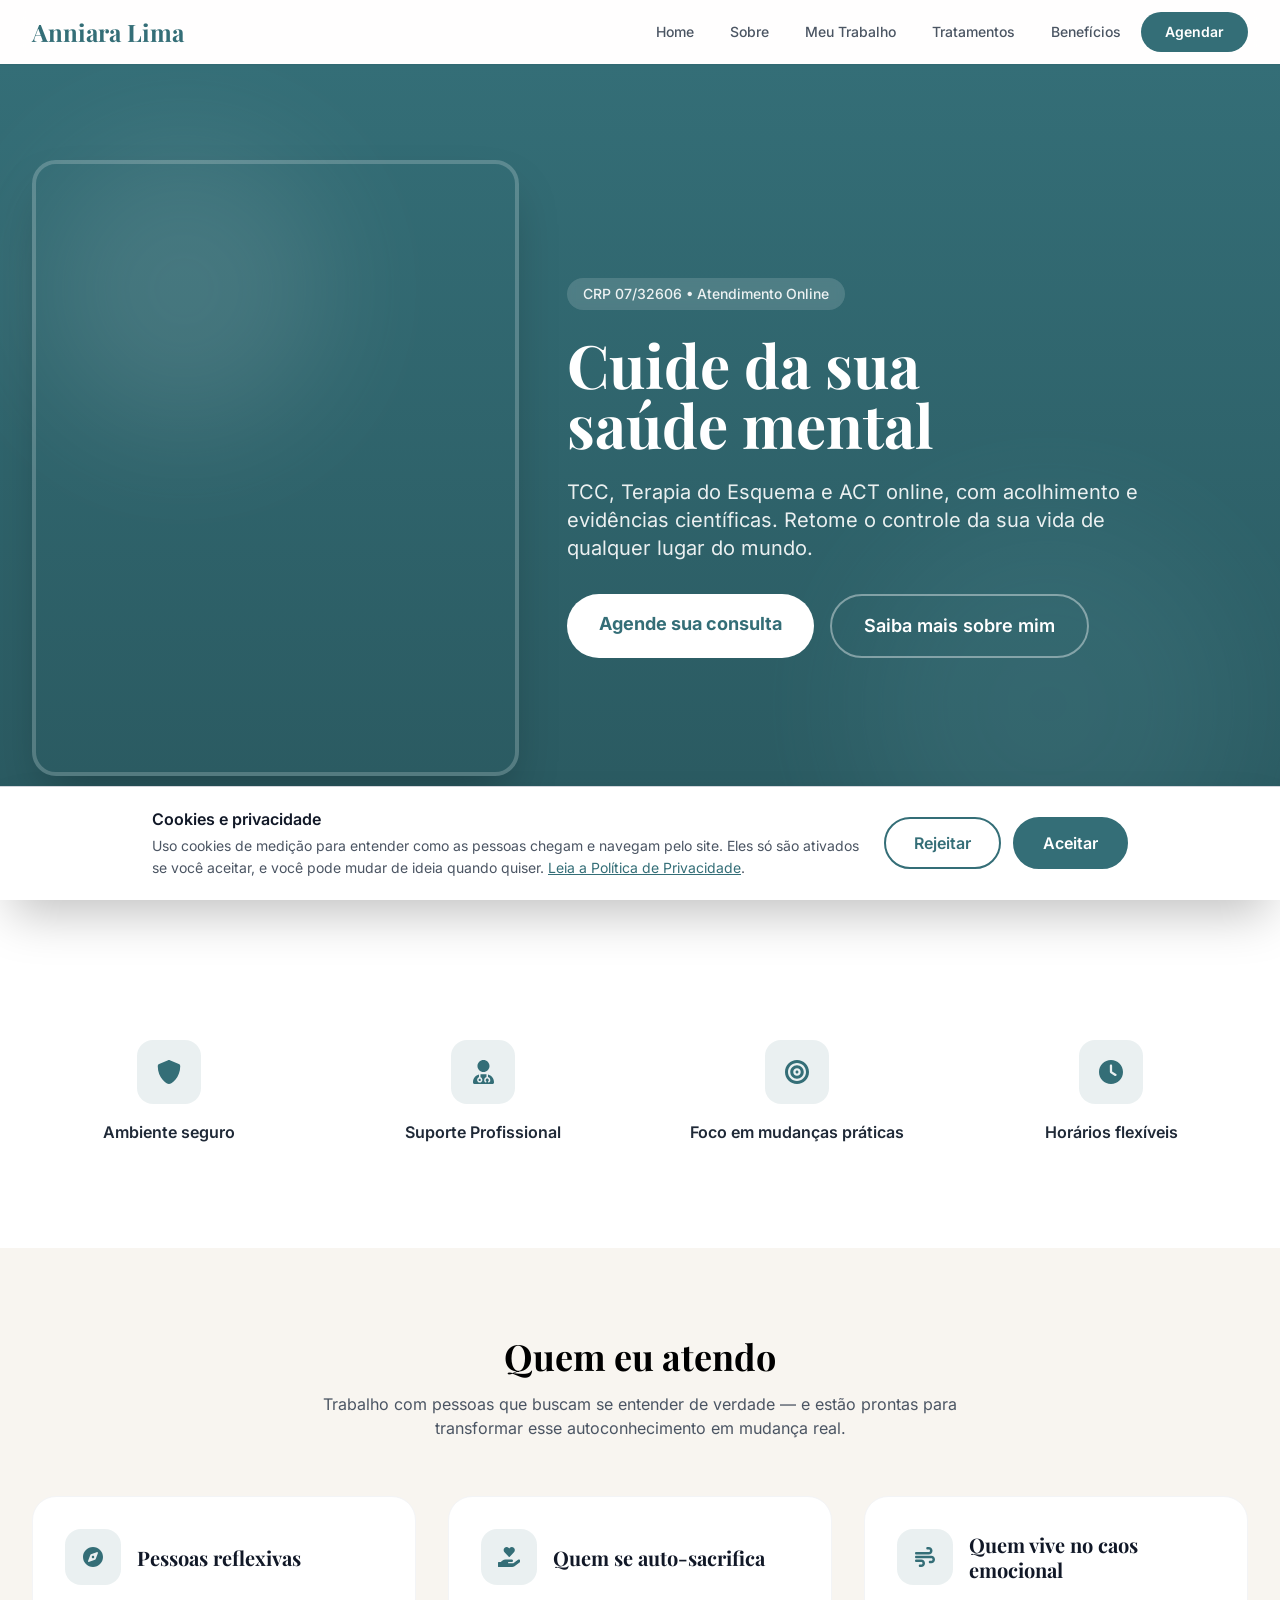
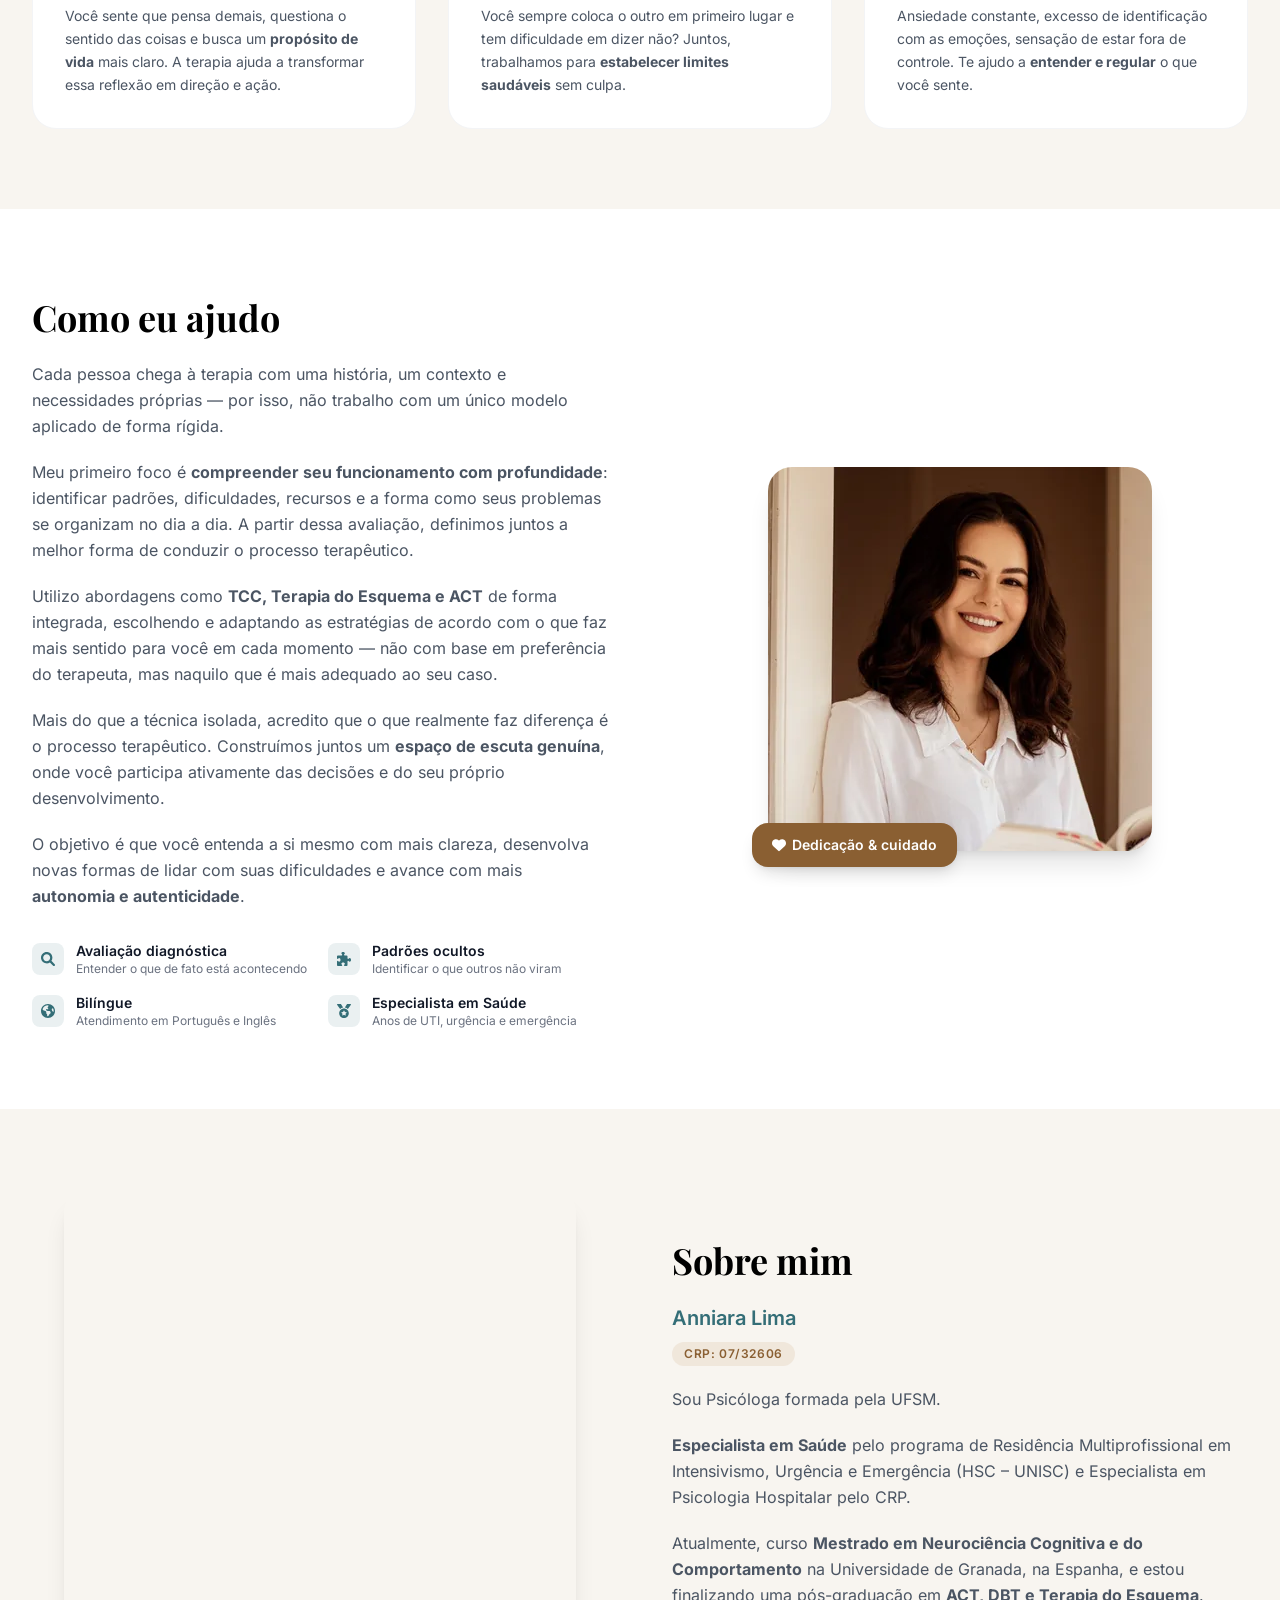
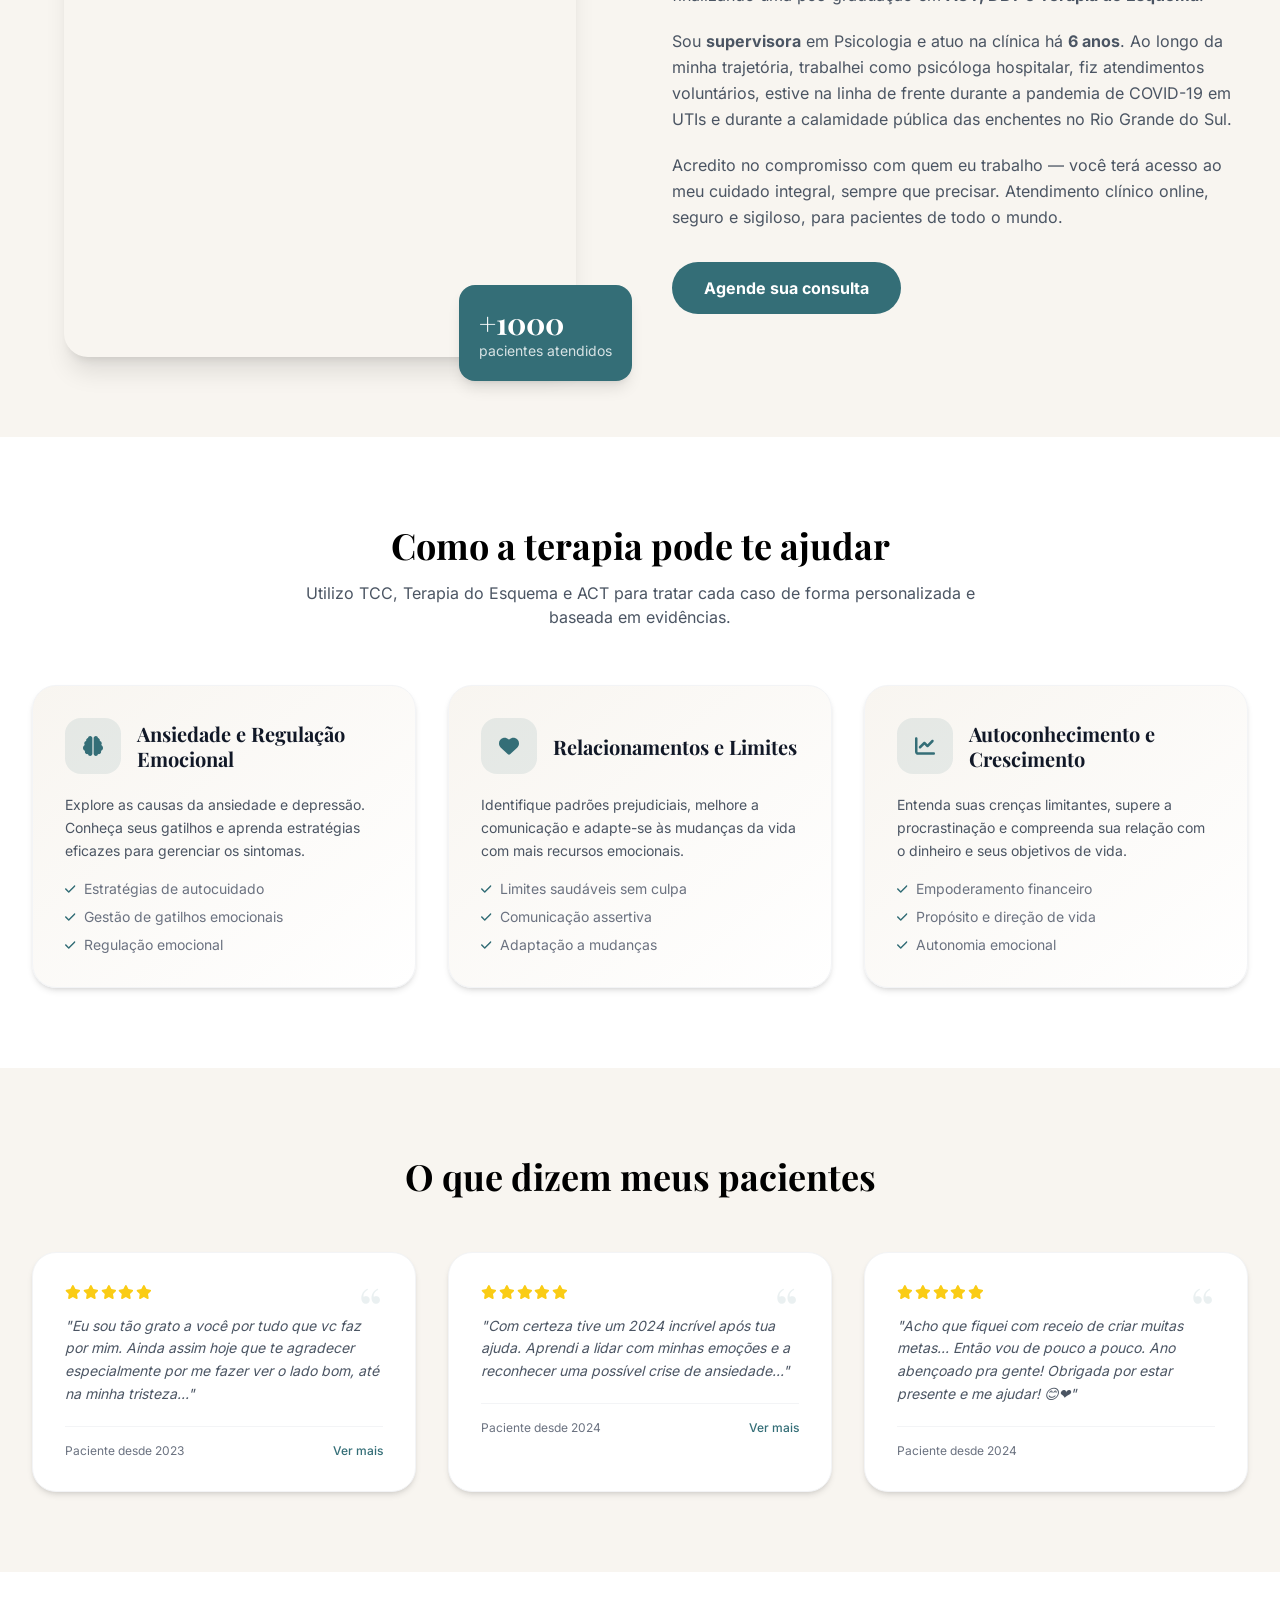
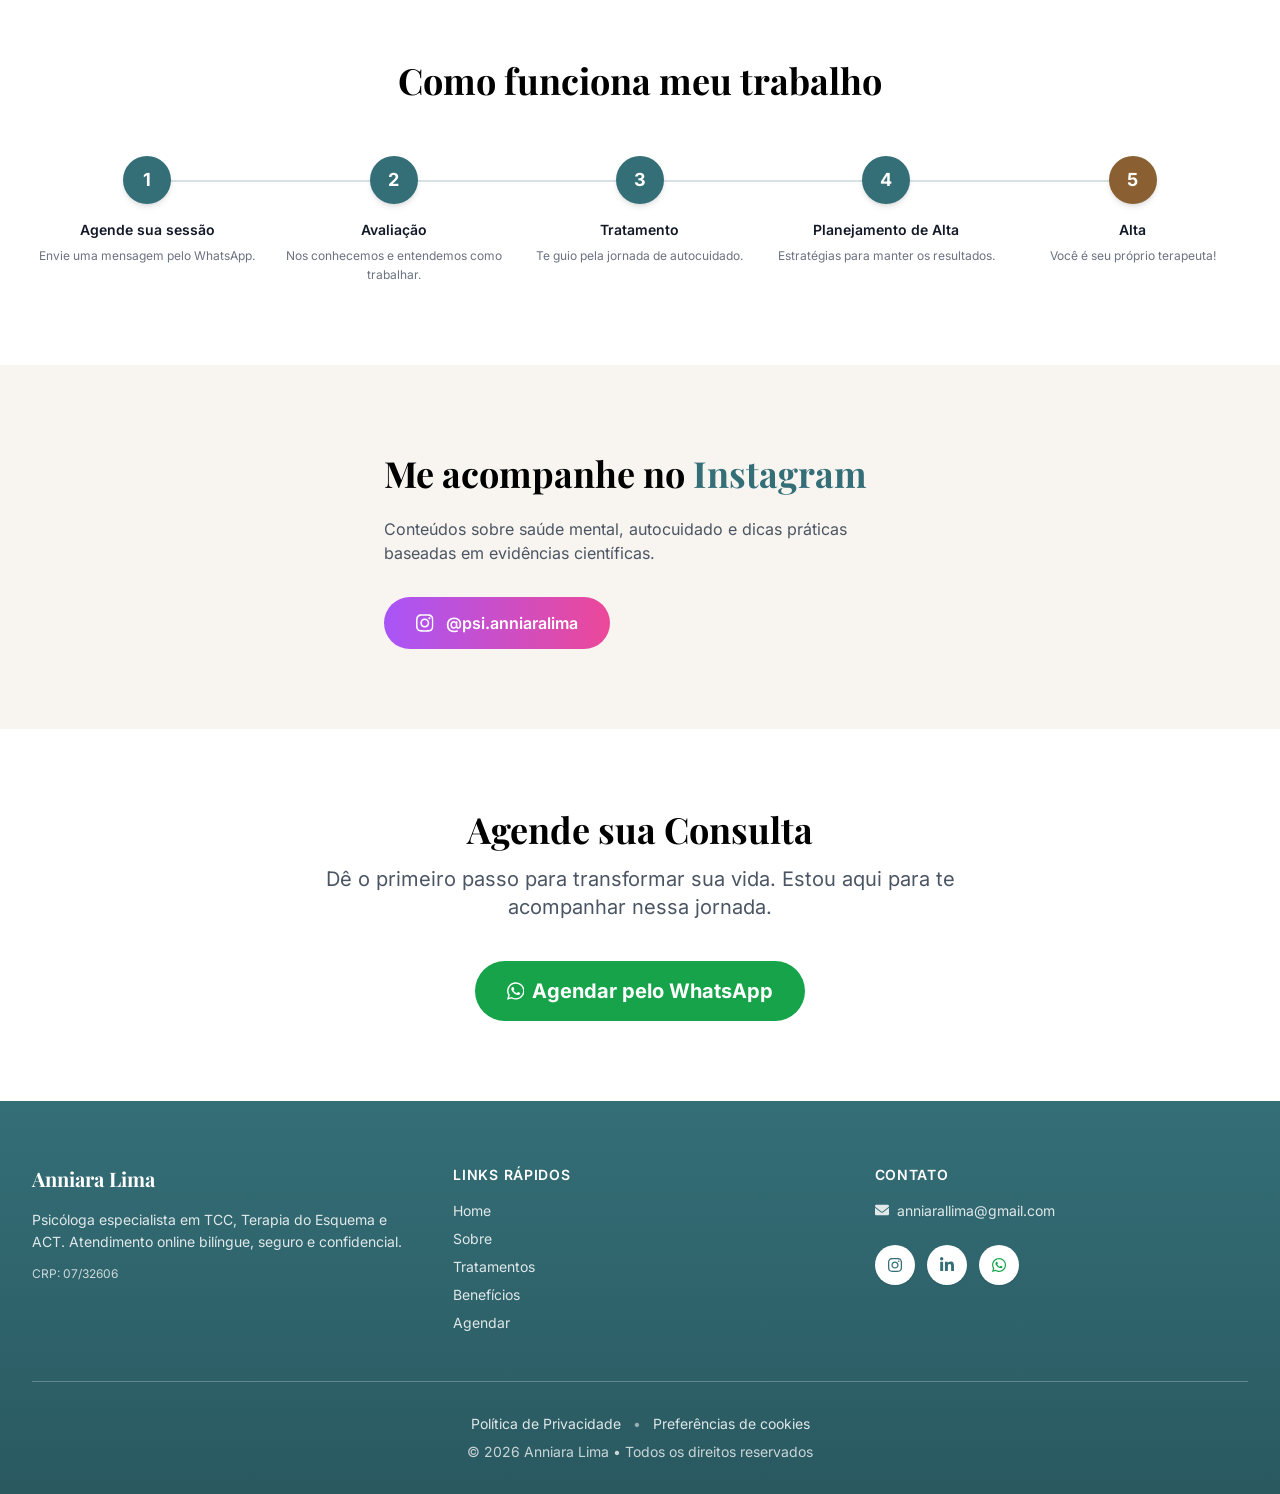
==== commit 21c3a69d: "fix: page_view perdido na visita em que o consentimento é dado A tag do GA4 fica no acionador "Initi" ====
--- a/index.html
+++ b/index.html
@@ -920,6 +920,14 @@
                         ad_personalization: 'granted',
                         analytics_storage: 'granted'
                     });
+                    // A tag do GA4 está em "Initialization - All Pages", que já
+                    // passou e foi bloqueada pelo consentimento negado. O GTM não
+                    // re-dispara acionador de inicialização quando o consentimento
+                    // muda, então sem este empurrão a visita em que a pessoa
+                    // aceitou ficaria sem page_view — e num site de página única
+                    // não existe navegação seguinte para corrigir isso.
+                    // No GTM, adicionar este evento como acionador extra da tag do GA4.
+                    dataLayer.push({ event: 'consentimento_aceito' });
                 }
                 banner.classList.add('hidden');
             }
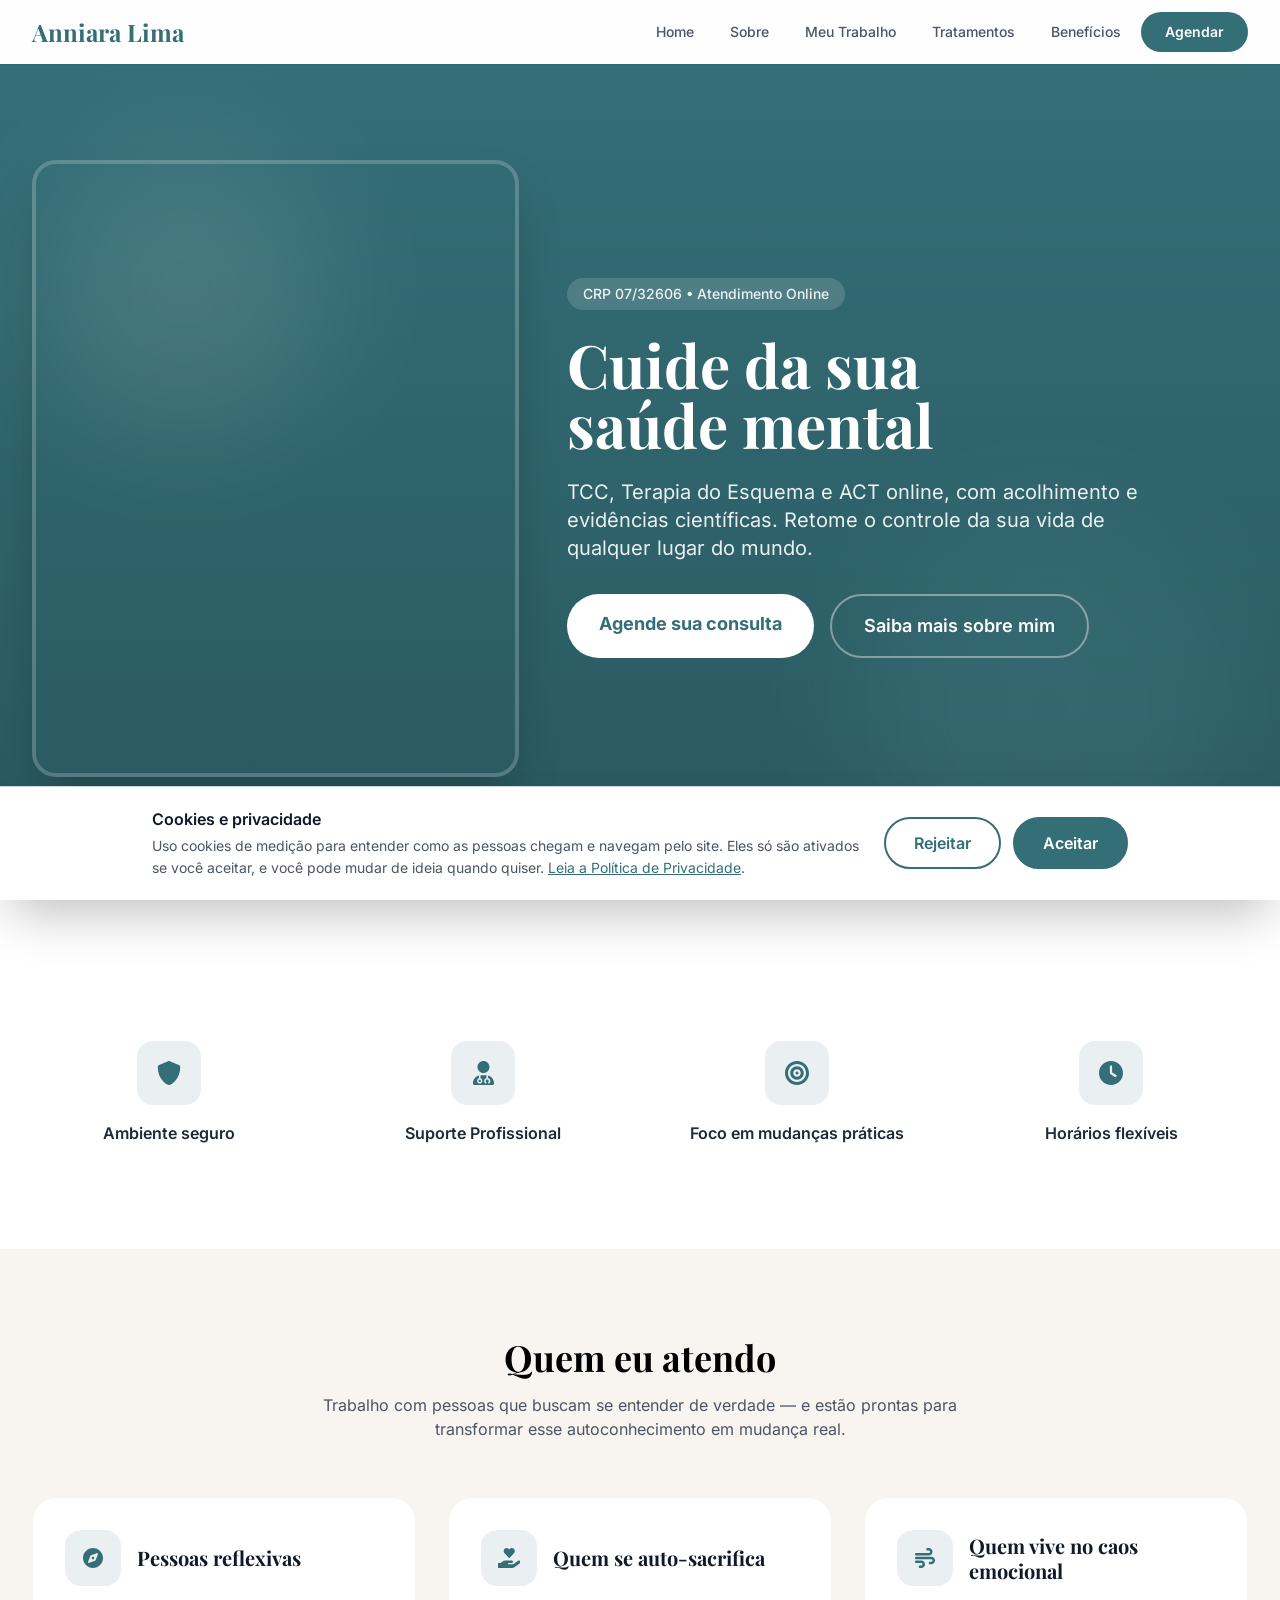
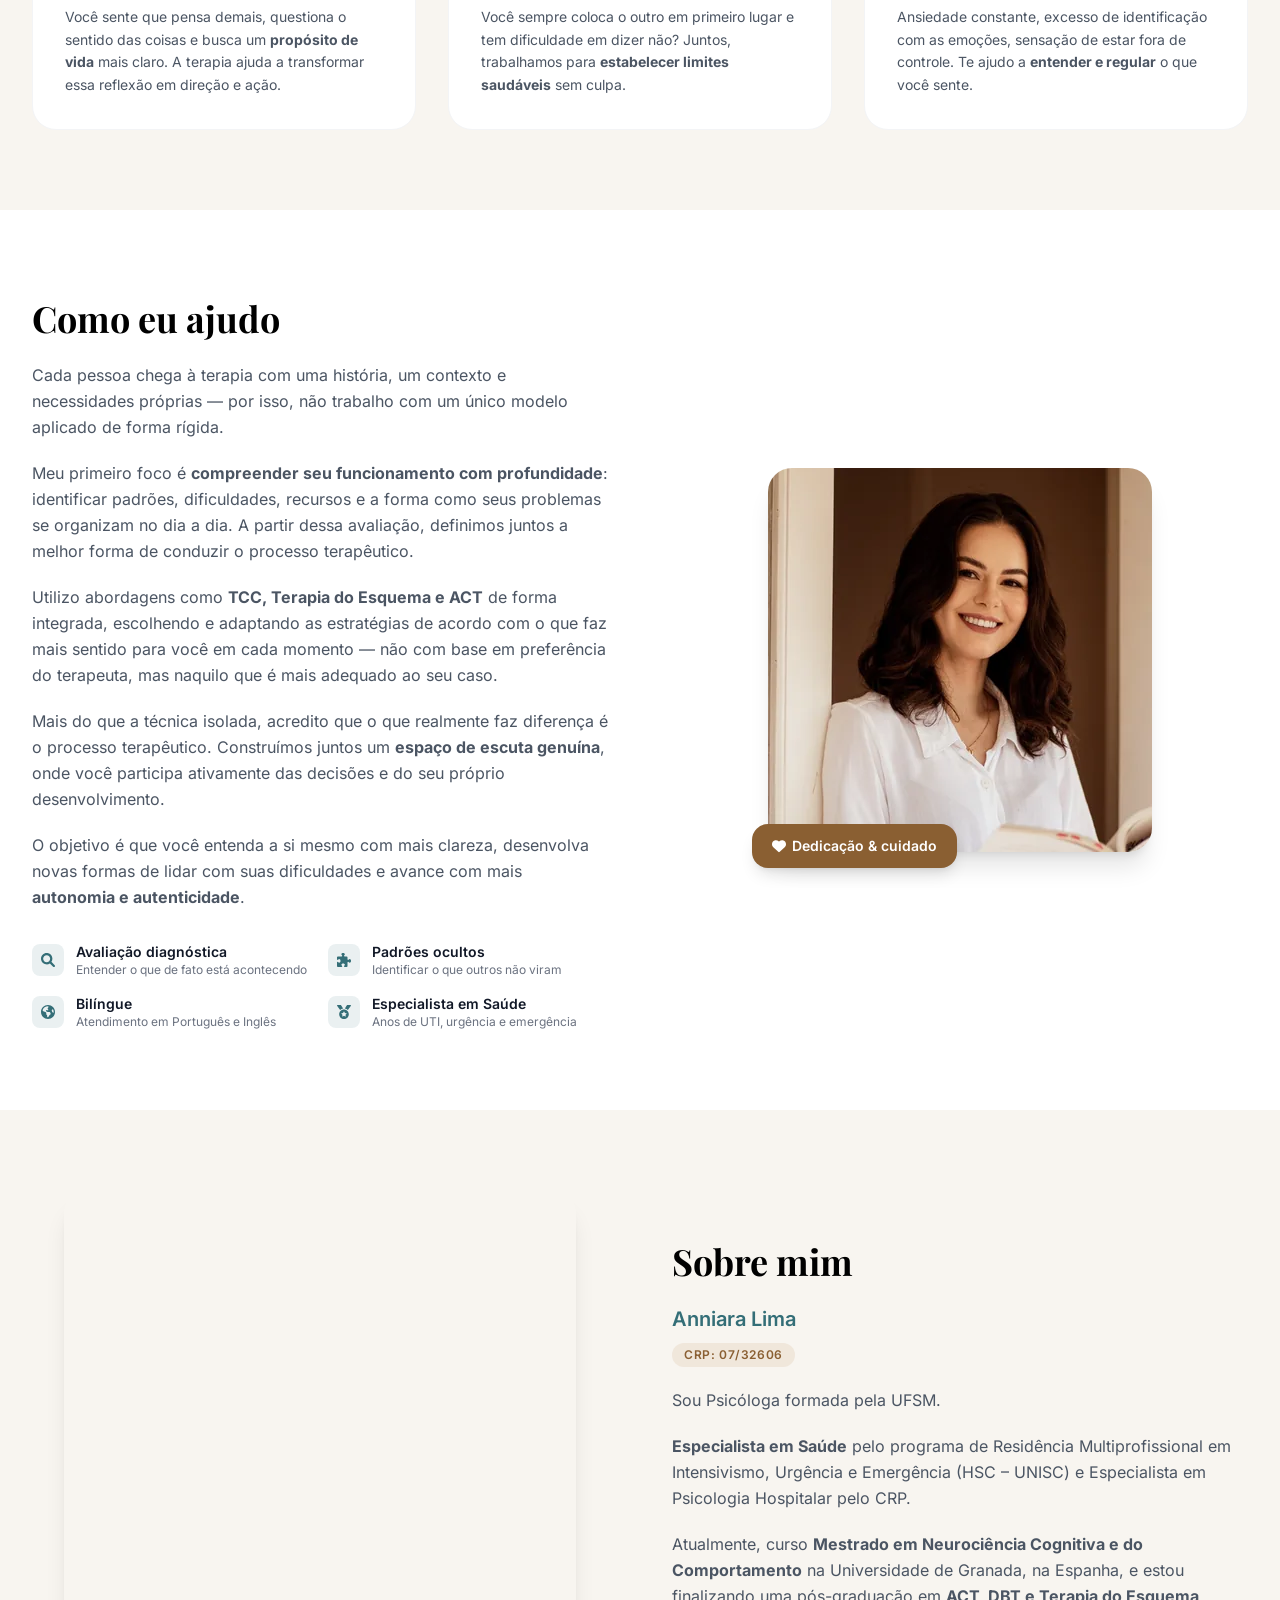
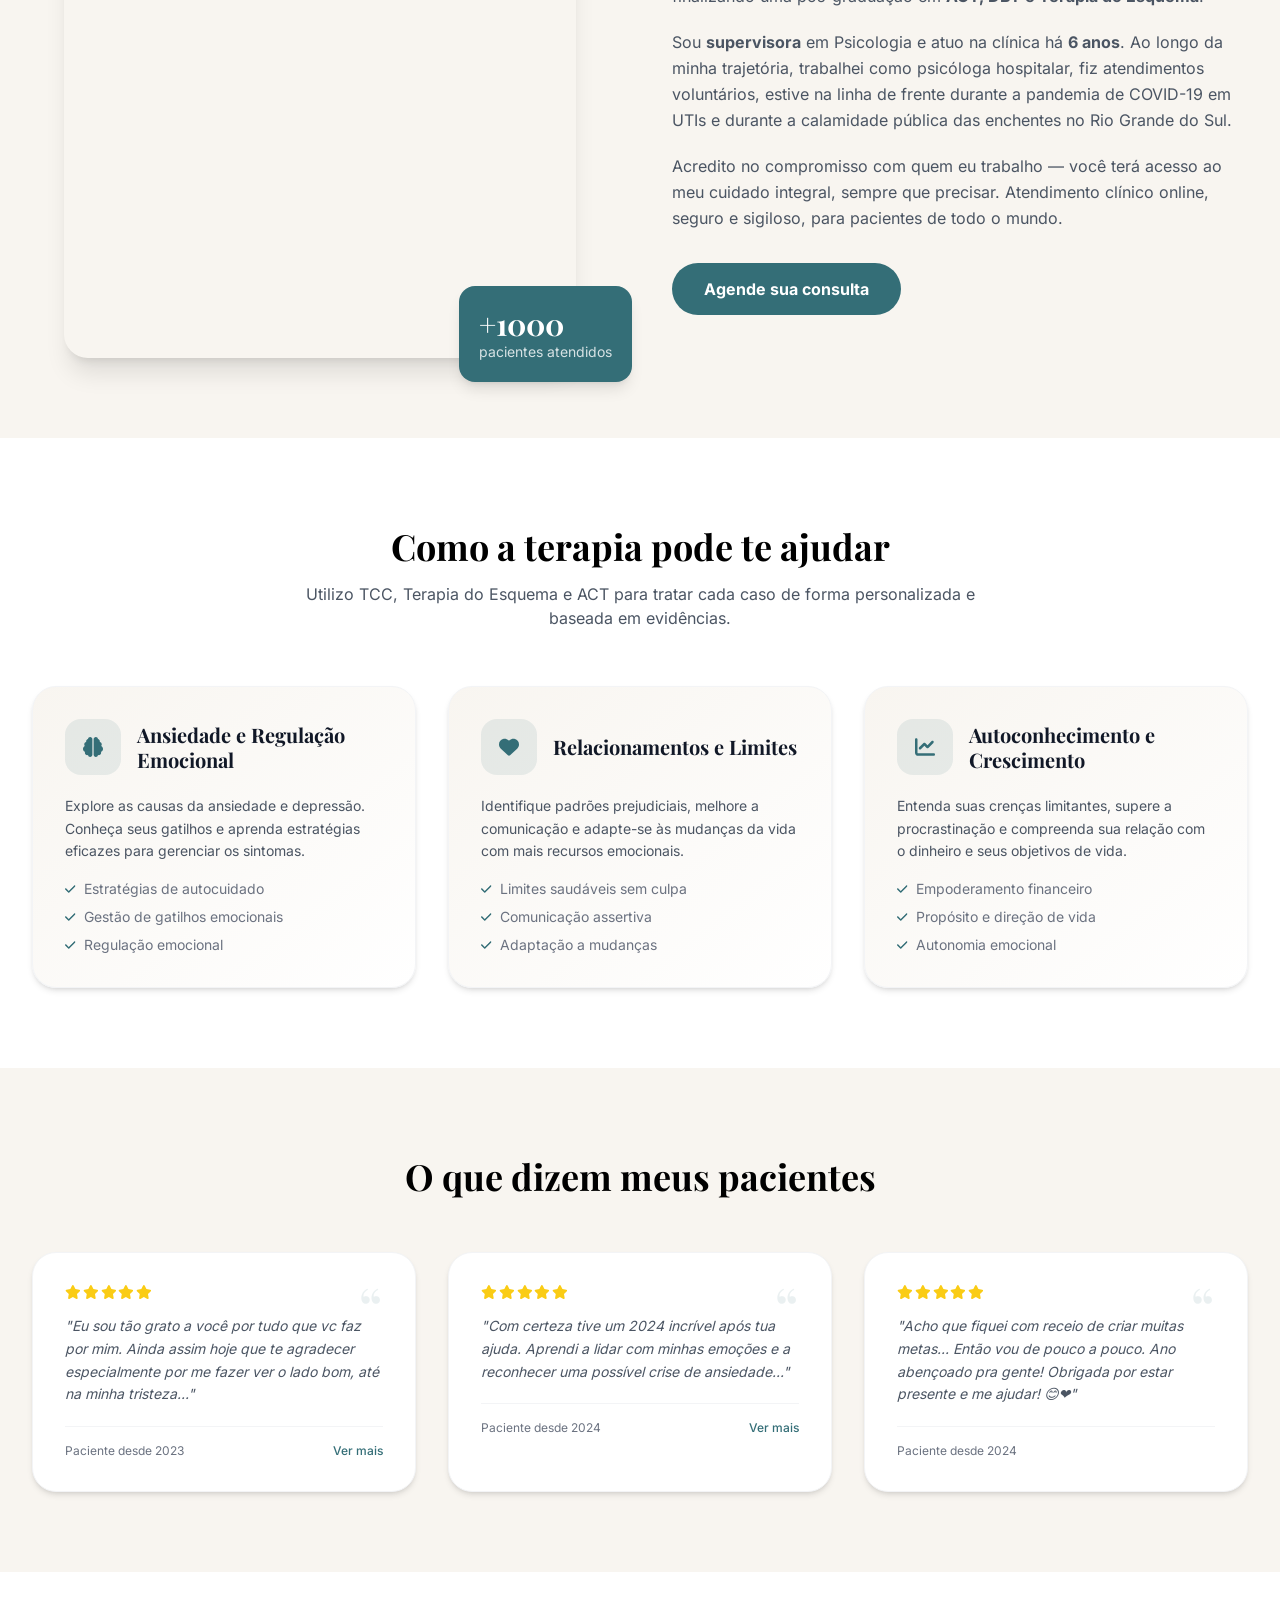
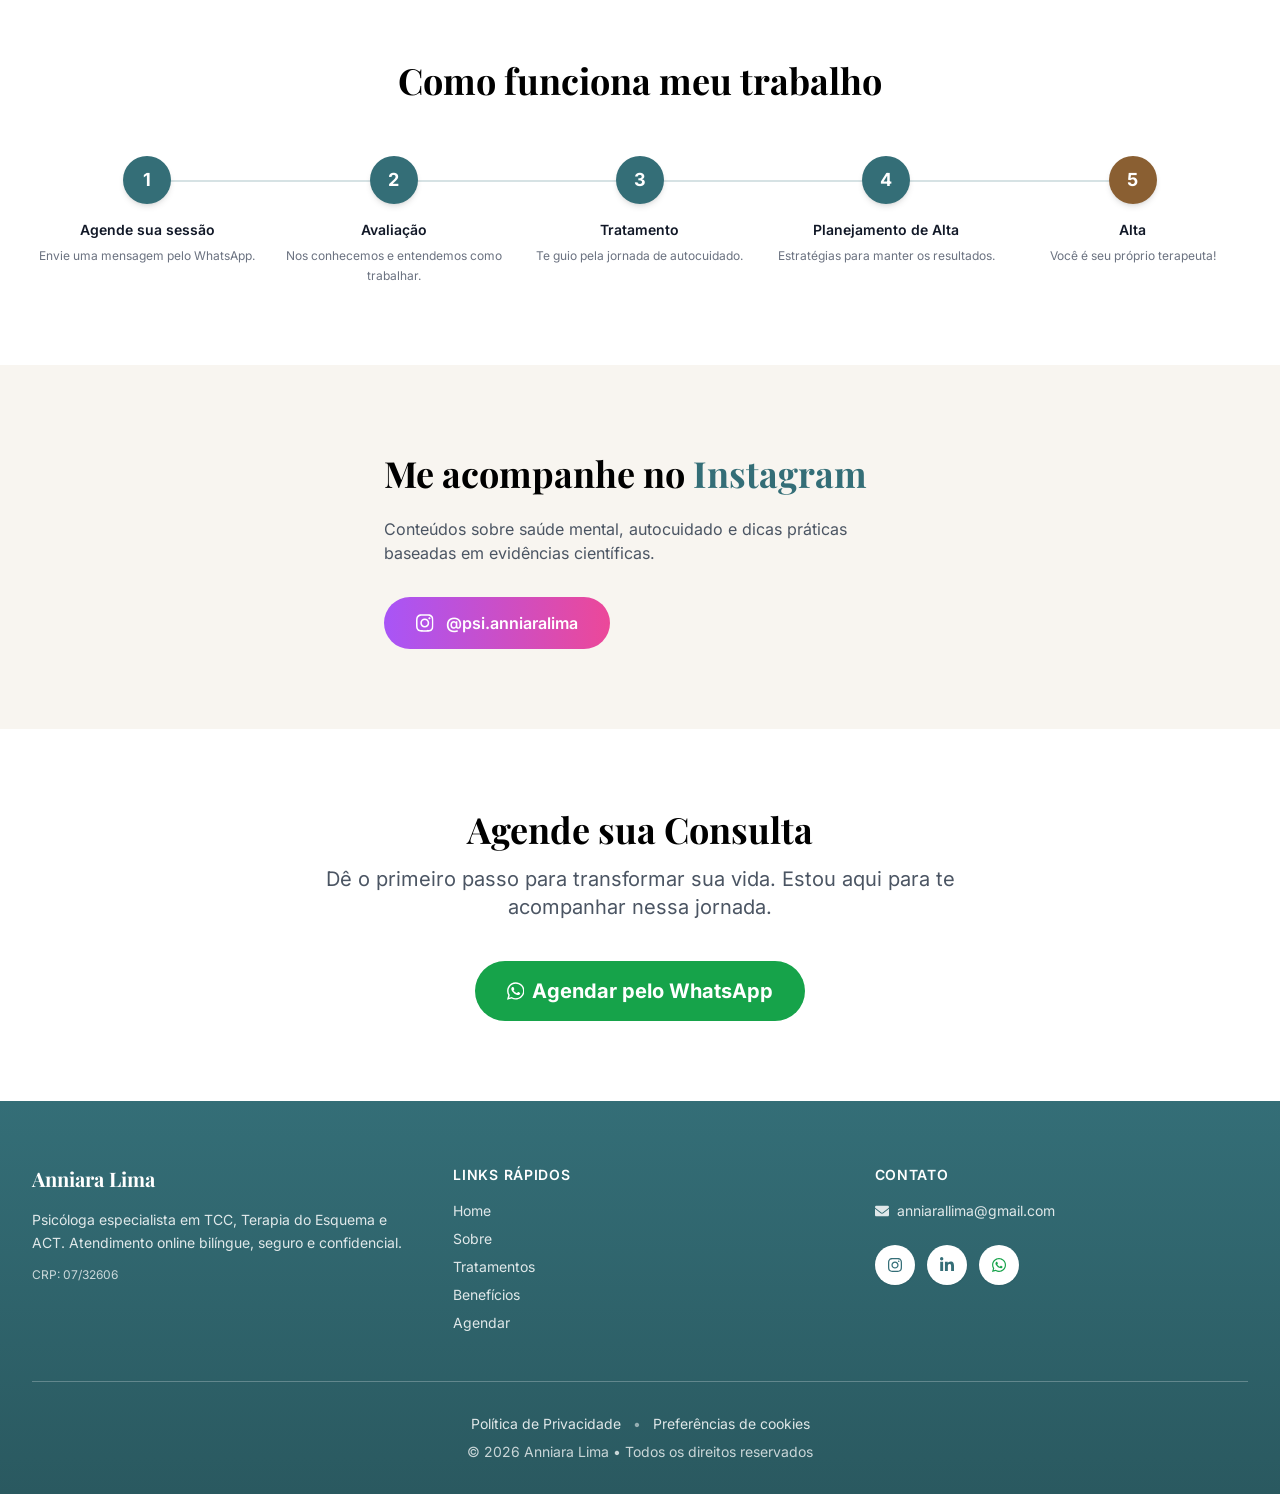
==== commit 4508c88b: "feat: reescrever o JSON-LD como grafo de entidades (TODO 2.2) O bloco anterior era um MedicalBusines" ====
--- a/index.html
+++ b/index.html
@@ -67,27 +67,248 @@
     <script type="application/ld+json">
     {
       "@context": "https://schema.org",
-      "@type": "MedicalBusiness",
-      "name": "Anniara Lima - Psicóloga",
-      "description": "Psicóloga especialista em TCC, Terapia do Esquema e ACT. Atendimento online bilíngue para adultos.",
-      "url": "https://anniaralima.com",
-      "telephone": "+34678217421",
-      "email": "anniarallima@gmail.com",
-      "address": {
-        "@type": "PostalAddress",
-        "addressCountry": "BR"
-      },
-      "medicalSpecialty": "Psicologia",
-      "availableService": [
-        {"@type": "MedicalTherapy", "name": "Terapia Cognitivo-Comportamental"},
-        {"@type": "MedicalTherapy", "name": "Terapia do Esquema"},
-        {"@type": "MedicalTherapy", "name": "Terapia de Aceitação e Compromisso (ACT)"}
-      ],
-      "sameAs": [
-        "https://instagram.com/psi.anniaralima",
-        "https://www.linkedin.com/in/anniara-lima"
-      ],
-      "image": "https://anniaralima.com/images/opt/hero-1200.webp"
+      "@graph": [
+        {
+          "@type": "WebSite",
+          "@id": "https://anniaralima.com/#website",
+          "url": "https://anniaralima.com/",
+          "name": "Anniara Lima — Psicóloga",
+          "inLanguage": "pt-BR",
+          "publisher": {
+            "@id": "https://anniaralima.com/#pratica"
+          }
+        },
+        {
+          "@type": "WebPage",
+          "@id": "https://anniaralima.com/#webpage",
+          "url": "https://anniaralima.com/",
+          "name": "Anniara Lima - Psicóloga | Terapia Cognitivo-Comportamental",
+          "description": "Psicóloga brasileira (CRP 07/32606) com atendimento online em TCC, Terapia do Esquema e ACT. Sessões em português e inglês.",
+          "inLanguage": "pt-BR",
+          "isPartOf": {
+            "@id": "https://anniaralima.com/#website"
+          },
+          "about": {
+            "@id": "https://anniaralima.com/#anniara"
+          },
+          "primaryImageOfPage": {
+            "@type": "ImageObject",
+            "url": "https://anniaralima.com/images/opt/hero-1200.webp"
+          }
+        },
+        {
+          "@type": "Person",
+          "@id": "https://anniaralima.com/#anniara",
+          "name": "Anniara Lucia Dornelles de Lima",
+          "alternateName": "Anniara Lima",
+          "givenName": "Anniara",
+          "familyName": "Dornelles de Lima",
+          "jobTitle": "Psicóloga",
+          "description": "Psicóloga brasileira registrada no CRP 07/32606, com atendimento clínico online em português e inglês. Trabalha com Terapia Cognitivo-Comportamental, Terapia do Esquema e Terapia de Aceitação e Compromisso.",
+          "url": "https://anniaralima.com/",
+          "image": "https://anniaralima.com/images/opt/hero-1200.webp",
+          "email": "anniarallima@gmail.com",
+          "nationality": {
+            "@type": "Country",
+            "name": "Brasil"
+          },
+          "knowsLanguage": [
+            {
+              "@type": "Language",
+              "name": "Português"
+            },
+            {
+              "@type": "Language",
+              "name": "Inglês"
+            }
+          ],
+          "knowsAbout": [
+            "Terapia Cognitivo-Comportamental",
+            "Terapia do Esquema",
+            "Terapia de Aceitação e Compromisso",
+            "Psicologia Hospitalar",
+            "Ansiedade",
+            "Regulação emocional",
+            "Psicopatologia"
+          ],
+          "identifier": {
+            "@type": "PropertyValue",
+            "propertyID": "CRP",
+            "name": "Registro no Conselho Regional de Psicologia",
+            "value": "07/32606"
+          },
+          "memberOf": {
+            "@type": "Organization",
+            "name": "Conselho Regional de Psicologia do Rio Grande do Sul (CRP-07)"
+          },
+          "hasCredential": [
+            {
+              "@type": "EducationalOccupationalCredential",
+              "name": "Bacharelado em Psicologia",
+              "credentialCategory": "Graduação",
+              "recognizedBy": {
+                "@type": "CollegeOrUniversity",
+                "name": "Universidade Federal de Santa Maria (UFSM)"
+              }
+            },
+            {
+              "@type": "EducationalOccupationalCredential",
+              "name": "Residência Multiprofissional em Intensivismo, Urgência e Emergência",
+              "credentialCategory": "Residência",
+              "recognizedBy": {
+                "@type": "CollegeOrUniversity",
+                "name": "Universidade de Santa Cruz do Sul (UNISC)"
+              }
+            },
+            {
+              "@type": "EducationalOccupationalCredential",
+              "name": "Especialista em Psicologia Hospitalar",
+              "credentialCategory": "Título de especialista",
+              "recognizedBy": {
+                "@type": "Organization",
+                "name": "Conselho Federal de Psicologia (CFP)",
+                "url": "https://site.cfp.org.br/"
+              }
+            }
+          ],
+          "alumniOf": [
+            {
+              "@type": "CollegeOrUniversity",
+              "name": "Universidade Federal de Santa Maria (UFSM)"
+            },
+            {
+              "@type": "CollegeOrUniversity",
+              "name": "Universidade de Santa Cruz do Sul (UNISC)"
+            },
+            {
+              "@type": "CollegeOrUniversity",
+              "name": "Universidad de Granada"
+            }
+          ],
+          "worksFor": {
+            "@id": "https://anniaralima.com/#pratica"
+          },
+          "sameAs": [
+            "https://instagram.com/psi.anniaralima",
+            "https://www.linkedin.com/in/anniara-lima"
+          ]
+        },
+        {
+          "@type": "MedicalOrganization",
+          "@id": "https://anniaralima.com/#pratica",
+          "name": "Anniara Lima — Psicologia Clínica Online",
+          "description": "Atendimento psicológico clínico online, em português e inglês, para adultos em qualquer lugar do mundo.",
+          "url": "https://anniaralima.com/",
+          "email": "anniarallima@gmail.com",
+          "telephone": "+34678217421",
+          "image": "https://anniaralima.com/images/opt/hero-1200.webp",
+          "founder": {
+            "@id": "https://anniaralima.com/#anniara"
+          },
+          "employee": {
+            "@id": "https://anniaralima.com/#anniara"
+          },
+          "knowsLanguage": [
+            {
+              "@type": "Language",
+              "name": "Português"
+            },
+            {
+              "@type": "Language",
+              "name": "Inglês"
+            }
+          ],
+          "areaServed": {
+            "@type": "Country",
+            "name": "Brasil"
+          },
+          "sameAs": [
+            "https://instagram.com/psi.anniaralima",
+            "https://www.linkedin.com/in/anniara-lima"
+          ]
+        },
+        {
+          "@type": "Service",
+          "@id": "https://anniaralima.com/#servico-tcc",
+          "name": "Terapia Cognitivo-Comportamental online",
+          "serviceType": "Terapia Cognitivo-Comportamental",
+          "provider": {
+            "@id": "https://anniaralima.com/#pratica"
+          },
+          "areaServed": {
+            "@type": "Country",
+            "name": "Brasil"
+          },
+          "availableChannel": {
+            "@type": "ServiceChannel",
+            "serviceUrl": "https://anniaralima.com/#agendar",
+            "availableLanguage": [
+              {
+                "@type": "Language",
+                "name": "Português"
+              },
+              {
+                "@type": "Language",
+                "name": "Inglês"
+              }
+            ]
+          }
+        },
+        {
+          "@type": "Service",
+          "@id": "https://anniaralima.com/#servico-esquema",
+          "name": "Terapia do Esquema online",
+          "serviceType": "Terapia do Esquema",
+          "provider": {
+            "@id": "https://anniaralima.com/#pratica"
+          },
+          "areaServed": {
+            "@type": "Country",
+            "name": "Brasil"
+          },
+          "availableChannel": {
+            "@type": "ServiceChannel",
+            "serviceUrl": "https://anniaralima.com/#agendar",
+            "availableLanguage": [
+              {
+                "@type": "Language",
+                "name": "Português"
+              },
+              {
+                "@type": "Language",
+                "name": "Inglês"
+              }
+            ]
+          }
+        },
+        {
+          "@type": "Service",
+          "@id": "https://anniaralima.com/#servico-act",
+          "name": "Terapia de Aceitação e Compromisso online",
+          "serviceType": "Terapia de Aceitação e Compromisso",
+          "provider": {
+            "@id": "https://anniaralima.com/#pratica"
+          },
+          "areaServed": {
+            "@type": "Country",
+            "name": "Brasil"
+          },
+          "availableChannel": {
+            "@type": "ServiceChannel",
+            "serviceUrl": "https://anniaralima.com/#agendar",
+            "availableLanguage": [
+              {
+                "@type": "Language",
+                "name": "Português"
+              },
+              {
+                "@type": "Language",
+                "name": "Inglês"
+              }
+            ]
+          }
+        }
+      ]
     }
     </script>
     <link rel="preload" href="static/fonts/inter-latin.woff2" as="font" type="font/woff2" crossorigin>
